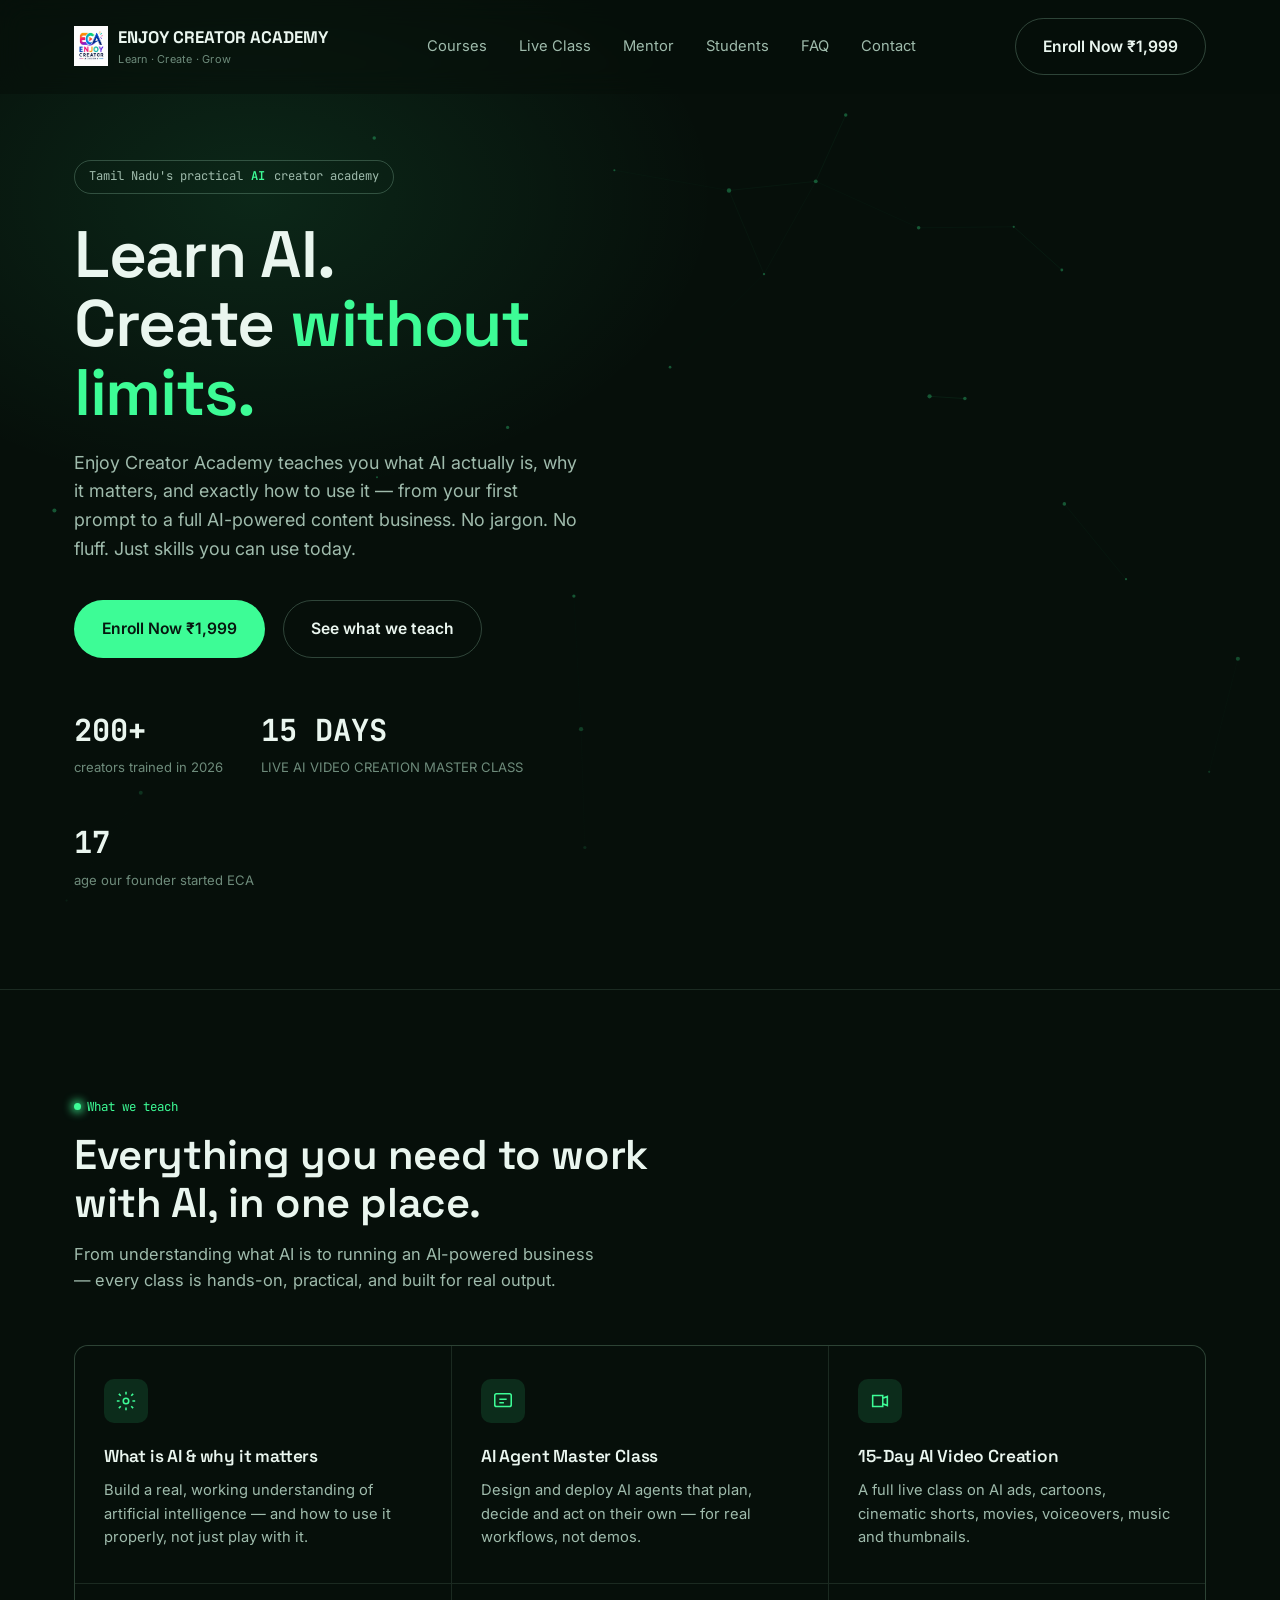
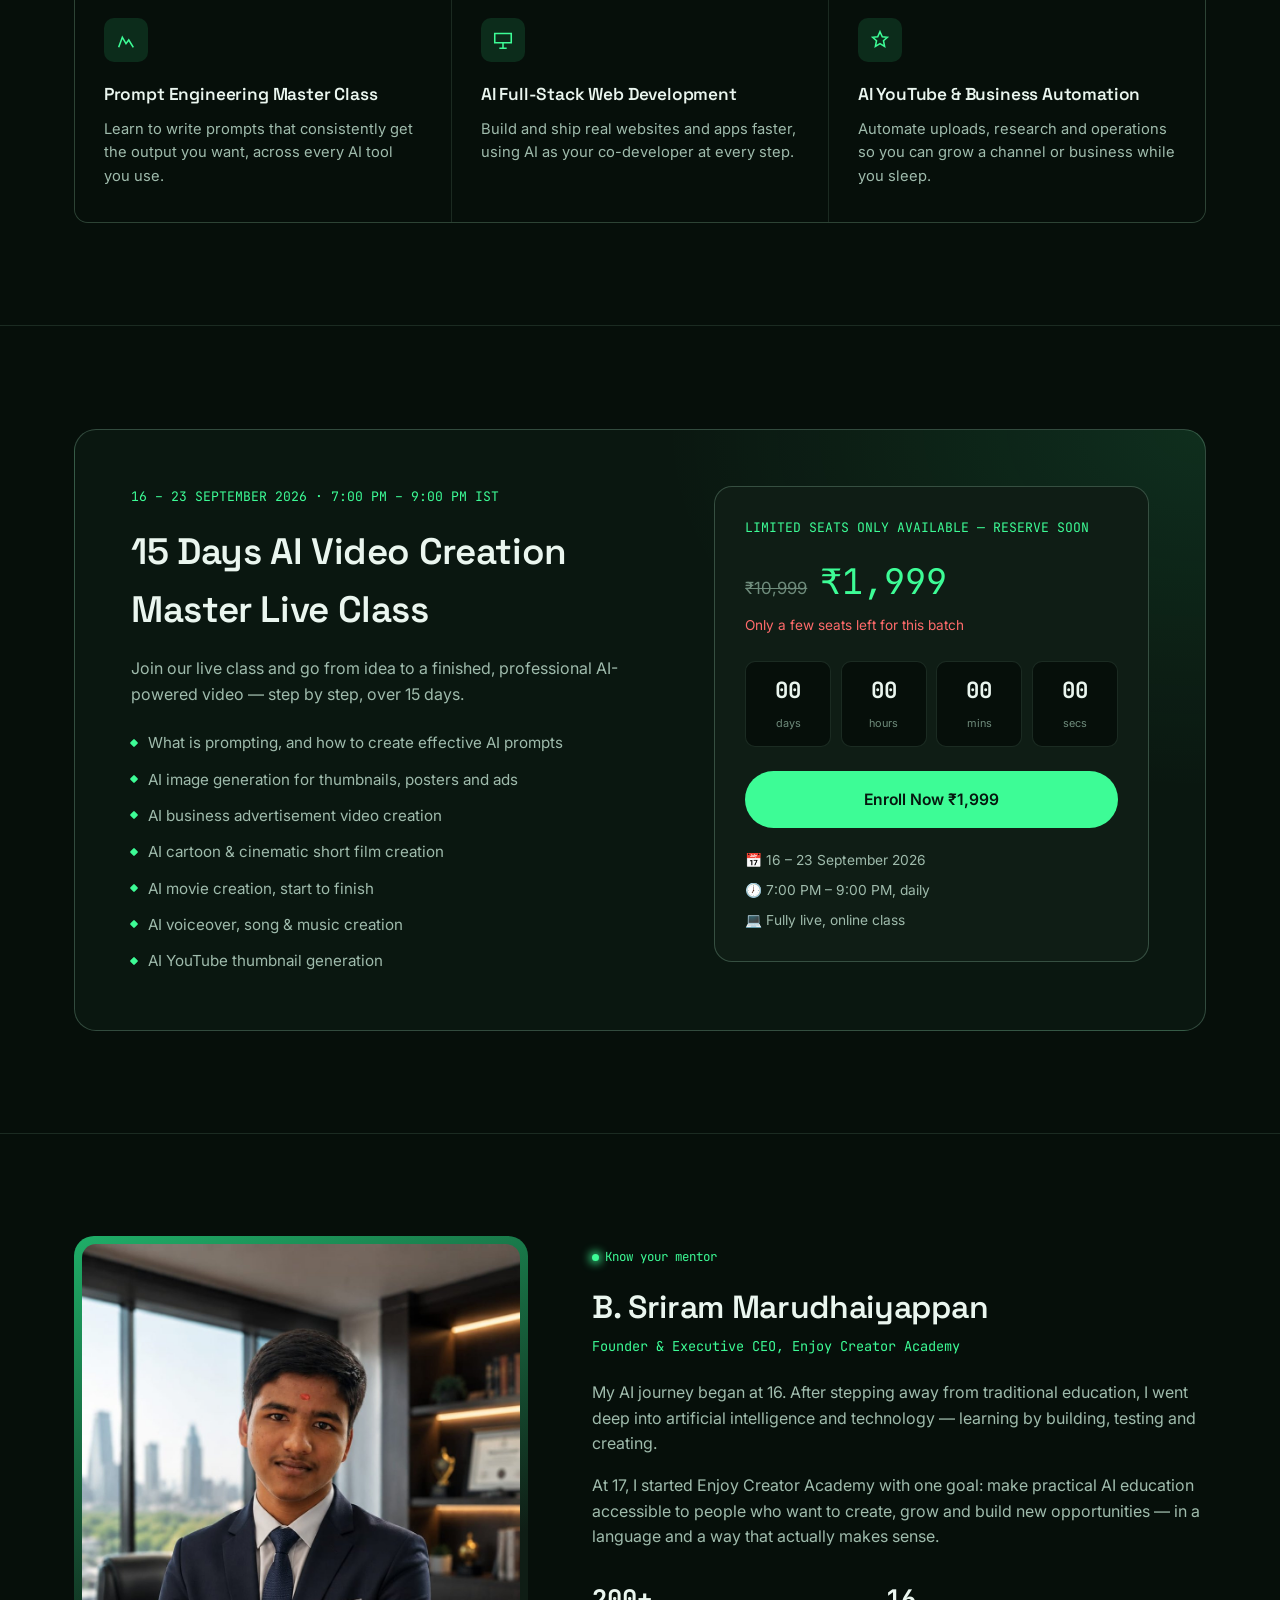
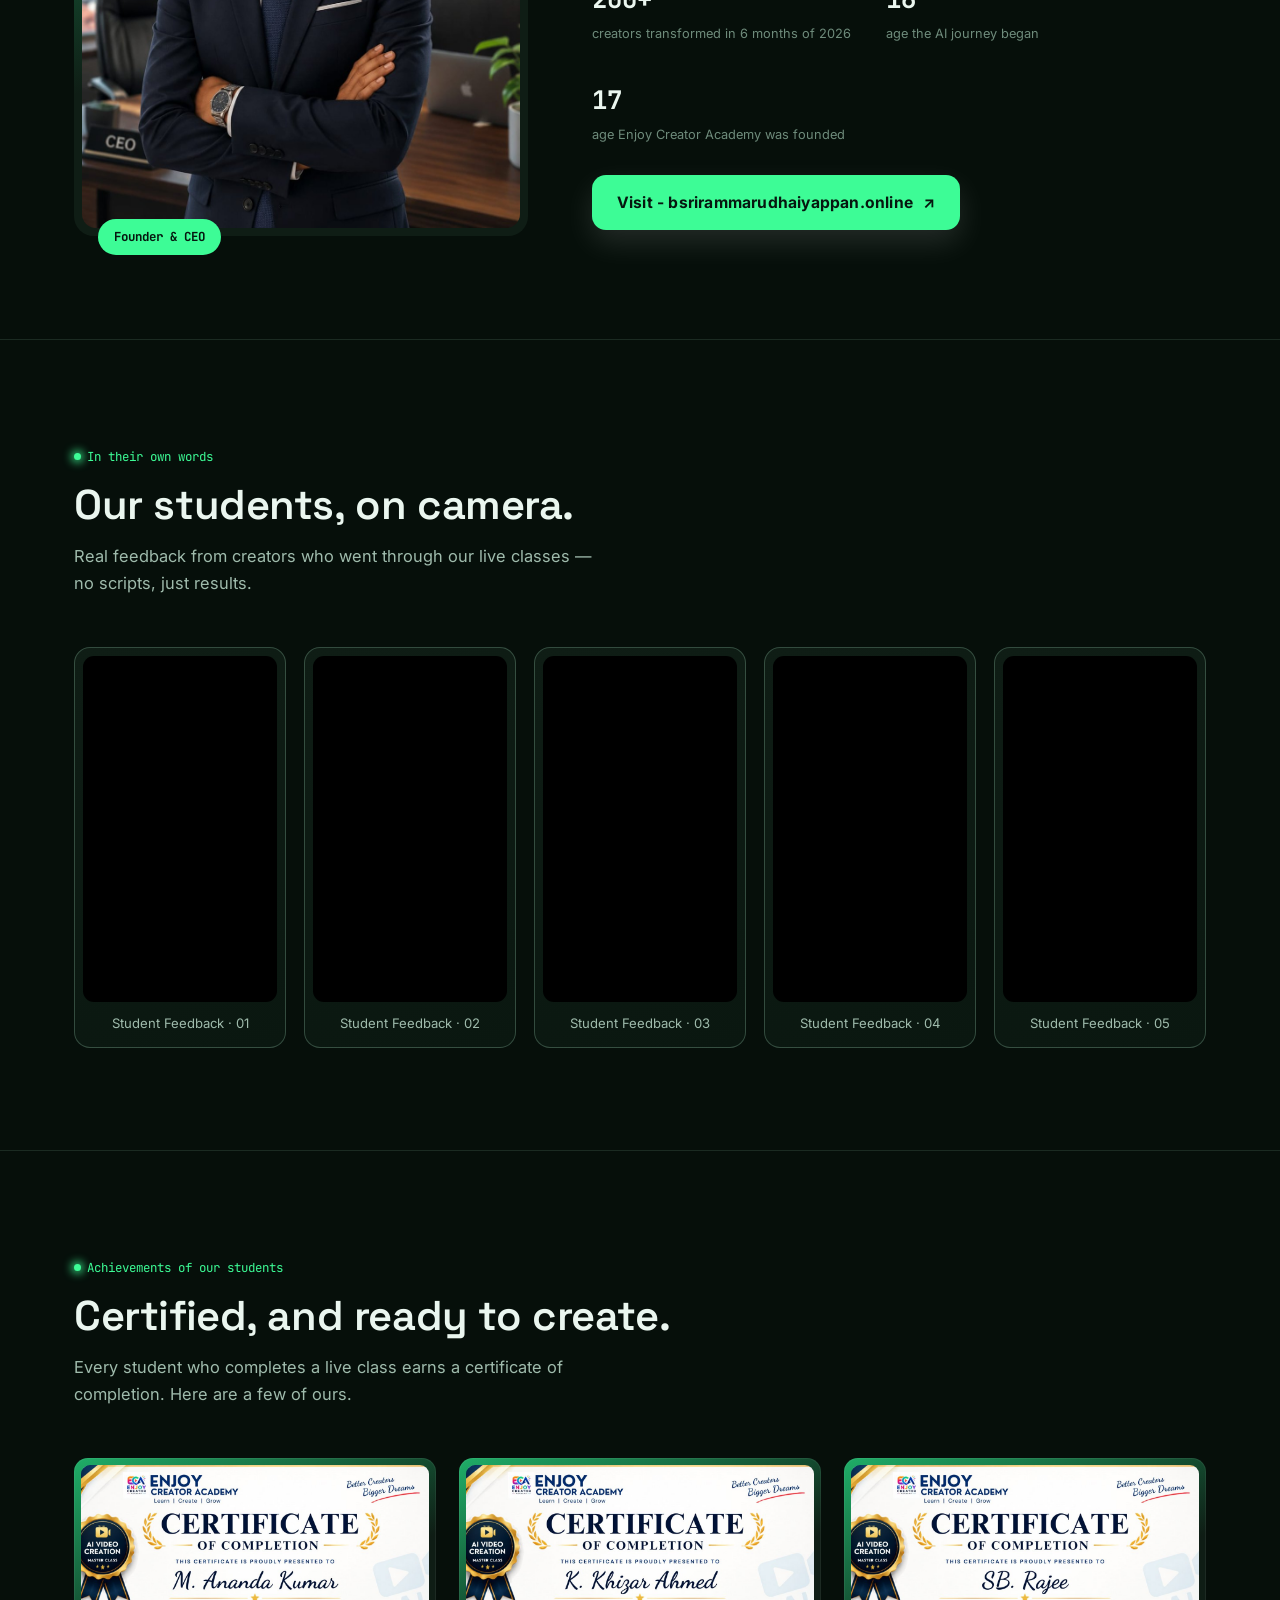
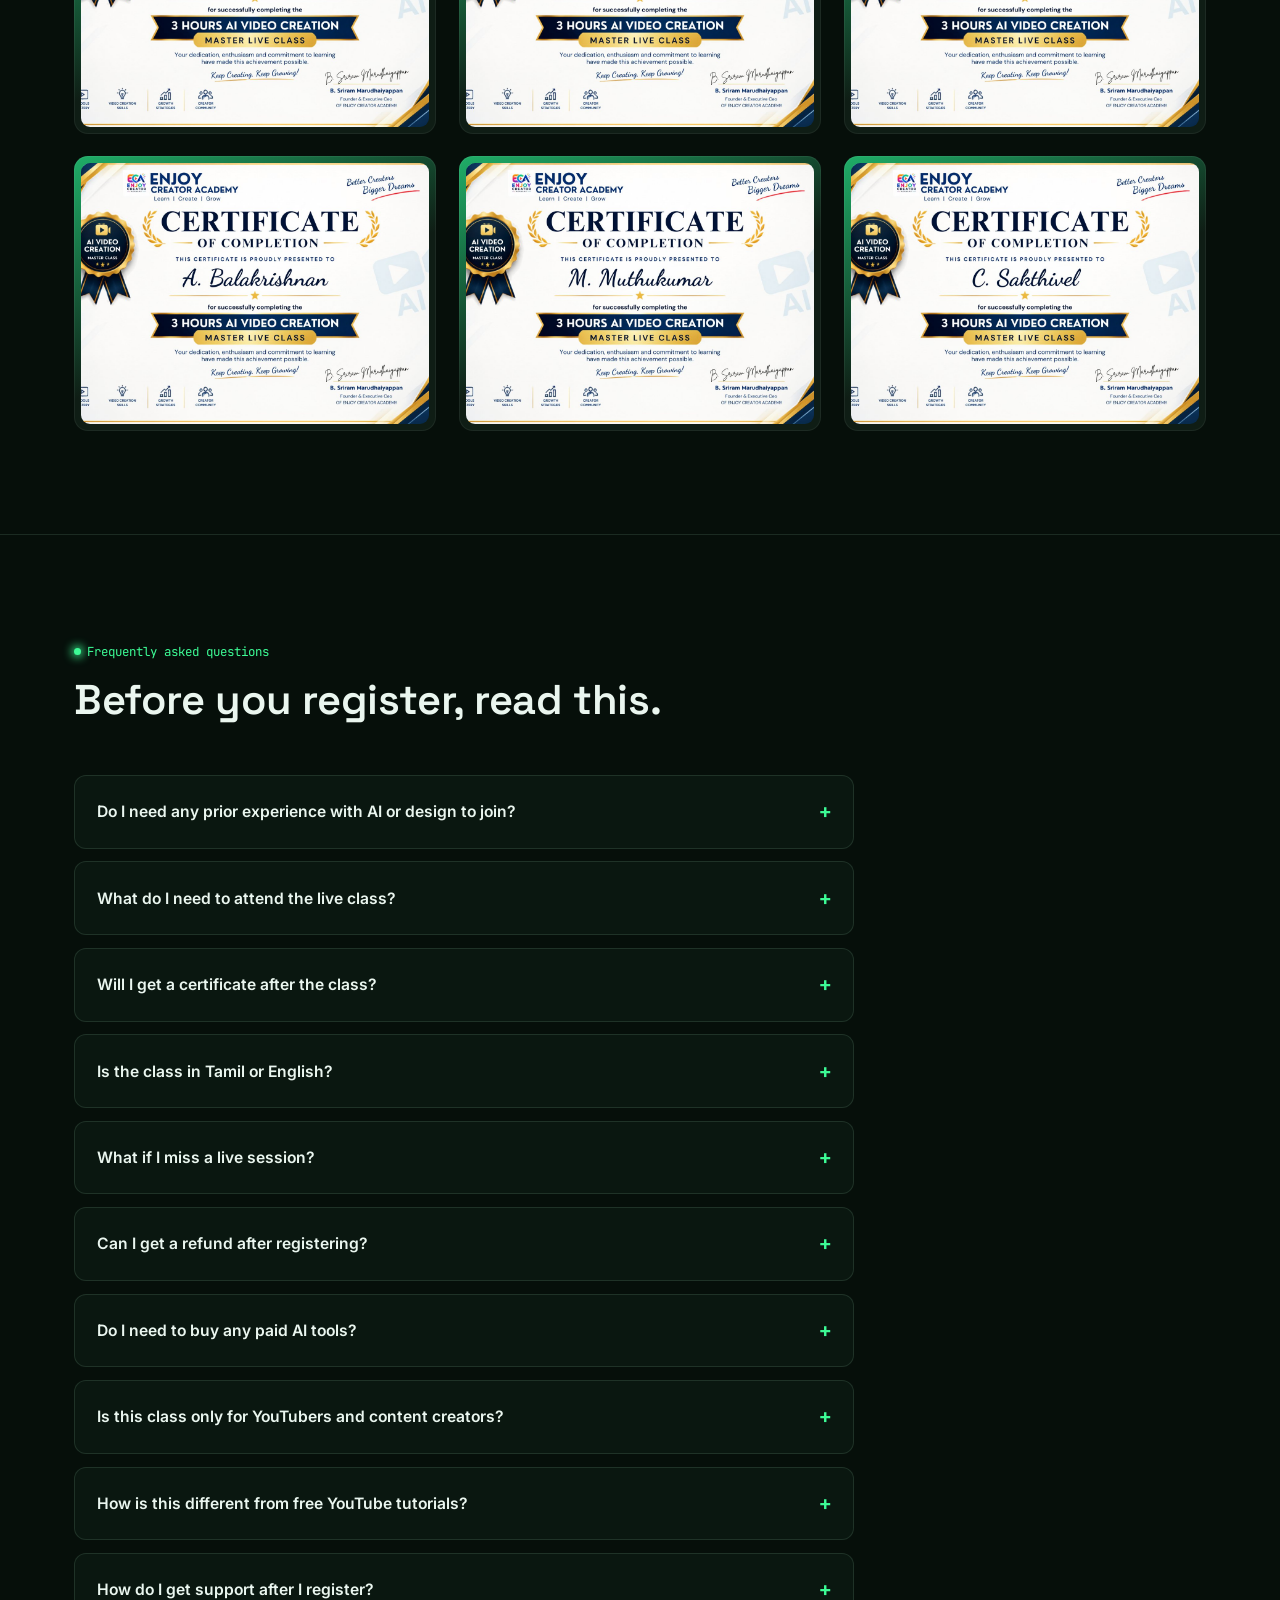
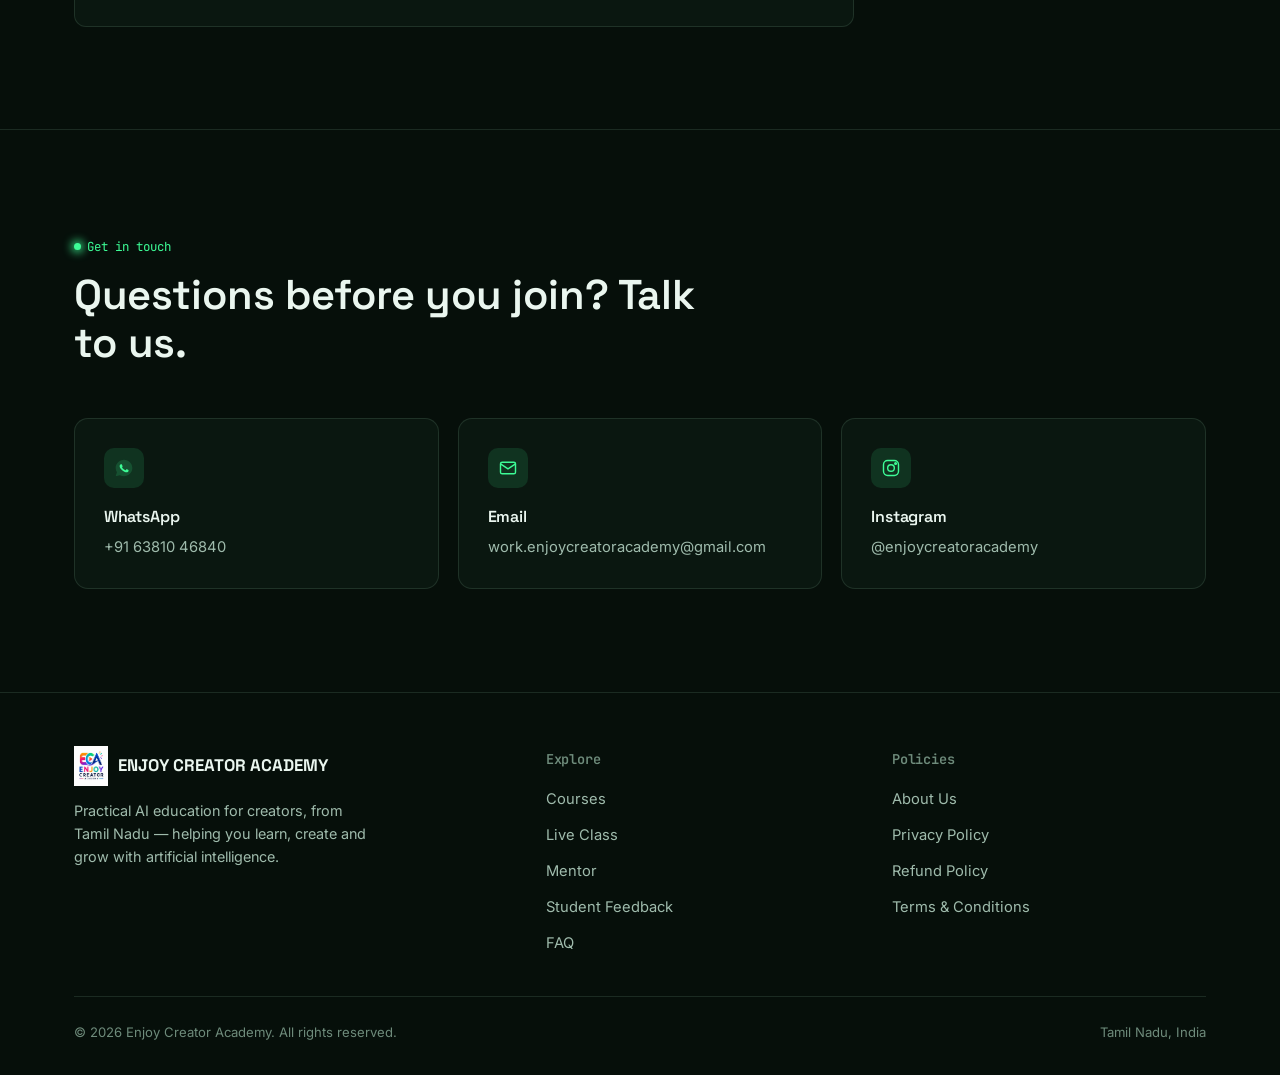
==== index.html @ 9b581c36 "Update CTA link text for enrollment" ====
<!DOCTYPE html>
<html lang="en">
<head>
<meta charset="UTF-8">
<meta name="viewport" content="width=device-width, initial-scale=1.0">
<title>Enjoy Creator Academy — Learn AI. Create Without Limits.</title>
<meta name="description" content="Enjoy Creator Academy teaches practical, hands-on AI skills — prompting, AI video creation, full-stack AI development and business automation — through live classes led by founder B. Sriram Marudhaiyappan.">

<!-- Basic hardening: restrict sources, force https, disallow framing of this site -->
<meta http-equiv="X-Content-Type-Options" content="nosniff">
<meta name="referrer" content="strict-origin-when-cross-origin">

<link rel="preconnect" href="https://fonts.googleapis.com">
<link rel="preconnect" href="https://fonts.gstatic.com" crossorigin>
<link href="https://fonts.googleapis.com/css2?family=Space+Grotesk:wght@500;600;700&family=Inter:wght@400;500;600;700&family=JetBrains+Mono:wght@500;700&display=swap" rel="stylesheet">
<link rel="stylesheet" href="style.css">
</head>
<body>

<!-- ================= HEADER ================= -->
<header class="site-header" id="siteHeader">
  <div class="container">
    <a href="#top" class="brand">
      <span class="brand-mark"><img src="ecalogo.jpg" alt="Enjoy Creator Academy Logo" height="40" width="40"></span>
      <span>ENJOY CREATOR ACADEMY<small>Learn · Create · Grow</small></span>
    </a>

    <nav class="nav-links" id="navLinks">
      <a href="#courses">Courses</a>
      <a href="#live-class">Live Class</a>
      <a href="#mentor">Mentor</a>
      <a href="#feedback">Students</a>
      <a href="#faq">FAQ</a>
      <a href="#contact">Contact</a>
    </nav>

    <div class="header-cta">
      <a href="https://rzp.io/rzp/RQoClyz" class="btn btn-ghost">Enroll Now ₹1,999</a>
      <button class="nav-toggle" id="navToggle" aria-label="Toggle menu" aria-expanded="false"><span></span></button>
    </div>
  </div>
</header>

<main id="top">

  <!-- ================= HERO ================= -->
  <section class="hero">
    <canvas class="hero-network" id="heroNetwork" aria-hidden="true"></canvas>
    <div class="container">
      <div class="hero-copy">
        <span class="hero-eyebrow">Tamil Nadu's practical <strong>AI</strong> creator academy</span>
        <h1>Learn AI.<br>Create <span class="accent">without limits.</span></h1>
        <p class="hero-sub">Enjoy Creator Academy teaches you what AI actually is, why it matters, and exactly how to use it — from your first prompt to a full AI-powered content business. No jargon. No fluff. Just skills you can use today.</p>

        <div class="hero-actions">
          <a href="https://rzp.io/rzp/RQoClyz" class="btn btn-primary">Enroll Now ₹1,999</a>
          <a href="#courses" class="btn btn-ghost">See what we teach</a>
        </div>

        <div class="hero-stats reveal">
          <div class="stat"><b>200+</b><span>creators trained in 2026</span></div>
          <div class="stat"><b>15 DAYS</b><span>LIVE AI VIDEO CREATION MASTER CLASS</span></div>
          <div class="stat"><b>17</b><span>age our founder started ECA</span></div>
        </div>
      </div>

    </div>
  </section>

  <!-- ================= WHAT WE TEACH ================= -->
  <section class="section" id="courses">
    <div class="container">
      <div class="section-head reveal">
        <span class="kicker">What we teach</span>
        <h2>Everything you need to work with AI, in one place.</h2>
        <p>From understanding what AI is to running an AI-powered business — every class is hands-on, practical, and built for real output.</p>
      </div>

      <div class="course-grid reveal">
        <article class="course-card">
          <div class="course-icon">
            <svg width="22" height="22" viewBox="0 0 24 24" fill="none" stroke="currentColor" stroke-width="1.7"><circle cx="12" cy="12" r="3"/><path d="M12 2v3M12 19v3M4.2 4.2l2.1 2.1M17.7 17.7l2.1 2.1M2 12h3M19 12h3M4.2 19.8l2.1-2.1M17.7 6.3l2.1-2.1"/></svg>
          </div>
          <h3>What is AI &amp; why it matters</h3>
          <p>Build a real, working understanding of artificial intelligence — and how to use it properly, not just play with it.</p>
        </article>

        <article class="course-card">
          <div class="course-icon">
            <svg width="22" height="22" viewBox="0 0 24 24" fill="none" stroke="currentColor" stroke-width="1.7"><rect x="3" y="4" width="18" height="14" rx="2"/><path d="M8 10h8M8 14h5"/></svg>
          </div>
          <h3>AI Agent Master Class</h3>
          <p>Design and deploy AI agents that plan, decide and act on their own — for real workflows, not demos.</p>
        </article>

        <article class="course-card">
          <div class="course-icon">
            <svg width="22" height="22" viewBox="0 0 24 24" fill="none" stroke="currentColor" stroke-width="1.7"><path d="M4 6h11v12H4zM15 9l5-2v10l-5-2"/></svg>
          </div>
          <h3>15-Day AI Video Creation</h3>
          <p>A full live class on AI ads, cartoons, cinematic shorts, movies, voiceovers, music and thumbnails.</p>
        </article>

        <article class="course-card">
          <div class="course-icon">
            <svg width="22" height="22" viewBox="0 0 24 24" fill="none" stroke="currentColor" stroke-width="1.7"><path d="M4 20l4-11 4 7 3-4 5 8"/></svg>
          </div>
          <h3>Prompt Engineering Master Class</h3>
          <p>Learn to write prompts that consistently get the output you want, across every AI tool you use.</p>
        </article>

        <article class="course-card">
          <div class="course-icon">
            <svg width="22" height="22" viewBox="0 0 24 24" fill="none" stroke="currentColor" stroke-width="1.7"><path d="M3 5h18v10H3zM8 21h8M12 15v6"/></svg>
          </div>
          <h3>AI Full-Stack Web Development</h3>
          <p>Build and ship real websites and apps faster, using AI as your co-developer at every step.</p>
        </article>

        <article class="course-card">
          <div class="course-icon">
            <svg width="22" height="22" viewBox="0 0 24 24" fill="none" stroke="currentColor" stroke-width="1.7"><path d="M12 3l2.5 5.5L20 9l-4.2 3.8L17 19l-5-3-5 3 1.2-6.2L4 9l5.5-.5z"/></svg>
          </div>
          <h3>AI YouTube &amp; Business Automation</h3>
          <p>Automate uploads, research and operations so you can grow a channel or business while you sleep.</p>
        </article>
      </div>
    </div>
  </section>

  <!-- ================= LIVE CLASS / REGISTRATION ================= -->
  <section class="section" id="live-class">
    <div class="container">
      <div class="live-panel reveal">
        <div class="live-grid">
          <div>
            <span class="badge-dates">16 – 23 SEPTEMBER 2026 · 7:00 PM – 9:00 PM IST</span>
            <h2>15 Days AI Video Creation Master Live Class</h2>
            <p style="color:var(--text-dim); max-width:52ch;">Join our live class and go from idea to a finished, professional AI-powered video — step by step, over 15 days.</p>

            <ul class="live-list">
              <li>What is prompting, and how to create effective AI prompts</li>
              <li>AI image generation for thumbnails, posters and ads</li>
              <li>AI business advertisement video creation</li>
              <li>AI cartoon &amp; cinematic short film creation</li>
              <li>AI movie creation, start to finish</li>
              <li>AI voiceover, song &amp; music creation</li>
              <li>AI YouTube thumbnail generation</li>
            </ul>
          </div>

          <div class="reg-card">
            <span class="badge-dates">LIMITED SEATS ONLY AVAILABLE — RESERVE SOON</span>
            <div class="price-row">
              <span class="price-old">₹10,999</span>
              <span class="price-new">₹1,999</span>
            </div>
            <span class="seats">Only a few seats left for this batch</span>

            <div class="countdown" id="countdown" aria-live="polite">
              <div class="cd-box"><b id="cd-days">00</b><span>days</span></div>
              <div class="cd-box"><b id="cd-hours">00</b><span>hours</span></div>
              <div class="cd-box"><b id="cd-mins">00</b><span>mins</span></div>
              <div class="cd-box"><b id="cd-secs">00</b><span>secs</span></div>
            </div>

            <a href="https://rzp.io/rzp/RQoClyz" class="btn btn-primary btn-block">Enroll Now ₹1,999</a>

            <div class="reg-meta">
              <span>📅 16 – 23 September 2026</span>
              <span>🕖 7:00 PM – 9:00 PM, daily</span>
              <span>💻 Fully live, online class</span>
            </div>
          </div>
        </div>
      </div>
    </div>
  </section>

  <!-- ================= MENTOR ================= -->
  <section class="section" id="mentor">
    <div class="container">
      <div class="mentor-grid">
        <div class="mentor-photo reveal">
          <img src="assets/images/founder.jpg" alt="B. Sriram Marudhaiyappan, Founder and CEO of Enjoy Creator Academy" loading="lazy">
          <span class="tag">Founder &amp; CEO</span>
        </div>

        <div class="mentor-copy reveal">
          <span class="kicker">Know your mentor</span>
          <h3 class="mentor-name">B. Sriram Marudhaiyappan</h3>
          <span class="mentor-role">Founder &amp; Executive CEO, Enjoy Creator Academy</span>

          <div class="mentor-bio">
            <p>My AI journey began at 16. After stepping away from traditional education, I went deep into artificial intelligence and technology — learning by building, testing and creating.</p>
            <p>At 17, I started Enjoy Creator Academy with one goal: make practical AI education accessible to people who want to create, grow and build new opportunities — in a language and a way that actually makes sense.</p>
          </div>

          <div class="mentor-stats">
            <div class="stat"><b>200+</b><span>creators transformed in 6 months of 2026</span></div>
            <div class="stat"><b>16</b><span>age the AI journey began</span></div>
            <div class="stat"><b>17</b><span>age Enjoy Creator Academy was founded</span></div>
          </div>

          <a href="https://bsrirammarudhaiyappan.online" target="_blank" rel="noopener noreferrer" class="btn btn-primary" style="margin-top:28px; padding:14px 24px; border-radius:14px; font-weight:700; letter-spacing:.2px; box-shadow:0 12px 30px rgba(255,255,255,.12);">Visit - bsrirammarudhaiyappan.online <span aria-hidden="true">↗</span></a>
          
        </div>
      </div>
    </div>
  </section>

  <!-- ================= STUDENT FEEDBACK ================= -->
  <section class="section" id="feedback">
    <div class="container">
      <div class="section-head reveal">
        <span class="kicker">In their own words</span>
        <h2>Our students, on camera.</h2>
        <p>Real feedback from creators who went through our live classes — no scripts, just results.</p>
      </div>

      <div class="feedback-grid reveal">
        <article class="feedback-card">
          <div class="feedback-frame">
            <iframe src="https://www.youtube.com/embed/Ld6iSbZVHXE?rel=0&modestbranding=1" title="Student feedback video 1" loading="lazy" allow="accelerometer; autoplay; clipboard-write; encrypted-media; gyroscope; picture-in-picture; web-share" allowfullscreen referrerpolicy="strict-origin-when-cross-origin" loading="lazy"></iframe>
          </div>
          <p class="feedback-name">Student Feedback · 01</p>
        </article>
        <article class="feedback-card">
          <div class="feedback-frame">
            <iframe src="https://www.youtube.com/embed/Qyh2f0Qc8zE?rel=0&modestbranding=1" title="Student feedback video 2" loading="lazy" allow="accelerometer; autoplay; clipboard-write; encrypted-media; gyroscope; picture-in-picture; web-share" allowfullscreen referrerpolicy="strict-origin-when-cross-origin" loading="lazy"></iframe>
          </div>
          <p class="feedback-name">Student Feedback · 02</p>
        </article>
        <article class="feedback-card">
          <div class="feedback-frame">
            <iframe src="https://www.youtube.com/embed/CZJgdfQBS98?rel=0&modestbranding=1" title="Student feedback video 3" loading="lazy" allow="accelerometer; autoplay; clipboard-write; encrypted-media; gyroscope; picture-in-picture; web-share" allowfullscreen referrerpolicy="strict-origin-when-cross-origin" loading="lazy"></iframe>
          </div>
          <p class="feedback-name">Student Feedback · 03</p>
        </article>
        <article class="feedback-card">
          <div class="feedback-frame">
            <iframe src="https://www.youtube.com/embed/JDRdID_DXOQ?rel=0&modestbranding=1" title="Student feedback video 4" loading="lazy" allow="accelerometer; autoplay; clipboard-write; encrypted-media; gyroscope; picture-in-picture; web-share" allowfullscreen referrerpolicy="strict-origin-when-cross-origin" loading="lazy"></iframe>
          </div>
          <p class="feedback-name">Student Feedback · 04</p>
        </article>
        <article class="feedback-card">
          <div class="feedback-frame">
            <iframe src="https://www.youtube.com/embed/Iom0uEn4AiY?rel=0&modestbranding=1" title="Student feedback video 5" loading="lazy" allow="accelerometer; autoplay; clipboard-write; encrypted-media; gyroscope; picture-in-picture; web-share" allowfullscreen referrerpolicy="strict-origin-when-cross-origin" loading="lazy"></iframe>
          </div>
          <p class="feedback-name">Student Feedback · 05</p>
        </article>
      </div>
    </div>
  </section>

  <!-- ================= ACHIEVEMENTS / CERTIFICATES ================= -->
  <section class="section" id="achievements">
    <div class="container">
      <div class="section-head reveal">
        <span class="kicker">Achievements of our students</span>
        <h2>Certified, and ready to create.</h2>
        <p>Every student who completes a live class earns a certificate of completion. Here are a few of ours.</p>
      </div>

      <div class="cert-grid reveal" id="certGrid">
        <div class="cert-card" data-full="assets/certificates/certificate-1.jpg"><img src="assets/certificates/certificate-1.jpg" alt="Certificate of completion — AI Video Creation Master Class" loading="lazy"><span class="cert-glow"></span></div>
        <div class="cert-card" data-full="assets/certificates/certificate-2.jpg"><img src="assets/certificates/certificate-2.jpg" alt="Certificate of completion — AI Video Creation Master Class" loading="lazy"><span class="cert-glow"></span></div>
        <div class="cert-card" data-full="assets/certificates/certificate-3.jpg"><img src="assets/certificates/certificate-3.jpg" alt="Certificate of completion — AI Video Creation Master Class" loading="lazy"><span class="cert-glow"></span></div>
        <div class="cert-card" data-full="assets/certificates/certificate-4.jpg"><img src="assets/certificates/certificate-4.jpg" alt="Certificate of completion — AI Video Creation Master Class" loading="lazy"><span class="cert-glow"></span></div>
        <div class="cert-card" data-full="assets/certificates/certificate-5.jpg"><img src="assets/certificates/certificate-5.jpg" alt="Certificate of completion — AI Video Creation Master Class" loading="lazy"><span class="cert-glow"></span></div>
        <div class="cert-card" data-full="assets/certificates/certificate-6.jpg"><img src="assets/certificates/certificate-6.jpg" alt="Certificate of completion — AI Video Creation Master Class" loading="lazy"><span class="cert-glow"></span></div>
      </div>
    </div>
  </section>

  <!-- ================= FAQ ================= -->
  <section class="section" id="faq">
    <div class="container">
      <div class="section-head reveal">
        <span class="kicker">Frequently asked questions</span>
        <h2>Before you register, read this.</h2>
      </div>

      <div class="faq-list reveal">
        <details class="faq-item">
          <summary>Do I need any prior experience with AI or design to join?</summary>
          <div class="faq-a">No. The class is built for complete beginners. We start from what AI actually is and build up to full video creation, step by step.</div>
        </details>
        <details class="faq-item">
          <summary>What do I need to attend the live class?</summary>
          <div class="faq-a">A phone or laptop, a stable internet connection, and a Google account. All tools used in class will be shared with you before we start.</div>
        </details>
        <details class="faq-item">
          <summary>Will I get a certificate after the class?</summary>
          <div class="faq-a">Yes. Every student who completes the 15-day live class receives an official Enjoy Creator Academy certificate of completion.</div>
        </details>
        <details class="faq-item">
          <summary>Is the class in Tamil or English?</summary>
          <div class="faq-a">The class is taught in Tamil, with English used for technical terms and on-screen tool instructions, so it's easy to follow either way.</div>
        </details>
        <details class="faq-item">
          <summary>What if I miss a live session?</summary>
          <div class="faq-a">We recommend attending live for the best experience. Reach out to us on WhatsApp if you miss a session, and we'll guide you on catching up.</div>
        </details>
        <details class="faq-item">
          <summary>Can I get a refund after registering?</summary>
          <div class="faq-a">Registrations are non-refundable once confirmed, since seats are limited and reserved specifically for you. Please see our Refund Policy for full details.</div>
        </details>
        <details class="faq-item">
          <summary>Do I need to buy any paid AI tools?</summary>
          <div class="faq-a">No. We teach using free and low-cost AI tools first, and show you how to scale up only if and when you choose to.</div>
        </details>
        <details class="faq-item">
          <summary>Is this class only for YouTubers and content creators?</summary>
          <div class="faq-a">Not at all. Business owners, students, marketers and freelancers all use these same AI video and automation skills in their own work.</div>
        </details>
        <details class="faq-item">
          <summary>How is this different from free YouTube tutorials?</summary>
          <div class="faq-a">Live, structured teaching with direct doubt-clearing, a set 15-day roadmap, and a mentor who has actually built a business on these exact skills — not scattered videos.</div>
        </details>
        <details class="faq-item">
          <summary>How do I get support after I register?</summary>
          <div class="faq-a">You'll get access to our WhatsApp support line, where our team answers questions before, during and after the live class.</div>
        </details>
      </div>
    </div>
  </section>

  <!-- ================= CONTACT ================= -->
  <section class="section" id="contact">
    <div class="container">
      <div class="section-head reveal">
        <span class="kicker">Get in touch</span>
        <h2>Questions before you join? Talk to us.</h2>
      </div>

      <div class="contact-grid reveal">
        <a class="contact-card" href="https://wa.me/916381046840" target="_blank" rel="noopener noreferrer">
          <div class="c-icon"><svg width="20" height="20" viewBox="0 0 24 24" fill="currentColor"><path d="M12 2C6.5 2 2 6.4 2 11.9c0 1.9.5 3.6 1.5 5.2L2 22l5.1-1.3c1.5.8 3.2 1.2 4.9 1.2 5.5 0 10-4.4 10-9.9C22 6.4 17.5 2 12 2z" opacity=".15"/><path d="M17.3 14.4c-.3-.1-1.6-.8-1.8-.9-.2-.1-.4-.1-.6.1-.2.3-.7.9-.8 1-.1.2-.3.2-.6.1-.3-.1-1.2-.4-2.2-1.4-.8-.7-1.4-1.6-1.5-1.9-.2-.3 0-.4.1-.6l.4-.5c.1-.2.1-.3 0-.5-.1-.1-.6-1.4-.8-1.9-.2-.5-.4-.4-.6-.4h-.5c-.2 0-.5.1-.7.3-.2.3-.9.9-.9 2.2s.9 2.5 1.1 2.7c.1.2 1.8 2.8 4.5 3.8.6.3 1.1.4 1.5.5.6.2 1.2.2 1.6.1.5-.1 1.6-.6 1.8-1.3.2-.6.2-1.1.2-1.2-.1-.2-.3-.2-.6-.4z"/></svg></div>
          <h3>WhatsApp</h3>
          <p>+91 63810 46840</p>
        </a>
        <a class="contact-card" href="mailto:work.enjoycreatoracademy@gmail.com">
          <div class="c-icon"><svg width="20" height="20" viewBox="0 0 24 24" fill="none" stroke="currentColor" stroke-width="1.7"><rect x="3" y="5" width="18" height="14" rx="2"/><path d="M3 7l9 6 9-6"/></svg></div>
          <h3>Email</h3>
          <p>work.enjoycreatoracademy@gmail.com</p>
        </a>
        <a class="contact-card" href="https://www.instagram.com/enjoycreatoracademy" target="_blank" rel="noopener noreferrer">
          <div class="c-icon"><svg width="20" height="20" viewBox="0 0 24 24" fill="none" stroke="currentColor" stroke-width="1.7"><rect x="3" y="3" width="18" height="18" rx="5"/><circle cx="12" cy="12" r="4"/><circle cx="17.5" cy="6.5" r="1"/></svg></div>
          <h3>Instagram</h3>
          <p>@enjoycreatoracademy</p>
        </a>
      </div>
    </div>
  </section>

</main>

<!-- ================= FOOTER ================= -->
<footer class="site-footer">
  <div class="container">
    <div class="footer-grid">
      <div class="footer-brand">
        <a href="#top" class="brand">
          <span class="brand-mark"><img src="ecalogo.jpg" alt="Enjoy Creator Academy Logo" height="40" width="40"></span>
          <span>ENJOY CREATOR ACADEMY</span>
        </a>
        <p>Practical AI education for creators, from Tamil Nadu — helping you learn, create and grow with artificial intelligence.</p>
      </div>

      <div class="footer-col">
        <h4>Explore</h4>
        <ul>
          <li><a href="#courses">Courses</a></li>
          <li><a href="#live-class">Live Class</a></li>
          <li><a href="#mentor">Mentor</a></li>
          <li><a href="#feedback">Student Feedback</a></li>
          <li><a href="#faq">FAQ</a></li>
        </ul>
      </div>

      <div class="footer-col">
        <h4>Policies</h4>
        <ul>
          <li><a href="about.html">About Us</a></li>
          <li><a href="privacy-policy.html">Privacy Policy</a></li>
          <li><a href="refund-policy.html">Refund Policy</a></li>
          <li><a href="terms-conditions.html">Terms &amp; Conditions</a></li>
        </ul>
      </div>
    </div>

    <div class="footer-bottom">
      <span>© 2026 Enjoy Creator Academy. All rights reserved.</span>
      <span>Tamil Nadu, India</span>
    </div>
  </div>
</footer>

<div class="lightbox" id="lightbox">
  <button class="lightbox-close" id="lightboxClose" aria-label="Close">×</button>
  <img src="" alt="Certificate preview" id="lightboxImg">
</div>

<script src="script.js"></script>


</body>
</html>
---- style.css ----
/* ============================================================
   ENJOY CREATOR ACADEMY — stylesheet
   ============================================================ */

:root{
  --ink:        #060F0A;
  --ink-2:      #0A1710;
  --surface:    #0F1D15;
  --surface-2:  #142A1D;
  --line:       rgba(153, 209, 178, 0.14);
  --line-strong:rgba(153, 209, 178, 0.28);
  --wire:       #3DFC96;
  --wire-dim:   #1FAE68;
  --wire-soft:  rgba(61, 252, 150, 0.12);
  --text:       #EAF6EF;
  --text-dim:   #9FBBAC;
  --text-faint: #6E8B7B;
  --white:      #FFFFFF;
  --danger:     #FF6B6B;

  --font-display: 'Space Grotesk', 'Segoe UI', sans-serif;
  --font-body:    'Inter', 'Segoe UI', sans-serif;
  --font-mono:    'JetBrains Mono', ui-monospace, monospace;

  --gap: clamp(1rem, 2vw, 1.75rem);
  --radius: 14px;
  --radius-sm: 8px;
  --container: 1180px;

  --ease: cubic-bezier(.22,1,.36,1);
}

*, *::before, *::after{
  box-sizing: border-box;
}

html{
  scroll-behavior: smooth;
}

@media (prefers-reduced-motion: reduce){
  html{
    scroll-behavior: auto;
  }

  *,
  *::before,
  *::after{
    animation-duration: 0.001ms !important;
    animation-iteration-count: 1 !important;
    transition-duration: 0.001ms !important;
    scroll-behavior: auto !important;
  }
}

body{
  margin: 0;
  background: var(--ink);
  color: var(--text);
  font-family: var(--font-body);
  font-size: 16px;
  line-height: 1.6;
  -webkit-font-smoothing: antialiased;
  overflow-x: hidden;
}

img{
  max-width: 100%;
  display: block;
}

a{
  color: inherit;
  text-decoration: none;
}

ul{
  margin: 0;
  padding: 0;
  list-style: none;
}

h1,h2,h3,h4{
  font-family: var(--font-display);
  margin: 0;
  font-weight: 600;
  letter-spacing: -0.01em;
}

p{
  margin: 0;
}

button{
  font-family: inherit;
  cursor: pointer;
}

:focus-visible{
  outline: 2px solid var(--wire);
  outline-offset: 3px;
  border-radius: 4px;
}

.container{
  max-width: var(--container);
  margin: 0 auto;
  padding: 0 1.5rem;
}

.section{
  position: relative;
  padding: clamp(4rem, 8vw, 7rem) 0;
  border-top: 1px solid var(--line);
}

.section-head{
  max-width: 640px;
  margin-bottom: clamp(2.25rem, 4vw, 3.5rem);
}

.section-head.center{
  margin-left: auto;
  margin-right: auto;
  text-align: center;
}

.kicker{
  display: inline-flex;
  align-items: center;
  gap: 0.5em;
  font-family: var(--font-mono);
  font-size: 0.78rem;
  color: var(--wire);
  margin-bottom: 0.9rem;
}

.kicker::before{
  content: '';
  width: 7px;
  height: 7px;
  background: var(--wire);
  border-radius: 50%;
  box-shadow: 0 0 10px 2px var(--wire);
}

.section-head h2{
  font-size: clamp(1.7rem, 3.4vw, 2.6rem);
  line-height: 1.15;
}

.section-head p{
  margin-top: 0.9rem;
  color: var(--text-dim);
  font-size: 1.03rem;
  max-width: 54ch;
}

.section-head.center p{
  margin-left: auto;
  margin-right: auto;
}

/* ================= BUTTONS ================= */

.btn{
  display: inline-flex;
  align-items: center;
  justify-content: center;
  gap: 0.6em;
  padding: 0.95rem 1.7rem;
  border-radius: 999px;
  font-weight: 600;
  font-size: 0.98rem;
  border: 1px solid transparent;
  transition:
    transform 0.25s var(--ease),
    box-shadow 0.25s var(--ease),
    background 0.25s var(--ease),
    border-color .25s var(--ease);
  white-space: nowrap;
}

.btn-primary{
  background: var(--wire);
  color: #06170F;
  box-shadow: 0 0 0 0 rgba(61,252,150,0.5);
}

.btn-primary:hover{
  transform: translateY(-2px);
  box-shadow: 0 10px 30px -8px rgba(61,252,150,0.55);
}

.btn-ghost{
  background: transparent;
  border-color: var(--line-strong);
  color: var(--text);
}

.btn-ghost:hover{
  border-color: var(--wire);
  color: var(--wire);
}

.btn-block{
  width: 100%;
}

/* ================= HEADER ================= */

.site-header{
  position: fixed;
  top: 0;
  left: 0;
  right: 0;
  z-index: 100;
  padding: 1.1rem 0;
  background: rgba(6, 15, 10, 0.55);
  backdrop-filter: blur(14px);
  border-bottom: 1px solid transparent;
  transition:
    background .3s var(--ease),
    border-color .3s var(--ease),
    padding .3s var(--ease);
}

.site-header.scrolled{
  padding: 0.75rem 0;
  background: rgba(6, 15, 10, 0.85);
  border-bottom-color: var(--line);
}

.site-header .container{
  display: flex;
  align-items: center;
  justify-content: space-between;
  gap: 1rem;
}

.brand{
  display: flex;
  align-items: center;
  gap: 0.65rem;
  font-family: var(--font-display);
  font-weight: 700;
  font-size: 1.05rem;
  color: var(--text);
}

.brand-mark{
  width: 34px;
  height: 34px;
  border-radius: 9px;
  background: linear-gradient(
    155deg,
    var(--wire) 0%,
    var(--wire-dim) 100%
  );
  color: #06170F;
  display: flex;
  align-items: center;
  justify-content: center;
  font-size: 0.85rem;
  font-weight: 800;
  flex-shrink: 0;
}

.brand small{
  display: block;
  font-family: var(--font-body);
  font-weight: 400;
  font-size: 0.68rem;
  color: var(--text-faint);
  letter-spacing: 0.02em;
}

.nav-links{
  display: flex;
  align-items: center;
  gap: 2rem;
}

.nav-links a{
  font-size: 0.92rem;
  color: var(--text-dim);
  position: relative;
  padding: 0.3rem 0;
  transition: color .2s;
}

.nav-links a:hover{
  color: var(--text);
}

.nav-links a::after{
  content: '';
  position: absolute;
  left: 0;
  right: 100%;
  bottom: -2px;
  height: 1px;
  background: var(--wire);
  transition: right .3s var(--ease);
}

.nav-links a:hover::after{
  right: 0;
}

.header-cta{
  display: flex;
  align-items: center;
  gap: 1rem;
}

.nav-toggle{
  display: none;
  width: 40px;
  height: 40px;
  border-radius: 8px;
  border: 1px solid var(--line-strong);
  background: transparent;
  align-items: center;
  justify-content: center;
}

.nav-toggle span,
.nav-toggle span::before,
.nav-toggle span::after{
  content:'';
  display:block;
  width: 18px;
  height: 2px;
  background: var(--text);
  position: relative;
  transition: transform .25s, opacity .25s;
}

.nav-toggle span::before{
  position:absolute;
  top:-6px;
}

.nav-toggle span::after{
  position:absolute;
  top:6px;
}

.nav-toggle.open span{
  background: transparent;
}

.nav-toggle.open span::before{
  transform: translateY(6px) rotate(45deg);
}

.nav-toggle.open span::after{
  transform: translateY(-6px) rotate(-45deg);
}

/* ================= HERO ================= */

.hero{
  position: relative;
  padding:
    clamp(7.5rem, 14vw, 10rem)
    0
    clamp(4rem, 8vw, 6rem);
  overflow: hidden;
  border-top: none;
}

.hero-network{
  position: absolute;
  inset: 0;
  z-index: 0;
  opacity: 0.55;
}

.hero::after{
  content: '';
  position: absolute;
  inset: 0;
  background:
    radial-gradient(
      ellipse 60% 50% at 20% 20%,
      rgba(61,252,150,0.10),
      transparent 60%
    ),
    linear-gradient(
      180deg,
      transparent 60%,
      var(--ink) 100%
    );
  pointer-events: none;
}

.hero .container{
  position: relative;
  z-index: 2;
  display: grid;
  grid-template-columns: 1.05fr 0.95fr;
  gap: clamp(2rem, 5vw, 4rem);
  align-items: center;
}

.hero-eyebrow{
  display: inline-flex;
  align-items: center;
  gap: 0.55rem;
  font-family: var(--font-mono);
  font-size: 0.76rem;
  color: var(--text-dim);
  border: 1px solid var(--line-strong);
  padding: 0.4rem 0.85rem;
  border-radius: 999px;
  margin-bottom: 1.6rem;
}

.hero-eyebrow strong{
  color: var(--wire);
  font-weight: 600;
}

.hero h1{
  font-size: clamp(2.4rem, 5.4vw, 4.1rem);
  line-height: 1.05;
  letter-spacing: -0.02em;
}

.hero h1 .accent{
  color: var(--wire);
}

.hero-sub{
  margin-top: 1.4rem;
  font-size: clamp(1.02rem, 1.4vw, 1.18rem);
  color: var(--text-dim);
  max-width: 46ch;
}

.hero-actions{
  margin-top: 2.3rem;
  display: flex;
  align-items: center;
  gap: 1.1rem;
  flex-wrap: wrap;
}

.hero-stats{
  display: flex;
  gap: clamp(1.5rem, 3vw, 2.6rem);
  margin-top: 3rem;
  flex-wrap: wrap;
}

.hero-stats .stat b{
  display: block;
  font-family: var(--font-mono);
  font-size: clamp(1.4rem, 2.4vw, 1.9rem);
  color: var(--text);
}

.hero-stats .stat span{
  font-size: 0.82rem;
  color: var(--text-faint);
}

/* ================= COURSE GRID ================= */

.course-grid{
  display: grid;
  grid-template-columns: repeat(3, 1fr);
  gap: 1px;
  background: var(--line);
  border: 1px solid var(--line);
  border-radius: var(--radius);
  overflow: hidden;
}

.course-card{
  background: var(--ink);
  padding: 2.1rem 1.8rem;
  transition: background .3s var(--ease);
  position: relative;
}

.course-card:hover{
  background: var(--surface);
}

.course-icon{
  width: 44px;
  height: 44px;
  border-radius: 10px;
  background: var(--wire-soft);
  color: var(--wire);
  display: flex;
  align-items: center;
  justify-content: center;
  margin-bottom: 1.2rem;
}

.course-card h3{
  font-size: 1.08rem;
  margin-bottom: 0.55rem;
}

.course-card p{
  color: var(--text-dim);
  font-size: 0.92rem;
}

/* ================= LIVE CLASS ================= */

.live-panel{
  position: relative;
  border-radius: 22px;
  border: 1px solid var(--line-strong);
  background:
    radial-gradient(
      ellipse 80% 100% at 100% 0%,
      rgba(61,252,150,0.10),
      transparent 60%
    ),
    var(--ink-2);
  padding: clamp(2rem, 5vw, 3.5rem);
  overflow: hidden;
}

.live-grid{
  display: grid;
  grid-template-columns: 1.1fr 0.9fr;
  gap: clamp(2rem, 4vw, 3.5rem);
  align-items: start;
}

.live-panel .badge-dates{
  font-family: var(--font-mono);
  font-size: 0.82rem;
  color: var(--wire);
  margin-bottom: 1rem;
  display: block;
}

.live-panel h2{
  font-size: clamp(1.6rem, 3vw, 2.3rem);
  margin-bottom: 1rem;
}

.live-list{
  margin-top: 1.5rem;
  display: grid;
  gap: 0.75rem;
}

.live-list li{
  display: flex;
  gap: 0.7rem;
  align-items: flex-start;
  color: var(--text-dim);
  font-size: 0.95rem;
}

.live-list li::before{
  content: '';
  width: 6px;
  height: 6px;
  margin-top: 0.55em;
  border-radius: 1px;
  background: var(--wire);
  transform: rotate(45deg);
  flex-shrink: 0;
}

/* ================= REGISTRATION CARD ================= */

.reg-card{
  background: var(--surface);
  border: 1px solid var(--line-strong);
  border-radius: 18px;
  padding: 1.9rem;
}

.price-row{
  display: flex;
  align-items: baseline;
  gap: 0.8rem;
  margin-bottom: 0.3rem;
}

.price-old{
  color: var(--text-faint);
  text-decoration: line-through;
  font-size: 1.05rem;
}

.price-new{
  font-family: var(--font-mono);
  font-size: 2.2rem;
  color: var(--wire);
}

.reg-card .seats{
  color: var(--danger);
  font-size: 0.85rem;
  margin-bottom: 1.4rem;
  display: block;
}

.countdown{
  display: grid;
  grid-template-columns: repeat(4, 1fr);
  gap: 0.6rem;
  margin: 1.5rem 0;
}

.countdown .cd-box{
  background: var(--ink);
  border: 1px solid var(--line);
  border-radius: 10px;
  text-align: center;
  padding: 0.7rem 0.3rem;
}

.countdown .cd-box b{
  display:block;
  font-family: var(--font-mono);
  font-size: 1.4rem;
  color: var(--text);
}

.countdown .cd-box span{
  font-size: 0.68rem;
  color: var(--text-faint);
  text-transform: lowercase;
}

.reg-meta{
  margin-top: 1.3rem;
  display: grid;
  gap: 0.5rem;
  font-size: 0.86rem;
  color: var(--text-dim);
}

/* ================= MENTOR ================= */

.mentor-grid{
  display: grid;
  grid-template-columns: 0.85fr 1.15fr;
  gap: clamp(2.5rem, 5vw, 5rem);
  align-items: center;
}

.mentor-photo{
  position: relative;
  border-radius: 20px;
  padding: 8px;
  background: linear-gradient(
    160deg,
    var(--wire-dim),
    var(--surface) 60%
  );
}

.mentor-photo img{
  border-radius: 14px;
  width: 100%;
  aspect-ratio: 3/4;
  object-fit: cover;
}

.mentor-photo .tag{
  position: absolute;
  bottom: -1px;
  left: 24px;
  transform: translateY(50%);
  background: var(--wire);
  color: #06170F;
  font-family: var(--font-mono);
  font-size: 0.78rem;
  padding: 0.5rem 1rem;
  border-radius: 999px;
  font-weight: 700;
}

.mentor-name{
  font-size: clamp(1.5rem, 2.6vw, 2rem);
  margin-bottom: 0.2rem;
}

.mentor-role{
  color: var(--wire);
  font-family: var(--font-mono);
  font-size: 0.85rem;
  margin-bottom: 1.4rem;
  display: block;
}

.mentor-bio p{
  color: var(--text-dim);
  margin-bottom: 1rem;
}

.mentor-bio p:last-child{
  margin-bottom: 0;
}

.mentor-stats{
  display: flex;
  gap: 2.2rem;
  margin-top: 1.8rem;
  flex-wrap: wrap;
}

.mentor-stats .stat b{
  font-family: var(--font-mono);
  font-size: 1.6rem;
  color: var(--text);
  display:block;
}

.mentor-stats .stat span{
  font-size: 0.8rem;
  color: var(--text-faint);
}

/* ================= STUDENT FEEDBACK ================= */

.feedback-grid{
  display: grid;
  grid-template-columns: repeat(5, 1fr);
  gap: 1.1rem;
}

.feedback-card{
  border-radius: 16px;
  padding: 8px;
  background: linear-gradient(
    160deg,
    var(--surface),
    var(--ink-2)
  );
  border: 1px solid var(--line-strong);
  transition:
    transform .35s var(--ease),
    border-color .35s var(--ease);
}

.feedback-card:hover{
  transform: translateY(-6px);
  border-color: var(--wire-dim);
}

.feedback-frame{
  position: relative;
  width: 100%;
  aspect-ratio: 9/16;
  border-radius: 11px;
  overflow: hidden;
  background: #000;
}

.feedback-frame iframe{
  position: absolute;
  inset: 0;
  width: 100%;
  height: 100%;
  border: 0;
}

.feedback-name{
  text-align: center;
  padding: 0.7rem 0.3rem 0.3rem;
  font-size: 0.82rem;
  color: var(--text-dim);
}

/* ================= CERTIFICATES ================= */

.cert-grid{
  display: grid;
  grid-template-columns: repeat(3, 1fr);
  gap: 1.4rem;
}

.cert-card{
  position: relative;
  border-radius: 14px;
  padding: 7px;
  background: linear-gradient(
    155deg,
    var(--wire-dim),
    var(--surface) 55%
  );
  cursor: zoom-in;
}

.cert-card img{
  border-radius: 9px;
  width: 100%;
  aspect-ratio: 4/3;
  object-fit: cover;
  display: block;
}

.cert-card .cert-glow{
  position: absolute;
  inset: 0;
  border-radius: 14px;
  box-shadow:
    inset 0 0 0 1px rgba(255,255,255,0.06);
  pointer-events: none;
}

/* ================= LIGHTBOX ================= */

.lightbox{
  position: fixed;
  inset: 0;
  background: rgba(4, 10, 7, 0.92);
  display: flex;
  align-items: center;
  justify-content: center;
  padding: 2rem;
  z-index: 1000;
  opacity: 0;
  pointer-events: none;
  transition: opacity .25s var(--ease);
}

.lightbox.open{
  opacity: 1;
  pointer-events: auto;
}

.lightbox img{
  max-width: min(90vw, 900px);
  max-height: 85vh;
  border-radius: 10px;
  border: 1px solid var(--line-strong);
}

.lightbox-close{
  position: absolute;
  top: 1.5rem;
  right: 1.5rem;
  width: 42px;
  height: 42px;
  border-radius: 50%;
  border: 1px solid var(--line-strong);
  background: rgba(255,255,255,0.04);
  color: var(--text);
  font-size: 1.3rem;
  display: flex;
  align-items:center;
  justify-content:center;
}

/* ================= FAQ ================= */

.faq-list{
  display: grid;
  gap: 0.8rem;
  max-width: 780px;
}

.faq-item{
  border: 1px solid var(--line);
  border-radius: 12px;
  background: var(--ink-2);
  overflow: hidden;
}

.faq-item summary{
  list-style: none;
  padding: 1.2rem 1.4rem;
  display: flex;
  align-items: center;
  justify-content: space-between;
  gap: 1rem;
  font-weight: 600;
  font-size: 0.98rem;
  cursor: pointer;
}

.faq-item summary::-webkit-details-marker{
  display: none;
}

.faq-item summary::after{
  content: '+';
  font-family: var(--font-mono);
  font-size: 1.3rem;
  color: var(--wire);
  flex-shrink: 0;
  transition: transform .25s var(--ease);
}

.faq-item[open] summary::after{
  transform: rotate(45deg);
}

.faq-item .faq-a{
  padding: 0 1.4rem 1.3rem;
  color: var(--text-dim);
  font-size: 0.93rem;
  line-height: 1.65;
}

/* ================= CONTACT ================= */

.contact-grid{
  display: grid;
  grid-template-columns: repeat(3, 1fr);
  gap: 1.2rem;
}

.contact-card{
  border: 1px solid var(--line);
  border-radius: 14px;
  padding: 1.8rem;
  background: var(--ink-2);
  transition:
    border-color .25s,
    background .25s;
}

.contact-card:hover{
  border-color: var(--wire-dim);
  background: var(--surface);
}

.contact-card .c-icon{
  width: 40px;
  height: 40px;
  border-radius: 10px;
  background: var(--wire-soft);
  color: var(--wire);
  display:flex;
  align-items:center;
  justify-content:center;
  margin-bottom: 1rem;
}

.contact-card h3{
  font-size: 1rem;
  margin-bottom: 0.4rem;
}

.contact-card p{
  color: var(--text-dim);
  font-size: 0.92rem;
  word-break: break-word;
}

/* ================= FOOTER ================= */

.site-footer{
  border-top: 1px solid var(--line);
  padding: 3.5rem 0 2rem;
}

.footer-grid{
  display: grid;
  grid-template-columns: 1.4fr 1fr 1fr;
  gap: 2rem;
  padding-bottom: 2.5rem;
}

.footer-brand p{
  color: var(--text-dim);
  margin-top: 1rem;
  font-size: 0.9rem;
  max-width: 34ch;
}

.footer-col h4{
  font-size: 0.85rem;
  color: var(--text-faint);
  font-family: var(--font-mono);
  margin-bottom: 1rem;
}

.footer-col ul{
  display: grid;
  gap: 0.65rem;
}

.footer-col a{
  color: var(--text-dim);
  font-size: 0.92rem;
  transition: color .2s;
}

.footer-col a:hover{
  color: var(--wire);
}

.footer-bottom{
  border-top: 1px solid var(--line);
  padding-top: 1.6rem;
  display: flex;
  justify-content: space-between;
  align-items: center;
  flex-wrap: wrap;
  gap: 1rem;
  font-size: 0.82rem;
  color: var(--text-faint);
}

/* ================= REVEAL ANIMATION ================= */

.reveal{
  opacity: 0;
  transform: translateY(18px);
  transition:
    opacity .7s var(--ease),
    transform .7s var(--ease);
}

.reveal.in{
  opacity: 1;
  transform: none;
}

/* ================= LEGAL PAGES ================= */

.legal-body{
  max-width: 760px;
}

.legal-body h2{
  margin-top: 2.4rem;
  margin-bottom: 0.8rem;
  font-size: 1.3rem;
}

.legal-body h2:first-child{
  margin-top: 0;
}

.legal-body p,
.legal-body li{
  color: var(--text-dim);
  margin-bottom: 0.9rem;
  font-size: 0.97rem;
}

.legal-body ul{
  list-style: disc;
  padding-left: 1.3rem;
}

.legal-updated{
  color: var(--text-faint);
  font-family: var(--font-mono);
  font-size: 0.82rem;
  margin-bottom: 2.5rem;
  display:block;
}

/* ============================================================
   PROFESSIONAL PAYMENT POPUP
   ============================================================ */

.payment-modal{
  position: fixed;
  inset: 0;
  z-index: 9999;
  display: none;
  align-items: center;
  justify-content: center;
  padding: 20px;
}

.payment-modal.is-open{
  display: flex;
}

.payment-backdrop{
  position: absolute;
  inset: 0;
  background: rgba(4, 7, 15, .78);
  backdrop-filter: blur(10px);
}

.payment-box{
  position: relative;
  width: min(470px, 100%);
  max-height: 92vh;
  overflow: auto;
  background: linear-gradient(
    145deg,
    #111827,
    #080b12
  );
  color: #fff;
  border: 1px solid rgba(255,255,255,.12);
  border-radius: 28px;
  padding: 28px;
  box-shadow: 0 35px 100px rgba(0,0,0,.65);
}

.payment-close{
  position: absolute;
  right: 15px;
  top: 14px;
  width: 38px;
  height: 38px;
  border: 1px solid rgba(255,255,255,.12);
  border-radius: 50%;
  background: rgba(255,255,255,.06);
  color: #fff;
  font-size: 27px;
  cursor: pointer;
  line-height: 1;
}

.payment-top{
  display: flex;
  align-items: center;
  gap: 14px;
  padding-right: 38px;
  text-align: left;
}

.payment-icon{
  width: 52px;
  height: 52px;
  display: grid;
  place-items: center;
  border-radius: 16px;
  background: linear-gradient(
    135deg,
    #7c3aed,
    #2563eb
  );
  font-size: 27px;
  font-weight: 800;
  box-shadow: 0 10px 30px rgba(74,89,255,.28);
}

.payment-kicker{
  display: block;
  font-size: 10px;
  letter-spacing: 1.5px;
  color: #aab3c5;
  font-weight: 800;
  margin-bottom: 5px;
}

.payment-box h3{
  font-size: 25px;
  line-height: 1.15;
  margin: 0;
}

.payment-summary{
  display: flex;
  align-items: center;
  justify-content: space-between;
  gap: 15px;
  margin: 22px 0 16px;
  padding: 15px 16px;
  border-radius: 16px;
  background: rgba(255,255,255,.055);
  border: 1px solid rgba(255,255,255,.08);
  text-align: left;
}

.payment-summary span{
  font-size: 13px;
  color: #c6cad4;
  max-width: 250px;
  line-height: 1.4;
}

.payment-summary strong{
  font-size: 25px;
  white-space: nowrap;
}

.qr-card{
  padding: 18px;
  border-radius: 22px;
  background: #fff;
  color: #111;
  text-align: center;
  box-shadow:
    inset 0 0 0 1px rgba(0,0,0,.06);
}

.scan-label{
  font-size: 10px;
  font-weight: 800;
  letter-spacing: 1.7px;
  color: #5b6472;
  margin-bottom: 11px;
}

.qr-wrap{
  width: min(280px, 78vw);
  margin: 0 auto;
  padding: 10px;
  background: #fff;
  border-radius: 16px;
  border: 1px solid #e5e7eb;
}

.qr-wrap img{
  display: block;
  width: 100%;
  height: auto;
  border-radius: 9px;
}

.qr-help{
  font-size: 12px;
  color: #667085;
  line-height: 1.45;
  margin: 12px auto 0;
}

.payment-steps{
  display: grid;
  grid-template-columns: repeat(3,1fr);
  gap: 8px;
  margin: 17px 0;
}

.payment-steps div{
  padding: 10px 6px;
  border-radius: 14px;
  background: rgba(255,255,255,.045);
  border: 1px solid rgba(255,255,255,.07);
  font-size: 10px;
  color: #c8ced9;
  line-height: 1.35;
}

.payment-steps b{
  display: block;
  width: 22px;
  height: 22px;
  margin: 0 auto 6px;
  border-radius: 50%;
  background: rgba(124,58,237,.25);
  color: #fff;
  line-height: 22px;
  font-size: 11px;
}

.payment-complete{
  margin-top: 2px;
  padding-top: 15px !important;
  padding-bottom: 15px !important;
  font-weight: 800 !important;
}

.payment-note{
  font-size: 11px !important;
  color: #8e98aa !important;
  line-height: 1.45 !important;
  margin: 13px auto 0 !important;
  max-width: 330px;
  text-align: center;
}

body.payment-open{
  overflow: hidden;
}

/* ================= MOBILE DIRECT UPI BUTTON ================= */

.mobile-upi-btn{
  display: none;
}

/* ================= RESPONSIVE ================= */

@media (max-width: 980px){

  .hero .container{
    grid-template-columns: 1fr;
  }

  .mentor-grid{
    grid-template-columns: 1fr;
  }

  .mentor-photo{
    max-width: 340px;
    margin: 0 auto;
  }

  .live-grid{
    grid-template-columns: 1fr;
  }

  .course-grid{
    grid-template-columns: repeat(2, 1fr);
  }

  .feedback-grid{
    grid-template-columns: repeat(3, 1fr);
  }

  .cert-grid{
    grid-template-columns: repeat(2, 1fr);
  }

  .contact-grid{
    grid-template-columns: 1fr;
  }

  .footer-grid{
    grid-template-columns: 1fr 1fr;
  }

}

@media (max-width: 768px){

  .mobile-upi-btn{
    display: inline-flex !important;
    align-items: center;
    justify-content: center;
    width: 100%;
    margin-top: 15px;
  }

  .payment-box{
    padding: 22px 16px;
    border-radius: 24px;
  }

  .payment-top{
    gap: 11px;
  }

  .payment-icon{
    width: 46px;
    height: 46px;
  }

  .payment-box h3{
    font-size: 22px;
  }

  .payment-summary strong{
    font-size: 22px;
  }

  .payment-steps{
    gap: 5px;
  }

  .payment-steps div{
    font-size: 9px;
  }

}

@media (max-width: 720px){

  .nav-links{
    position: fixed;
    top: 64px;
    left: 0;
    right: 0;
    background: rgba(6,15,10,0.98);
    border-bottom: 1px solid var(--line);
    flex-direction: column;
    align-items: flex-start;
    padding: 1.5rem;
    gap: 1.1rem;
    transform: translateY(-130%);
    transition: transform .3s var(--ease);
  }

  .nav-links.open{
    transform: translateY(0);
  }

  .nav-toggle{
    display: flex;
  }

  .header-cta .btn-ghost{
    display: none;
  }

  .course-grid{
    grid-template-columns: 1fr;
  }

  .feedback-grid{
    grid-template-columns: repeat(2, 1fr);
  }

  .cert-grid{
    grid-template-columns: 1fr 1fr;
  }

  .footer-grid{
    grid-template-columns: 1fr;
  }

  .countdown{
    grid-template-columns: repeat(4, 1fr);
  }

  .hero-stats{
    gap: 1.4rem;
  }

}

@media (max-width: 480px){

  .feedback-grid{
    grid-template-columns: 1fr 1fr;
  }

}
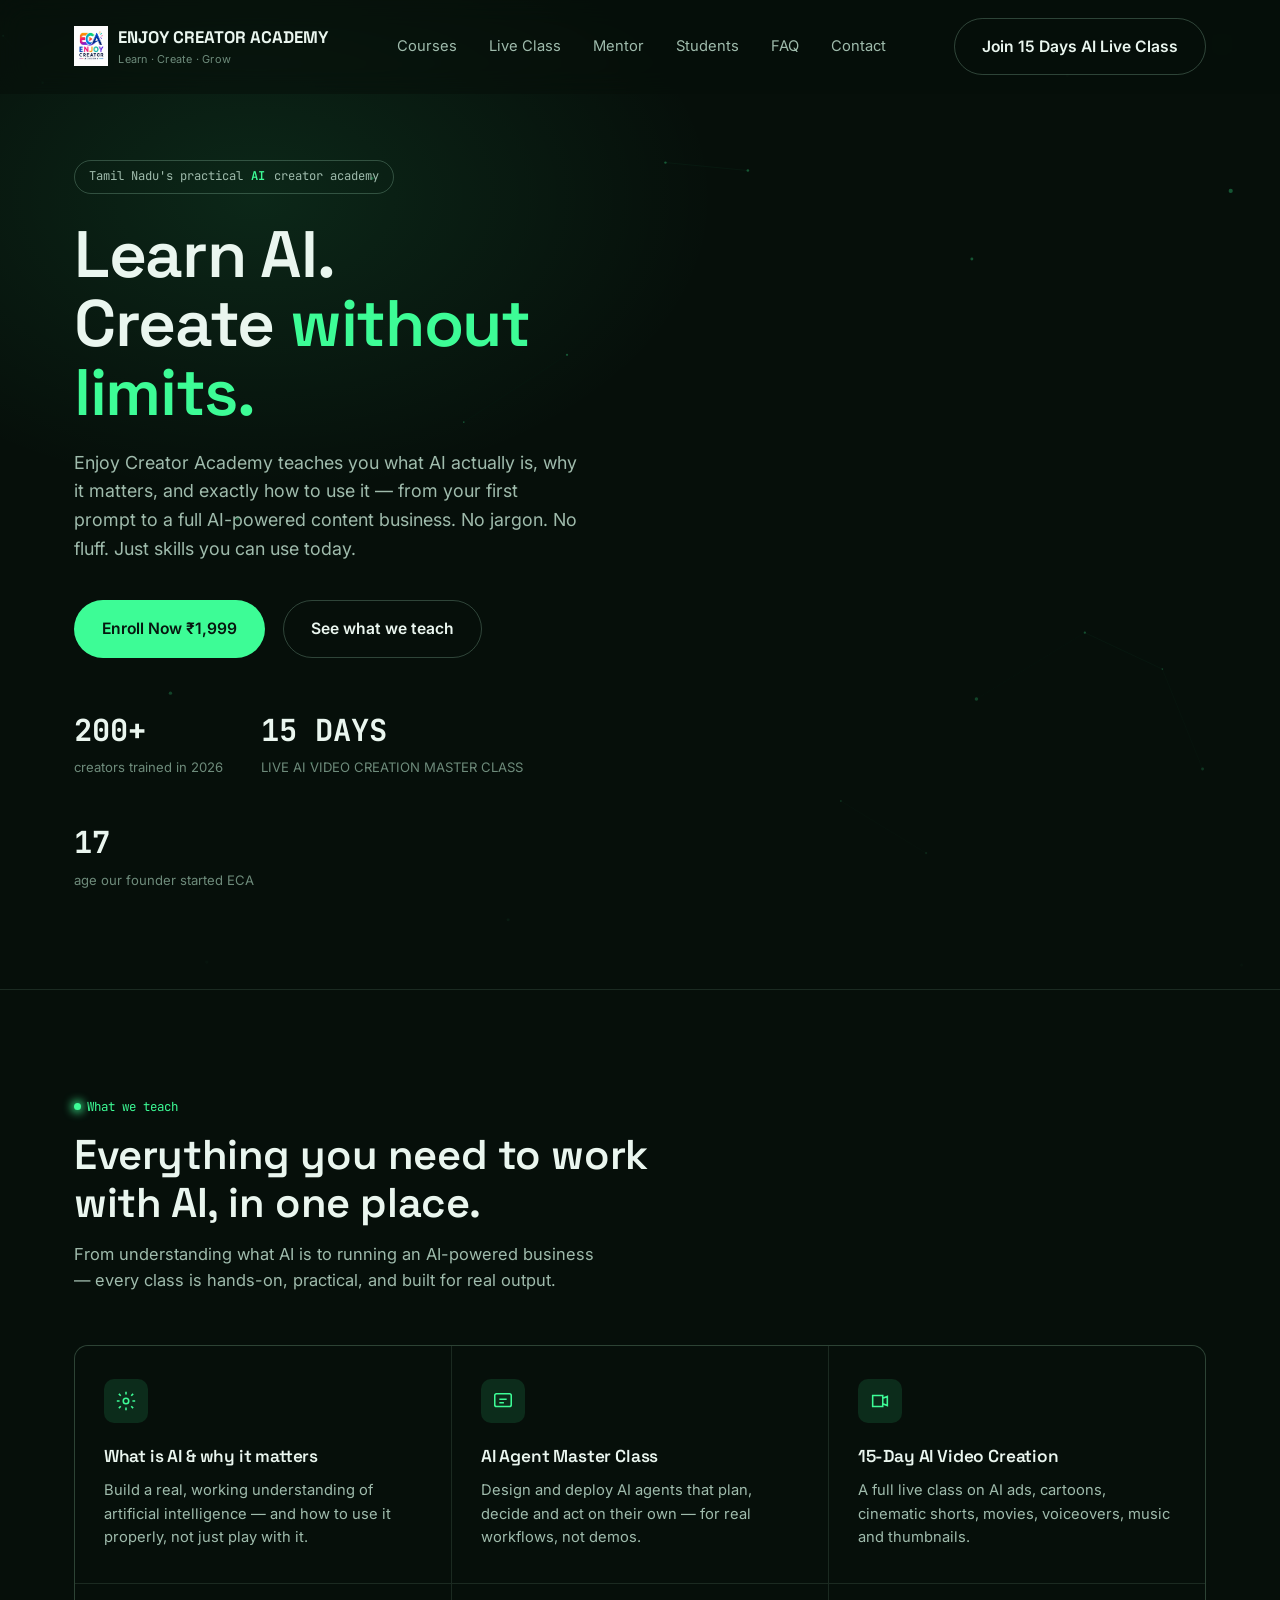
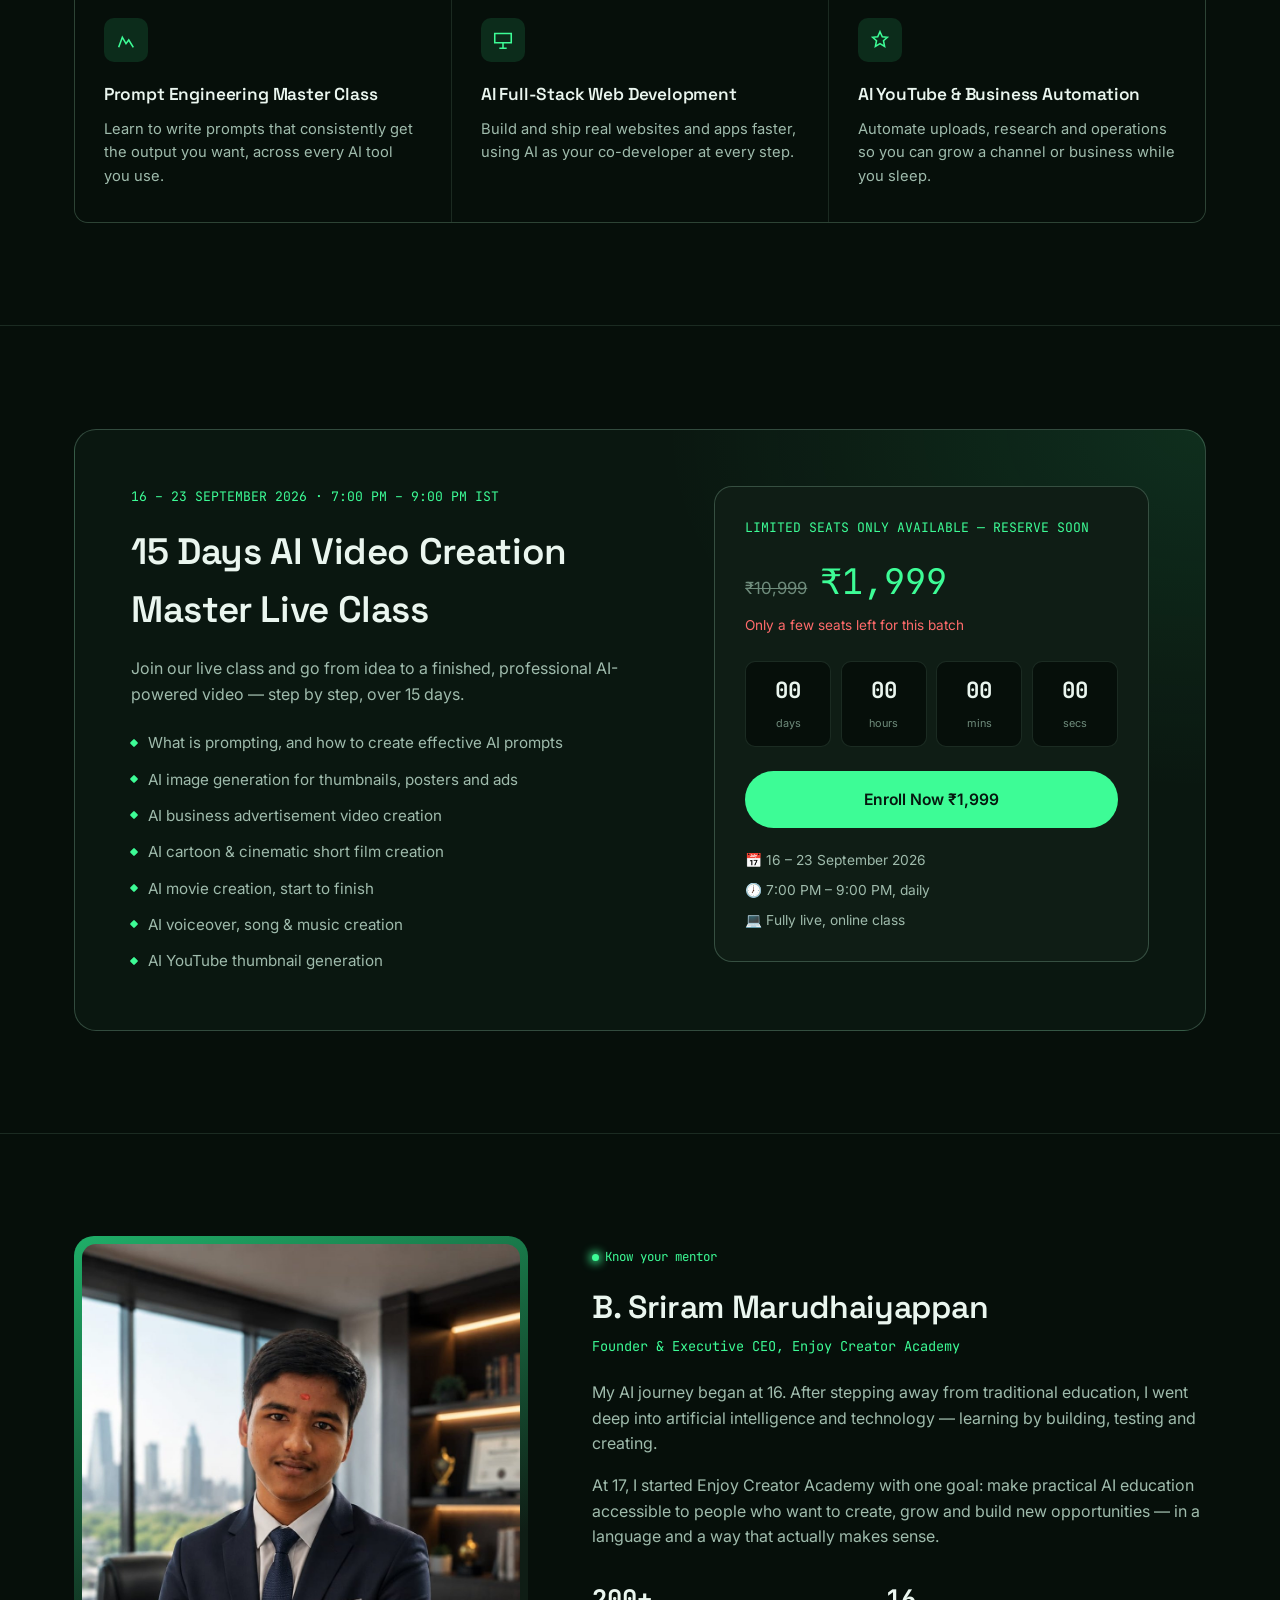
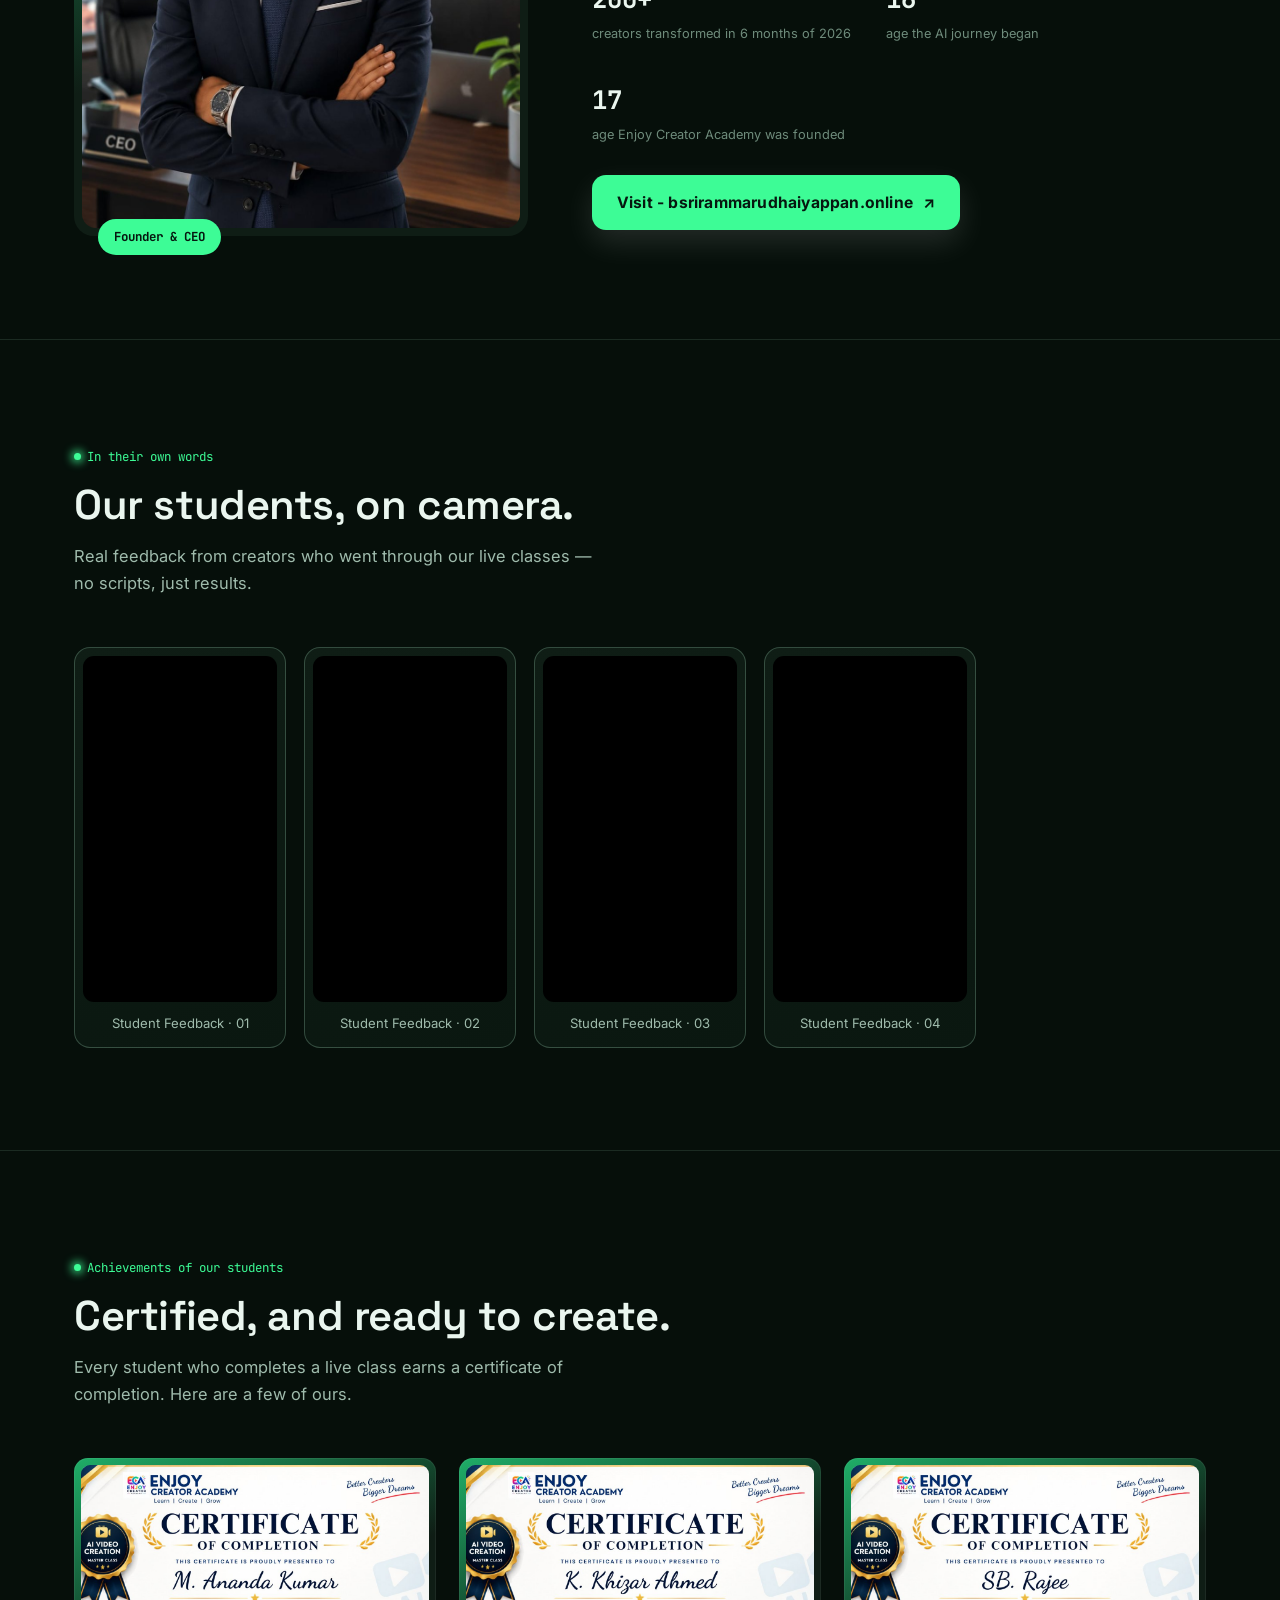
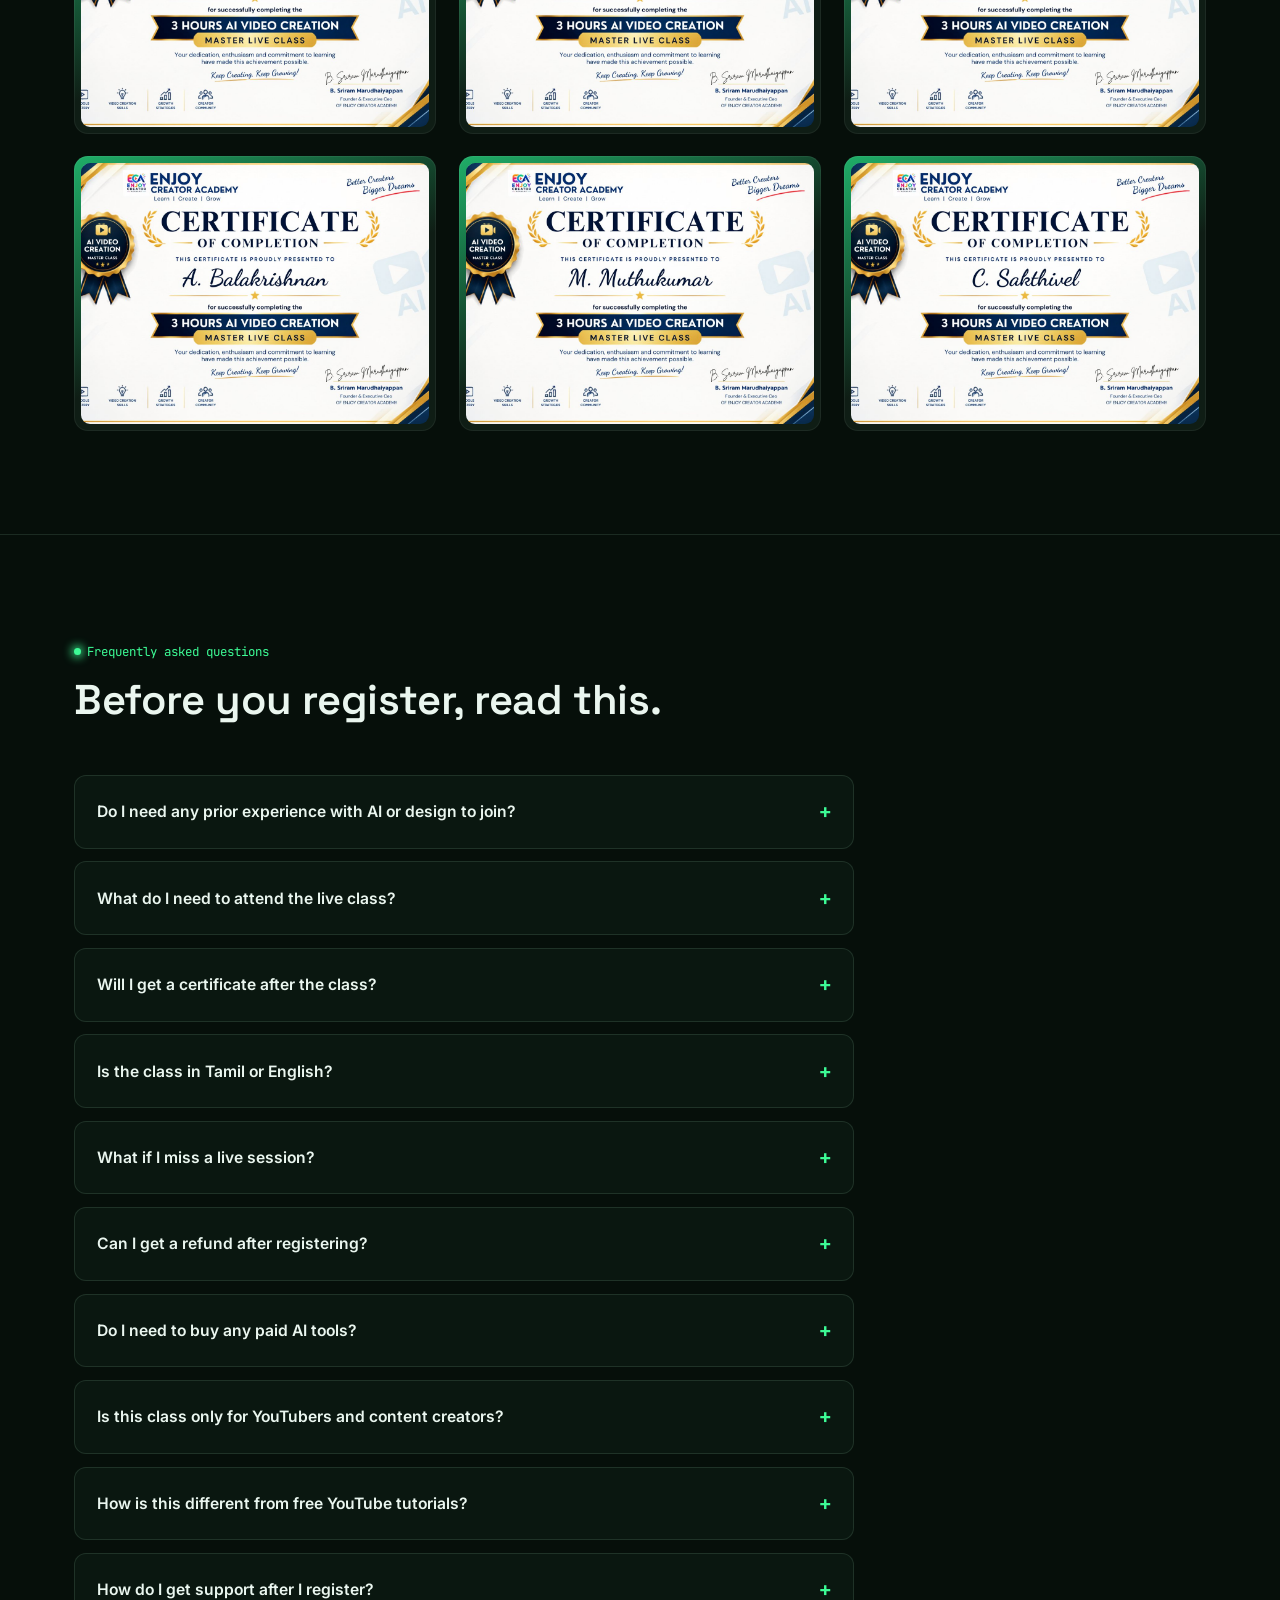
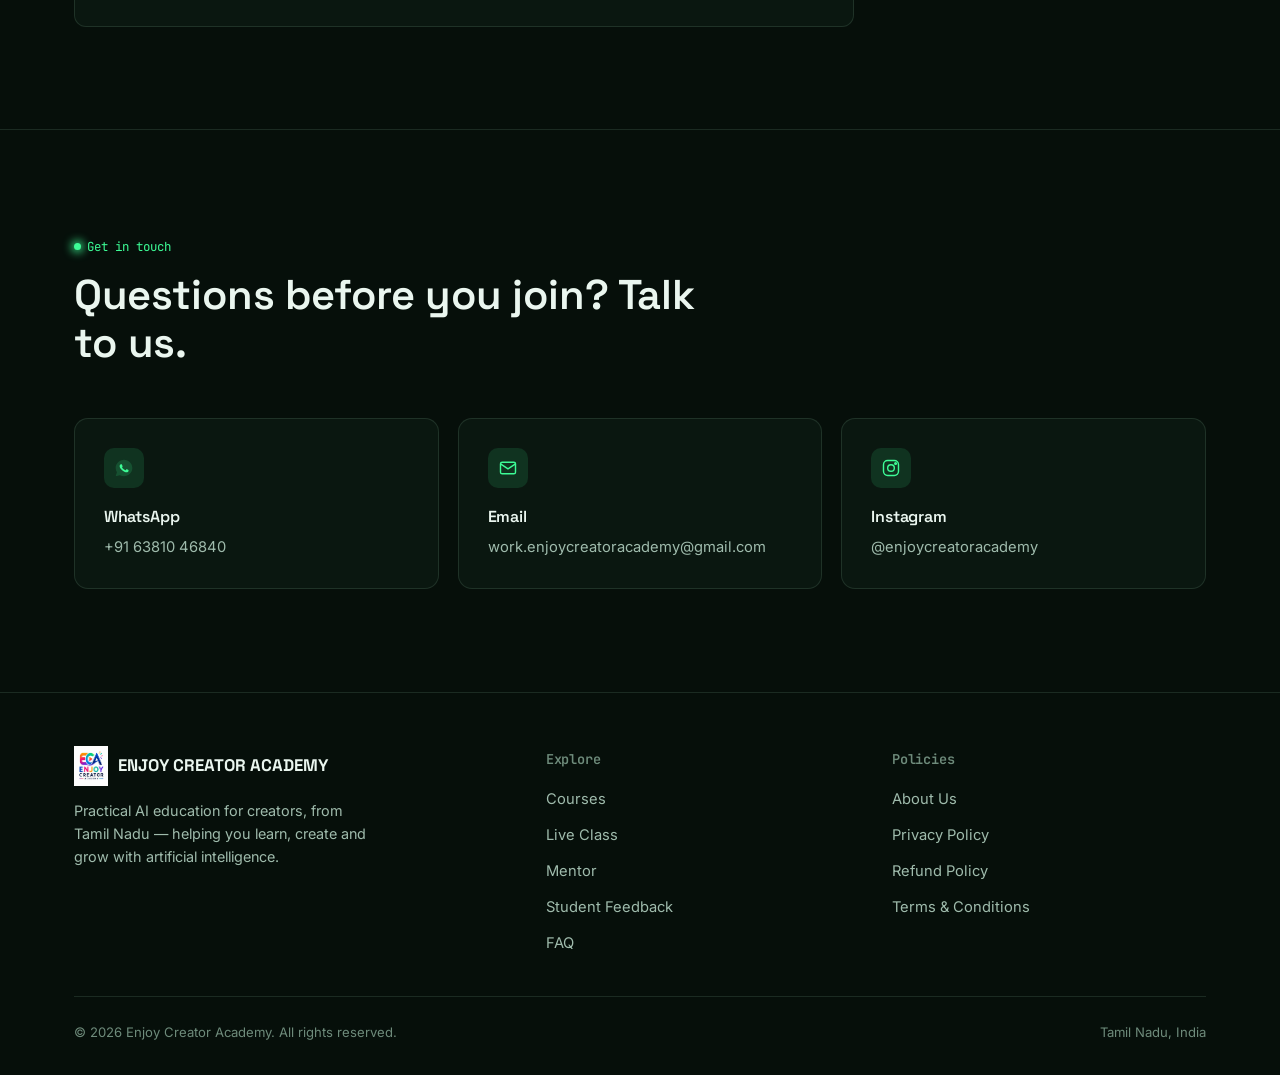
==== commit 7fc361e7: "Update enrollment link and remove feedback video 5" ====
--- a/index.html
+++ b/index.html
@@ -35,7 +35,7 @@
     </nav>
 
     <div class="header-cta">
-      <a href="https://rzp.io/rzp/RQoClyz" class="btn btn-ghost">Enroll Now ₹1,999</a>
+      <a href="https://rzp.io/rzp/RQoClyz" class="btn btn-ghost">Join 15 Days AI Live Class</a>
       <button class="nav-toggle" id="navToggle" aria-label="Toggle menu" aria-expanded="false"><span></span></button>
     </div>
   </div>
@@ -242,12 +242,6 @@
             <iframe src="https://www.youtube.com/embed/JDRdID_DXOQ?rel=0&modestbranding=1" title="Student feedback video 4" loading="lazy" allow="accelerometer; autoplay; clipboard-write; encrypted-media; gyroscope; picture-in-picture; web-share" allowfullscreen referrerpolicy="strict-origin-when-cross-origin" loading="lazy"></iframe>
           </div>
           <p class="feedback-name">Student Feedback · 04</p>
-        </article>
-        <article class="feedback-card">
-          <div class="feedback-frame">
-            <iframe src="https://www.youtube.com/embed/Iom0uEn4AiY?rel=0&modestbranding=1" title="Student feedback video 5" loading="lazy" allow="accelerometer; autoplay; clipboard-write; encrypted-media; gyroscope; picture-in-picture; web-share" allowfullscreen referrerpolicy="strict-origin-when-cross-origin" loading="lazy"></iframe>
-          </div>
-          <p class="feedback-name">Student Feedback · 05</p>
         </article>
       </div>
     </div>
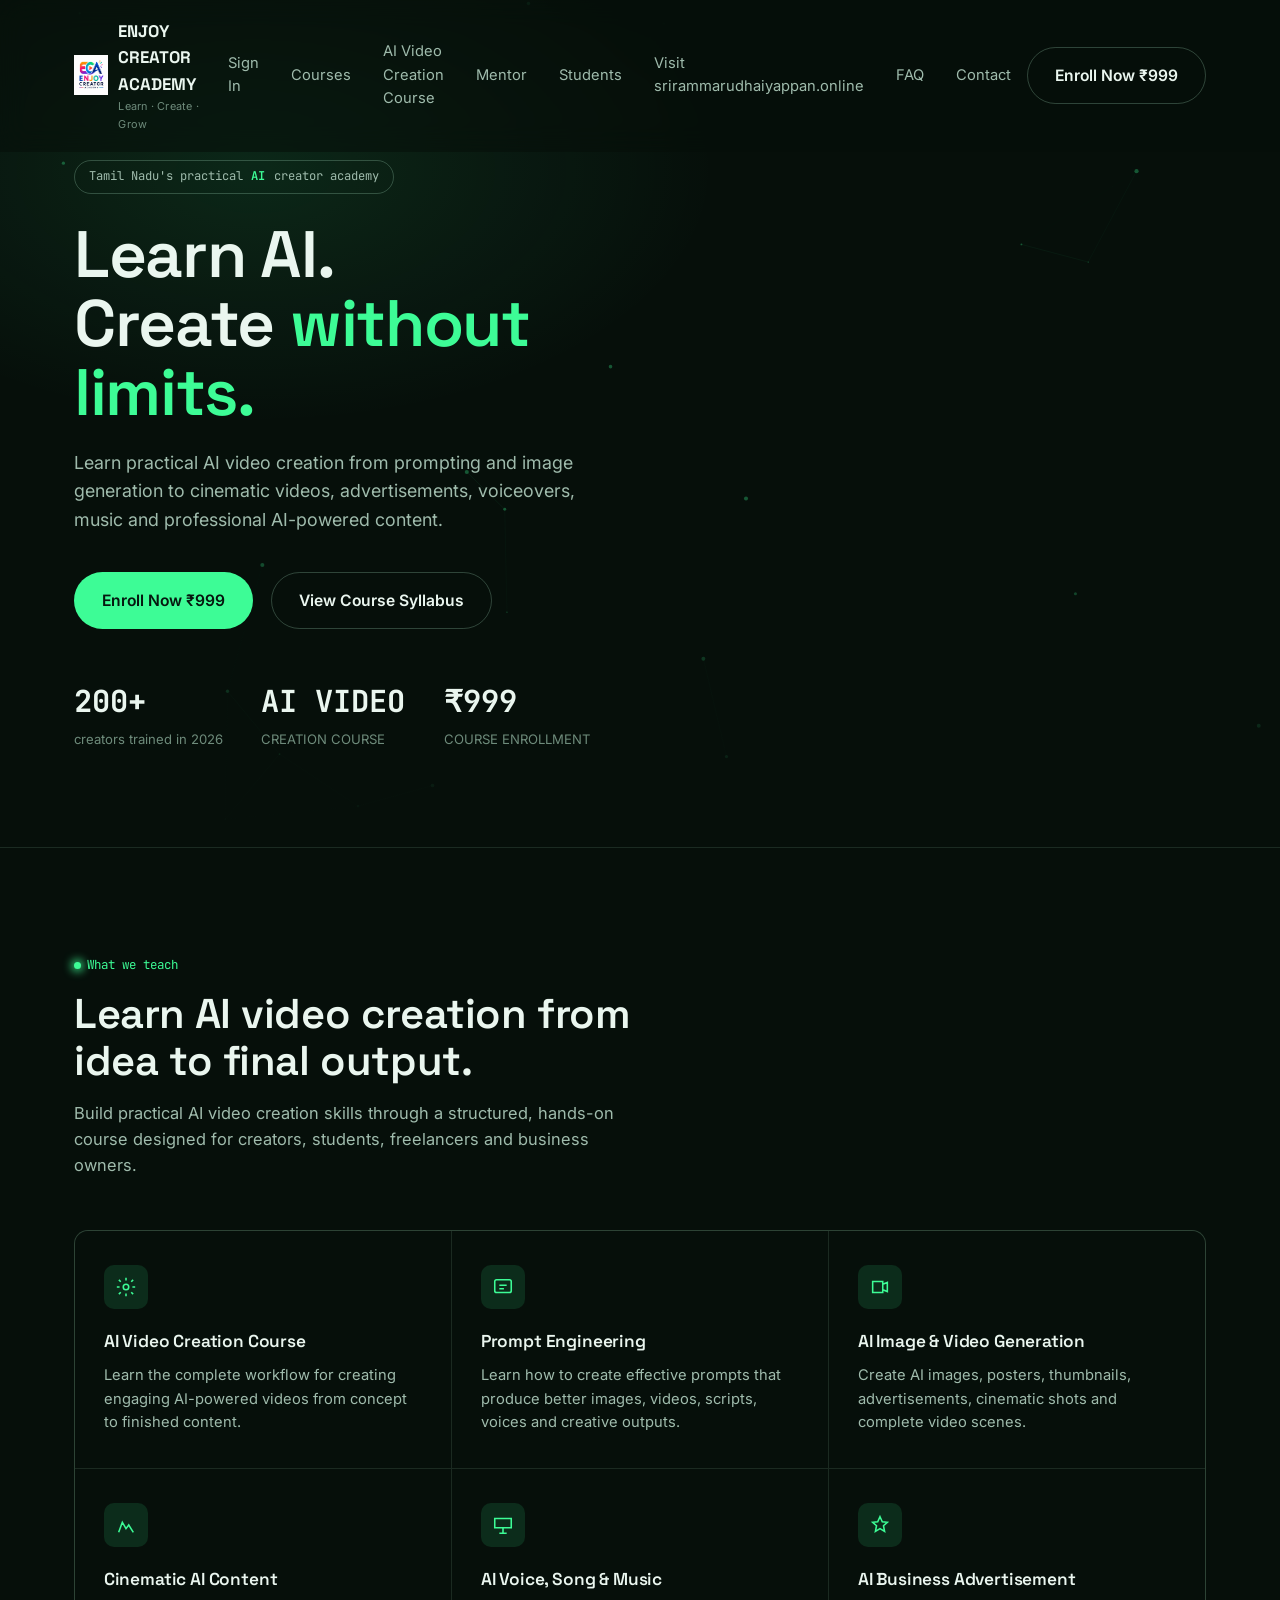
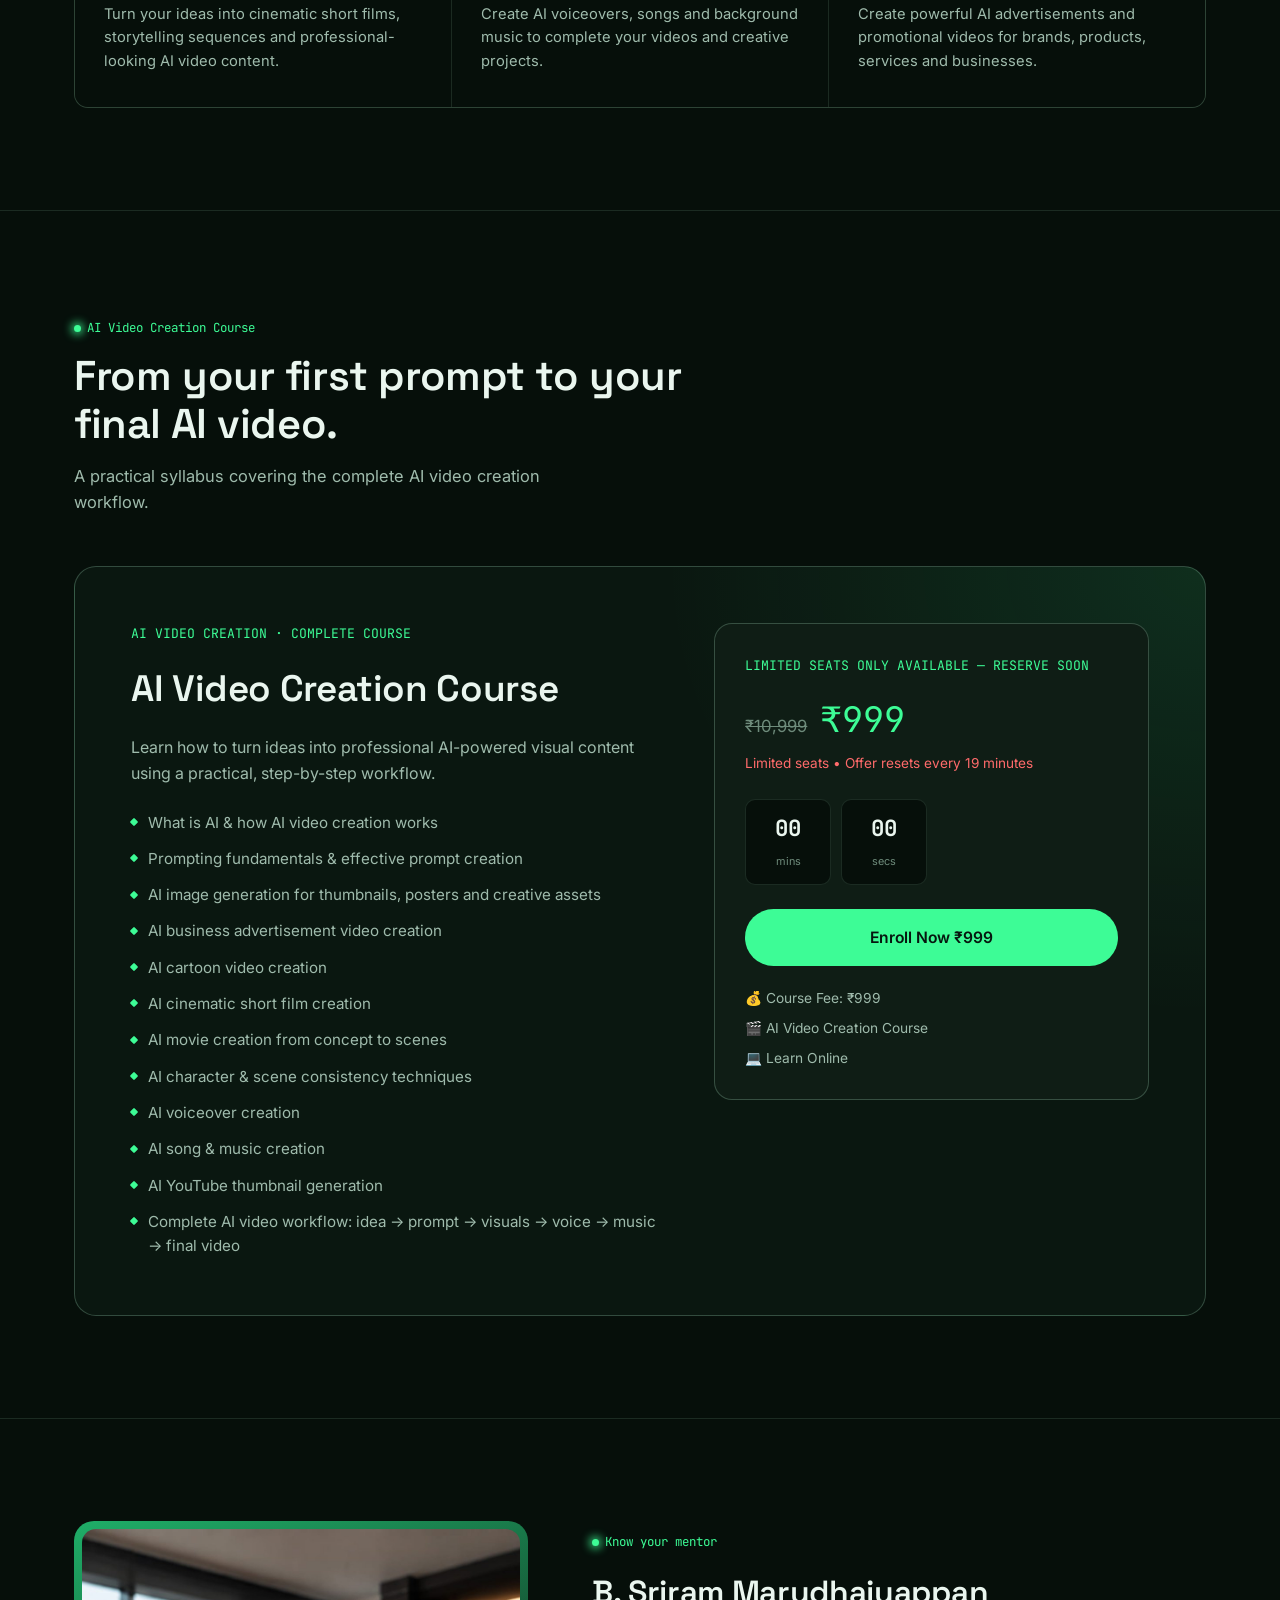
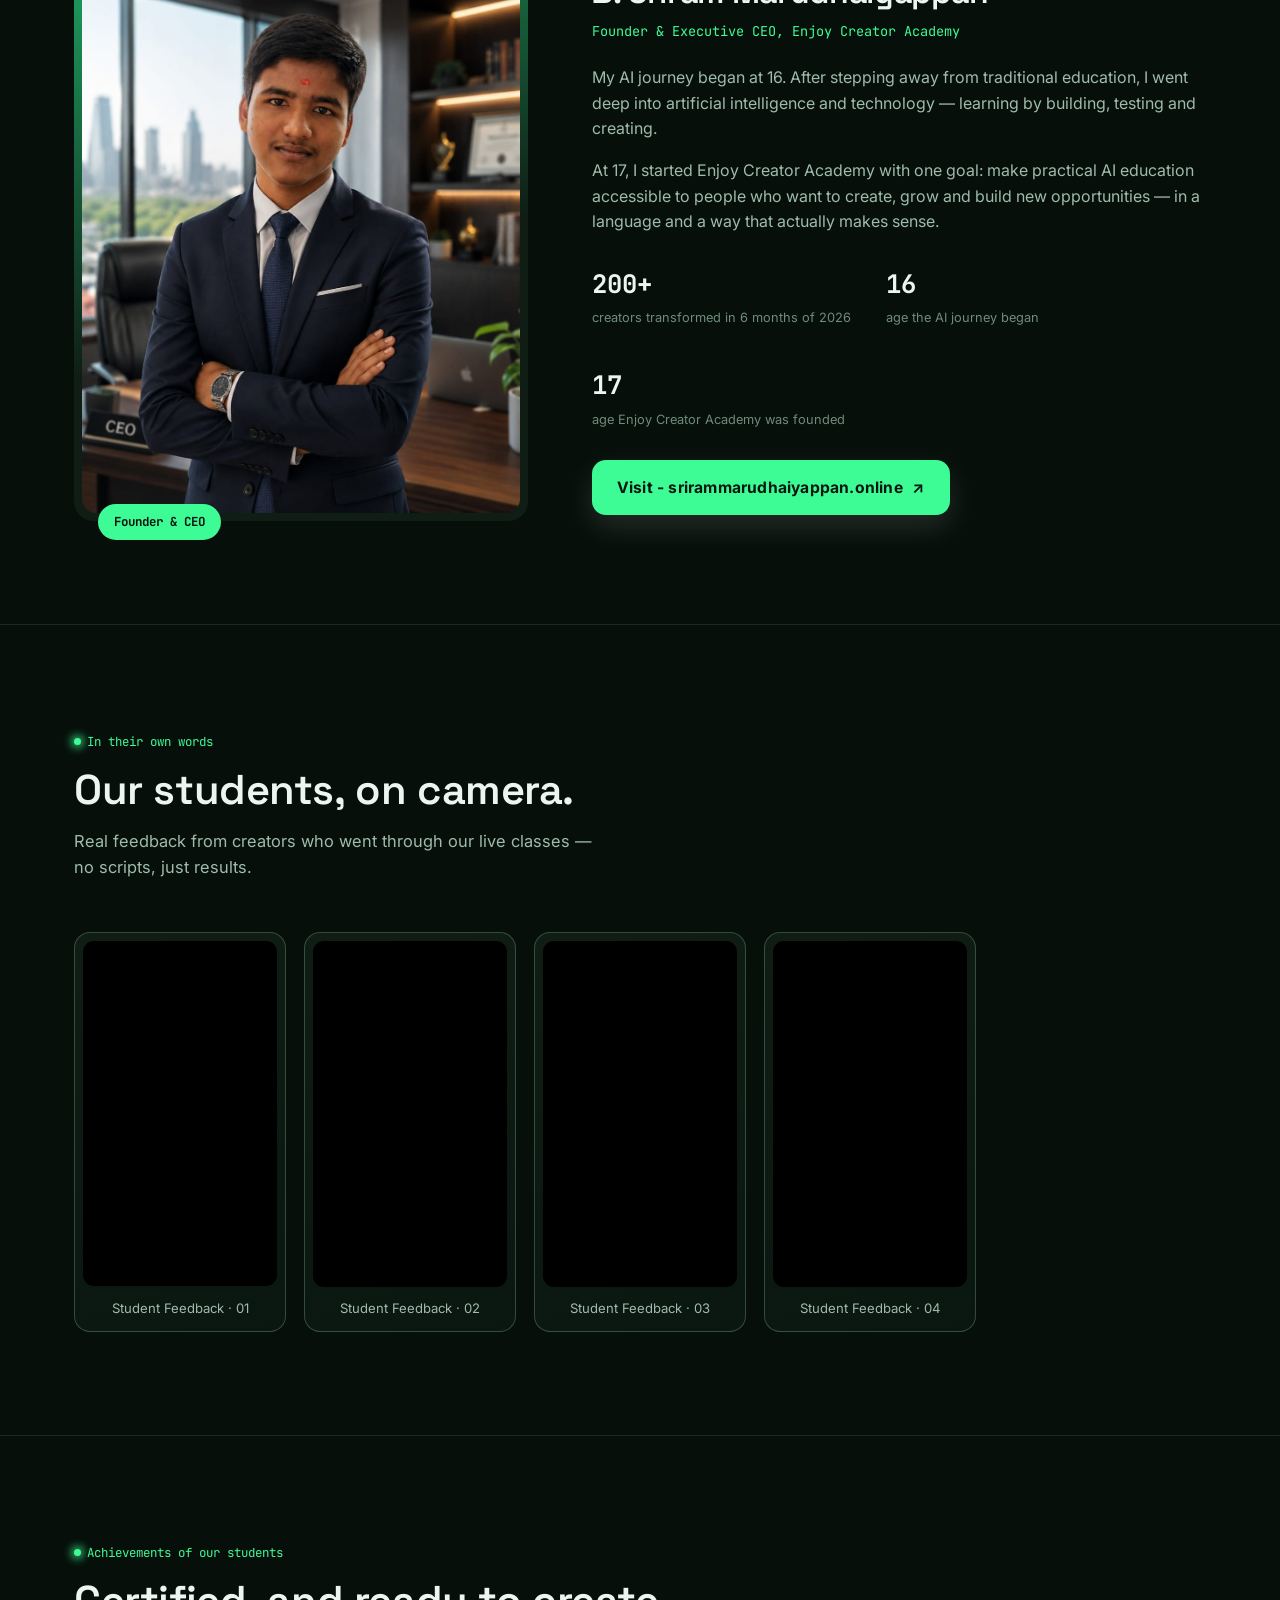
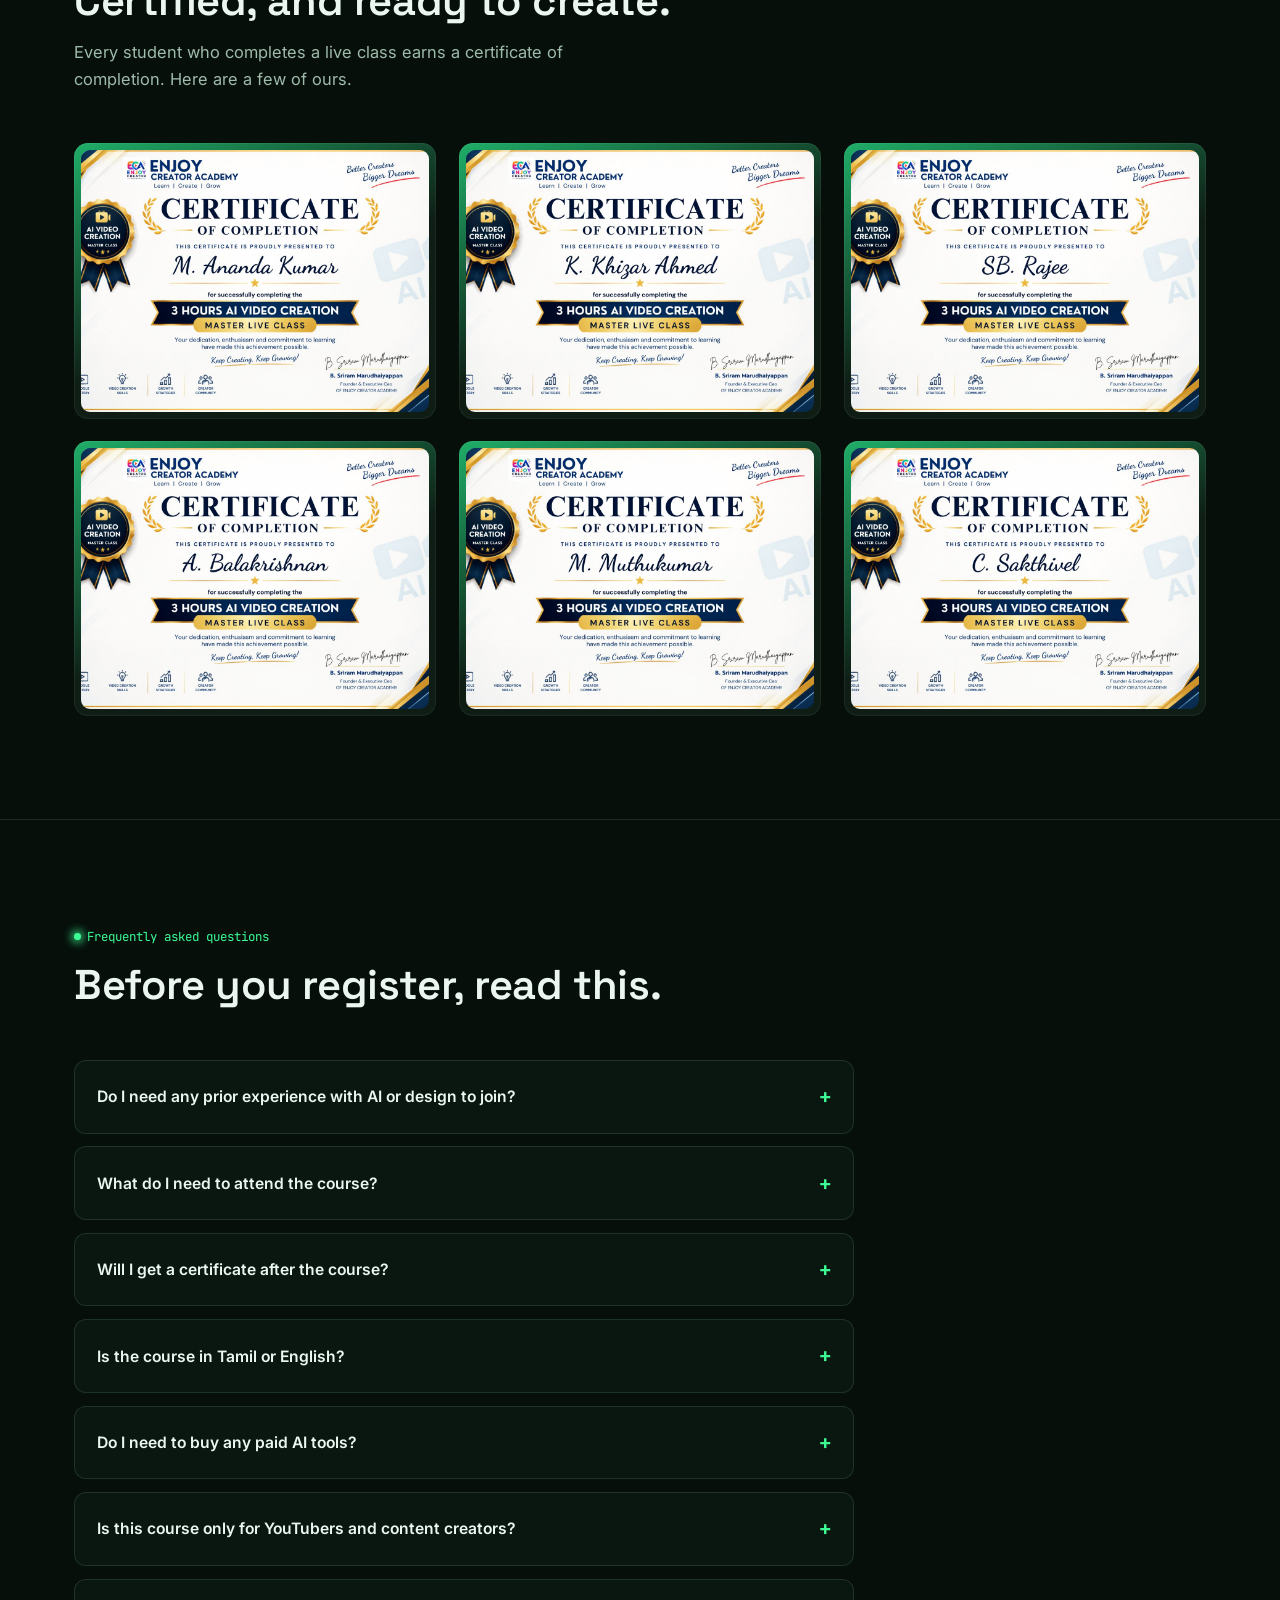
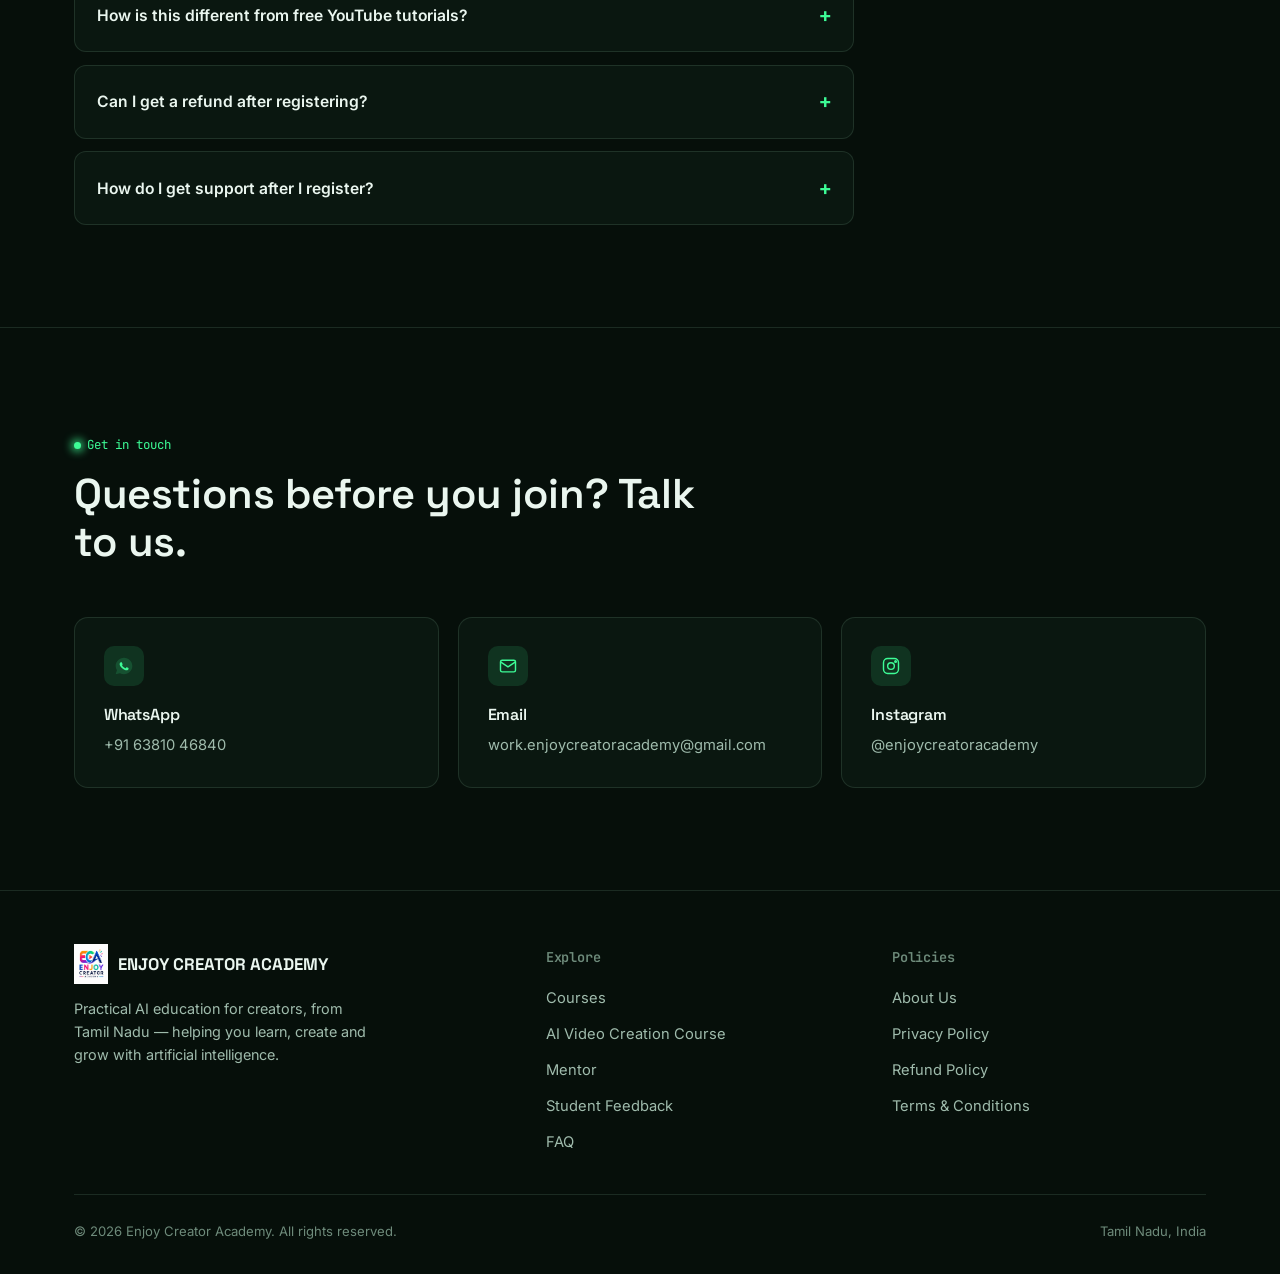
==== commit bbab7ba8: "Revise AI Video Creation Course details and pricing Updated course details and descriptions for the " ====
--- a/index.html
+++ b/index.html
@@ -4,9 +4,8 @@
 <meta charset="UTF-8">
 <meta name="viewport" content="width=device-width, initial-scale=1.0">
 <title>Enjoy Creator Academy — Learn AI. Create Without Limits.</title>
-<meta name="description" content="Enjoy Creator Academy teaches practical, hands-on AI skills — prompting, AI video creation, full-stack AI development and business automation — through live classes led by founder B. Sriram Marudhaiyappan.">
-
-<!-- Basic hardening: restrict sources, force https, disallow framing of this site -->
+<meta name="description" content="Enjoy Creator Academy teaches practical, hands-on AI skills through an AI Video Creation Course led by founder B. Sriram Marudhaiyappan.">
+
 <meta http-equiv="X-Content-Type-Options" content="nosniff">
 <meta name="referrer" content="strict-origin-when-cross-origin">
 
@@ -26,16 +25,18 @@
     </a>
 
     <nav class="nav-links" id="navLinks">
+      <a href="https://ecalearningpotral.online">Sign In</a>
       <a href="#courses">Courses</a>
-      <a href="#live-class">Live Class</a>
+      <a href="#course-syllabus">AI Video Creation Course</a>
       <a href="#mentor">Mentor</a>
       <a href="#feedback">Students</a>
+      <a href="https://srirammarudhaiyappan.online" target="_blank" rel="noopener noreferrer">Visit srirammarudhaiyappan.online</a>
       <a href="#faq">FAQ</a>
       <a href="#contact">Contact</a>
     </nav>
 
     <div class="header-cta">
-      <a href="https://rzp.io/rzp/RQoClyz" class="btn btn-ghost">Join 15 Days AI Live Class</a>
+      <a href="https://rzp.io/rzp/RQoClyz" class="btn btn-ghost">Enroll Now ₹999</a>
       <button class="nav-toggle" id="navToggle" aria-label="Toggle menu" aria-expanded="false"><span></span></button>
     </div>
   </div>
@@ -50,20 +51,19 @@
       <div class="hero-copy">
         <span class="hero-eyebrow">Tamil Nadu's practical <strong>AI</strong> creator academy</span>
         <h1>Learn AI.<br>Create <span class="accent">without limits.</span></h1>
-        <p class="hero-sub">Enjoy Creator Academy teaches you what AI actually is, why it matters, and exactly how to use it — from your first prompt to a full AI-powered content business. No jargon. No fluff. Just skills you can use today.</p>
+        <p class="hero-sub">Learn practical AI video creation from prompting and image generation to cinematic videos, advertisements, voiceovers, music and professional AI-powered content.</p>
 
         <div class="hero-actions">
-          <a href="https://rzp.io/rzp/RQoClyz" class="btn btn-primary">Enroll Now ₹1,999</a>
-          <a href="#courses" class="btn btn-ghost">See what we teach</a>
+          <a href="https://rzp.io/rzp/RQoClyz" class="btn btn-primary">Enroll Now ₹999</a>
+          <a href="#course-syllabus" class="btn btn-ghost">View Course Syllabus</a>
         </div>
 
         <div class="hero-stats reveal">
           <div class="stat"><b>200+</b><span>creators trained in 2026</span></div>
-          <div class="stat"><b>15 DAYS</b><span>LIVE AI VIDEO CREATION MASTER CLASS</span></div>
-          <div class="stat"><b>17</b><span>age our founder started ECA</span></div>
+          <div class="stat"><b>AI VIDEO</b><span>CREATION COURSE</span></div>
+          <div class="stat"><b>₹999</b><span>COURSE ENROLLMENT</span></div>
         </div>
       </div>
-
     </div>
   </section>
 
@@ -72,8 +72,8 @@
     <div class="container">
       <div class="section-head reveal">
         <span class="kicker">What we teach</span>
-        <h2>Everything you need to work with AI, in one place.</h2>
-        <p>From understanding what AI is to running an AI-powered business — every class is hands-on, practical, and built for real output.</p>
+        <h2>Learn AI video creation from idea to final output.</h2>
+        <p>Build practical AI video creation skills through a structured, hands-on course designed for creators, students, freelancers and business owners.</p>
       </div>
 
       <div class="course-grid reveal">
@@ -81,71 +81,82 @@
           <div class="course-icon">
             <svg width="22" height="22" viewBox="0 0 24 24" fill="none" stroke="currentColor" stroke-width="1.7"><circle cx="12" cy="12" r="3"/><path d="M12 2v3M12 19v3M4.2 4.2l2.1 2.1M17.7 17.7l2.1 2.1M2 12h3M19 12h3M4.2 19.8l2.1-2.1M17.7 6.3l2.1-2.1"/></svg>
           </div>
-          <h3>What is AI &amp; why it matters</h3>
-          <p>Build a real, working understanding of artificial intelligence — and how to use it properly, not just play with it.</p>
+          <h3>AI Video Creation Course</h3>
+          <p>Learn the complete workflow for creating engaging AI-powered videos from concept to finished content.</p>
         </article>
 
         <article class="course-card">
           <div class="course-icon">
             <svg width="22" height="22" viewBox="0 0 24 24" fill="none" stroke="currentColor" stroke-width="1.7"><rect x="3" y="4" width="18" height="14" rx="2"/><path d="M8 10h8M8 14h5"/></svg>
           </div>
-          <h3>AI Agent Master Class</h3>
-          <p>Design and deploy AI agents that plan, decide and act on their own — for real workflows, not demos.</p>
+          <h3>Prompt Engineering</h3>
+          <p>Learn how to create effective prompts that produce better images, videos, scripts, voices and creative outputs.</p>
         </article>
 
         <article class="course-card">
           <div class="course-icon">
             <svg width="22" height="22" viewBox="0 0 24 24" fill="none" stroke="currentColor" stroke-width="1.7"><path d="M4 6h11v12H4zM15 9l5-2v10l-5-2"/></svg>
           </div>
-          <h3>15-Day AI Video Creation</h3>
-          <p>A full live class on AI ads, cartoons, cinematic shorts, movies, voiceovers, music and thumbnails.</p>
+          <h3>AI Image &amp; Video Generation</h3>
+          <p>Create AI images, posters, thumbnails, advertisements, cinematic shots and complete video scenes.</p>
         </article>
 
         <article class="course-card">
           <div class="course-icon">
             <svg width="22" height="22" viewBox="0 0 24 24" fill="none" stroke="currentColor" stroke-width="1.7"><path d="M4 20l4-11 4 7 3-4 5 8"/></svg>
           </div>
-          <h3>Prompt Engineering Master Class</h3>
-          <p>Learn to write prompts that consistently get the output you want, across every AI tool you use.</p>
+          <h3>Cinematic AI Content</h3>
+          <p>Turn your ideas into cinematic short films, storytelling sequences and professional-looking AI video content.</p>
         </article>
 
         <article class="course-card">
           <div class="course-icon">
             <svg width="22" height="22" viewBox="0 0 24 24" fill="none" stroke="currentColor" stroke-width="1.7"><path d="M3 5h18v10H3zM8 21h8M12 15v6"/></svg>
           </div>
-          <h3>AI Full-Stack Web Development</h3>
-          <p>Build and ship real websites and apps faster, using AI as your co-developer at every step.</p>
+          <h3>AI Voice, Song &amp; Music</h3>
+          <p>Create AI voiceovers, songs and background music to complete your videos and creative projects.</p>
         </article>
 
         <article class="course-card">
           <div class="course-icon">
             <svg width="22" height="22" viewBox="0 0 24 24" fill="none" stroke="currentColor" stroke-width="1.7"><path d="M12 3l2.5 5.5L20 9l-4.2 3.8L17 19l-5-3-5 3 1.2-6.2L4 9l5.5-.5z"/></svg>
           </div>
-          <h3>AI YouTube &amp; Business Automation</h3>
-          <p>Automate uploads, research and operations so you can grow a channel or business while you sleep.</p>
-        </article>
-      </div>
-    </div>
-  </section>
-
-  <!-- ================= LIVE CLASS / REGISTRATION ================= -->
-  <section class="section" id="live-class">
-    <div class="container">
+          <h3>AI Business Advertisement</h3>
+          <p>Create powerful AI advertisements and promotional videos for brands, products, services and businesses.</p>
+        </article>
+      </div>
+    </div>
+  </section>
+
+  <!-- ================= AI VIDEO CREATION COURSE / SYLLABUS ================= -->
+  <section class="section" id="course-syllabus">
+    <div class="container">
+      <div class="section-head reveal">
+        <span class="kicker">AI Video Creation Course</span>
+        <h2>From your first prompt to your final AI video.</h2>
+        <p>A practical syllabus covering the complete AI video creation workflow.</p>
+      </div>
+
       <div class="live-panel reveal">
         <div class="live-grid">
           <div>
-            <span class="badge-dates">16 – 23 SEPTEMBER 2026 · 7:00 PM – 9:00 PM IST</span>
-            <h2>15 Days AI Video Creation Master Live Class</h2>
-            <p style="color:var(--text-dim); max-width:52ch;">Join our live class and go from idea to a finished, professional AI-powered video — step by step, over 15 days.</p>
+            <span class="badge-dates">AI VIDEO CREATION · COMPLETE COURSE</span>
+            <h2>AI Video Creation Course</h2>
+            <p style="color:var(--text-dim); max-width:52ch;">Learn how to turn ideas into professional AI-powered visual content using a practical, step-by-step workflow.</p>
 
             <ul class="live-list">
-              <li>What is prompting, and how to create effective AI prompts</li>
-              <li>AI image generation for thumbnails, posters and ads</li>
+              <li>What is AI &amp; how AI video creation works</li>
+              <li>Prompting fundamentals &amp; effective prompt creation</li>
+              <li>AI image generation for thumbnails, posters and creative assets</li>
               <li>AI business advertisement video creation</li>
-              <li>AI cartoon &amp; cinematic short film creation</li>
-              <li>AI movie creation, start to finish</li>
-              <li>AI voiceover, song &amp; music creation</li>
+              <li>AI cartoon video creation</li>
+              <li>AI cinematic short film creation</li>
+              <li>AI movie creation from concept to scenes</li>
+              <li>AI character &amp; scene consistency techniques</li>
+              <li>AI voiceover creation</li>
+              <li>AI song &amp; music creation</li>
               <li>AI YouTube thumbnail generation</li>
+              <li>Complete AI video workflow: idea → prompt → visuals → voice → music → final video</li>
             </ul>
           </div>
 
@@ -153,23 +164,21 @@
             <span class="badge-dates">LIMITED SEATS ONLY AVAILABLE — RESERVE SOON</span>
             <div class="price-row">
               <span class="price-old">₹10,999</span>
-              <span class="price-new">₹1,999</span>
+              <span class="price-new">₹999</span>
             </div>
-            <span class="seats">Only a few seats left for this batch</span>
+            <span class="seats">Limited seats • Offer resets every 19 minutes</span>
 
             <div class="countdown" id="countdown" aria-live="polite">
-              <div class="cd-box"><b id="cd-days">00</b><span>days</span></div>
-              <div class="cd-box"><b id="cd-hours">00</b><span>hours</span></div>
-              <div class="cd-box"><b id="cd-mins">00</b><span>mins</span></div>
+              <div class="cd-box"><b id="cd-mins">19</b><span>mins</span></div>
               <div class="cd-box"><b id="cd-secs">00</b><span>secs</span></div>
             </div>
 
-            <a href="https://rzp.io/rzp/RQoClyz" class="btn btn-primary btn-block">Enroll Now ₹1,999</a>
+            <a href="https://rzp.io/rzp/RQoClyz" class="btn btn-primary btn-block">Enroll Now ₹999</a>
 
             <div class="reg-meta">
-              <span>📅 16 – 23 September 2026</span>
-              <span>🕖 7:00 PM – 9:00 PM, daily</span>
-              <span>💻 Fully live, online class</span>
+              <span>💰 Course Fee: ₹999</span>
+              <span>🎬 AI Video Creation Course</span>
+              <span>💻 Learn Online</span>
             </div>
           </div>
         </div>
@@ -202,8 +211,7 @@
             <div class="stat"><b>17</b><span>age Enjoy Creator Academy was founded</span></div>
           </div>
 
-          <a href="https://bsrirammarudhaiyappan.online" target="_blank" rel="noopener noreferrer" class="btn btn-primary" style="margin-top:28px; padding:14px 24px; border-radius:14px; font-weight:700; letter-spacing:.2px; box-shadow:0 12px 30px rgba(255,255,255,.12);">Visit - bsrirammarudhaiyappan.online <span aria-hidden="true">↗</span></a>
-          
+          <a href="https://srirammarudhaiyappan.online" target="_blank" rel="noopener noreferrer" class="btn btn-primary" style="margin-top:28px; padding:14px 24px; border-radius:14px; font-weight:700; letter-spacing:.2px; box-shadow:0 12px 30px rgba(255,255,255,.12);">Visit - srirammarudhaiyappan.online <span aria-hidden="true">↗</span></a>
         </div>
       </div>
     </div>
@@ -221,25 +229,25 @@
       <div class="feedback-grid reveal">
         <article class="feedback-card">
           <div class="feedback-frame">
-            <iframe src="https://www.youtube.com/embed/Ld6iSbZVHXE?rel=0&modestbranding=1" title="Student feedback video 1" loading="lazy" allow="accelerometer; autoplay; clipboard-write; encrypted-media; gyroscope; picture-in-picture; web-share" allowfullscreen referrerpolicy="strict-origin-when-cross-origin" loading="lazy"></iframe>
+            <iframe src="https://www.youtube.com/embed/Ld6iSbZVHXE?rel=0&modestbranding=1" title="Student feedback video 1" loading="lazy" allow="accelerometer; autoplay; clipboard-write; encrypted-media; gyroscope; picture-in-picture; web-share" allowfullscreen referrerpolicy="strict-origin-when-cross-origin"></iframe>
           </div>
           <p class="feedback-name">Student Feedback · 01</p>
         </article>
         <article class="feedback-card">
           <div class="feedback-frame">
-            <iframe src="https://www.youtube.com/embed/Qyh2f0Qc8zE?rel=0&modestbranding=1" title="Student feedback video 2" loading="lazy" allow="accelerometer; autoplay; clipboard-write; encrypted-media; gyroscope; picture-in-picture; web-share" allowfullscreen referrerpolicy="strict-origin-when-cross-origin" loading="lazy"></iframe>
+            <iframe src="https://www.youtube.com/embed/Qyh2f0Qc8zE?rel=0&modestbranding=1" title="Student feedback video 2" loading="lazy" allow="accelerometer; autoplay; clipboard-write; encrypted-media; gyroscope; picture-in-picture; web-share" allowfullscreen referrerpolicy="strict-origin-when-cross-origin"></iframe>
           </div>
           <p class="feedback-name">Student Feedback · 02</p>
         </article>
         <article class="feedback-card">
           <div class="feedback-frame">
-            <iframe src="https://www.youtube.com/embed/CZJgdfQBS98?rel=0&modestbranding=1" title="Student feedback video 3" loading="lazy" allow="accelerometer; autoplay; clipboard-write; encrypted-media; gyroscope; picture-in-picture; web-share" allowfullscreen referrerpolicy="strict-origin-when-cross-origin" loading="lazy"></iframe>
+            <iframe src="https://www.youtube.com/embed/CZJgdfQBS98?rel=0&modestbranding=1" title="Student feedback video 3" loading="lazy" allow="accelerometer; autoplay; clipboard-write; encrypted-media; gyroscope; picture-in-picture; web-share" allowfullscreen referrerpolicy="strict-origin-when-cross-origin"></iframe>
           </div>
           <p class="feedback-name">Student Feedback · 03</p>
         </article>
         <article class="feedback-card">
           <div class="feedback-frame">
-            <iframe src="https://www.youtube.com/embed/JDRdID_DXOQ?rel=0&modestbranding=1" title="Student feedback video 4" loading="lazy" allow="accelerometer; autoplay; clipboard-write; encrypted-media; gyroscope; picture-in-picture; web-share" allowfullscreen referrerpolicy="strict-origin-when-cross-origin" loading="lazy"></iframe>
+            <iframe src="https://www.youtube.com/embed/JDRdID_DXOQ?rel=0&modestbranding=1" title="Student feedback video 4" loading="lazy" allow="accelerometer; autoplay; clipboard-write; encrypted-media; gyroscope; picture-in-picture; web-share" allowfullscreen referrerpolicy="strict-origin-when-cross-origin"></iframe>
           </div>
           <p class="feedback-name">Student Feedback · 04</p>
         </article>
@@ -278,43 +286,39 @@
       <div class="faq-list reveal">
         <details class="faq-item">
           <summary>Do I need any prior experience with AI or design to join?</summary>
-          <div class="faq-a">No. The class is built for complete beginners. We start from what AI actually is and build up to full video creation, step by step.</div>
-        </details>
-        <details class="faq-item">
-          <summary>What do I need to attend the live class?</summary>
-          <div class="faq-a">A phone or laptop, a stable internet connection, and a Google account. All tools used in class will be shared with you before we start.</div>
-        </details>
-        <details class="faq-item">
-          <summary>Will I get a certificate after the class?</summary>
-          <div class="faq-a">Yes. Every student who completes the 15-day live class receives an official Enjoy Creator Academy certificate of completion.</div>
-        </details>
-        <details class="faq-item">
-          <summary>Is the class in Tamil or English?</summary>
-          <div class="faq-a">The class is taught in Tamil, with English used for technical terms and on-screen tool instructions, so it's easy to follow either way.</div>
-        </details>
-        <details class="faq-item">
-          <summary>What if I miss a live session?</summary>
-          <div class="faq-a">We recommend attending live for the best experience. Reach out to us on WhatsApp if you miss a session, and we'll guide you on catching up.</div>
+          <div class="faq-a">No. The course is built for complete beginners. We start from the basics and build up to practical AI video creation step by step.</div>
+        </details>
+        <details class="faq-item">
+          <summary>What do I need to attend the course?</summary>
+          <div class="faq-a">A phone or laptop, a stable internet connection, and a Google account. All tools used in the course will be shared with you.</div>
+        </details>
+        <details class="faq-item">
+          <summary>Will I get a certificate after the course?</summary>
+          <div class="faq-a">Yes. Students who complete the AI Video Creation Course receive an official Enjoy Creator Academy certificate of completion.</div>
+        </details>
+        <details class="faq-item">
+          <summary>Is the course in Tamil or English?</summary>
+          <div class="faq-a">The course is taught in Tamil, with English used for technical terms and on-screen tool instructions, so it's easy to follow either way.</div>
+        </details>
+        <details class="faq-item">
+          <summary>Do I need to buy any paid AI tools?</summary>
+          <div class="faq-a">No. We teach using free and low-cost AI tools first, and show you how to scale up only if and when you choose to.</div>
+        </details>
+        <details class="faq-item">
+          <summary>Is this course only for YouTubers and content creators?</summary>
+          <div class="faq-a">Not at all. Business owners, students, marketers and freelancers can use the same AI video creation skills in their own work.</div>
+        </details>
+        <details class="faq-item">
+          <summary>How is this different from free YouTube tutorials?</summary>
+          <div class="faq-a">The course provides a structured learning path, practical workflows and direct guidance instead of scattered tutorials.</div>
         </details>
         <details class="faq-item">
           <summary>Can I get a refund after registering?</summary>
           <div class="faq-a">Registrations are non-refundable once confirmed, since seats are limited and reserved specifically for you. Please see our Refund Policy for full details.</div>
         </details>
         <details class="faq-item">
-          <summary>Do I need to buy any paid AI tools?</summary>
-          <div class="faq-a">No. We teach using free and low-cost AI tools first, and show you how to scale up only if and when you choose to.</div>
-        </details>
-        <details class="faq-item">
-          <summary>Is this class only for YouTubers and content creators?</summary>
-          <div class="faq-a">Not at all. Business owners, students, marketers and freelancers all use these same AI video and automation skills in their own work.</div>
-        </details>
-        <details class="faq-item">
-          <summary>How is this different from free YouTube tutorials?</summary>
-          <div class="faq-a">Live, structured teaching with direct doubt-clearing, a set 15-day roadmap, and a mentor who has actually built a business on these exact skills — not scattered videos.</div>
-        </details>
-        <details class="faq-item">
           <summary>How do I get support after I register?</summary>
-          <div class="faq-a">You'll get access to our WhatsApp support line, where our team answers questions before, during and after the live class.</div>
+          <div class="faq-a">You'll get access to our WhatsApp support line, where our team answers questions before, during and after the course.</div>
         </details>
       </div>
     </div>
@@ -366,7 +370,7 @@
         <h4>Explore</h4>
         <ul>
           <li><a href="#courses">Courses</a></li>
-          <li><a href="#live-class">Live Class</a></li>
+          <li><a href="#course-syllabus">AI Video Creation Course</a></li>
           <li><a href="#mentor">Mentor</a></li>
           <li><a href="#feedback">Student Feedback</a></li>
           <li><a href="#faq">FAQ</a></li>
@@ -398,6 +402,37 @@
 
 <script src="script.js"></script>
 
+<script>
+/* ================= 19-MINUTE AUTO-RESET OFFER COUNTDOWN ================= */
+(function () {
+  const DURATION = 19 * 60;
+  let remaining = DURATION;
+
+  const mins = document.getElementById("cd-mins");
+  const secs = document.getElementById("cd-secs");
+
+  function render() {
+    const minutes = Math.floor(remaining / 60);
+    const seconds = remaining % 60;
+
+    if (mins) mins.textContent = String(minutes).padStart(2, "0");
+    if (secs) secs.textContent = String(seconds).padStart(2, "0");
+  }
+
+  function tick() {
+    render();
+    remaining--;
+
+    if (remaining < 0) {
+      remaining = DURATION;
+      render();
+    }
+  }
+
+  render();
+  setInterval(tick, 1000);
+})();
+</script>
 
 </body>
 </html>
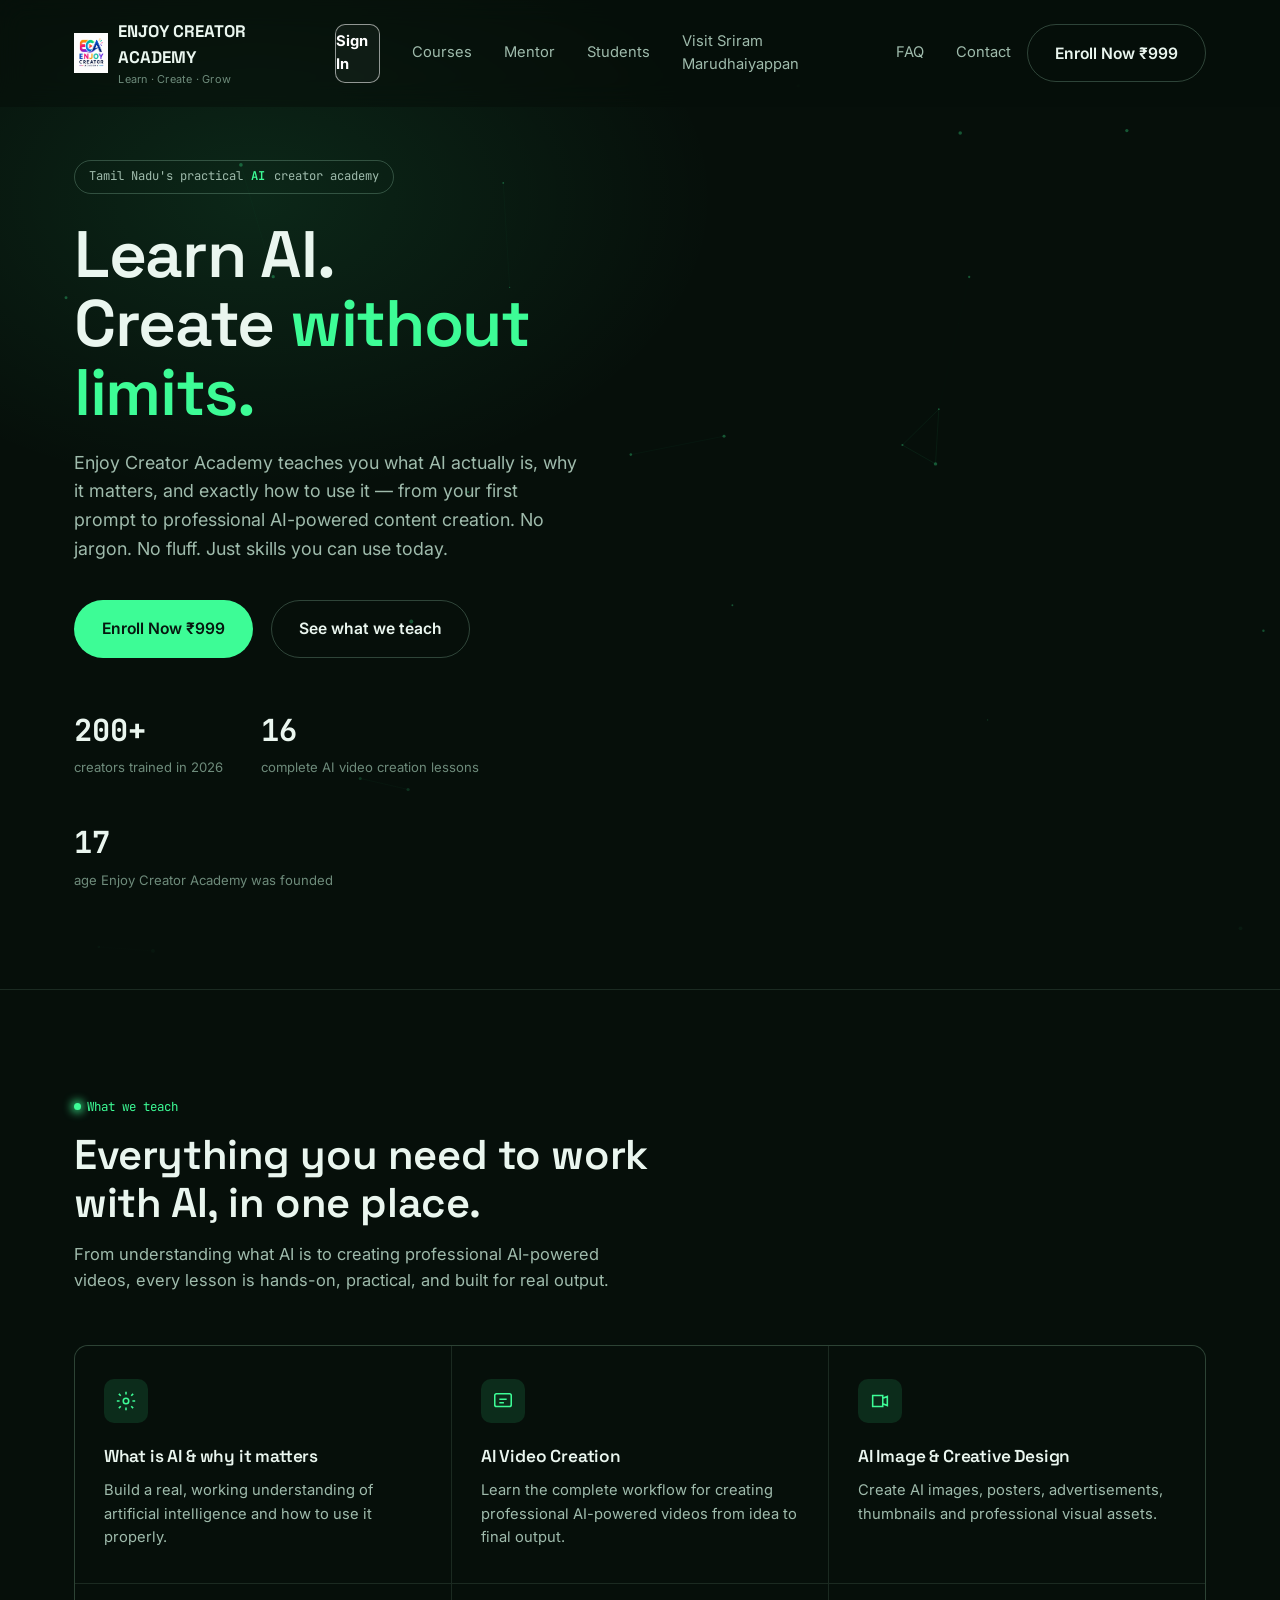
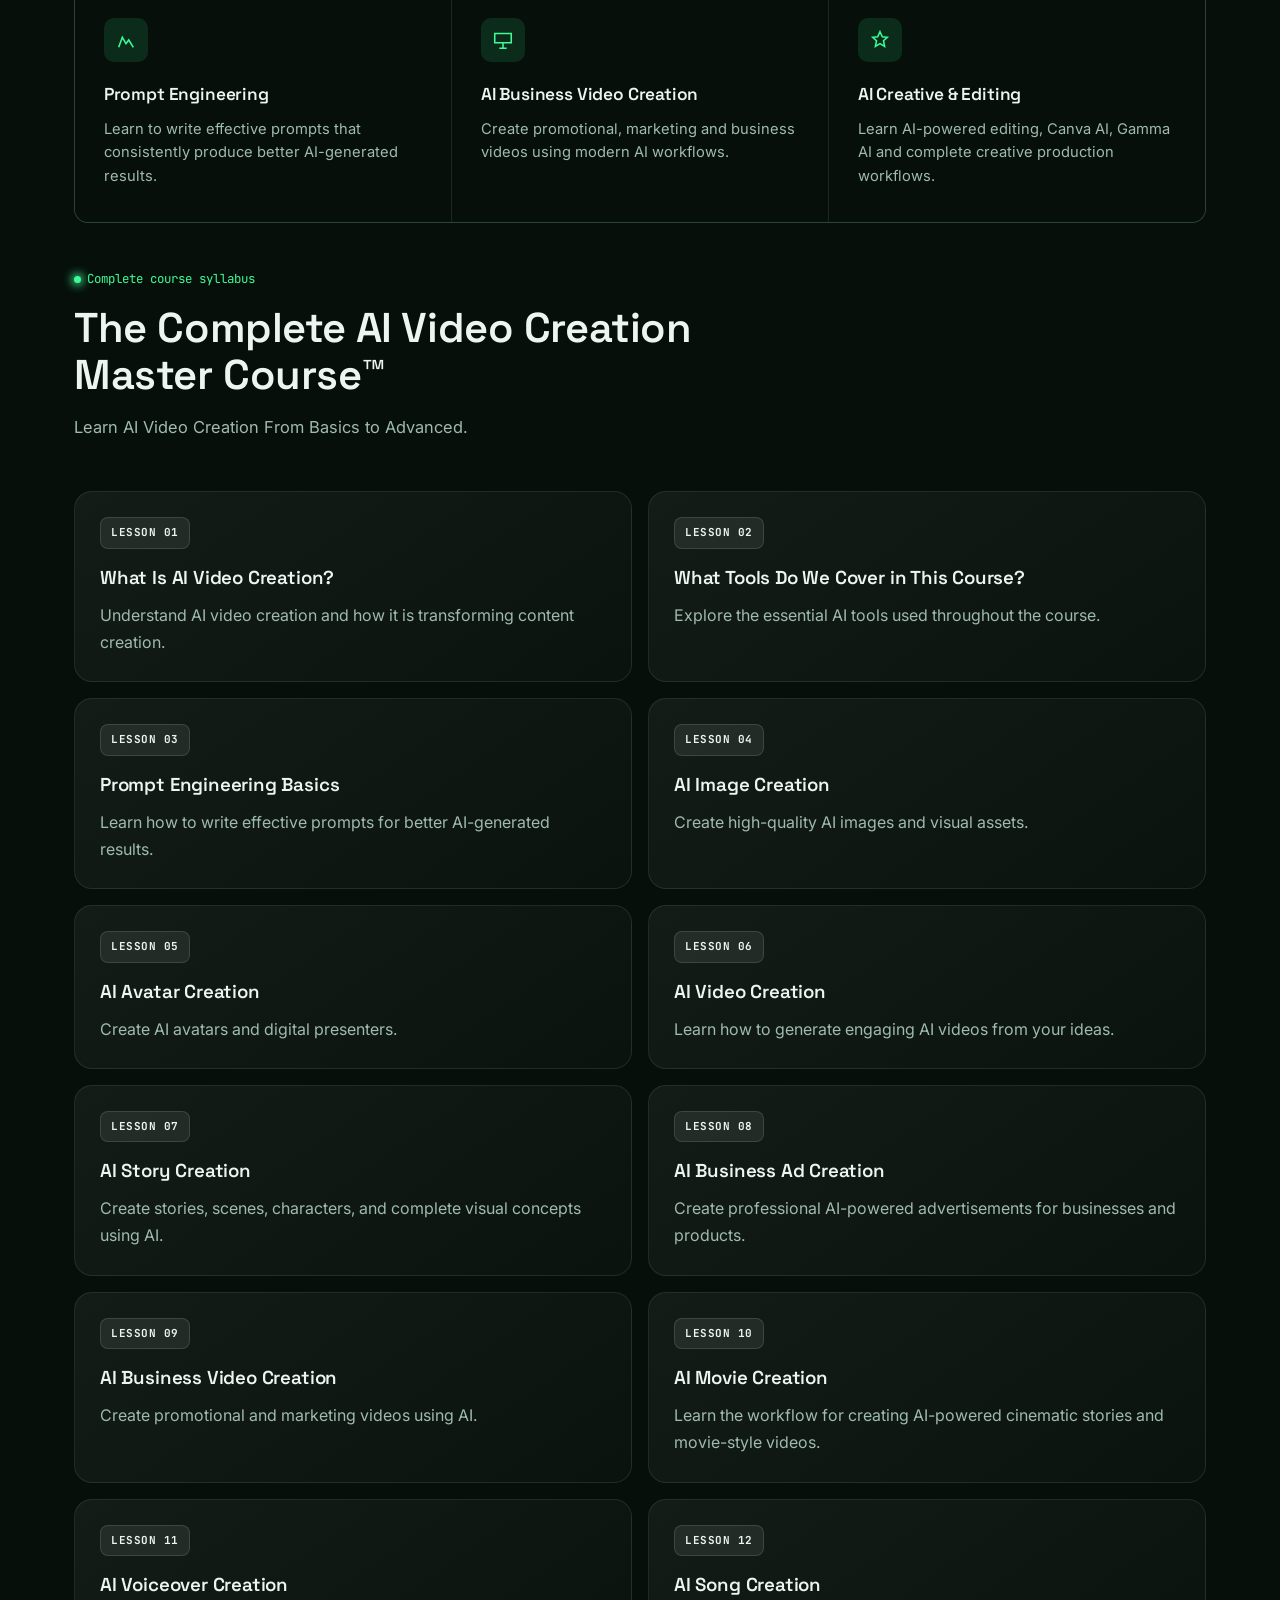
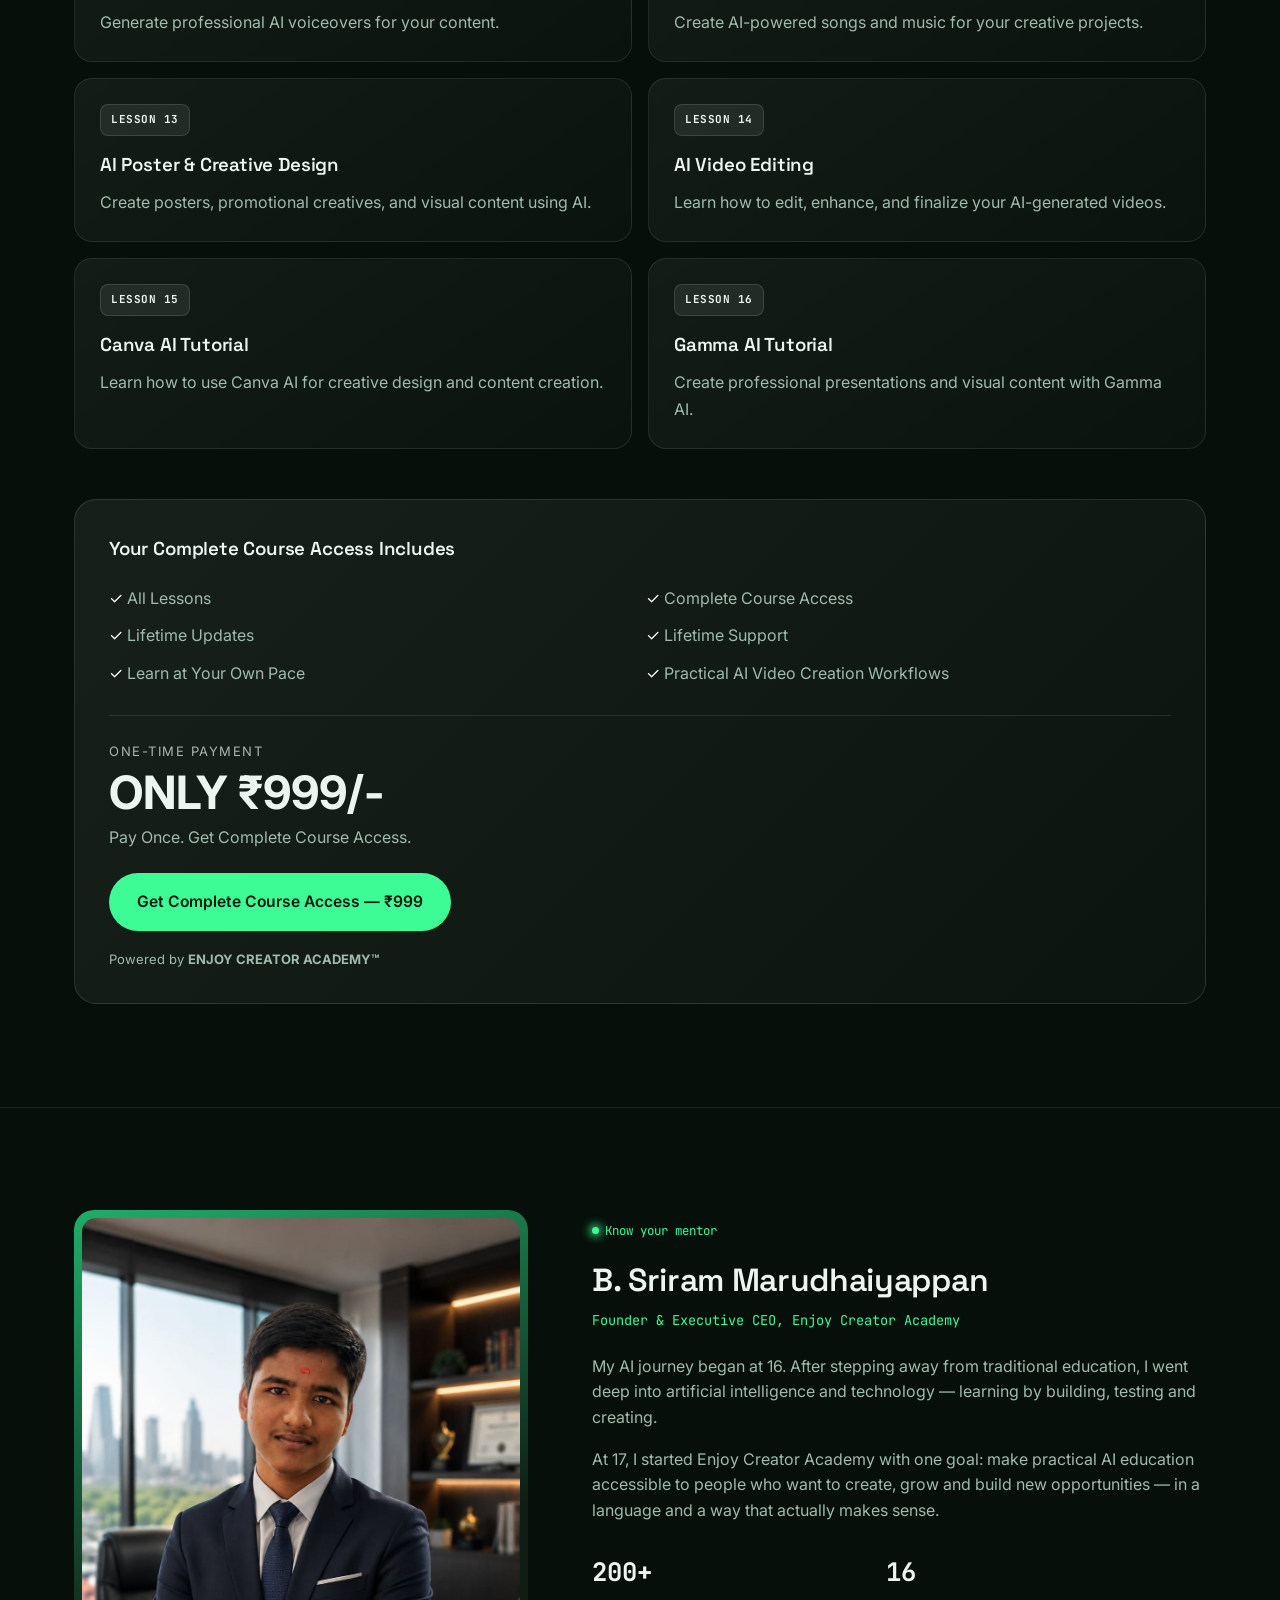
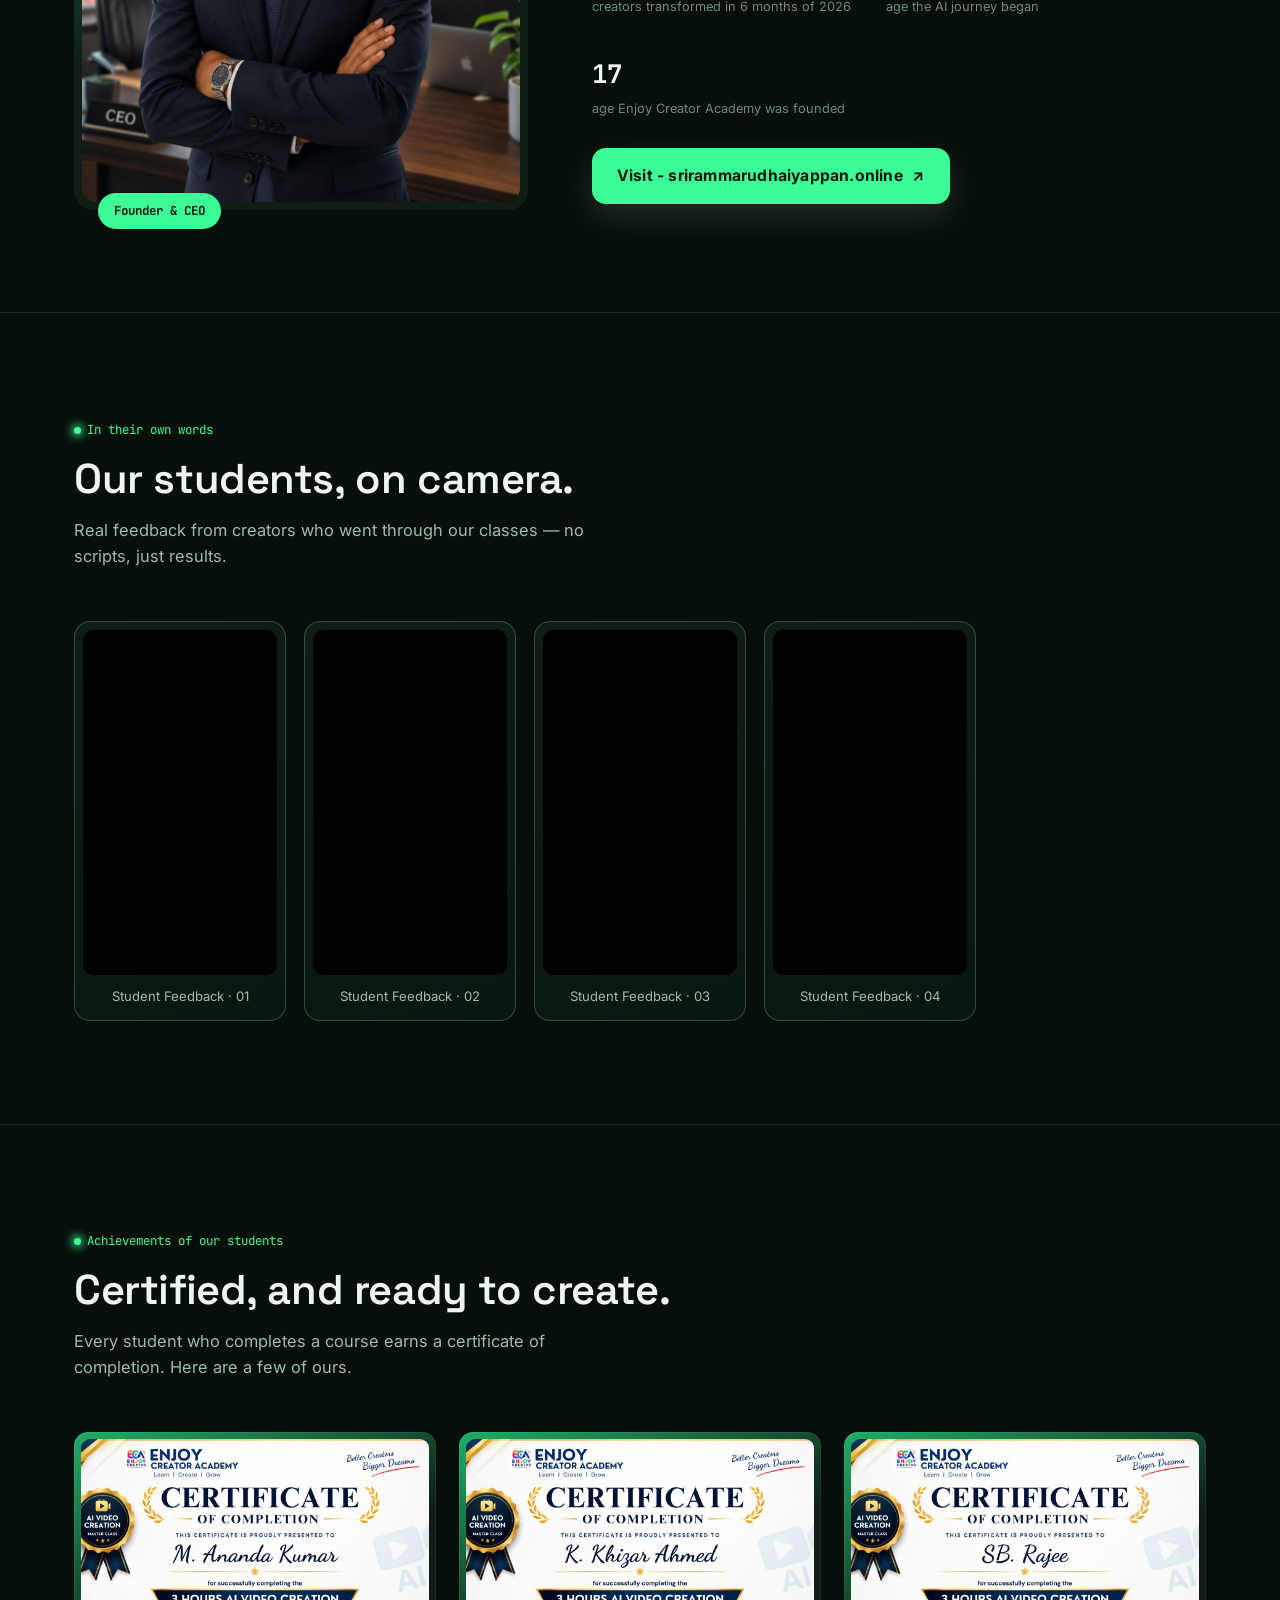
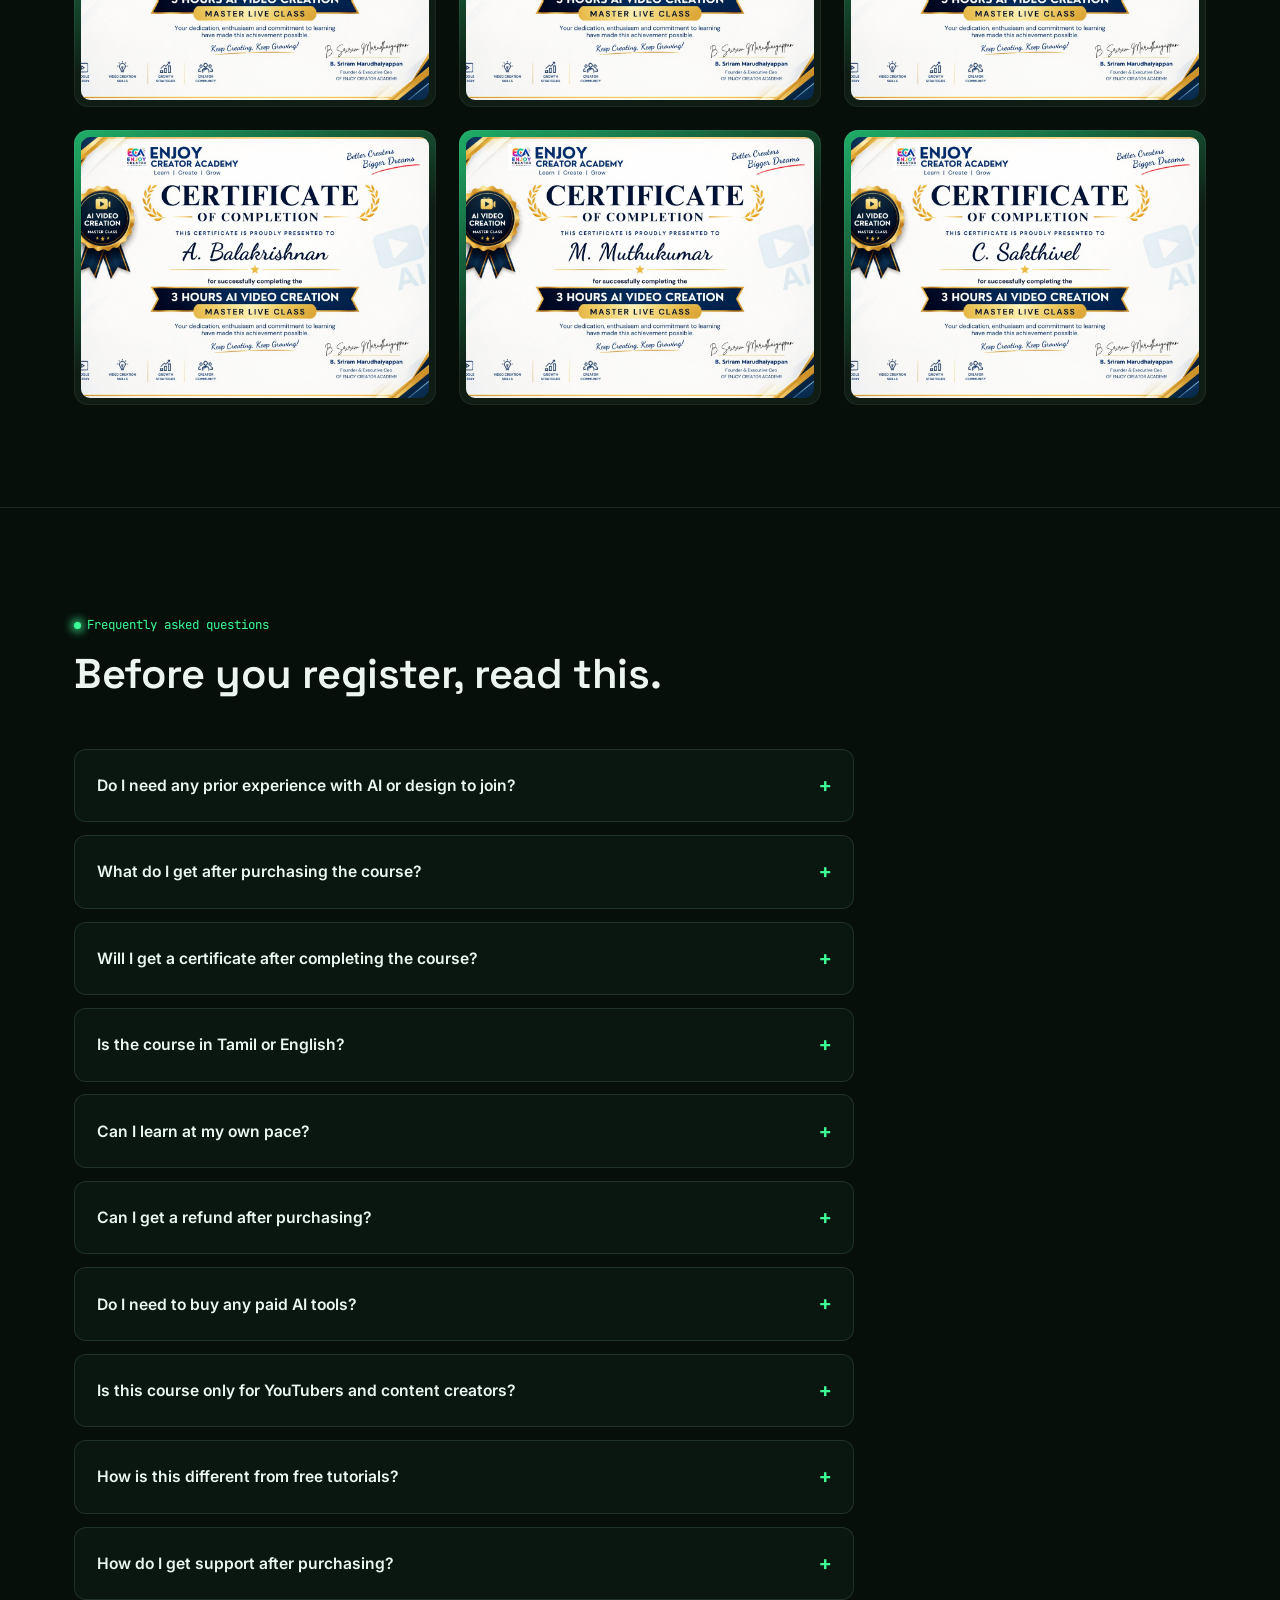
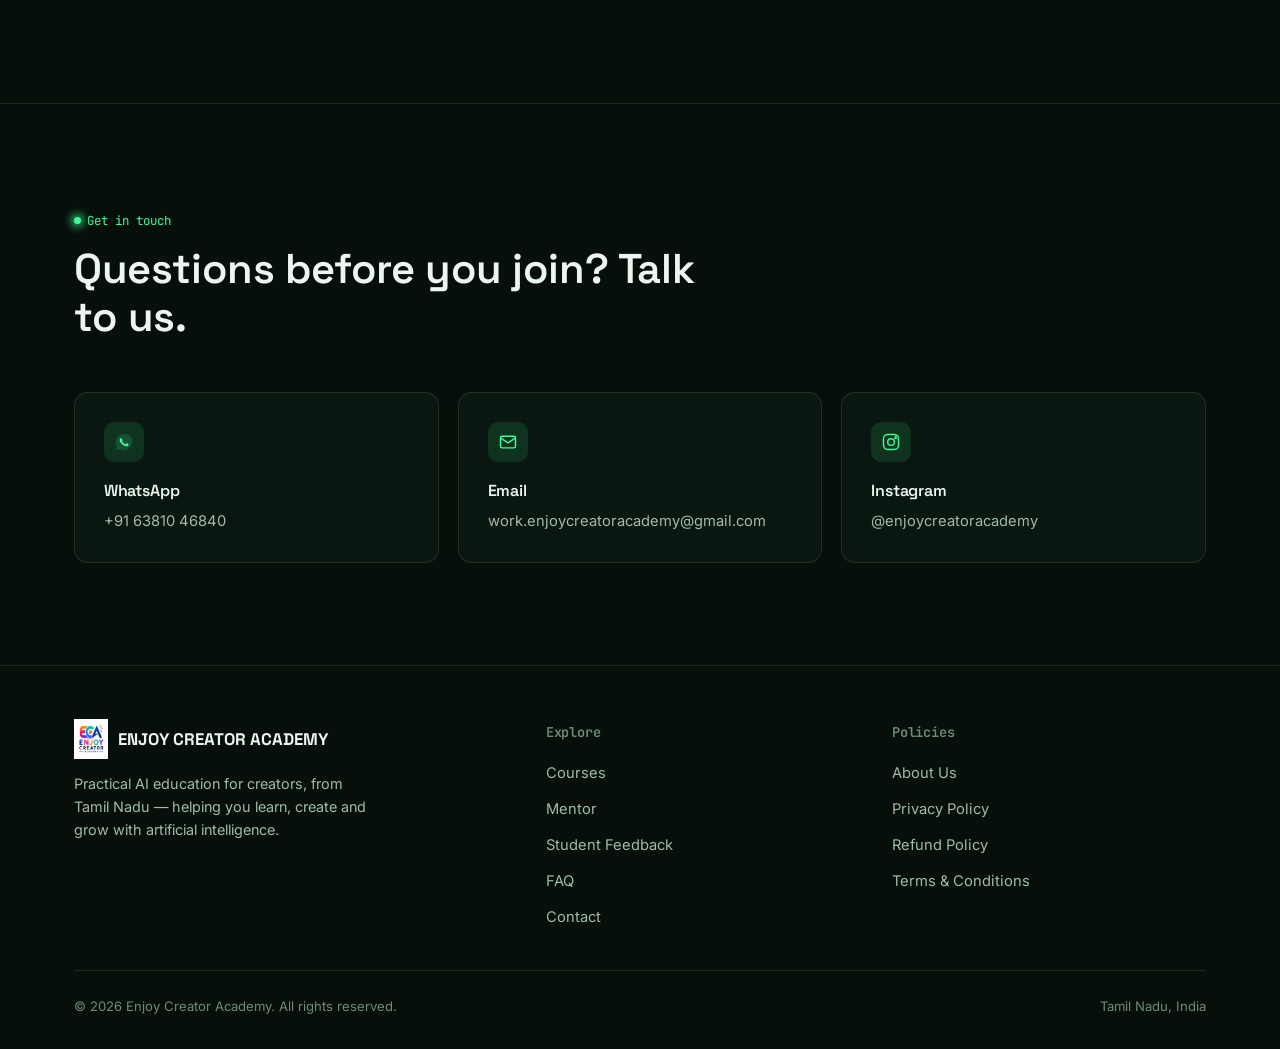
==== commit 60720b4c: "Change greeting from 'Hello' to 'Goodbye'" ====
--- a/index.html
+++ b/index.html
@@ -1,438 +1,1369 @@
 <!DOCTYPE html>
+
 <html lang="en">
 <head>
 <meta charset="UTF-8">
 <meta name="viewport" content="width=device-width, initial-scale=1.0">
+
 <title>Enjoy Creator Academy — Learn AI. Create Without Limits.</title>
-<meta name="description" content="Enjoy Creator Academy teaches practical, hands-on AI skills through an AI Video Creation Course led by founder B. Sriram Marudhaiyappan.">
+
+<meta name="description" content="Enjoy Creator Academy teaches practical, hands-on AI skills — AI video creation, prompting, AI tools, creative design and business automation.">
 
 <meta http-equiv="X-Content-Type-Options" content="nosniff">
 <meta name="referrer" content="strict-origin-when-cross-origin">
 
 <link rel="preconnect" href="https://fonts.googleapis.com">
 <link rel="preconnect" href="https://fonts.gstatic.com" crossorigin>
+
 <link href="https://fonts.googleapis.com/css2?family=Space+Grotesk:wght@500;600;700&family=Inter:wght@400;500;600;700&family=JetBrains+Mono:wght@500;700&display=swap" rel="stylesheet">
+
 <link rel="stylesheet" href="style.css">
+
+<style>
+/* ================= SIGN IN NAV BUTTON ================= */
+
+.nav-signin {
+  display:inline-flex !important;
+  align-items:center;
+  justify-content:center;
+  padding:9px 17px;
+  border:1px solid rgba(255,255,255,.55);
+  border-radius:10px;
+  color:#fff !important;
+  background:rgba(255,255,255,.04);
+  font-weight:700;
+  transition:all .25s ease;
+}
+
+.nav-signin:hover {
+  background:#fff;
+  color:#050505 !important;
+  border-color:#fff;
+  transform:translateY(-1px);
+}
+
+/* ================= COURSE SYLLABUS ================= */
+
+.course-syllabus {
+  margin-top:42px;
+}
+
+.syllabus-grid {
+  display:grid;
+  grid-template-columns:repeat(2,minmax(0,1fr));
+  gap:16px;
+  margin-top:28px;
+}
+
+.syllabus-card {
+  position:relative;
+  padding:25px;
+  border:1px solid rgba(255,255,255,.09);
+  border-radius:18px;
+  background:linear-gradient(
+    145deg,
+    rgba(255,255,255,.055),
+    rgba(255,255,255,.018)
+  );
+  transition:transform .3s ease,border-color .3s ease,box-shadow .3s ease;
+}
+
+.syllabus-card:hover {
+  transform:translateY(-5px);
+  border-color:rgba(255,255,255,.25);
+  box-shadow:0 18px 45px rgba(0,0,0,.25);
+}
+
+.lesson-number {
+  display:inline-flex;
+  align-items:center;
+  justify-content:center;
+  min-width:74px;
+  padding:6px 10px;
+  border-radius:8px;
+  background:rgba(255,255,255,.08);
+  border:1px solid rgba(255,255,255,.12);
+  font-family:"JetBrains Mono",monospace;
+  font-size:11px;
+  font-weight:700;
+  letter-spacing:.5px;
+  margin-bottom:14px;
+}
+
+.syllabus-card h3 {
+  margin:0 0 9px;
+}
+
+.syllabus-card p {
+  margin:0;
+  color:var(--text-dim);
+  line-height:1.7;
+}
+
+.course-access {
+  margin-top:50px;
+  padding:34px;
+  border-radius:22px;
+  border:1px solid rgba(255,255,255,.12);
+  background:linear-gradient(
+    135deg,
+    rgba(255,255,255,.07),
+    rgba(255,255,255,.025)
+  );
+}
+
+.course-access h3 {
+  margin-top:0;
+}
+
+.access-list {
+  list-style:none;
+  padding:0;
+  margin:22px 0 28px;
+  display:grid;
+  grid-template-columns:repeat(2,minmax(0,1fr));
+  gap:12px;
+}
+
+.access-list li {
+  color:var(--text-dim);
+}
+
+.access-list li::first-letter {
+  color:#fff;
+}
+
+.one-time {
+  border-top:1px solid rgba(255,255,255,.1);
+  padding-top:25px;
+}
+
+.one-time-label {
+  display:block;
+  font-size:13px;
+  text-transform:uppercase;
+  letter-spacing:1.5px;
+  opacity:.7;
+  margin-bottom:8px;
+}
+
+.one-time-price {
+  display:block;
+  font-size:46px;
+  line-height:1;
+  font-weight:700;
+  margin-bottom:10px;
+}
+
+.one-time-note {
+  color:var(--text-dim);
+  margin-bottom:22px;
+}
+
+/* ================= RESPONSIVE ================= */
+
+@media (max-width:760px) {
+  .syllabus-grid,
+  .access-list {
+    grid-template-columns:1fr;
+  }
+
+  .course-access {
+    padding:25px 20px;
+  }
+
+  .one-time-price {
+    font-size:38px;
+  }
+
+  .nav-signin {
+    padding:8px 13px;
+  }
+}
+</style>
+
 </head>
+
 <body>
 
 <!-- ================= HEADER ================= -->
+
 <header class="site-header" id="siteHeader">
-  <div class="container">
-    <a href="#top" class="brand">
-      <span class="brand-mark"><img src="ecalogo.jpg" alt="Enjoy Creator Academy Logo" height="40" width="40"></span>
-      <span>ENJOY CREATOR ACADEMY<small>Learn · Create · Grow</small></span>
-    </a>
-
-    <nav class="nav-links" id="navLinks">
-      <a href="https://ecalearningpotral.online">Sign In</a>
-      <a href="#courses">Courses</a>
-      <a href="#course-syllabus">AI Video Creation Course</a>
-      <a href="#mentor">Mentor</a>
-      <a href="#feedback">Students</a>
-      <a href="https://srirammarudhaiyappan.online" target="_blank" rel="noopener noreferrer">Visit srirammarudhaiyappan.online</a>
-      <a href="#faq">FAQ</a>
-      <a href="#contact">Contact</a>
-    </nav>
-
-    <div class="header-cta">
-      <a href="https://rzp.io/rzp/RQoClyz" class="btn btn-ghost">Enroll Now ₹999</a>
-      <button class="nav-toggle" id="navToggle" aria-label="Toggle menu" aria-expanded="false"><span></span></button>
-    </div>
-  </div>
+
+<div class="container">
+
+<a href="#top" class="brand">
+
+<span class="brand-mark">
+<img src="ecalogo.jpg" alt="Enjoy Creator Academy Logo" height="40" width="40">
+</span>
+
+<span>
+ENJOY CREATOR ACADEMY
+<small>Learn · Create · Grow</small>
+</span>
+
+</a>
+
+<nav class="nav-links" id="navLinks">
+
+<!-- 1st OPTION — SIGN IN -->
+
+<a href="https://ecalearningportal.online" class="nav-signin" target="_blank" rel="noopener noreferrer">
+Sign In
+</a>
+
+<a href="#courses">Courses</a>
+
+<a href="#mentor">Mentor</a>
+
+<a href="#feedback">Students</a>
+
+<a href="https://srirammarudhaiyappan.online" target="_blank" rel="noopener noreferrer">
+Visit Sriram Marudhaiyappan
+</a>
+
+<a href="#faq">FAQ</a>
+
+<a href="#contact">Contact</a>
+
+</nav>
+
+<div class="header-cta">
+
+<a href="https://rzp.io/rzp/RQoClyz" class="btn btn-ghost">
+Enroll Now ₹999
+</a>
+
+<button class="nav-toggle" id="navToggle" aria-label="Toggle menu" aria-expanded="false">
+<span></span>
+</button>
+
+</div>
+
+</div>
+
 </header>
 
 <main id="top">
 
-  <!-- ================= HERO ================= -->
-  <section class="hero">
-    <canvas class="hero-network" id="heroNetwork" aria-hidden="true"></canvas>
-    <div class="container">
-      <div class="hero-copy">
-        <span class="hero-eyebrow">Tamil Nadu's practical <strong>AI</strong> creator academy</span>
-        <h1>Learn AI.<br>Create <span class="accent">without limits.</span></h1>
-        <p class="hero-sub">Learn practical AI video creation from prompting and image generation to cinematic videos, advertisements, voiceovers, music and professional AI-powered content.</p>
-
-        <div class="hero-actions">
-          <a href="https://rzp.io/rzp/RQoClyz" class="btn btn-primary">Enroll Now ₹999</a>
-          <a href="#course-syllabus" class="btn btn-ghost">View Course Syllabus</a>
-        </div>
-
-        <div class="hero-stats reveal">
-          <div class="stat"><b>200+</b><span>creators trained in 2026</span></div>
-          <div class="stat"><b>AI VIDEO</b><span>CREATION COURSE</span></div>
-          <div class="stat"><b>₹999</b><span>COURSE ENROLLMENT</span></div>
-        </div>
-      </div>
-    </div>
-  </section>
-
-  <!-- ================= WHAT WE TEACH ================= -->
-  <section class="section" id="courses">
-    <div class="container">
-      <div class="section-head reveal">
-        <span class="kicker">What we teach</span>
-        <h2>Learn AI video creation from idea to final output.</h2>
-        <p>Build practical AI video creation skills through a structured, hands-on course designed for creators, students, freelancers and business owners.</p>
-      </div>
-
-      <div class="course-grid reveal">
-        <article class="course-card">
-          <div class="course-icon">
-            <svg width="22" height="22" viewBox="0 0 24 24" fill="none" stroke="currentColor" stroke-width="1.7"><circle cx="12" cy="12" r="3"/><path d="M12 2v3M12 19v3M4.2 4.2l2.1 2.1M17.7 17.7l2.1 2.1M2 12h3M19 12h3M4.2 19.8l2.1-2.1M17.7 6.3l2.1-2.1"/></svg>
-          </div>
-          <h3>AI Video Creation Course</h3>
-          <p>Learn the complete workflow for creating engaging AI-powered videos from concept to finished content.</p>
-        </article>
-
-        <article class="course-card">
-          <div class="course-icon">
-            <svg width="22" height="22" viewBox="0 0 24 24" fill="none" stroke="currentColor" stroke-width="1.7"><rect x="3" y="4" width="18" height="14" rx="2"/><path d="M8 10h8M8 14h5"/></svg>
-          </div>
-          <h3>Prompt Engineering</h3>
-          <p>Learn how to create effective prompts that produce better images, videos, scripts, voices and creative outputs.</p>
-        </article>
-
-        <article class="course-card">
-          <div class="course-icon">
-            <svg width="22" height="22" viewBox="0 0 24 24" fill="none" stroke="currentColor" stroke-width="1.7"><path d="M4 6h11v12H4zM15 9l5-2v10l-5-2"/></svg>
-          </div>
-          <h3>AI Image &amp; Video Generation</h3>
-          <p>Create AI images, posters, thumbnails, advertisements, cinematic shots and complete video scenes.</p>
-        </article>
-
-        <article class="course-card">
-          <div class="course-icon">
-            <svg width="22" height="22" viewBox="0 0 24 24" fill="none" stroke="currentColor" stroke-width="1.7"><path d="M4 20l4-11 4 7 3-4 5 8"/></svg>
-          </div>
-          <h3>Cinematic AI Content</h3>
-          <p>Turn your ideas into cinematic short films, storytelling sequences and professional-looking AI video content.</p>
-        </article>
-
-        <article class="course-card">
-          <div class="course-icon">
-            <svg width="22" height="22" viewBox="0 0 24 24" fill="none" stroke="currentColor" stroke-width="1.7"><path d="M3 5h18v10H3zM8 21h8M12 15v6"/></svg>
-          </div>
-          <h3>AI Voice, Song &amp; Music</h3>
-          <p>Create AI voiceovers, songs and background music to complete your videos and creative projects.</p>
-        </article>
-
-        <article class="course-card">
-          <div class="course-icon">
-            <svg width="22" height="22" viewBox="0 0 24 24" fill="none" stroke="currentColor" stroke-width="1.7"><path d="M12 3l2.5 5.5L20 9l-4.2 3.8L17 19l-5-3-5 3 1.2-6.2L4 9l5.5-.5z"/></svg>
-          </div>
-          <h3>AI Business Advertisement</h3>
-          <p>Create powerful AI advertisements and promotional videos for brands, products, services and businesses.</p>
-        </article>
-      </div>
-    </div>
-  </section>
-
-  <!-- ================= AI VIDEO CREATION COURSE / SYLLABUS ================= -->
-  <section class="section" id="course-syllabus">
-    <div class="container">
-      <div class="section-head reveal">
-        <span class="kicker">AI Video Creation Course</span>
-        <h2>From your first prompt to your final AI video.</h2>
-        <p>A practical syllabus covering the complete AI video creation workflow.</p>
-      </div>
-
-      <div class="live-panel reveal">
-        <div class="live-grid">
-          <div>
-            <span class="badge-dates">AI VIDEO CREATION · COMPLETE COURSE</span>
-            <h2>AI Video Creation Course</h2>
-            <p style="color:var(--text-dim); max-width:52ch;">Learn how to turn ideas into professional AI-powered visual content using a practical, step-by-step workflow.</p>
-
-            <ul class="live-list">
-              <li>What is AI &amp; how AI video creation works</li>
-              <li>Prompting fundamentals &amp; effective prompt creation</li>
-              <li>AI image generation for thumbnails, posters and creative assets</li>
-              <li>AI business advertisement video creation</li>
-              <li>AI cartoon video creation</li>
-              <li>AI cinematic short film creation</li>
-              <li>AI movie creation from concept to scenes</li>
-              <li>AI character &amp; scene consistency techniques</li>
-              <li>AI voiceover creation</li>
-              <li>AI song &amp; music creation</li>
-              <li>AI YouTube thumbnail generation</li>
-              <li>Complete AI video workflow: idea → prompt → visuals → voice → music → final video</li>
-            </ul>
-          </div>
-
-          <div class="reg-card">
-            <span class="badge-dates">LIMITED SEATS ONLY AVAILABLE — RESERVE SOON</span>
-            <div class="price-row">
-              <span class="price-old">₹10,999</span>
-              <span class="price-new">₹999</span>
-            </div>
-            <span class="seats">Limited seats • Offer resets every 19 minutes</span>
-
-            <div class="countdown" id="countdown" aria-live="polite">
-              <div class="cd-box"><b id="cd-mins">19</b><span>mins</span></div>
-              <div class="cd-box"><b id="cd-secs">00</b><span>secs</span></div>
-            </div>
-
-            <a href="https://rzp.io/rzp/RQoClyz" class="btn btn-primary btn-block">Enroll Now ₹999</a>
-
-            <div class="reg-meta">
-              <span>💰 Course Fee: ₹999</span>
-              <span>🎬 AI Video Creation Course</span>
-              <span>💻 Learn Online</span>
-            </div>
-          </div>
-        </div>
-      </div>
-    </div>
-  </section>
-
-  <!-- ================= MENTOR ================= -->
-  <section class="section" id="mentor">
-    <div class="container">
-      <div class="mentor-grid">
-        <div class="mentor-photo reveal">
-          <img src="assets/images/founder.jpg" alt="B. Sriram Marudhaiyappan, Founder and CEO of Enjoy Creator Academy" loading="lazy">
-          <span class="tag">Founder &amp; CEO</span>
-        </div>
-
-        <div class="mentor-copy reveal">
-          <span class="kicker">Know your mentor</span>
-          <h3 class="mentor-name">B. Sriram Marudhaiyappan</h3>
-          <span class="mentor-role">Founder &amp; Executive CEO, Enjoy Creator Academy</span>
-
-          <div class="mentor-bio">
-            <p>My AI journey began at 16. After stepping away from traditional education, I went deep into artificial intelligence and technology — learning by building, testing and creating.</p>
-            <p>At 17, I started Enjoy Creator Academy with one goal: make practical AI education accessible to people who want to create, grow and build new opportunities — in a language and a way that actually makes sense.</p>
-          </div>
-
-          <div class="mentor-stats">
-            <div class="stat"><b>200+</b><span>creators transformed in 6 months of 2026</span></div>
-            <div class="stat"><b>16</b><span>age the AI journey began</span></div>
-            <div class="stat"><b>17</b><span>age Enjoy Creator Academy was founded</span></div>
-          </div>
-
-          <a href="https://srirammarudhaiyappan.online" target="_blank" rel="noopener noreferrer" class="btn btn-primary" style="margin-top:28px; padding:14px 24px; border-radius:14px; font-weight:700; letter-spacing:.2px; box-shadow:0 12px 30px rgba(255,255,255,.12);">Visit - srirammarudhaiyappan.online <span aria-hidden="true">↗</span></a>
-        </div>
-      </div>
-    </div>
-  </section>
-
-  <!-- ================= STUDENT FEEDBACK ================= -->
-  <section class="section" id="feedback">
-    <div class="container">
-      <div class="section-head reveal">
-        <span class="kicker">In their own words</span>
-        <h2>Our students, on camera.</h2>
-        <p>Real feedback from creators who went through our live classes — no scripts, just results.</p>
-      </div>
-
-      <div class="feedback-grid reveal">
-        <article class="feedback-card">
-          <div class="feedback-frame">
-            <iframe src="https://www.youtube.com/embed/Ld6iSbZVHXE?rel=0&modestbranding=1" title="Student feedback video 1" loading="lazy" allow="accelerometer; autoplay; clipboard-write; encrypted-media; gyroscope; picture-in-picture; web-share" allowfullscreen referrerpolicy="strict-origin-when-cross-origin"></iframe>
-          </div>
-          <p class="feedback-name">Student Feedback · 01</p>
-        </article>
-        <article class="feedback-card">
-          <div class="feedback-frame">
-            <iframe src="https://www.youtube.com/embed/Qyh2f0Qc8zE?rel=0&modestbranding=1" title="Student feedback video 2" loading="lazy" allow="accelerometer; autoplay; clipboard-write; encrypted-media; gyroscope; picture-in-picture; web-share" allowfullscreen referrerpolicy="strict-origin-when-cross-origin"></iframe>
-          </div>
-          <p class="feedback-name">Student Feedback · 02</p>
-        </article>
-        <article class="feedback-card">
-          <div class="feedback-frame">
-            <iframe src="https://www.youtube.com/embed/CZJgdfQBS98?rel=0&modestbranding=1" title="Student feedback video 3" loading="lazy" allow="accelerometer; autoplay; clipboard-write; encrypted-media; gyroscope; picture-in-picture; web-share" allowfullscreen referrerpolicy="strict-origin-when-cross-origin"></iframe>
-          </div>
-          <p class="feedback-name">Student Feedback · 03</p>
-        </article>
-        <article class="feedback-card">
-          <div class="feedback-frame">
-            <iframe src="https://www.youtube.com/embed/JDRdID_DXOQ?rel=0&modestbranding=1" title="Student feedback video 4" loading="lazy" allow="accelerometer; autoplay; clipboard-write; encrypted-media; gyroscope; picture-in-picture; web-share" allowfullscreen referrerpolicy="strict-origin-when-cross-origin"></iframe>
-          </div>
-          <p class="feedback-name">Student Feedback · 04</p>
-        </article>
-      </div>
-    </div>
-  </section>
-
-  <!-- ================= ACHIEVEMENTS / CERTIFICATES ================= -->
-  <section class="section" id="achievements">
-    <div class="container">
-      <div class="section-head reveal">
-        <span class="kicker">Achievements of our students</span>
-        <h2>Certified, and ready to create.</h2>
-        <p>Every student who completes a live class earns a certificate of completion. Here are a few of ours.</p>
-      </div>
-
-      <div class="cert-grid reveal" id="certGrid">
-        <div class="cert-card" data-full="assets/certificates/certificate-1.jpg"><img src="assets/certificates/certificate-1.jpg" alt="Certificate of completion — AI Video Creation Master Class" loading="lazy"><span class="cert-glow"></span></div>
-        <div class="cert-card" data-full="assets/certificates/certificate-2.jpg"><img src="assets/certificates/certificate-2.jpg" alt="Certificate of completion — AI Video Creation Master Class" loading="lazy"><span class="cert-glow"></span></div>
-        <div class="cert-card" data-full="assets/certificates/certificate-3.jpg"><img src="assets/certificates/certificate-3.jpg" alt="Certificate of completion — AI Video Creation Master Class" loading="lazy"><span class="cert-glow"></span></div>
-        <div class="cert-card" data-full="assets/certificates/certificate-4.jpg"><img src="assets/certificates/certificate-4.jpg" alt="Certificate of completion — AI Video Creation Master Class" loading="lazy"><span class="cert-glow"></span></div>
-        <div class="cert-card" data-full="assets/certificates/certificate-5.jpg"><img src="assets/certificates/certificate-5.jpg" alt="Certificate of completion — AI Video Creation Master Class" loading="lazy"><span class="cert-glow"></span></div>
-        <div class="cert-card" data-full="assets/certificates/certificate-6.jpg"><img src="assets/certificates/certificate-6.jpg" alt="Certificate of completion — AI Video Creation Master Class" loading="lazy"><span class="cert-glow"></span></div>
-      </div>
-    </div>
-  </section>
-
-  <!-- ================= FAQ ================= -->
-  <section class="section" id="faq">
-    <div class="container">
-      <div class="section-head reveal">
-        <span class="kicker">Frequently asked questions</span>
-        <h2>Before you register, read this.</h2>
-      </div>
-
-      <div class="faq-list reveal">
-        <details class="faq-item">
-          <summary>Do I need any prior experience with AI or design to join?</summary>
-          <div class="faq-a">No. The course is built for complete beginners. We start from the basics and build up to practical AI video creation step by step.</div>
-        </details>
-        <details class="faq-item">
-          <summary>What do I need to attend the course?</summary>
-          <div class="faq-a">A phone or laptop, a stable internet connection, and a Google account. All tools used in the course will be shared with you.</div>
-        </details>
-        <details class="faq-item">
-          <summary>Will I get a certificate after the course?</summary>
-          <div class="faq-a">Yes. Students who complete the AI Video Creation Course receive an official Enjoy Creator Academy certificate of completion.</div>
-        </details>
-        <details class="faq-item">
-          <summary>Is the course in Tamil or English?</summary>
-          <div class="faq-a">The course is taught in Tamil, with English used for technical terms and on-screen tool instructions, so it's easy to follow either way.</div>
-        </details>
-        <details class="faq-item">
-          <summary>Do I need to buy any paid AI tools?</summary>
-          <div class="faq-a">No. We teach using free and low-cost AI tools first, and show you how to scale up only if and when you choose to.</div>
-        </details>
-        <details class="faq-item">
-          <summary>Is this course only for YouTubers and content creators?</summary>
-          <div class="faq-a">Not at all. Business owners, students, marketers and freelancers can use the same AI video creation skills in their own work.</div>
-        </details>
-        <details class="faq-item">
-          <summary>How is this different from free YouTube tutorials?</summary>
-          <div class="faq-a">The course provides a structured learning path, practical workflows and direct guidance instead of scattered tutorials.</div>
-        </details>
-        <details class="faq-item">
-          <summary>Can I get a refund after registering?</summary>
-          <div class="faq-a">Registrations are non-refundable once confirmed, since seats are limited and reserved specifically for you. Please see our Refund Policy for full details.</div>
-        </details>
-        <details class="faq-item">
-          <summary>How do I get support after I register?</summary>
-          <div class="faq-a">You'll get access to our WhatsApp support line, where our team answers questions before, during and after the course.</div>
-        </details>
-      </div>
-    </div>
-  </section>
-
-  <!-- ================= CONTACT ================= -->
-  <section class="section" id="contact">
-    <div class="container">
-      <div class="section-head reveal">
-        <span class="kicker">Get in touch</span>
-        <h2>Questions before you join? Talk to us.</h2>
-      </div>
-
-      <div class="contact-grid reveal">
-        <a class="contact-card" href="https://wa.me/916381046840" target="_blank" rel="noopener noreferrer">
-          <div class="c-icon"><svg width="20" height="20" viewBox="0 0 24 24" fill="currentColor"><path d="M12 2C6.5 2 2 6.4 2 11.9c0 1.9.5 3.6 1.5 5.2L2 22l5.1-1.3c1.5.8 3.2 1.2 4.9 1.2 5.5 0 10-4.4 10-9.9C22 6.4 17.5 2 12 2z" opacity=".15"/><path d="M17.3 14.4c-.3-.1-1.6-.8-1.8-.9-.2-.1-.4-.1-.6.1-.2.3-.7.9-.8 1-.1.2-.3.2-.6.1-.3-.1-1.2-.4-2.2-1.4-.8-.7-1.4-1.6-1.5-1.9-.2-.3 0-.4.1-.6l.4-.5c.1-.2.1-.3 0-.5-.1-.1-.6-1.4-.8-1.9-.2-.5-.4-.4-.6-.4h-.5c-.2 0-.5.1-.7.3-.2.3-.9.9-.9 2.2s.9 2.5 1.1 2.7c.1.2 1.8 2.8 4.5 3.8.6.3 1.1.4 1.5.5.6.2 1.2.2 1.6.1.5-.1 1.6-.6 1.8-1.3.2-.6.2-1.1.2-1.2-.1-.2-.3-.2-.6-.4z"/></svg></div>
-          <h3>WhatsApp</h3>
-          <p>+91 63810 46840</p>
-        </a>
-        <a class="contact-card" href="mailto:work.enjoycreatoracademy@gmail.com">
-          <div class="c-icon"><svg width="20" height="20" viewBox="0 0 24 24" fill="none" stroke="currentColor" stroke-width="1.7"><rect x="3" y="5" width="18" height="14" rx="2"/><path d="M3 7l9 6 9-6"/></svg></div>
-          <h3>Email</h3>
-          <p>work.enjoycreatoracademy@gmail.com</p>
-        </a>
-        <a class="contact-card" href="https://www.instagram.com/enjoycreatoracademy" target="_blank" rel="noopener noreferrer">
-          <div class="c-icon"><svg width="20" height="20" viewBox="0 0 24 24" fill="none" stroke="currentColor" stroke-width="1.7"><rect x="3" y="3" width="18" height="18" rx="5"/><circle cx="12" cy="12" r="4"/><circle cx="17.5" cy="6.5" r="1"/></svg></div>
-          <h3>Instagram</h3>
-          <p>@enjoycreatoracademy</p>
-        </a>
-      </div>
-    </div>
-  </section>
+<!-- ================= HERO ================= -->
+
+<section class="hero">
+
+<canvas class="hero-network" id="heroNetwork" aria-hidden="true"></canvas>
+
+<div class="container">
+
+<div class="hero-copy">
+
+<span class="hero-eyebrow">
+Tamil Nadu's practical <strong>AI</strong> creator academy
+</span>
+
+<h1>
+Learn AI.<br>
+Create <span class="accent">without limits.</span>
+</h1>
+
+<p class="hero-sub">
+Enjoy Creator Academy teaches you what AI actually is, why it matters, and exactly how to use it — from your first prompt to professional AI-powered content creation. No jargon. No fluff. Just skills you can use today.
+</p>
+
+<div class="hero-actions">
+
+<a href="https://rzp.io/rzp/RQoClyz" class="btn btn-primary">
+Enroll Now ₹999
+</a>
+
+<a href="#courses" class="btn btn-ghost">
+See what we teach
+</a>
+
+</div>
+
+<div class="hero-stats reveal">
+
+<div class="stat">
+<b>200+</b>
+<span>creators trained in 2026</span>
+</div>
+
+<div class="stat">
+<b>16</b>
+<span>complete AI video creation lessons</span>
+</div>
+
+<div class="stat">
+<b>17</b>
+<span>age Enjoy Creator Academy was founded</span>
+</div>
+
+</div>
+
+</div>
+
+</div>
+
+</section>
+
+<!-- ================= WHAT WE TEACH ================= -->
+
+<section class="section" id="courses">
+
+<div class="container">
+
+<div class="section-head reveal">
+
+<span class="kicker">What we teach</span>
+
+<h2>
+Everything you need to work with AI, in one place.
+</h2>
+
+<p>
+From understanding what AI is to creating professional AI-powered videos, every lesson is hands-on, practical, and built for real output.
+</p>
+
+</div>
+
+<div class="course-grid reveal">
+
+<article class="course-card">
+
+<div class="course-icon">
+
+<svg width="22" height="22" viewBox="0 0 24 24" fill="none" stroke="currentColor" stroke-width="1.7">
+
+<circle cx="12" cy="12" r="3"/>
+
+<path d="M12 2v3M12 19v3M4.2 4.2l2.1 2.1M17.7 17.7l2.1 2.1M2 12h3M19 12h3M4.2 19.8l2.1-2.1M17.7 6.3l2.1-2.1"/>
+
+</svg>
+
+</div>
+
+<h3>What is AI &amp; why it matters</h3>
+
+<p>
+Build a real, working understanding of artificial intelligence and how to use it properly.
+</p>
+
+</article>
+
+<article class="course-card">
+
+<div class="course-icon">
+
+<svg width="22" height="22" viewBox="0 0 24 24" fill="none" stroke="currentColor" stroke-width="1.7">
+
+<rect x="3" y="4" width="18" height="14" rx="2"/>
+
+<path d="M8 10h8M8 14h5"/>
+
+</svg>
+
+</div>
+
+<h3>AI Video Creation</h3>
+
+<p>
+Learn the complete workflow for creating professional AI-powered videos from idea to final output.
+</p>
+
+</article>
+
+<article class="course-card">
+
+<div class="course-icon">
+
+<svg width="22" height="22" viewBox="0 0 24 24" fill="none" stroke="currentColor" stroke-width="1.7">
+
+<path d="M4 6h11v12H4zM15 9l5-2v10l-5-2"/>
+
+</svg>
+
+</div>
+
+<h3>AI Image &amp; Creative Design</h3>
+
+<p>
+Create AI images, posters, advertisements, thumbnails and professional visual assets.
+</p>
+
+</article>
+
+<article class="course-card">
+
+<div class="course-icon">
+
+<svg width="22" height="22" viewBox="0 0 24 24" fill="none" stroke="currentColor" stroke-width="1.7">
+
+<path d="M4 20l4-11 4 7 3-4 5 8"/>
+
+</svg>
+
+</div>
+
+<h3>Prompt Engineering</h3>
+
+<p>
+Learn to write effective prompts that consistently produce better AI-generated results.
+</p>
+
+</article>
+
+<article class="course-card">
+
+<div class="course-icon">
+
+<svg width="22" height="22" viewBox="0 0 24 24" fill="none" stroke="currentColor" stroke-width="1.7">
+
+<path d="M3 5h18v10H3zM8 21h8M12 15v6"/>
+
+</svg>
+
+</div>
+
+<h3>AI Business Video Creation</h3>
+
+<p>
+Create promotional, marketing and business videos using modern AI workflows.
+</p>
+
+</article>
+
+<article class="course-card">
+
+<div class="course-icon">
+
+<svg width="22" height="22" viewBox="0 0 24 24" fill="none" stroke="currentColor" stroke-width="1.7">
+
+<path d="M12 3l2.5 5.5L20 9l-4.2 3.8L17 19l-5-3-5 3 1.2-6.2L4 9l5.5-.5z"/>
+
+</svg>
+
+</div>
+
+<h3>AI Creative &amp; Editing</h3>
+
+<p>
+Learn AI-powered editing, Canva AI, Gamma AI and complete creative production workflows.
+</p>
+
+</article>
+
+</div>
+
+<!-- ================= COMPLETE AI VIDEO CREATION COURSE ================= -->
+
+<div class="course-syllabus">
+
+<div class="section-head reveal">
+
+<span class="kicker">Complete course syllabus</span>
+
+<h2>
+The Complete AI Video Creation Master Course™
+</h2>
+
+<p>
+Learn AI Video Creation From Basics to Advanced.
+</p>
+
+</div>
+
+<div class="syllabus-grid reveal">
+
+<article class="syllabus-card">
+
+<span class="lesson-number">LESSON 01</span>
+
+<h3>What Is AI Video Creation?</h3>
+
+<p>
+Understand AI video creation and how it is transforming content creation.
+</p>
+
+</article>
+
+<article class="syllabus-card">
+
+<span class="lesson-number">LESSON 02</span>
+
+<h3>What Tools Do We Cover in This Course?</h3>
+
+<p>
+Explore the essential AI tools used throughout the course.
+</p>
+
+</article>
+
+<article class="syllabus-card">
+
+<span class="lesson-number">LESSON 03</span>
+
+<h3>Prompt Engineering Basics</h3>
+
+<p>
+Learn how to write effective prompts for better AI-generated results.
+</p>
+
+</article>
+
+<article class="syllabus-card">
+
+<span class="lesson-number">LESSON 04</span>
+
+<h3>AI Image Creation</h3>
+
+<p>
+Create high-quality AI images and visual assets.
+</p>
+
+</article>
+
+<article class="syllabus-card">
+
+<span class="lesson-number">LESSON 05</span>
+
+<h3>AI Avatar Creation</h3>
+
+<p>
+Create AI avatars and digital presenters.
+</p>
+
+</article>
+
+<article class="syllabus-card">
+
+<span class="lesson-number">LESSON 06</span>
+
+<h3>AI Video Creation</h3>
+
+<p>
+Learn how to generate engaging AI videos from your ideas.
+</p>
+
+</article>
+
+<article class="syllabus-card">
+
+<span class="lesson-number">LESSON 07</span>
+
+<h3>AI Story Creation</h3>
+
+<p>
+Create stories, scenes, characters, and complete visual concepts using AI.
+</p>
+
+</article>
+
+<article class="syllabus-card">
+
+<span class="lesson-number">LESSON 08</span>
+
+<h3>AI Business Ad Creation</h3>
+
+<p>
+Create professional AI-powered advertisements for businesses and products.
+</p>
+
+</article>
+
+<article class="syllabus-card">
+
+<span class="lesson-number">LESSON 09</span>
+
+<h3>AI Business Video Creation</h3>
+
+<p>
+Create promotional and marketing videos using AI.
+</p>
+
+</article>
+
+<article class="syllabus-card">
+
+<span class="lesson-number">LESSON 10</span>
+
+<h3>AI Movie Creation</h3>
+
+<p>
+Learn the workflow for creating AI-powered cinematic stories and movie-style videos.
+</p>
+
+</article>
+
+<article class="syllabus-card">
+
+<span class="lesson-number">LESSON 11</span>
+
+<h3>AI Voiceover Creation</h3>
+
+<p>
+Generate professional AI voiceovers for your content.
+</p>
+
+</article>
+
+<article class="syllabus-card">
+
+<span class="lesson-number">LESSON 12</span>
+
+<h3>AI Song Creation</h3>
+
+<p>
+Create AI-powered songs and music for your creative projects.
+</p>
+
+</article>
+
+<article class="syllabus-card">
+
+<span class="lesson-number">LESSON 13</span>
+
+<h3>AI Poster &amp; Creative Design</h3>
+
+<p>
+Create posters, promotional creatives, and visual content using AI.
+</p>
+
+</article>
+
+<article class="syllabus-card">
+
+<span class="lesson-number">LESSON 14</span>
+
+<h3>AI Video Editing</h3>
+
+<p>
+Learn how to edit, enhance, and finalize your AI-generated videos.
+</p>
+
+</article>
+
+<article class="syllabus-card">
+
+<span class="lesson-number">LESSON 15</span>
+
+<h3>Canva AI Tutorial</h3>
+
+<p>
+Learn how to use Canva AI for creative design and content creation.
+</p>
+
+</article>
+
+<article class="syllabus-card">
+
+<span class="lesson-number">LESSON 16</span>
+
+<h3>Gamma AI Tutorial</h3>
+
+<p>
+Create professional presentations and visual content with Gamma AI.
+</p>
+
+</article>
+
+</div>
+
+<!-- ================= COURSE ACCESS ================= -->
+
+<div class="course-access reveal">
+
+<h3>
+Your Complete Course Access Includes
+</h3>
+
+<ul class="access-list">
+
+<li>✓ All Lessons</li>
+
+<li>✓ Complete Course Access</li>
+
+<li>✓ Lifetime Updates</li>
+
+<li>✓ Lifetime Support</li>
+
+<li>✓ Learn at Your Own Pace</li>
+
+<li>✓ Practical AI Video Creation Workflows</li>
+
+</ul>
+
+<div class="one-time">
+
+<span class="one-time-label">
+One-Time Payment
+</span>
+
+<span class="one-time-price">
+ONLY ₹999/-
+</span>
+
+<p class="one-time-note">
+Pay Once. Get Complete Course Access.
+</p>
+
+<a href="https://rzp.io/rzp/RQoClyz" class="btn btn-primary">
+Get Complete Course Access — ₹999
+</a>
+
+<p style="margin-top:18px;color:var(--text-dim);font-size:13px;">
+Powered by <strong>ENJOY CREATOR ACADEMY™</strong>
+</p>
+
+</div>
+
+</div>
+
+</div>
+
+</div>
+
+</section>
+
+<!-- ================= MENTOR ================= -->
+
+<section class="section" id="mentor">
+
+<div class="container">
+
+<div class="mentor-grid">
+
+<div class="mentor-photo reveal">
+
+<img src="assets/images/founder.jpg" alt="B. Sriram Marudhaiyappan, Founder and CEO of Enjoy Creator Academy" loading="lazy">
+
+<span class="tag">
+Founder & CEO
+</span>
+
+</div>
+
+<div class="mentor-copy reveal">
+
+<span class="kicker">
+Know your mentor
+</span>
+
+<h3 class="mentor-name">
+B. Sriram Marudhaiyappan
+</h3>
+
+<span class="mentor-role">
+Founder &amp; Executive CEO, Enjoy Creator Academy
+</span>
+
+<div class="mentor-bio">
+
+<p>
+My AI journey began at 16. After stepping away from traditional education, I went deep into artificial intelligence and technology — learning by building, testing and creating.
+</p>
+
+<p>
+At 17, I started Enjoy Creator Academy with one goal: make practical AI education accessible to people who want to create, grow and build new opportunities — in a language and a way that actually makes sense.
+</p>
+
+</div>
+
+<div class="mentor-stats">
+
+<div class="stat">
+
+<b>200+</b>
+
+<span>
+creators transformed in 6 months of 2026
+</span>
+
+</div>
+
+<div class="stat">
+
+<b>16</b>
+
+<span>
+age the AI journey began
+</span>
+
+</div>
+
+<div class="stat">
+
+<b>17</b>
+
+<span>
+age Enjoy Creator Academy was founded
+</span>
+
+</div>
+
+</div>
+
+<a href="https://srirammarudhaiyappan.online" target="_blank" rel="noopener noreferrer" class="btn btn-primary" style="margin-top:28px;padding:14px 24px;border-radius:14px;font-weight:700;letter-spacing:.2px;box-shadow:0 12px 30px rgba(255,255,255,.12);">
+
+Visit - srirammarudhaiyappan.online
+
+<span aria-hidden="true">↗</span>
+
+</a>
+
+</div>
+
+</div>
+
+</div>
+
+</section>
+
+<!-- ================= STUDENT FEEDBACK ================= -->
+
+<section class="section" id="feedback">
+
+<div class="container">
+
+<div class="section-head reveal">
+
+<span class="kicker">
+In their own words
+</span>
+
+<h2>
+Our students, on camera.
+</h2>
+
+<p>
+Real feedback from creators who went through our classes — no scripts, just results.
+</p>
+
+</div>
+
+<div class="feedback-grid reveal">
+
+<article class="feedback-card">
+
+<div class="feedback-frame">
+
+<iframe
+src="https://www.youtube.com/embed/Ld6iSbZVHXE?rel=0&modestbranding=1"
+title="Student feedback video 1"
+loading="lazy"
+allow="accelerometer; autoplay; clipboard-write; encrypted-media; gyroscope; picture-in-picture; web-share"
+allowfullscreen
+referrerpolicy="strict-origin-when-cross-origin">
+</iframe>
+
+</div>
+
+<p class="feedback-name">
+Student Feedback · 01
+</p>
+
+</article>
+
+<article class="feedback-card">
+
+<div class="feedback-frame">
+
+<iframe
+src="https://www.youtube.com/embed/Qyh2f0Qc8zE?rel=0&modestbranding=1"
+title="Student feedback video 2"
+loading="lazy"
+allow="accelerometer; autoplay; clipboard-write; encrypted-media; gyroscope; picture-in-picture; web-share"
+allowfullscreen
+referrerpolicy="strict-origin-when-cross-origin">
+</iframe>
+
+</div>
+
+<p class="feedback-name">
+Student Feedback · 02
+</p>
+
+</article>
+
+<article class="feedback-card">
+
+<div class="feedback-frame">
+
+<iframe
+src="https://www.youtube.com/embed/CZJgdfQBS98?rel=0&modestbranding=1"
+title="Student feedback video 3"
+loading="lazy"
+allow="accelerometer; autoplay; clipboard-write; encrypted-media; gyroscope; picture-in-picture; web-share"
+allowfullscreen
+referrerpolicy="strict-origin-when-cross-origin">
+</iframe>
+
+</div>
+
+<p class="feedback-name">
+Student Feedback · 03
+</p>
+
+</article>
+
+<article class="feedback-card">
+
+<div class="feedback-frame">
+
+<iframe
+src="https://www.youtube.com/embed/JDRdID_DXOQ?rel=0&modestbranding=1"
+title="Student feedback video 4"
+loading="lazy"
+allow="accelerometer; autoplay; clipboard-write; encrypted-media; gyroscope; picture-in-picture; web-share"
+allowfullscreen
+referrerpolicy="strict-origin-when-cross-origin">
+</iframe>
+
+</div>
+
+<p class="feedback-name">
+Student Feedback · 04
+</p>
+
+</article>
+
+</div>
+
+</div>
+
+</section>
+
+<!-- ================= ACHIEVEMENTS / CERTIFICATES ================= -->
+
+<section class="section" id="achievements">
+
+<div class="container">
+
+<div class="section-head reveal">
+
+<span class="kicker">
+Achievements of our students
+</span>
+
+<h2>
+Certified, and ready to create.
+</h2>
+
+<p>
+Every student who completes a course earns a certificate of completion. Here are a few of ours.
+</p>
+
+</div>
+
+<div class="cert-grid reveal" id="certGrid">
+
+<div class="cert-card" data-full="assets/certificates/certificate-1.jpg">
+
+<img src="assets/certificates/certificate-1.jpg" alt="Certificate of completion — AI Video Creation Master Class" loading="lazy">
+
+<span class="cert-glow"></span>
+
+</div>
+
+<div class="cert-card" data-full="assets/certificates/certificate-2.jpg">
+
+<img src="assets/certificates/certificate-2.jpg" alt="Certificate of completion — AI Video Creation Master Class" loading="lazy">
+
+<span class="cert-glow"></span>
+
+</div>
+
+<div class="cert-card" data-full="assets/certificates/certificate-3.jpg">
+
+<img src="assets/certificates/certificate-3.jpg" alt="Certificate of completion — AI Video Creation Master Class" loading="lazy">
+
+<span class="cert-glow"></span>
+
+</div>
+
+<div class="cert-card" data-full="assets/certificates/certificate-4.jpg">
+
+<img src="assets/certificates/certificate-4.jpg" alt="Certificate of completion — AI Video Creation Master Class" loading="lazy">
+
+<span class="cert-glow"></span>
+
+</div>
+
+<div class="cert-card" data-full="assets/certificates/certificate-5.jpg">
+
+<img src="assets/certificates/certificate-5.jpg" alt="Certificate of completion — AI Video Creation Master Class" loading="lazy">
+
+<span class="cert-glow"></span>
+
+</div>
+
+<div class="cert-card" data-full="assets/certificates/certificate-6.jpg">
+
+<img src="assets/certificates/certificate-6.jpg" alt="Certificate of completion — AI Video Creation Master Class" loading="lazy">
+
+<span class="cert-glow"></span>
+
+</div>
+
+</div>
+
+</div>
+
+</section>
+
+<!-- ================= FAQ ================= -->
+
+<section class="section" id="faq">
+
+<div class="container">
+
+<div class="section-head reveal">
+
+<span class="kicker">
+Frequently asked questions
+</span>
+
+<h2>
+Before you register, read this.
+</h2>
+
+</div>
+
+<div class="faq-list reveal">
+
+<details class="faq-item">
+
+<summary>
+Do I need any prior experience with AI or design to join?
+</summary>
+
+<div class="faq-a">
+No. The course is built for complete beginners. We start from the basics and build up to advanced AI video creation step by step.
+</div>
+
+</details>
+
+<details class="faq-item">
+
+<summary>
+What do I get after purchasing the course?
+</summary>
+
+<div class="faq-a">
+You get complete course access covering all 16 lessons, practical AI video creation workflows, lifetime updates and lifetime support.
+</div>
+
+</details>
+
+<details class="faq-item">
+
+<summary>
+Will I get a certificate after completing the course?
+</summary>
+
+<div class="faq-a">
+Yes. Students who complete the course receive an official Enjoy Creator Academy certificate of completion.
+</div>
+
+</details>
+
+<details class="faq-item">
+
+<summary>
+Is the course in Tamil or English?
+</summary>
+
+<div class="faq-a">
+The course is designed to be easy to follow, with Tamil explanations and English technical terms and on-screen tool instructions where required.
+</div>
+
+</details>
+
+<details class="faq-item">
+
+<summary>
+Can I learn at my own pace?
+</summary>
+
+<div class="faq-a">
+Yes. The course includes complete access and is designed so you can learn and practice at your own pace.
+</div>
+
+</details>
+
+<details class="faq-item">
+
+<summary>
+Can I get a refund after purchasing?
+</summary>
+
+<div class="faq-a">
+Registrations are non-refundable once confirmed, since course access is provided after purchase. Please see our Refund Policy for full details.
+</div>
+
+</details>
+
+<details class="faq-item">
+
+<summary>
+Do I need to buy any paid AI tools?
+</summary>
+
+<div class="faq-a">
+No. We introduce free and low-cost AI tools first and explain paid options where they may be useful.
+</div>
+
+</details>
+
+<details class="faq-item">
+
+<summary>
+Is this course only for YouTubers and content creators?
+</summary>
+
+<div class="faq-a">
+Not at all. Business owners, students, marketers, freelancers and creators can use these AI video and creative skills in their own work.
+</div>
+
+</details>
+
+<details class="faq-item">
+
+<summary>
+How is this different from free tutorials?
+</summary>
+
+<div class="faq-a">
+The course provides a structured 16-lesson roadmap, practical workflows and complete course access instead of scattered tutorials.
+</div>
+
+</details>
+
+<details class="faq-item">
+
+<summary>
+How do I get support after purchasing?
+</summary>
+
+<div class="faq-a">
+You'll get access to our support system where our team can guide you with questions related to the course.
+</div>
+
+</details>
+
+</div>
+
+</div>
+
+</section>
+
+<!-- ================= CONTACT ================= -->
+
+<section class="section" id="contact">
+
+<div class="container">
+
+<div class="section-head reveal">
+
+<span class="kicker">
+Get in touch
+</span>
+
+<h2>
+Questions before you join? Talk to us.
+</h2>
+
+</div>
+
+<div class="contact-grid reveal">
+
+<a class="contact-card" href="https://wa.me/916381046840" target="_blank" rel="noopener noreferrer">
+
+<div class="c-icon">
+
+<svg width="20" height="20" viewBox="0 0 24 24" fill="currentColor">
+
+<path d="M12 2C6.5 2 2 6.4 2 11.9c0 1.9.5 3.6 1.5 5.2L2 22l5.1-1.3c1.5.8 3.2 1.2 4.9 1.2 5.5 0 10-4.4 10-9.9C22 6.4 17.5 2 12 2z" opacity=".15"/>
+
+<path d="M17.3 14.4c-.3-.1-1.6-.8-1.8-.9-.2-.1-.4-.1-.6.1-.2.3-.7.9-.8 1-.1.2-.3.2-.6.1-.3-.1-1.2-.4-2.2-1.4-.8-.7-1.4-1.6-1.5-1.9-.2-.3 0-.4.1-.6l.4-.5c.1-.2.1-.3 0-.5-.1-.1-.6-1.4-.8-1.9-.2-.5-.4-.4-.6-.4h-.5c-.2 0-.5.1-.7.3-.2.3-.9.9-.9 2.2s.9 2.5 1.1 2.7c.1.2 1.8 2.8 4.5 3.8.6.3 1.1.4 1.5.5.6.2 1.2.2 1.6.1.5-.1 1.6-.6 1.8-1.3.2-.6.2-1.1.2-1.2-.1-.2-.3-.2-.6-.4z"/>
+
+</svg>
+
+</div>
+
+<h3>WhatsApp</h3>
+
+<p>+91 63810 46840</p>
+
+</a>
+
+<a class="contact-card" href="mailto:work.enjoycreatoracademy@gmail.com">
+
+<div class="c-icon">
+
+<svg width="20" height="20" viewBox="0 0 24 24" fill="none" stroke="currentColor" stroke-width="1.7">
+
+<rect x="3" y="5" width="18" height="14" rx="2"/>
+
+<path d="M3 7l9 6 9-6"/>
+
+</svg>
+
+</div>
+
+<h3>Email</h3>
+
+<p>work.enjoycreatoracademy@gmail.com</p>
+
+</a>
+
+<a class="contact-card" href="https://www.instagram.com/enjoycreatoracademy" target="_blank" rel="noopener noreferrer">
+
+<div class="c-icon">
+
+<svg width="20" height="20" viewBox="0 0 24 24" fill="none" stroke="currentColor" stroke-width="1.7">
+
+<rect x="3" y="3" width="18" height="18" rx="5"/>
+
+<circle cx="12" cy="12" r="4"/>
+
+<circle cx="17.5" cy="6.5" r="1"/>
+
+</svg>
+
+</div>
+
+<h3>Instagram</h3>
+
+<p>@enjoycreatoracademy</p>
+
+</a>
+
+</div>
+
+</div>
+
+</section>
 
 </main>
 
 <!-- ================= FOOTER ================= -->
+
 <footer class="site-footer">
-  <div class="container">
-    <div class="footer-grid">
-      <div class="footer-brand">
-        <a href="#top" class="brand">
-          <span class="brand-mark"><img src="ecalogo.jpg" alt="Enjoy Creator Academy Logo" height="40" width="40"></span>
-          <span>ENJOY CREATOR ACADEMY</span>
-        </a>
-        <p>Practical AI education for creators, from Tamil Nadu — helping you learn, create and grow with artificial intelligence.</p>
-      </div>
-
-      <div class="footer-col">
-        <h4>Explore</h4>
-        <ul>
-          <li><a href="#courses">Courses</a></li>
-          <li><a href="#course-syllabus">AI Video Creation Course</a></li>
-          <li><a href="#mentor">Mentor</a></li>
-          <li><a href="#feedback">Student Feedback</a></li>
-          <li><a href="#faq">FAQ</a></li>
-        </ul>
-      </div>
-
-      <div class="footer-col">
-        <h4>Policies</h4>
-        <ul>
-          <li><a href="about.html">About Us</a></li>
-          <li><a href="privacy-policy.html">Privacy Policy</a></li>
-          <li><a href="refund-policy.html">Refund Policy</a></li>
-          <li><a href="terms-conditions.html">Terms &amp; Conditions</a></li>
-        </ul>
-      </div>
-    </div>
-
-    <div class="footer-bottom">
-      <span>© 2026 Enjoy Creator Academy. All rights reserved.</span>
-      <span>Tamil Nadu, India</span>
-    </div>
-  </div>
+
+<div class="container">
+
+<div class="footer-grid">
+
+<div class="footer-brand">
+
+<a href="#top" class="brand">
+
+<span class="brand-mark">
+
+<img src="ecalogo.jpg" alt="Enjoy Creator Academy Logo" height="40" width="40">
+
+</span>
+
+<span>
+ENJOY CREATOR ACADEMY
+</span>
+
+</a>
+
+<p>
+Practical AI education for creators, from Tamil Nadu — helping you learn, create and grow with artificial intelligence.
+</p>
+
+</div>
+
+<div class="footer-col">
+
+<h4>Explore</h4>
+
+<ul>
+
+<li>
+<a href="#courses">Courses</a>
+</li>
+
+<li>
+<a href="#mentor">Mentor</a>
+</li>
+
+<li>
+<a href="#feedback">Student Feedback</a>
+</li>
+
+<li>
+<a href="#faq">FAQ</a>
+</li>
+
+<li>
+<a href="#contact">Contact</a>
+</li>
+
+</ul>
+
+</div>
+
+<div class="footer-col">
+
+<h4>Policies</h4>
+
+<ul>
+
+<li>
+<a href="about.html">About Us</a>
+</li>
+
+<li>
+<a href="privacy-policy.html">Privacy Policy</a>
+</li>
+
+<li>
+<a href="refund-policy.html">Refund Policy</a>
+</li>
+
+<li>
+<a href="terms-conditions.html">Terms &amp; Conditions</a>
+</li>
+
+</ul>
+
+</div>
+
+</div>
+
+<div class="footer-bottom">
+
+<span>
+© 2026 Enjoy Creator Academy. All rights reserved.
+</span>
+
+<span>
+Tamil Nadu, India
+</span>
+
+</div>
+
+</div>
+
 </footer>
 
+<!-- ================= CERTIFICATE LIGHTBOX ================= -->
+
 <div class="lightbox" id="lightbox">
-  <button class="lightbox-close" id="lightboxClose" aria-label="Close">×</button>
-  <img src="" alt="Certificate preview" id="lightboxImg">
+
+<button class="lightbox-close" id="lightboxClose" aria-label="Close">
+×
+</button>
+
+<img src="" alt="Certificate preview" id="lightboxImg">
+
 </div>
 
 <script src="script.js"></script>
-
-<script>
-/* ================= 19-MINUTE AUTO-RESET OFFER COUNTDOWN ================= */
-(function () {
-  const DURATION = 19 * 60;
-  let remaining = DURATION;
-
-  const mins = document.getElementById("cd-mins");
-  const secs = document.getElementById("cd-secs");
-
-  function render() {
-    const minutes = Math.floor(remaining / 60);
-    const seconds = remaining % 60;
-
-    if (mins) mins.textContent = String(minutes).padStart(2, "0");
-    if (secs) secs.textContent = String(seconds).padStart(2, "0");
-  }
-
-  function tick() {
-    render();
-    remaining--;
-
-    if (remaining < 0) {
-      remaining = DURATION;
-      render();
-    }
-  }
-
-  render();
-  setInterval(tick, 1000);
-})();
-</script>
 
 </body>
 </html>
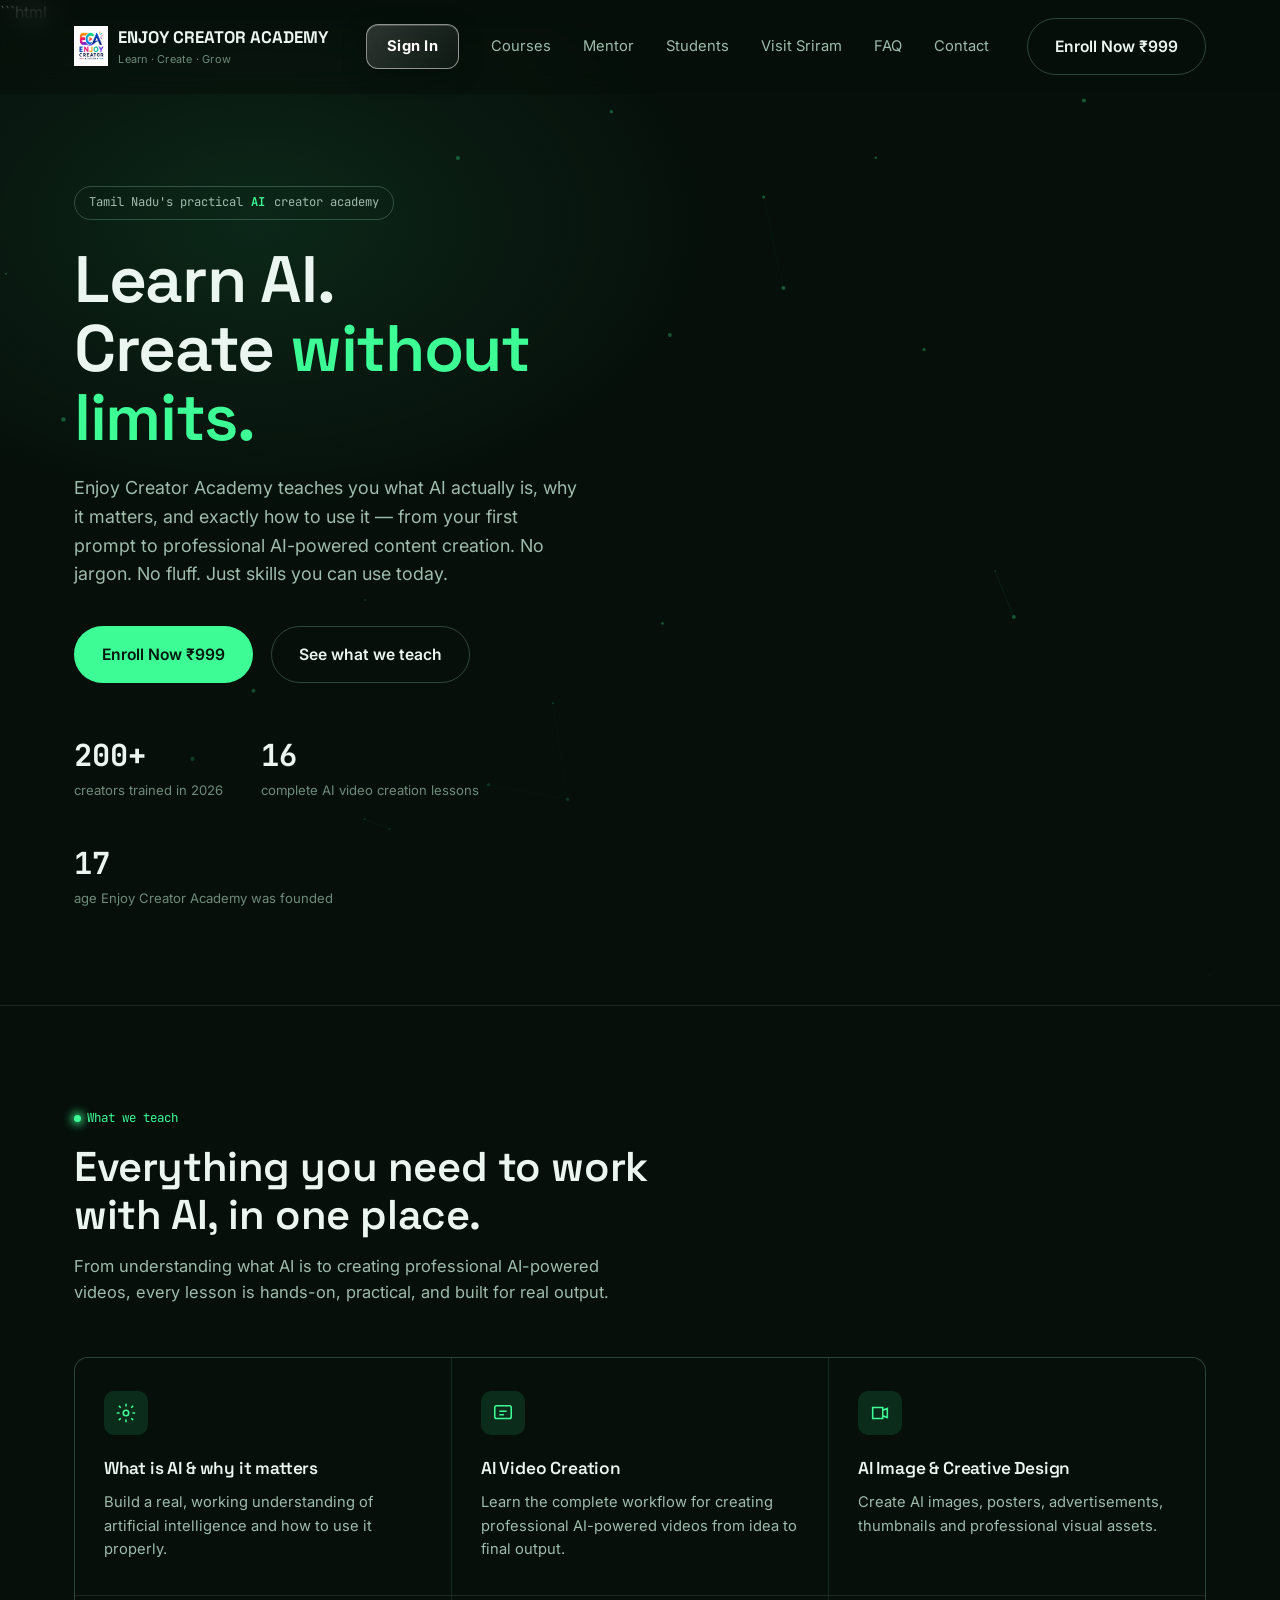
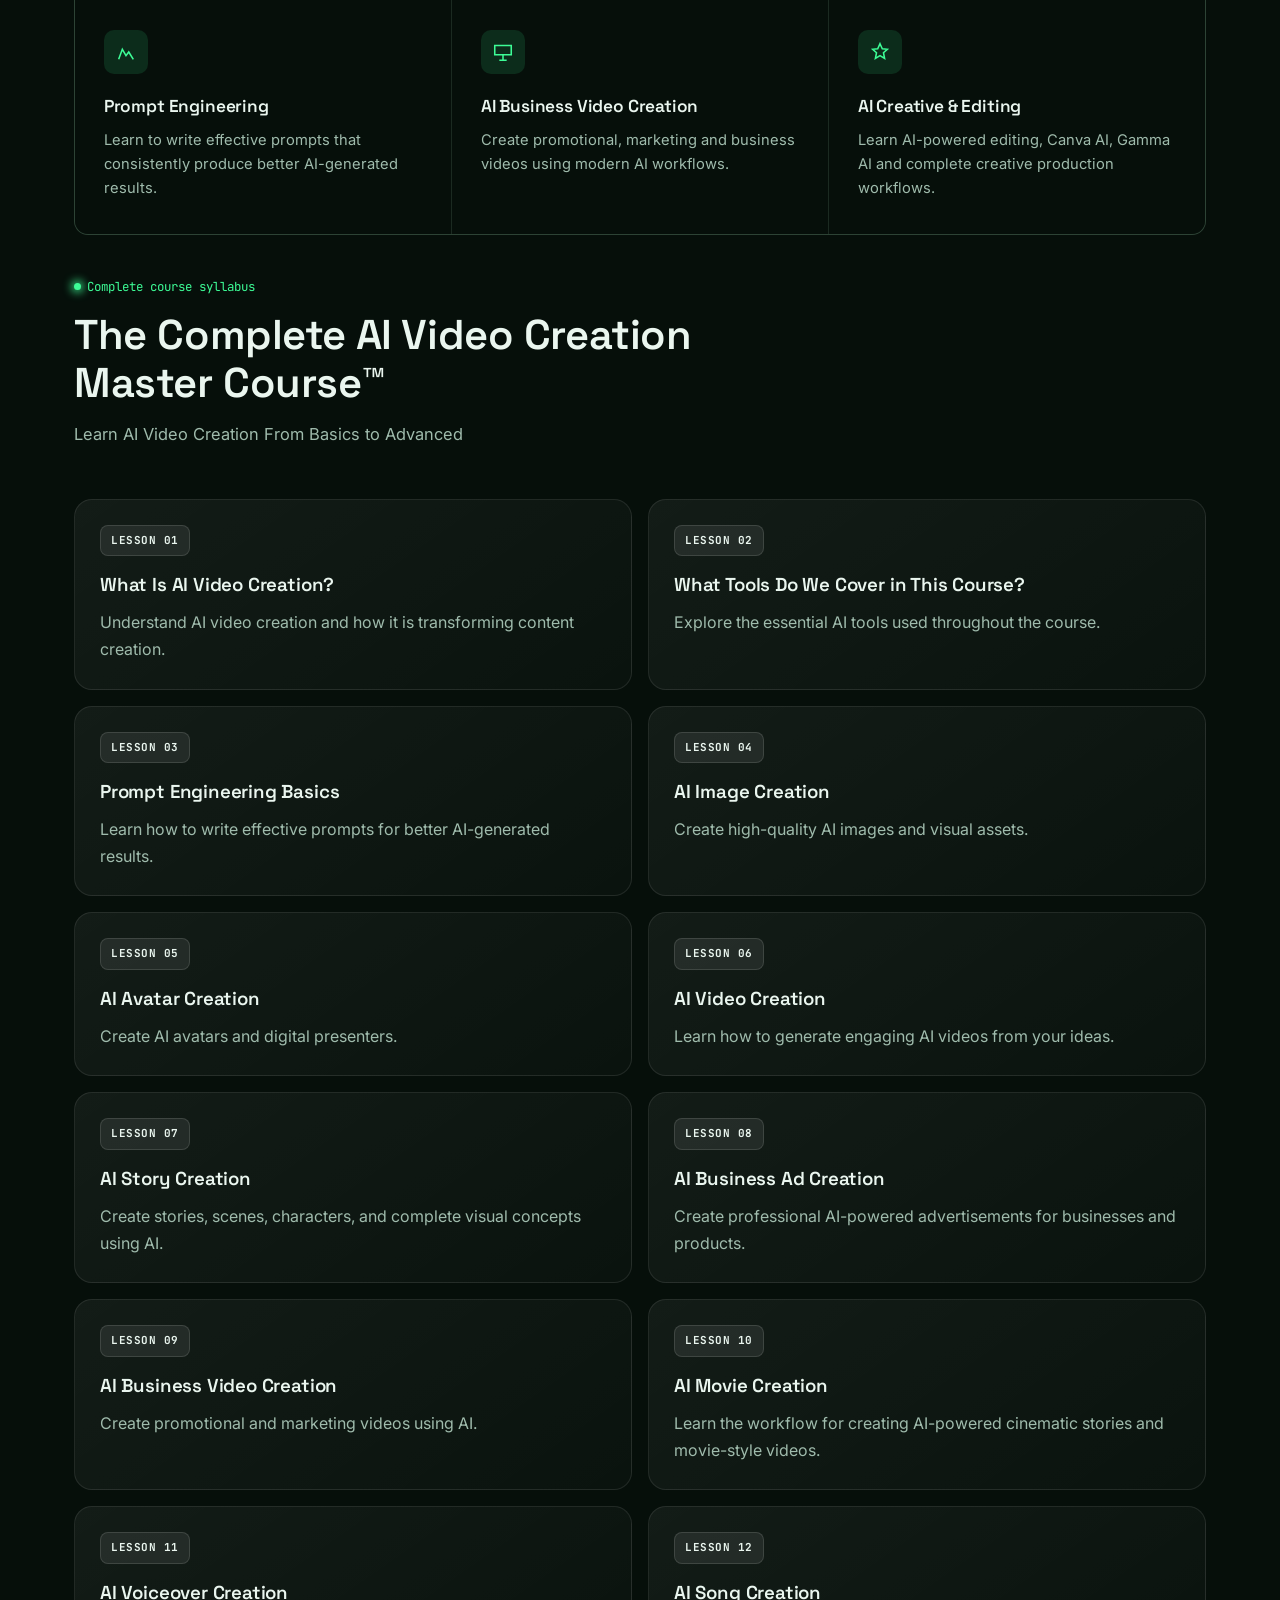
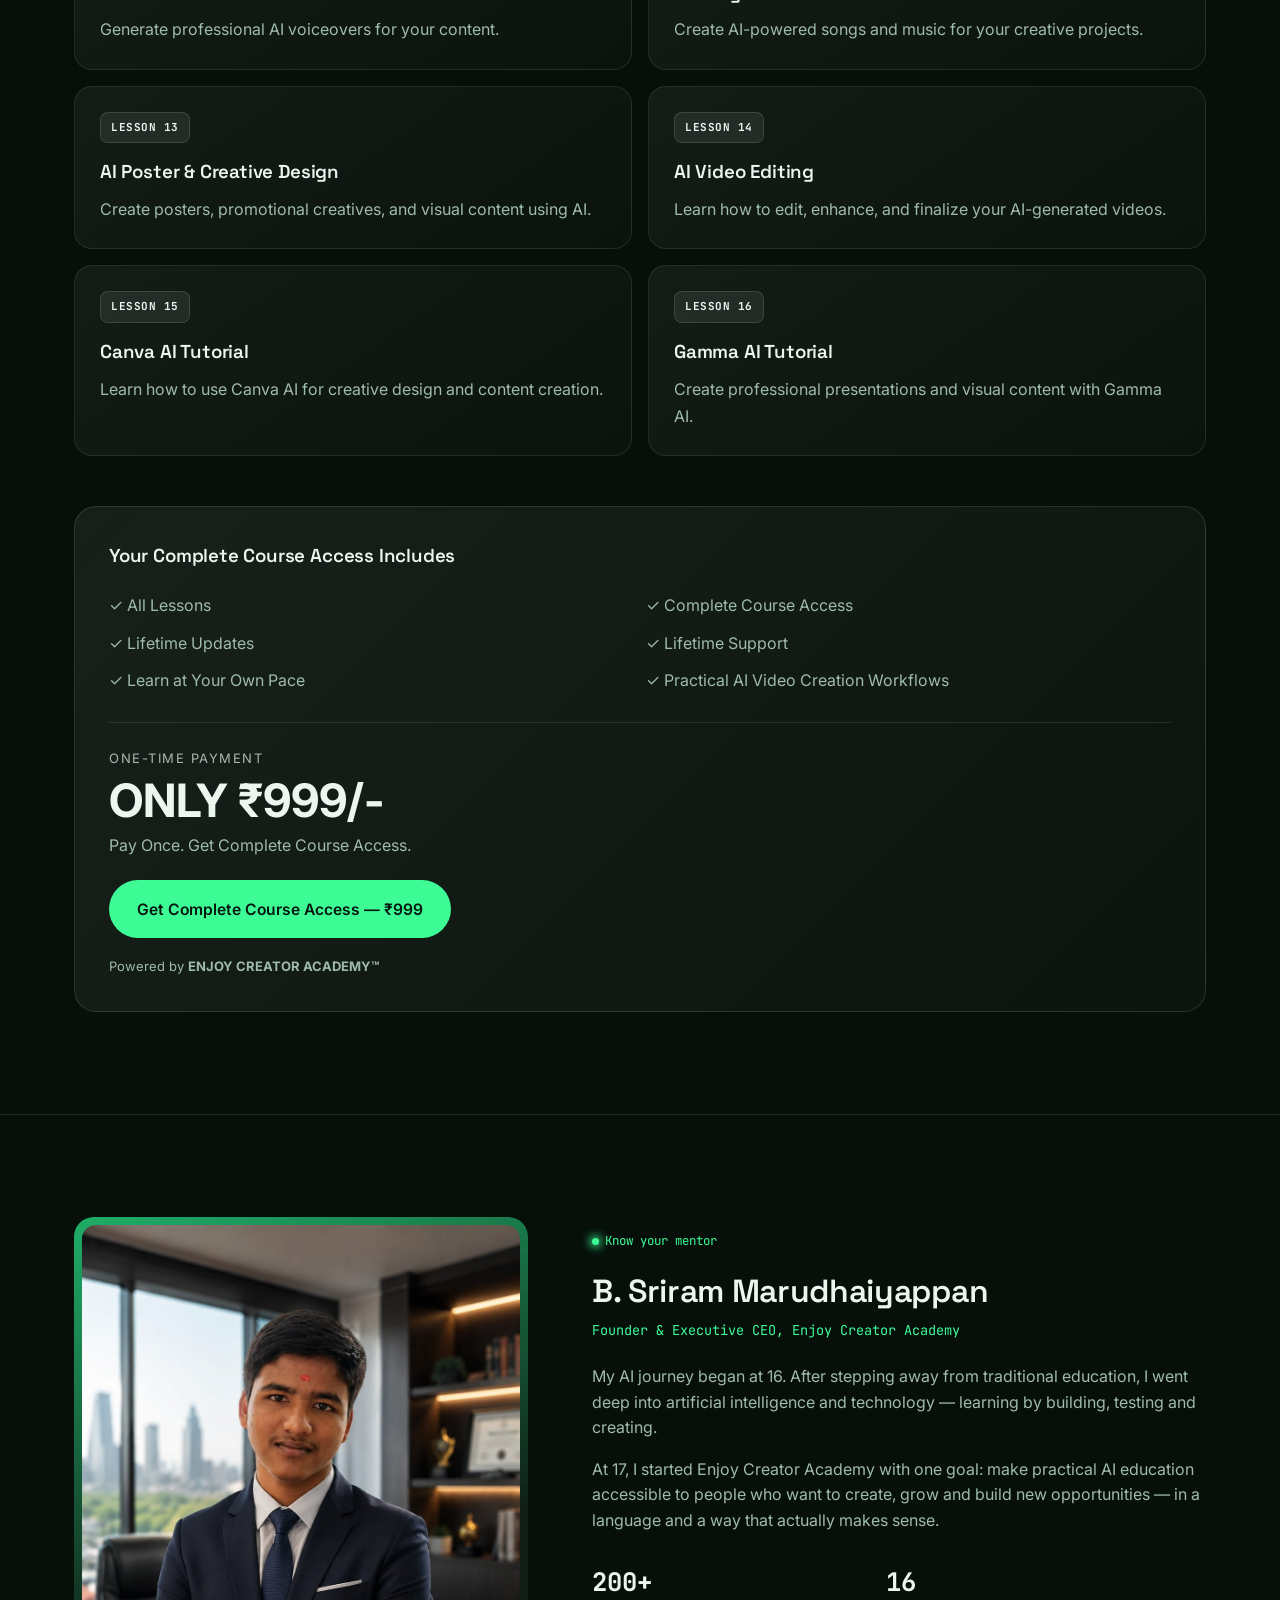
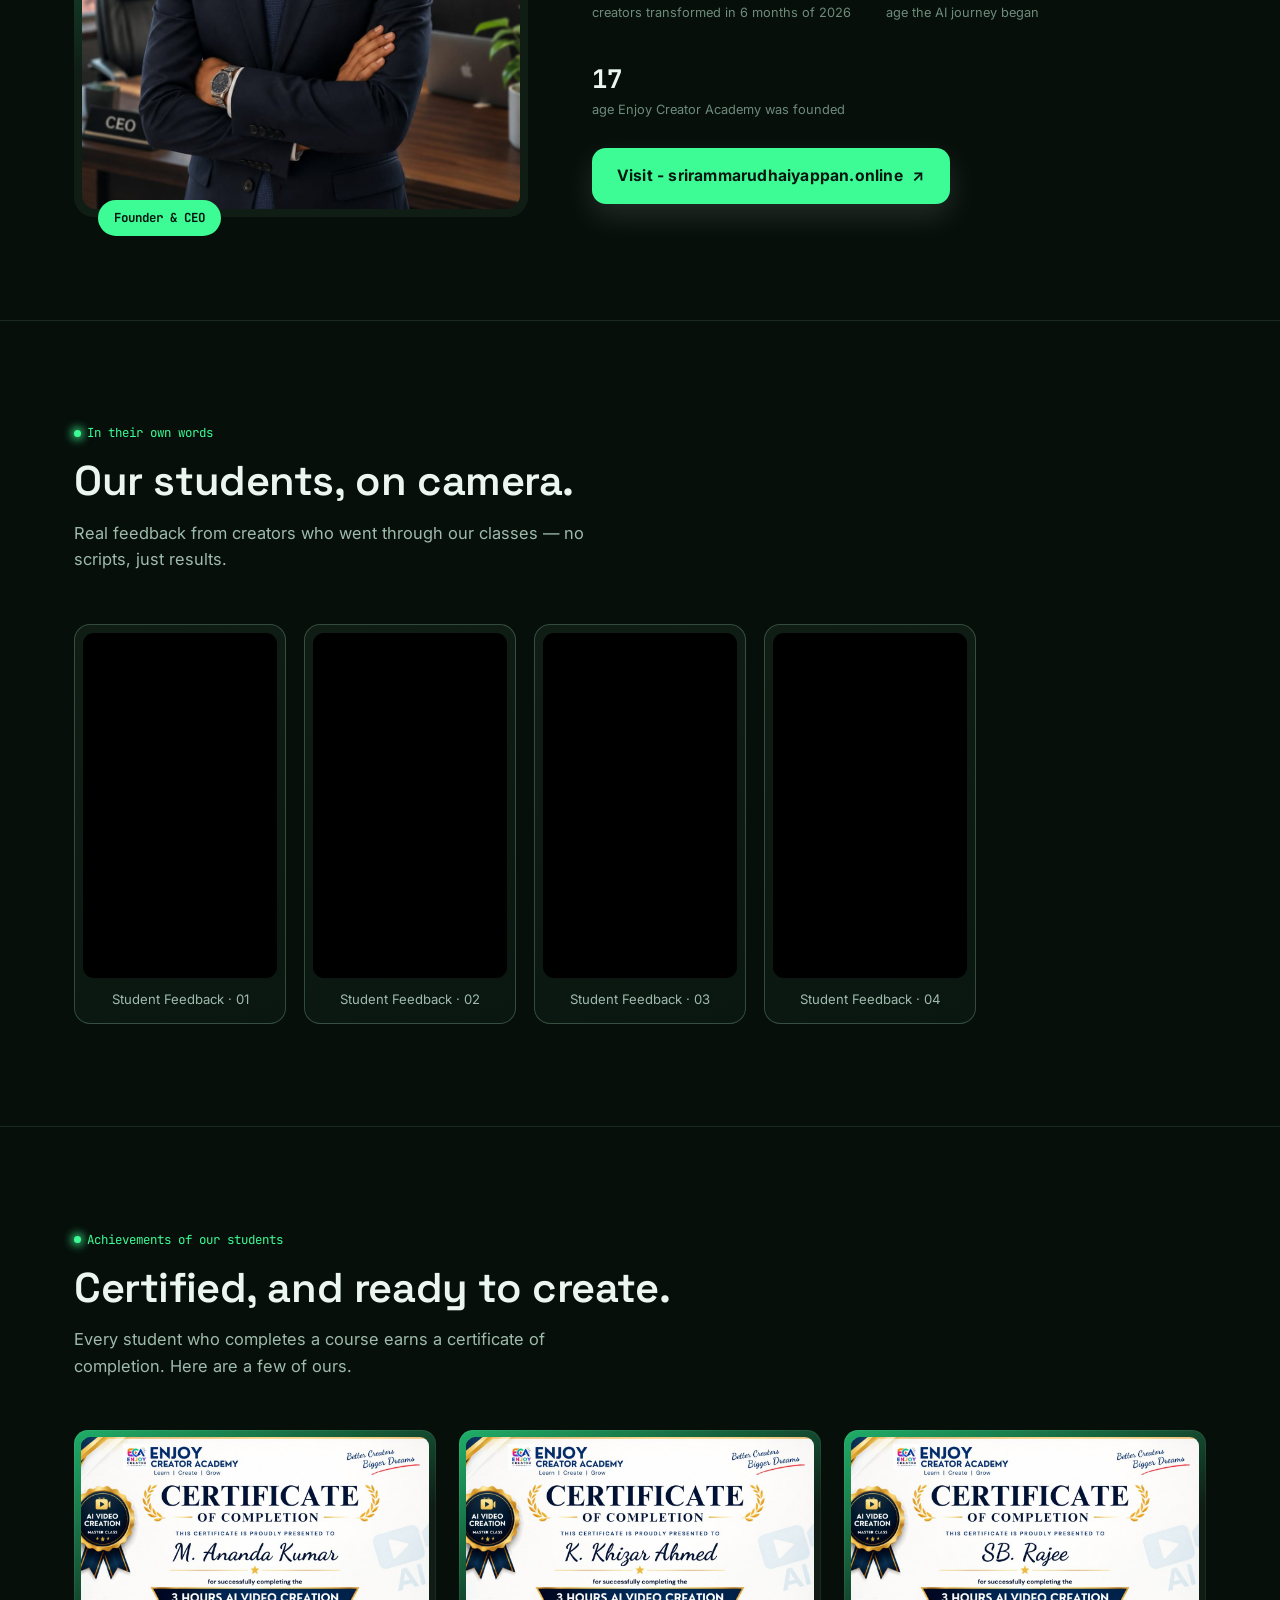
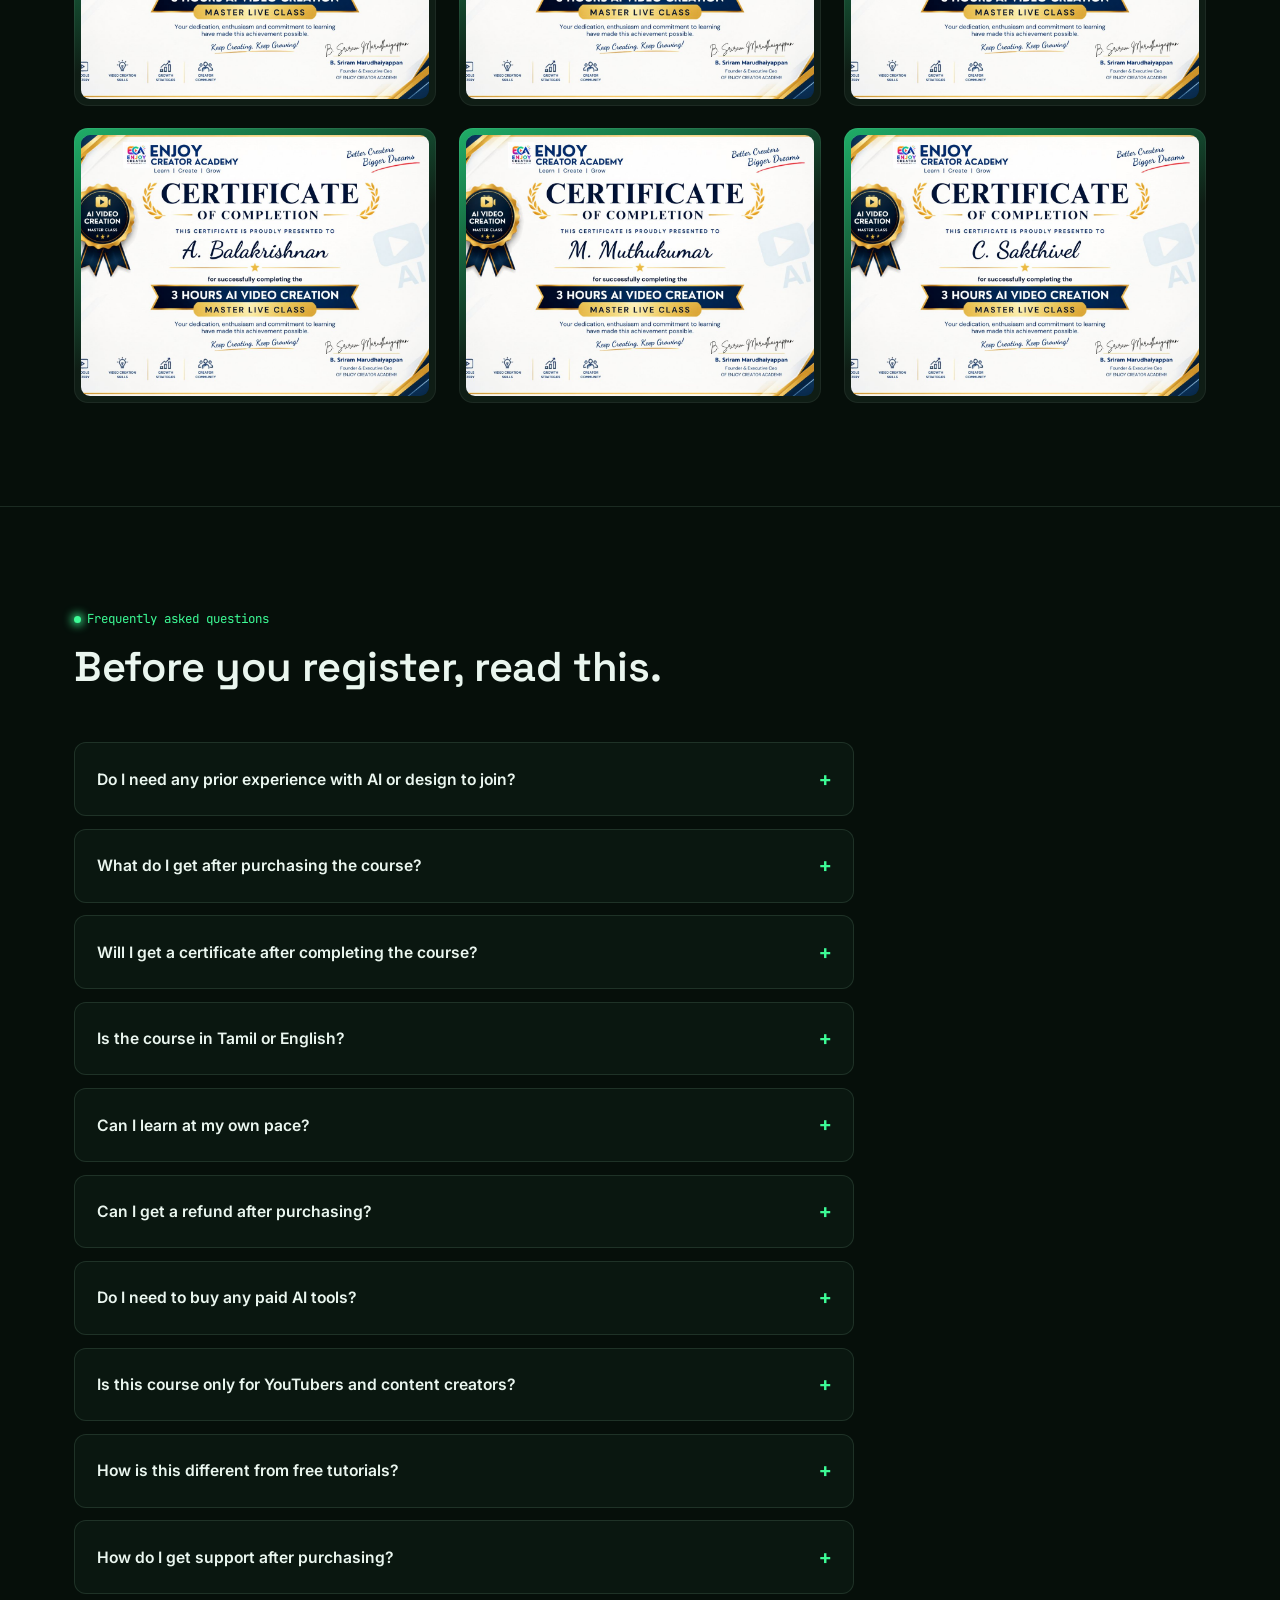
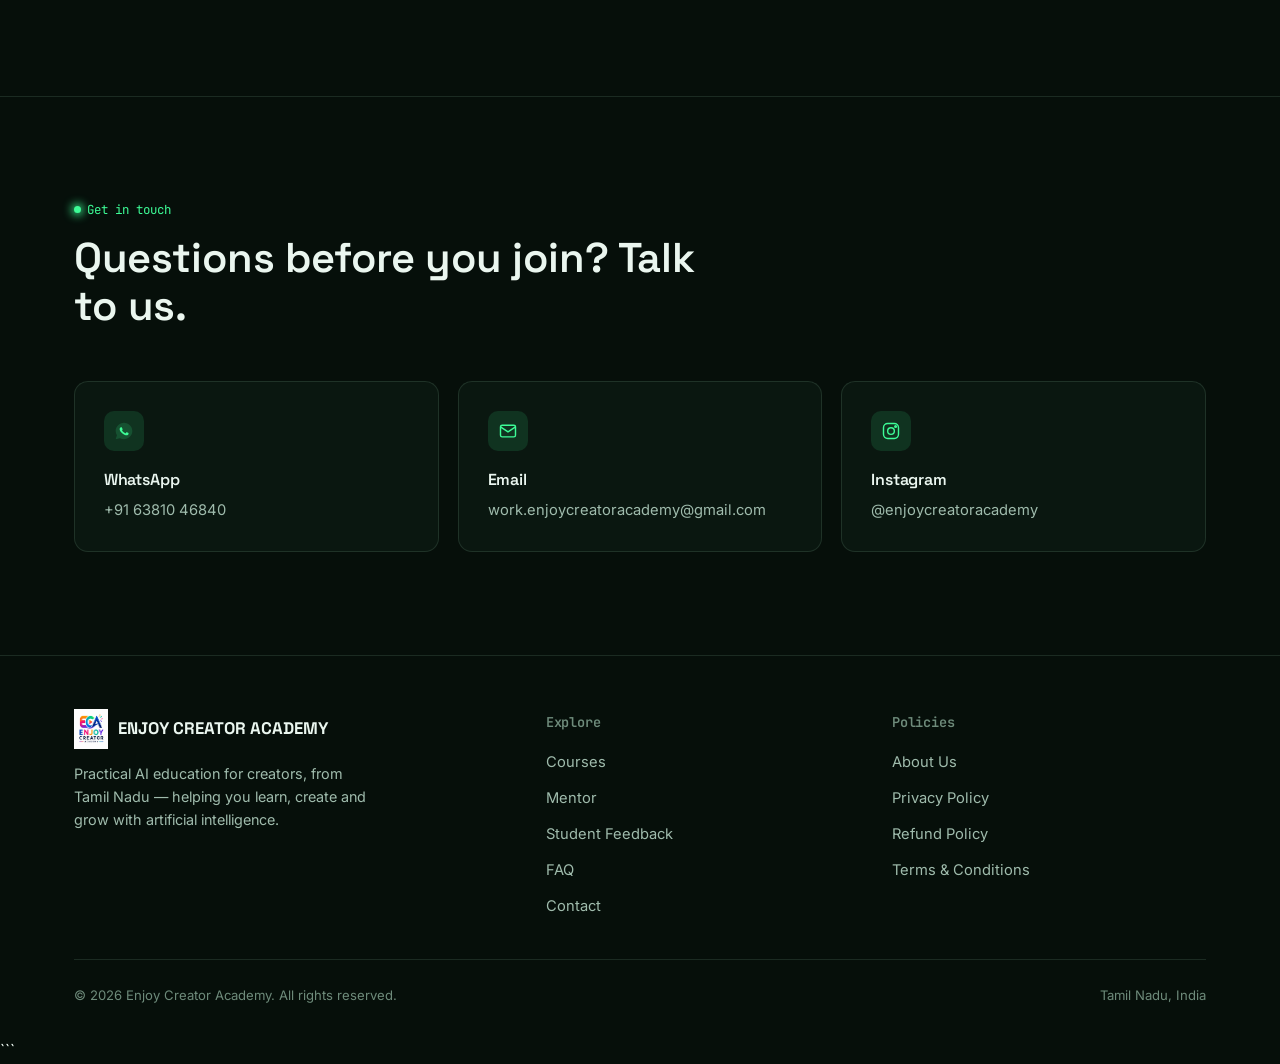
==== commit cc8351bf: "Update print statement from 'Hello' to 'Goodbye'" ====
--- a/index.html
+++ b/index.html
@@ -1,5 +1,5 @@
+```html
 <!DOCTYPE html>
-
 <html lang="en">
 <head>
 <meta charset="UTF-8">
@@ -20,29 +20,138 @@
 <link rel="stylesheet" href="style.css">
 
 <style>
-/* ================= SIGN IN NAV BUTTON ================= */
+
+/* =========================================================
+   PREMIUM SIGN IN BUTTON
+========================================================= */
 
 .nav-signin {
+  position:relative;
   display:inline-flex !important;
   align-items:center;
   justify-content:center;
-  padding:9px 17px;
-  border:1px solid rgba(255,255,255,.55);
-  border-radius:10px;
+
+  padding:10px 20px !important;
+  min-width:92px;
+
   color:#fff !important;
-  background:rgba(255,255,255,.04);
-  font-weight:700;
-  transition:all .25s ease;
+
+  background:
+    linear-gradient(
+      135deg,
+      rgba(255,255,255,.16),
+      rgba(255,255,255,.035)
+    ) !important;
+
+  border:1px solid rgba(255,255,255,.5) !important;
+  border-radius:12px !important;
+
+  font-weight:700 !important;
+  font-size:13px;
+  letter-spacing:.5px;
+
+  box-shadow:
+    inset 0 1px 0 rgba(255,255,255,.18),
+    0 6px 24px rgba(0,0,0,.25);
+
+  backdrop-filter:blur(14px);
+  -webkit-backdrop-filter:blur(14px);
+
+  overflow:hidden;
+
+  transition:
+    transform .3s ease,
+    background .3s ease,
+    border-color .3s ease,
+    box-shadow .3s ease;
 }
 
+
+/* Animated shine */
+
+.nav-signin::before {
+  content:"";
+  position:absolute;
+
+  top:0;
+  left:-130%;
+
+  width:75%;
+  height:100%;
+
+  background:linear-gradient(
+    90deg,
+    transparent,
+    rgba(255,255,255,.35),
+    transparent
+  );
+
+  transform:skewX(-20deg);
+
+  transition:left .7s ease;
+}
+
+
+/* Small premium glow */
+
+.nav-signin::after {
+  content:"";
+
+  position:absolute;
+  inset:-1px;
+
+  border-radius:12px;
+
+  background:linear-gradient(
+    120deg,
+    rgba(255,255,255,.25),
+    transparent 35%,
+    transparent 65%,
+    rgba(255,255,255,.12)
+  );
+
+  pointer-events:none;
+}
+
+
+/* Hover */
+
 .nav-signin:hover {
-  background:#fff;
+
   color:#050505 !important;
-  border-color:#fff;
-  transform:translateY(-1px);
+
+  background:
+    linear-gradient(
+      135deg,
+      #ffffff,
+      #e9e9e9
+    ) !important;
+
+  border-color:#fff !important;
+
+  transform:translateY(-3px);
+
+  box-shadow:
+    0 12px 35px rgba(255,255,255,.16),
+    0 8px 25px rgba(0,0,0,.3);
 }
 
-/* ================= COURSE SYLLABUS ================= */
+
+.nav-signin:hover::before {
+  left:145%;
+}
+
+
+/* Click */
+
+.nav-signin:active {
+  transform:translateY(-1px) scale(.97);
+}
+
+
+/* =========================================================
+   COURSE SYLLABUS
+========================================================= */
 
 .course-syllabus {
   margin-top:42px;
@@ -57,36 +166,55 @@
 
 .syllabus-card {
   position:relative;
+
   padding:25px;
+
   border:1px solid rgba(255,255,255,.09);
   border-radius:18px;
-  background:linear-gradient(
-    145deg,
-    rgba(255,255,255,.055),
-    rgba(255,255,255,.018)
-  );
-  transition:transform .3s ease,border-color .3s ease,box-shadow .3s ease;
+
+  background:
+    linear-gradient(
+      145deg,
+      rgba(255,255,255,.055),
+      rgba(255,255,255,.018)
+    );
+
+  transition:
+    transform .3s ease,
+    border-color .3s ease,
+    box-shadow .3s ease;
 }
 
 .syllabus-card:hover {
   transform:translateY(-5px);
+
   border-color:rgba(255,255,255,.25);
-  box-shadow:0 18px 45px rgba(0,0,0,.25);
+
+  box-shadow:
+    0 18px 45px rgba(0,0,0,.25);
 }
 
 .lesson-number {
   display:inline-flex;
   align-items:center;
   justify-content:center;
+
   min-width:74px;
+
   padding:6px 10px;
+
   border-radius:8px;
+
   background:rgba(255,255,255,.08);
   border:1px solid rgba(255,255,255,.12);
+
   font-family:"JetBrains Mono",monospace;
+
   font-size:11px;
   font-weight:700;
+
   letter-spacing:.5px;
+
   margin-bottom:14px;
 }
 
@@ -96,20 +224,32 @@
 
 .syllabus-card p {
   margin:0;
+
   color:var(--text-dim);
+
   line-height:1.7;
 }
 
+
+/* =========================================================
+   COURSE ACCESS
+========================================================= */
+
 .course-access {
   margin-top:50px;
+
   padding:34px;
+
   border-radius:22px;
+
   border:1px solid rgba(255,255,255,.12);
-  background:linear-gradient(
-    135deg,
-    rgba(255,255,255,.07),
-    rgba(255,255,255,.025)
-  );
+
+  background:
+    linear-gradient(
+      135deg,
+      rgba(255,255,255,.07),
+      rgba(255,255,255,.025)
+    );
 }
 
 .course-access h3 {
@@ -118,10 +258,14 @@
 
 .access-list {
   list-style:none;
+
   padding:0;
   margin:22px 0 28px;
+
   display:grid;
+
   grid-template-columns:repeat(2,minmax(0,1fr));
+
   gap:12px;
 }
 
@@ -129,40 +273,51 @@
   color:var(--text-dim);
 }
 
-.access-list li::first-letter {
-  color:#fff;
-}
-
 .one-time {
   border-top:1px solid rgba(255,255,255,.1);
+
   padding-top:25px;
 }
 
 .one-time-label {
   display:block;
+
   font-size:13px;
+
   text-transform:uppercase;
+
   letter-spacing:1.5px;
+
   opacity:.7;
+
   margin-bottom:8px;
 }
 
 .one-time-price {
   display:block;
+
   font-size:46px;
+
   line-height:1;
+
   font-weight:700;
+
   margin-bottom:10px;
 }
 
 .one-time-note {
   color:var(--text-dim);
+
   margin-bottom:22px;
 }
 
-/* ================= RESPONSIVE ================= */
+
+/* =========================================================
+   MOBILE
+========================================================= */
 
 @media (max-width:760px) {
+
   .syllabus-grid,
   .access-list {
     grid-template-columns:1fr;
@@ -177,129 +332,267 @@
   }
 
   .nav-signin {
-    padding:8px 13px;
+    width:100%;
+
+    min-width:0;
+
+    padding:12px 18px !important;
+
+    border-radius:12px !important;
   }
+
 }
+
 </style>
 
 </head>
 
+
 <body>
 
-<!-- ================= HEADER ================= -->
+
+<!-- =======================================================
+     HEADER
+======================================================= -->
 
 <header class="site-header" id="siteHeader">
 
 <div class="container">
 
+
 <a href="#top" class="brand">
 
 <span class="brand-mark">
-<img src="ecalogo.jpg" alt="Enjoy Creator Academy Logo" height="40" width="40">
-</span>
+
+<img
+src="ecalogo.jpg"
+alt="Enjoy Creator Academy Logo"
+height="40"
+width="40">
+
+</span>
+
 
 <span>
+
 ENJOY CREATOR ACADEMY
-<small>Learn · Create · Grow</small>
-</span>
-
-</a>
+
+<small>
+Learn · Create · Grow
+</small>
+
+</span>
+
+</a>
+
 
 <nav class="nav-links" id="navLinks">
 
-<!-- 1st OPTION — SIGN IN -->
-
-<a href="https://ecalearningportal.online" class="nav-signin" target="_blank" rel="noopener noreferrer">
+
+<!-- PREMIUM SIGN IN -->
+
+<a
+href="https://ecalearningportal.online"
+class="nav-signin"
+target="_blank"
+rel="noopener noreferrer">
+
 Sign In
-</a>
-
-<a href="#courses">Courses</a>
-
-<a href="#mentor">Mentor</a>
-
-<a href="#feedback">Students</a>
-
-<a href="https://srirammarudhaiyappan.online" target="_blank" rel="noopener noreferrer">
-Visit Sriram Marudhaiyappan
-</a>
-
-<a href="#faq">FAQ</a>
-
-<a href="#contact">Contact</a>
+
+</a>
+
+
+<a href="#courses">
+Courses
+</a>
+
+
+<a href="#mentor">
+Mentor
+</a>
+
+
+<a href="#feedback">
+Students
+</a>
+
+
+<a
+href="https://srirammarudhaiyappan.online"
+target="_blank"
+rel="noopener noreferrer">
+
+Visit Sriram
+
+</a>
+
+
+<a href="#faq">
+FAQ
+</a>
+
+
+<a href="#contact">
+Contact
+</a>
+
 
 </nav>
 
+
 <div class="header-cta">
 
-<a href="https://rzp.io/rzp/RQoClyz" class="btn btn-ghost">
+
+<a
+href="https://rzp.io/rzp/Upp96JYM"
+class="btn btn-ghost">
+
 Enroll Now ₹999
-</a>
-
-<button class="nav-toggle" id="navToggle" aria-label="Toggle menu" aria-expanded="false">
+
+</a>
+
+
+<button
+class="nav-toggle"
+id="navToggle"
+aria-label="Toggle menu"
+aria-expanded="false">
+
 <span></span>
+
 </button>
 
-</div>
+
+</div>
+
 
 </div>
 
 </header>
 
+
+
 <main id="top">
 
-<!-- ================= HERO ================= -->
+
+<!-- =======================================================
+     HERO
+======================================================= -->
 
 <section class="hero">
 
-<canvas class="hero-network" id="heroNetwork" aria-hidden="true"></canvas>
+<canvas
+class="hero-network"
+id="heroNetwork"
+aria-hidden="true">
+</canvas>
+
 
 <div class="container">
 
+
 <div class="hero-copy">
 
+
 <span class="hero-eyebrow">
-Tamil Nadu's practical <strong>AI</strong> creator academy
-</span>
+
+Tamil Nadu's practical
+<strong>AI</strong>
+creator academy
+
+</span>
+
 
 <h1>
+
 Learn AI.<br>
-Create <span class="accent">without limits.</span>
+
+Create
+<span class="accent">
+without limits.
+</span>
+
 </h1>
 
+
 <p class="hero-sub">
-Enjoy Creator Academy teaches you what AI actually is, why it matters, and exactly how to use it — from your first prompt to professional AI-powered content creation. No jargon. No fluff. Just skills you can use today.
-</p>
+
+Enjoy Creator Academy teaches you what AI actually is,
+why it matters, and exactly how to use it — from your
+first prompt to professional AI-powered content creation.
+No jargon. No fluff. Just skills you can use today.
+
+</p>
+
 
 <div class="hero-actions">
 
-<a href="https://rzp.io/rzp/RQoClyz" class="btn btn-primary">
+
+<a
+href="https://rzp.io/rzp/Upp96JYM"
+class="btn btn-primary">
+
 Enroll Now ₹999
-</a>
-
-<a href="#courses" class="btn btn-ghost">
+
+</a>
+
+
+<a
+href="#courses"
+class="btn btn-ghost">
+
 See what we teach
-</a>
-
-</div>
+
+</a>
+
+
+</div>
+
 
 <div class="hero-stats reveal">
 
+
 <div class="stat">
-<b>200+</b>
-<span>creators trained in 2026</span>
-</div>
+
+<b>
+200+
+</b>
+
+<span>
+creators trained in 2026
+</span>
+
+</div>
+
 
 <div class="stat">
-<b>16</b>
-<span>complete AI video creation lessons</span>
-</div>
+
+<b>
+16
+</b>
+
+<span>
+complete AI video creation lessons
+</span>
+
+</div>
+
 
 <div class="stat">
-<b>17</b>
-<span>age Enjoy Creator Academy was founded</span>
-</div>
-
-</div>
+
+<b>
+17
+</b>
+
+<span>
+age Enjoy Creator Academy was founded
+</span>
+
+</div>
+
+
+</div>
+
 
 </div>
 
@@ -307,191 +600,326 @@
 
 </section>
 
-<!-- ================= WHAT WE TEACH ================= -->
-
-<section class="section" id="courses">
+
+
+<!-- =======================================================
+     COURSES
+======================================================= -->
+
+<section
+class="section"
+id="courses">
+
 
 <div class="container">
 
+
 <div class="section-head reveal">
 
-<span class="kicker">What we teach</span>
+
+<span class="kicker">
+What we teach
+</span>
+
 
 <h2>
 Everything you need to work with AI, in one place.
 </h2>
 
-<p>
-From understanding what AI is to creating professional AI-powered videos, every lesson is hands-on, practical, and built for real output.
-</p>
-
-</div>
+
+<p>
+From understanding what AI is to creating professional
+AI-powered videos, every lesson is hands-on, practical,
+and built for real output.
+</p>
+
+
+</div>
+
+
 
 <div class="course-grid reveal">
 
+
 <article class="course-card">
 
 <div class="course-icon">
 
-<svg width="22" height="22" viewBox="0 0 24 24" fill="none" stroke="currentColor" stroke-width="1.7">
-
-<circle cx="12" cy="12" r="3"/>
-
-<path d="M12 2v3M12 19v3M4.2 4.2l2.1 2.1M17.7 17.7l2.1 2.1M2 12h3M19 12h3M4.2 19.8l2.1-2.1M17.7 6.3l2.1-2.1"/>
+<svg
+width="22"
+height="22"
+viewBox="0 0 24 24"
+fill="none"
+stroke="currentColor"
+stroke-width="1.7">
+
+<circle
+cx="12"
+cy="12"
+r="3"/>
+
+<path
+d="M12 2v3M12 19v3M4.2 4.2l2.1 2.1M17.7 17.7l2.1 2.1M2 12h3M19 12h3M4.2 19.8l2.1-2.1M17.7 6.3l2.1-2.1"/>
 
 </svg>
 
 </div>
 
-<h3>What is AI &amp; why it matters</h3>
-
-<p>
-Build a real, working understanding of artificial intelligence and how to use it properly.
-</p>
-
-</article>
+
+<h3>
+What is AI &amp; why it matters
+</h3>
+
+
+<p>
+Build a real, working understanding of artificial
+intelligence and how to use it properly.
+</p>
+
+</article>
+
+
 
 <article class="course-card">
 
 <div class="course-icon">
 
-<svg width="22" height="22" viewBox="0 0 24 24" fill="none" stroke="currentColor" stroke-width="1.7">
-
-<rect x="3" y="4" width="18" height="14" rx="2"/>
-
-<path d="M8 10h8M8 14h5"/>
+<svg
+width="22"
+height="22"
+viewBox="0 0 24 24"
+fill="none"
+stroke="currentColor"
+stroke-width="1.7">
+
+<rect
+x="3"
+y="4"
+width="18"
+height="14"
+rx="2"/>
+
+<path
+d="M8 10h8M8 14h5"/>
 
 </svg>
 
 </div>
 
-<h3>AI Video Creation</h3>
-
-<p>
-Learn the complete workflow for creating professional AI-powered videos from idea to final output.
-</p>
-
-</article>
+
+<h3>
+AI Video Creation
+</h3>
+
+
+<p>
+Learn the complete workflow for creating professional
+AI-powered videos from idea to final output.
+</p>
+
+</article>
+
+
 
 <article class="course-card">
 
 <div class="course-icon">
 
-<svg width="22" height="22" viewBox="0 0 24 24" fill="none" stroke="currentColor" stroke-width="1.7">
-
-<path d="M4 6h11v12H4zM15 9l5-2v10l-5-2"/>
+<svg
+width="22"
+height="22"
+viewBox="0 0 24 24"
+fill="none"
+stroke="currentColor"
+stroke-width="1.7">
+
+<path
+d="M4 6h11v12H4zM15 9l5-2v10l-5-2"/>
 
 </svg>
 
 </div>
 
-<h3>AI Image &amp; Creative Design</h3>
-
-<p>
-Create AI images, posters, advertisements, thumbnails and professional visual assets.
-</p>
-
-</article>
+
+<h3>
+AI Image &amp; Creative Design
+</h3>
+
+
+<p>
+Create AI images, posters, advertisements,
+thumbnails and professional visual assets.
+</p>
+
+</article>
+
+
 
 <article class="course-card">
 
 <div class="course-icon">
 
-<svg width="22" height="22" viewBox="0 0 24 24" fill="none" stroke="currentColor" stroke-width="1.7">
-
-<path d="M4 20l4-11 4 7 3-4 5 8"/>
+<svg
+width="22"
+height="22"
+viewBox="0 0 24 24"
+fill="none"
+stroke="currentColor"
+stroke-width="1.7">
+
+<path
+d="M4 20l4-11 4 7 3-4 5 8"/>
 
 </svg>
 
 </div>
 
-<h3>Prompt Engineering</h3>
-
-<p>
-Learn to write effective prompts that consistently produce better AI-generated results.
-</p>
-
-</article>
+
+<h3>
+Prompt Engineering
+</h3>
+
+
+<p>
+Learn to write effective prompts that consistently
+produce better AI-generated results.
+</p>
+
+</article>
+
+
 
 <article class="course-card">
 
 <div class="course-icon">
 
-<svg width="22" height="22" viewBox="0 0 24 24" fill="none" stroke="currentColor" stroke-width="1.7">
-
-<path d="M3 5h18v10H3zM8 21h8M12 15v6"/>
+<svg
+width="22"
+height="22"
+viewBox="0 0 24 24"
+fill="none"
+stroke="currentColor"
+stroke-width="1.7">
+
+<path
+d="M3 5h18v10H3zM8 21h8M12 15v6"/>
 
 </svg>
 
 </div>
 
-<h3>AI Business Video Creation</h3>
-
-<p>
-Create promotional, marketing and business videos using modern AI workflows.
-</p>
-
-</article>
+
+<h3>
+AI Business Video Creation
+</h3>
+
+
+<p>
+Create promotional, marketing and business videos
+using modern AI workflows.
+</p>
+
+</article>
+
+
 
 <article class="course-card">
 
 <div class="course-icon">
 
-<svg width="22" height="22" viewBox="0 0 24 24" fill="none" stroke="currentColor" stroke-width="1.7">
-
-<path d="M12 3l2.5 5.5L20 9l-4.2 3.8L17 19l-5-3-5 3 1.2-6.2L4 9l5.5-.5z"/>
+<svg
+width="22"
+height="22"
+viewBox="0 0 24 24"
+fill="none"
+stroke="currentColor"
+stroke-width="1.7">
+
+<path
+d="M12 3l2.5 5.5L20 9l-4.2 3.8L17 19l-5-3-5 3 1.2-6.2L4 9l5.5-.5z"/>
 
 </svg>
 
 </div>
 
-<h3>AI Creative &amp; Editing</h3>
-
-<p>
-Learn AI-powered editing, Canva AI, Gamma AI and complete creative production workflows.
-</p>
-
-</article>
-
-</div>
-
-<!-- ================= COMPLETE AI VIDEO CREATION COURSE ================= -->
+
+<h3>
+AI Creative &amp; Editing
+</h3>
+
+
+<p>
+Learn AI-powered editing, Canva AI, Gamma AI and
+complete creative production workflows.
+</p>
+
+</article>
+
+
+</div>
+
+
+
+<!-- =======================================================
+     COMPLETE COURSE
+======================================================= -->
 
 <div class="course-syllabus">
 
+
 <div class="section-head reveal">
 
-<span class="kicker">Complete course syllabus</span>
+
+<span class="kicker">
+Complete course syllabus
+</span>
+
 
 <h2>
 The Complete AI Video Creation Master Course™
 </h2>
 
-<p>
-Learn AI Video Creation From Basics to Advanced.
-</p>
-
-</div>
+
+<p>
+Learn AI Video Creation From Basics to Advanced
+</p>
+
+
+</div>
+
+
 
 <div class="syllabus-grid reveal">
 
+
 <article class="syllabus-card">
 
-<span class="lesson-number">LESSON 01</span>
-
-<h3>What Is AI Video Creation?</h3>
-
-<p>
-Understand AI video creation and how it is transforming content creation.
-</p>
-
-</article>
+<span class="lesson-number">
+LESSON 01
+</span>
+
+<h3>
+What Is AI Video Creation?
+</h3>
+
+<p>
+Understand AI video creation and how it is transforming
+content creation.
+</p>
+
+</article>
+
+
 
 <article class="syllabus-card">
 
-<span class="lesson-number">LESSON 02</span>
-
-<h3>What Tools Do We Cover in This Course?</h3>
+<span class="lesson-number">
+LESSON 02
+</span>
+
+<h3>
+What Tools Do We Cover in This Course?
+</h3>
 
 <p>
 Explore the essential AI tools used throughout the course.
@@ -499,23 +927,36 @@
 
 </article>
 
+
+
 <article class="syllabus-card">
 
-<span class="lesson-number">LESSON 03</span>
-
-<h3>Prompt Engineering Basics</h3>
-
-<p>
-Learn how to write effective prompts for better AI-generated results.
-</p>
-
-</article>
+<span class="lesson-number">
+LESSON 03
+</span>
+
+<h3>
+Prompt Engineering Basics
+</h3>
+
+<p>
+Learn how to write effective prompts for better
+AI-generated results.
+</p>
+
+</article>
+
+
 
 <article class="syllabus-card">
 
-<span class="lesson-number">LESSON 04</span>
-
-<h3>AI Image Creation</h3>
+<span class="lesson-number">
+LESSON 04
+</span>
+
+<h3>
+AI Image Creation
+</h3>
 
 <p>
 Create high-quality AI images and visual assets.
@@ -523,11 +964,17 @@
 
 </article>
 
+
+
 <article class="syllabus-card">
 
-<span class="lesson-number">LESSON 05</span>
-
-<h3>AI Avatar Creation</h3>
+<span class="lesson-number">
+LESSON 05
+</span>
+
+<h3>
+AI Avatar Creation
+</h3>
 
 <p>
 Create AI avatars and digital presenters.
@@ -535,11 +982,17 @@
 
 </article>
 
+
+
 <article class="syllabus-card">
 
-<span class="lesson-number">LESSON 06</span>
-
-<h3>AI Video Creation</h3>
+<span class="lesson-number">
+LESSON 06
+</span>
+
+<h3>
+AI Video Creation
+</h3>
 
 <p>
 Learn how to generate engaging AI videos from your ideas.
@@ -547,35 +1000,55 @@
 
 </article>
 
+
+
 <article class="syllabus-card">
 
-<span class="lesson-number">LESSON 07</span>
-
-<h3>AI Story Creation</h3>
-
-<p>
-Create stories, scenes, characters, and complete visual concepts using AI.
-</p>
-
-</article>
+<span class="lesson-number">
+LESSON 07
+</span>
+
+<h3>
+AI Story Creation
+</h3>
+
+<p>
+Create stories, scenes, characters, and complete
+visual concepts using AI.
+</p>
+
+</article>
+
+
 
 <article class="syllabus-card">
 
-<span class="lesson-number">LESSON 08</span>
-
-<h3>AI Business Ad Creation</h3>
-
-<p>
-Create professional AI-powered advertisements for businesses and products.
-</p>
-
-</article>
+<span class="lesson-number">
+LESSON 08
+</span>
+
+<h3>
+AI Business Ad Creation
+</h3>
+
+<p>
+Create professional AI-powered advertisements
+for businesses and products.
+</p>
+
+</article>
+
+
 
 <article class="syllabus-card">
 
-<span class="lesson-number">LESSON 09</span>
-
-<h3>AI Business Video Creation</h3>
+<span class="lesson-number">
+LESSON 09
+</span>
+
+<h3>
+AI Business Video Creation
+</h3>
 
 <p>
 Create promotional and marketing videos using AI.
@@ -583,23 +1056,36 @@
 
 </article>
 
+
+
 <article class="syllabus-card">
 
-<span class="lesson-number">LESSON 10</span>
-
-<h3>AI Movie Creation</h3>
-
-<p>
-Learn the workflow for creating AI-powered cinematic stories and movie-style videos.
-</p>
-
-</article>
+<span class="lesson-number">
+LESSON 10
+</span>
+
+<h3>
+AI Movie Creation
+</h3>
+
+<p>
+Learn the workflow for creating AI-powered cinematic
+stories and movie-style videos.
+</p>
+
+</article>
+
+
 
 <article class="syllabus-card">
 
-<span class="lesson-number">LESSON 11</span>
-
-<h3>AI Voiceover Creation</h3>
+<span class="lesson-number">
+LESSON 11
+</span>
+
+<h3>
+AI Voiceover Creation
+</h3>
 
 <p>
 Generate professional AI voiceovers for your content.
@@ -607,11 +1093,17 @@
 
 </article>
 
+
+
 <article class="syllabus-card">
 
-<span class="lesson-number">LESSON 12</span>
-
-<h3>AI Song Creation</h3>
+<span class="lesson-number">
+LESSON 12
+</span>
+
+<h3>
+AI Song Creation
+</h3>
 
 <p>
 Create AI-powered songs and music for your creative projects.
@@ -619,101 +1111,165 @@
 
 </article>
 
+
+
 <article class="syllabus-card">
 
-<span class="lesson-number">LESSON 13</span>
-
-<h3>AI Poster &amp; Creative Design</h3>
-
-<p>
-Create posters, promotional creatives, and visual content using AI.
-</p>
-
-</article>
+<span class="lesson-number">
+LESSON 13
+</span>
+
+<h3>
+AI Poster &amp; Creative Design
+</h3>
+
+<p>
+Create posters, promotional creatives, and visual
+content using AI.
+</p>
+
+</article>
+
+
 
 <article class="syllabus-card">
 
-<span class="lesson-number">LESSON 14</span>
-
-<h3>AI Video Editing</h3>
-
-<p>
-Learn how to edit, enhance, and finalize your AI-generated videos.
-</p>
-
-</article>
+<span class="lesson-number">
+LESSON 14
+</span>
+
+<h3>
+AI Video Editing
+</h3>
+
+<p>
+Learn how to edit, enhance, and finalize your
+AI-generated videos.
+</p>
+
+</article>
+
+
 
 <article class="syllabus-card">
 
-<span class="lesson-number">LESSON 15</span>
-
-<h3>Canva AI Tutorial</h3>
-
-<p>
-Learn how to use Canva AI for creative design and content creation.
-</p>
-
-</article>
+<span class="lesson-number">
+LESSON 15
+</span>
+
+<h3>
+Canva AI Tutorial
+</h3>
+
+<p>
+Learn how to use Canva AI for creative design
+and content creation.
+</p>
+
+</article>
+
+
 
 <article class="syllabus-card">
 
-<span class="lesson-number">LESSON 16</span>
-
-<h3>Gamma AI Tutorial</h3>
-
-<p>
-Create professional presentations and visual content with Gamma AI.
-</p>
-
-</article>
-
-</div>
-
-<!-- ================= COURSE ACCESS ================= -->
+<span class="lesson-number">
+LESSON 16
+</span>
+
+<h3>
+Gamma AI Tutorial
+</h3>
+
+<p>
+Create professional presentations and visual
+content with Gamma AI.
+</p>
+
+</article>
+
+
+</div>
+
+
+
+<!-- =======================================================
+     ACCESS
+======================================================= -->
 
 <div class="course-access reveal">
 
+
 <h3>
 Your Complete Course Access Includes
 </h3>
 
+
 <ul class="access-list">
 
-<li>✓ All Lessons</li>
-
-<li>✓ Complete Course Access</li>
-
-<li>✓ Lifetime Updates</li>
-
-<li>✓ Lifetime Support</li>
-
-<li>✓ Learn at Your Own Pace</li>
-
-<li>✓ Practical AI Video Creation Workflows</li>
+<li>
+✓ All Lessons
+</li>
+
+<li>
+✓ Complete Course Access
+</li>
+
+<li>
+✓ Lifetime Updates
+</li>
+
+<li>
+✓ Lifetime Support
+</li>
+
+<li>
+✓ Learn at Your Own Pace
+</li>
+
+<li>
+✓ Practical AI Video Creation Workflows
+</li>
 
 </ul>
 
+
 <div class="one-time">
+
 
 <span class="one-time-label">
 One-Time Payment
 </span>
 
+
 <span class="one-time-price">
 ONLY ₹999/-
 </span>
 
+
 <p class="one-time-note">
 Pay Once. Get Complete Course Access.
 </p>
 
-<a href="https://rzp.io/rzp/RQoClyz" class="btn btn-primary">
+
+<a
+href="https://rzp.io/rzp/Upp96JYM"
+class="btn btn-primary">
+
 Get Complete Course Access — ₹999
-</a>
-
-<p style="margin-top:18px;color:var(--text-dim);font-size:13px;">
-Powered by <strong>ENJOY CREATOR ACADEMY™</strong>
-</p>
+
+</a>
+
+
+<p
+style="margin-top:18px;color:var(--text-dim);font-size:13px;">
+
+Powered by
+<strong>
+ENJOY CREATOR ACADEMY™
+</strong>
+
+</p>
+
 
 </div>
 
@@ -725,55 +1281,88 @@
 
 </section>
 
-<!-- ================= MENTOR ================= -->
-
-<section class="section" id="mentor">
+
+
+<!-- =======================================================
+     MENTOR
+======================================================= -->
+
+<section
+class="section"
+id="mentor">
+
 
 <div class="container">
 
+
 <div class="mentor-grid">
 
+
 <div class="mentor-photo reveal">
 
-<img src="assets/images/founder.jpg" alt="B. Sriram Marudhaiyappan, Founder and CEO of Enjoy Creator Academy" loading="lazy">
+
+<img
+src="assets/images/founder.jpg"
+alt="B. Sriram Marudhaiyappan, Founder and CEO of Enjoy Creator Academy"
+loading="lazy">
+
 
 <span class="tag">
-Founder & CEO
-</span>
-
-</div>
+Founder &amp; CEO
+</span>
+
+
+</div>
+
+
 
 <div class="mentor-copy reveal">
+
 
 <span class="kicker">
 Know your mentor
 </span>
 
+
 <h3 class="mentor-name">
 B. Sriram Marudhaiyappan
 </h3>
 
+
 <span class="mentor-role">
 Founder &amp; Executive CEO, Enjoy Creator Academy
 </span>
 
+
 <div class="mentor-bio">
 
 <p>
-My AI journey began at 16. After stepping away from traditional education, I went deep into artificial intelligence and technology — learning by building, testing and creating.
-</p>
-
-<p>
-At 17, I started Enjoy Creator Academy with one goal: make practical AI education accessible to people who want to create, grow and build new opportunities — in a language and a way that actually makes sense.
-</p>
-
-</div>
+My AI journey began at 16. After stepping away from
+traditional education, I went deep into artificial
+intelligence and technology — learning by building,
+testing and creating.
+</p>
+
+
+<p>
+At 17, I started Enjoy Creator Academy with one goal:
+make practical AI education accessible to people who
+want to create, grow and build new opportunities —
+in a language and a way that actually makes sense.
+</p>
+
+</div>
+
+
 
 <div class="mentor-stats">
 
+
 <div class="stat">
 
-<b>200+</b>
+<b>
+200+
+</b>
 
 <span>
 creators transformed in 6 months of 2026
@@ -781,9 +1370,12 @@
 
 </div>
 
+
 <div class="stat">
 
-<b>16</b>
+<b>
+16
+</b>
 
 <span>
 age the AI journey began
@@ -791,9 +1383,12 @@
 
 </div>
 
+
 <div class="stat">
 
-<b>17</b>
+<b>
+17
+</b>
 
 <span>
 age Enjoy Creator Academy was founded
@@ -801,15 +1396,26 @@
 
 </div>
 
-</div>
-
-<a href="https://srirammarudhaiyappan.online" target="_blank" rel="noopener noreferrer" class="btn btn-primary" style="margin-top:28px;padding:14px 24px;border-radius:14px;font-weight:700;letter-spacing:.2px;box-shadow:0 12px 30px rgba(255,255,255,.12);">
+
+</div>
+
+
+
+<a
+href="https://srirammarudhaiyappan.online"
+target="_blank"
+rel="noopener noreferrer"
+class="btn btn-primary"
+style="margin-top:28px;padding:14px 24px;border-radius:14px;font-weight:700;letter-spacing:.2px;box-shadow:0 12px 30px rgba(255,255,255,.12);">
 
 Visit - srirammarudhaiyappan.online
 
-<span aria-hidden="true">↗</span>
-
-</a>
+<span aria-hidden="true">
+↗
+</span>
+
+</a>
+
 
 </div>
 
@@ -819,33 +1425,51 @@
 
 </section>
 
-<!-- ================= STUDENT FEEDBACK ================= -->
-
-<section class="section" id="feedback">
+
+
+<!-- =======================================================
+     STUDENT FEEDBACK
+======================================================= -->
+
+<section
+class="section"
+id="feedback">
+
 
 <div class="container">
 
+
 <div class="section-head reveal">
+
 
 <span class="kicker">
 In their own words
 </span>
+
 
 <h2>
 Our students, on camera.
 </h2>
 
-<p>
-Real feedback from creators who went through our classes — no scripts, just results.
-</p>
-
-</div>
+
+<p>
+Real feedback from creators who went through our classes —
+no scripts, just results.
+</p>
+
+
+</div>
+
+
 
 <div class="feedback-grid reveal">
 
+
 <article class="feedback-card">
 
+
 <div class="feedback-frame">
+
 
 <iframe
 src="https://www.youtube.com/embed/Ld6iSbZVHXE?rel=0&modestbranding=1"
@@ -856,17 +1480,24 @@
 referrerpolicy="strict-origin-when-cross-origin">
 </iframe>
 
-</div>
+
+</div>
+
 
 <p class="feedback-name">
 Student Feedback · 01
 </p>
 
-</article>
+
+</article>
+
+
 
 <article class="feedback-card">
 
+
 <div class="feedback-frame">
+
 
 <iframe
 src="https://www.youtube.com/embed/Qyh2f0Qc8zE?rel=0&modestbranding=1"
@@ -877,17 +1508,24 @@
 referrerpolicy="strict-origin-when-cross-origin">
 </iframe>
 
-</div>
+
+</div>
+
 
 <p class="feedback-name">
 Student Feedback · 02
 </p>
 
-</article>
+
+</article>
+
+
 
 <article class="feedback-card">
 
+
 <div class="feedback-frame">
+
 
 <iframe
 src="https://www.youtube.com/embed/CZJgdfQBS98?rel=0&modestbranding=1"
@@ -898,17 +1536,24 @@
 referrerpolicy="strict-origin-when-cross-origin">
 </iframe>
 
-</div>
+
+</div>
+
 
 <p class="feedback-name">
 Student Feedback · 03
 </p>
 
-</article>
+
+</article>
+
+
 
 <article class="feedback-card">
 
+
 <div class="feedback-frame">
+
 
 <iframe
 src="https://www.youtube.com/embed/JDRdID_DXOQ?rel=0&modestbranding=1"
@@ -919,13 +1564,17 @@
 referrerpolicy="strict-origin-when-cross-origin">
 </iframe>
 
-</div>
+
+</div>
+
 
 <p class="feedback-name">
 Student Feedback · 04
 </p>
 
-</article>
+
+</article>
+
 
 </div>
 
@@ -933,103 +1582,176 @@
 
 </section>
 
-<!-- ================= ACHIEVEMENTS / CERTIFICATES ================= -->
-
-<section class="section" id="achievements">
+
+
+<!-- =======================================================
+     CERTIFICATES
+======================================================= -->
+
+<section
+class="section"
+id="achievements">
+
 
 <div class="container">
 
+
 <div class="section-head reveal">
+
 
 <span class="kicker">
 Achievements of our students
 </span>
+
 
 <h2>
 Certified, and ready to create.
 </h2>
 
-<p>
-Every student who completes a course earns a certificate of completion. Here are a few of ours.
-</p>
-
-</div>
-
-<div class="cert-grid reveal" id="certGrid">
-
-<div class="cert-card" data-full="assets/certificates/certificate-1.jpg">
-
-<img src="assets/certificates/certificate-1.jpg" alt="Certificate of completion — AI Video Creation Master Class" loading="lazy">
+
+<p>
+Every student who completes a course earns a certificate
+of completion. Here are a few of ours.
+</p>
+
+
+</div>
+
+
+
+<div
+class="cert-grid reveal"
+id="certGrid">
+
+
+<div
+class="cert-card"
+data-full="assets/certificates/certificate-1.jpg">
+
+<img
+src="assets/certificates/certificate-1.jpg"
+alt="Certificate of completion"
+loading="lazy">
 
 <span class="cert-glow"></span>
 
 </div>
 
-<div class="cert-card" data-full="assets/certificates/certificate-2.jpg">
-
-<img src="assets/certificates/certificate-2.jpg" alt="Certificate of completion — AI Video Creation Master Class" loading="lazy">
+
+
+<div
+class="cert-card"
+data-full="assets/certificates/certificate-2.jpg">
+
+<img
+src="assets/certificates/certificate-2.jpg"
+alt="Certificate of completion"
+loading="lazy">
 
 <span class="cert-glow"></span>
 
 </div>
 
-<div class="cert-card" data-full="assets/certificates/certificate-3.jpg">
-
-<img src="assets/certificates/certificate-3.jpg" alt="Certificate of completion — AI Video Creation Master Class" loading="lazy">
+
+
+<div
+class="cert-card"
+data-full="assets/certificates/certificate-3.jpg">
+
+<img
+src="assets/certificates/certificate-3.jpg"
+alt="Certificate of completion"
+loading="lazy">
 
 <span class="cert-glow"></span>
 
 </div>
 
-<div class="cert-card" data-full="assets/certificates/certificate-4.jpg">
-
-<img src="assets/certificates/certificate-4.jpg" alt="Certificate of completion — AI Video Creation Master Class" loading="lazy">
+
+
+<div
+class="cert-card"
+data-full="assets/certificates/certificate-4.jpg">
+
+<img
+src="assets/certificates/certificate-4.jpg"
+alt="Certificate of completion"
+loading="lazy">
 
 <span class="cert-glow"></span>
 
 </div>
 
-<div class="cert-card" data-full="assets/certificates/certificate-5.jpg">
-
-<img src="assets/certificates/certificate-5.jpg" alt="Certificate of completion — AI Video Creation Master Class" loading="lazy">
+
+
+<div
+class="cert-card"
+data-full="assets/certificates/certificate-5.jpg">
+
+<img
+src="assets/certificates/certificate-5.jpg"
+alt="Certificate of completion"
+loading="lazy">
 
 <span class="cert-glow"></span>
 
 </div>
 
-<div class="cert-card" data-full="assets/certificates/certificate-6.jpg">
-
-<img src="assets/certificates/certificate-6.jpg" alt="Certificate of completion — AI Video Creation Master Class" loading="lazy">
+
+
+<div
+class="cert-card"
+data-full="assets/certificates/certificate-6.jpg">
+
+<img
+src="assets/certificates/certificate-6.jpg"
+alt="Certificate of completion"
+loading="lazy">
 
 <span class="cert-glow"></span>
 
 </div>
 
+
 </div>
 
 </div>
 
 </section>
 
-<!-- ================= FAQ ================= -->
-
-<section class="section" id="faq">
+
+
+<!-- =======================================================
+     FAQ
+======================================================= -->
+
+<section
+class="section"
+id="faq">
+
 
 <div class="container">
 
+
 <div class="section-head reveal">
+
 
 <span class="kicker">
 Frequently asked questions
 </span>
+
 
 <h2>
 Before you register, read this.
 </h2>
 
-</div>
+
+</div>
+
+
 
 <div class="faq-list reveal">
+
 
 <details class="faq-item">
 
@@ -1038,10 +1760,14 @@
 </summary>
 
 <div class="faq-a">
-No. The course is built for complete beginners. We start from the basics and build up to advanced AI video creation step by step.
+No. The course is built for complete beginners. We start
+from the basics and build up to advanced AI video creation
+step by step.
 </div>
 
 </details>
+
+
 
 <details class="faq-item">
 
@@ -1050,10 +1776,14 @@
 </summary>
 
 <div class="faq-a">
-You get complete course access covering all 16 lessons, practical AI video creation workflows, lifetime updates and lifetime support.
+You get complete course access covering all 16 lessons,
+practical AI video creation workflows, lifetime updates
+and lifetime support.
 </div>
 
 </details>
+
+
 
 <details class="faq-item">
 
@@ -1062,10 +1792,13 @@
 </summary>
 
 <div class="faq-a">
-Yes. Students who complete the course receive an official Enjoy Creator Academy certificate of completion.
+Yes. Students who complete the course receive an official
+Enjoy Creator Academy certificate of completion.
 </div>
 
 </details>
+
+
 
 <details class="faq-item">
 
@@ -1074,10 +1807,14 @@
 </summary>
 
 <div class="faq-a">
-The course is designed to be easy to follow, with Tamil explanations and English technical terms and on-screen tool instructions where required.
+The course is designed to be easy to follow, with Tamil
+explanations and English technical terms and on-screen
+tool instructions where required.
 </div>
 
 </details>
+
+
 
 <details class="faq-item">
 
@@ -1086,10 +1823,13 @@
 </summary>
 
 <div class="faq-a">
-Yes. The course includes complete access and is designed so you can learn and practice at your own pace.
+Yes. The course includes complete access and is designed
+so you can learn and practice at your own pace.
 </div>
 
 </details>
+
+
 
 <details class="faq-item">
 
@@ -1098,10 +1838,14 @@
 </summary>
 
 <div class="faq-a">
-Registrations are non-refundable once confirmed, since course access is provided after purchase. Please see our Refund Policy for full details.
+Registrations are non-refundable once confirmed, since
+course access is provided after purchase. Please see our
+Refund Policy for full details.
 </div>
 
 </details>
+
+
 
 <details class="faq-item">
 
@@ -1110,10 +1854,13 @@
 </summary>
 
 <div class="faq-a">
-No. We introduce free and low-cost AI tools first and explain paid options where they may be useful.
+No. We introduce free and low-cost AI tools first and
+explain paid options where they may be useful.
 </div>
 
 </details>
+
+
 
 <details class="faq-item">
 
@@ -1122,10 +1869,14 @@
 </summary>
 
 <div class="faq-a">
-Not at all. Business owners, students, marketers, freelancers and creators can use these AI video and creative skills in their own work.
+Not at all. Business owners, students, marketers,
+freelancers and creators can use these AI video and
+creative skills in their own work.
 </div>
 
 </details>
+
+
 
 <details class="faq-item">
 
@@ -1134,10 +1885,14 @@
 </summary>
 
 <div class="faq-a">
-The course provides a structured 16-lesson roadmap, practical workflows and complete course access instead of scattered tutorials.
+The course provides a structured 16-lesson roadmap,
+practical workflows and complete course access instead
+of scattered tutorials.
 </div>
 
 </details>
+
+
 
 <details class="faq-item">
 
@@ -1146,98 +1901,189 @@
 </summary>
 
 <div class="faq-a">
-You'll get access to our support system where our team can guide you with questions related to the course.
+You'll get access to our support system where our team
+can guide you with questions related to the course.
 </div>
 
 </details>
 
+
 </div>
 
 </div>
 
 </section>
 
-<!-- ================= CONTACT ================= -->
-
-<section class="section" id="contact">
+
+
+<!-- =======================================================
+     CONTACT
+======================================================= -->
+
+<section
+class="section"
+id="contact">
+
 
 <div class="container">
 
+
 <div class="section-head reveal">
+
 
 <span class="kicker">
 Get in touch
 </span>
+
 
 <h2>
 Questions before you join? Talk to us.
 </h2>
 
-</div>
+
+</div>
+
+
 
 <div class="contact-grid reveal">
 
-<a class="contact-card" href="https://wa.me/916381046840" target="_blank" rel="noopener noreferrer">
+
+<a
+class="contact-card"
+href="https://wa.me/916381046840"
+target="_blank"
+rel="noopener noreferrer">
+
 
 <div class="c-icon">
 
-<svg width="20" height="20" viewBox="0 0 24 24" fill="currentColor">
-
-<path d="M12 2C6.5 2 2 6.4 2 11.9c0 1.9.5 3.6 1.5 5.2L2 22l5.1-1.3c1.5.8 3.2 1.2 4.9 1.2 5.5 0 10-4.4 10-9.9C22 6.4 17.5 2 12 2z" opacity=".15"/>
-
-<path d="M17.3 14.4c-.3-.1-1.6-.8-1.8-.9-.2-.1-.4-.1-.6.1-.2.3-.7.9-.8 1-.1.2-.3.2-.6.1-.3-.1-1.2-.4-2.2-1.4-.8-.7-1.4-1.6-1.5-1.9-.2-.3 0-.4.1-.6l.4-.5c.1-.2.1-.3 0-.5-.1-.1-.6-1.4-.8-1.9-.2-.5-.4-.4-.6-.4h-.5c-.2 0-.5.1-.7.3-.2.3-.9.9-.9 2.2s.9 2.5 1.1 2.7c.1.2 1.8 2.8 4.5 3.8.6.3 1.1.4 1.5.5.6.2 1.2.2 1.6.1.5-.1 1.6-.6 1.8-1.3.2-.6.2-1.1.2-1.2-.1-.2-.3-.2-.6-.4z"/>
+<svg
+width="20"
+height="20"
+viewBox="0 0 24 24"
+fill="currentColor">
+
+<path
+d="M12 2C6.5 2 2 6.4 2 11.9c0 1.9.5 3.6 1.5 5.2L2 22l5.1-1.3c1.5.8 3.2 1.2 4.9 1.2 5.5 0 10-4.4 10-9.9C22 6.4 17.5 2 12 2z"
+opacity=".15"/>
+
+<path
+d="M17.3 14.4c-.3-.1-1.6-.8-1.8-.9-.2-.1-.4-.1-.6.1-.2.3-.7.9-.8 1-.1.2-.3.2-.6.1-.3-.1-1.2-.4-2.2-1.4-.8-.7-1.4-1.6-1.5-1.9-.2-.3 0-.4.1-.6l.4-.5c.1-.2.1-.3 0-.5-.1-.1-.6-1.4-.8-1.9-.2-.5-.4-.4-.6-.4h-.5c-.2 0-.5.1-.7.3-.2.3-.9.9-.9 2.2s.9 2.5 1.1 2.7c.1.2 1.8 2.8 4.5 3.8.6.3 1.1.4 1.5.5.6.2 1.2.2 1.6.1.5-.1 1.6-.6 1.8-1.3.2-.6.2-1.1.2-1.2-.1-.2-.3-.2-.6-.4z"/>
 
 </svg>
 
 </div>
 
-<h3>WhatsApp</h3>
-
-<p>+91 63810 46840</p>
-
-</a>
-
-<a class="contact-card" href="mailto:work.enjoycreatoracademy@gmail.com">
+
+<h3>
+WhatsApp
+</h3>
+
+
+<p>
++91 63810 46840
+</p>
+
+
+</a>
+
+
+
+<a
+class="contact-card"
+href="mailto:work.enjoycreatoracademy@gmail.com">
+
 
 <div class="c-icon">
 
-<svg width="20" height="20" viewBox="0 0 24 24" fill="none" stroke="currentColor" stroke-width="1.7">
-
-<rect x="3" y="5" width="18" height="14" rx="2"/>
-
-<path d="M3 7l9 6 9-6"/>
+<svg
+width="20"
+height="20"
+viewBox="0 0 24 24"
+fill="none"
+stroke="currentColor"
+stroke-width="1.7">
+
+<rect
+x="3"
+y="5"
+width="18"
+height="14"
+rx="2"/>
+
+<path
+d="M3 7l9 6 9-6"/>
 
 </svg>
 
 </div>
 
-<h3>Email</h3>
-
-<p>work.enjoycreatoracademy@gmail.com</p>
-
-</a>
-
-<a class="contact-card" href="https://www.instagram.com/enjoycreatoracademy" target="_blank" rel="noopener noreferrer">
+
+<h3>
+Email
+</h3>
+
+
+<p>
+work.enjoycreatoracademy@gmail.com
+</p>
+
+
+</a>
+
+
+
+<a
+class="contact-card"
+href="https://www.instagram.com/enjoycreatoracademy"
+target="_blank"
+rel="noopener noreferrer">
+
 
 <div class="c-icon">
 
-<svg width="20" height="20" viewBox="0 0 24 24" fill="none" stroke="currentColor" stroke-width="1.7">
-
-<rect x="3" y="3" width="18" height="18" rx="5"/>
-
-<circle cx="12" cy="12" r="4"/>
-
-<circle cx="17.5" cy="6.5" r="1"/>
+<svg
+width="20"
+height="20"
+viewBox="0 0 24 24"
+fill="none"
+stroke="currentColor"
+stroke-width="1.7">
+
+<rect
+x="3"
+y="3"
+width="18"
+height="18"
+rx="5"/>
+
+<circle
+cx="12"
+cy="12"
+r="4"/>
+
+<circle
+cx="17.5"
+cy="6.5"
+r="1"/>
 
 </svg>
 
 </div>
 
-<h3>Instagram</h3>
-
-<p>@enjoycreatoracademy</p>
-
-</a>
+
+<h3>
+Instagram
+</h3>
+
+
+<p>
+@enjoycreatoracademy
+</p>
+
+
+</a>
+
 
 </div>
 
@@ -1245,125 +2091,204 @@
 
 </section>
 
+
 </main>
 
-<!-- ================= FOOTER ================= -->
+
+
+<!-- =======================================================
+     FOOTER
+======================================================= -->
 
 <footer class="site-footer">
 
+
 <div class="container">
 
+
 <div class="footer-grid">
 
+
 <div class="footer-brand">
 
+
 <a href="#top" class="brand">
 
+
 <span class="brand-mark">
 
-<img src="ecalogo.jpg" alt="Enjoy Creator Academy Logo" height="40" width="40">
-
-</span>
+<img
+src="ecalogo.jpg"
+alt="Enjoy Creator Academy Logo"
+height="40"
+width="40">
+
+</span>
+
 
 <span>
 ENJOY CREATOR ACADEMY
 </span>
 
-</a>
-
-<p>
-Practical AI education for creators, from Tamil Nadu — helping you learn, create and grow with artificial intelligence.
-</p>
-
-</div>
+
+</a>
+
+
+<p>
+Practical AI education for creators, from Tamil Nadu —
+helping you learn, create and grow with artificial intelligence.
+</p>
+
+
+</div>
+
+
 
 <div class="footer-col">
 
-<h4>Explore</h4>
+
+<h4>
+Explore
+</h4>
+
 
 <ul>
 
 <li>
-<a href="#courses">Courses</a>
+<a href="#courses">
+Courses
+</a>
 </li>
 
 <li>
-<a href="#mentor">Mentor</a>
+<a href="#mentor">
+Mentor
+</a>
 </li>
 
 <li>
-<a href="#feedback">Student Feedback</a>
+<a href="#feedback">
+Student Feedback
+</a>
 </li>
 
 <li>
-<a href="#faq">FAQ</a>
+<a href="#faq">
+FAQ
+</a>
 </li>
 
 <li>
-<a href="#contact">Contact</a>
+<a href="#contact">
+Contact
+</a>
 </li>
 
 </ul>
 
-</div>
+
+</div>
+
+
 
 <div class="footer-col">
 
-<h4>Policies</h4>
+
+<h4>
+Policies
+</h4>
+
 
 <ul>
 
 <li>
-<a href="about.html">About Us</a>
+<a href="about.html">
+About Us
+</a>
 </li>
 
 <li>
-<a href="privacy-policy.html">Privacy Policy</a>
+<a href="privacy-policy.html">
+Privacy Policy
+</a>
 </li>
 
 <li>
-<a href="refund-policy.html">Refund Policy</a>
+<a href="refund-policy.html">
+Refund Policy
+</a>
 </li>
 
 <li>
-<a href="terms-conditions.html">Terms &amp; Conditions</a>
+<a href="terms-conditions.html">
+Terms &amp; Conditions
+</a>
 </li>
 
 </ul>
 
-</div>
-
-</div>
+
+</div>
+
+
+</div>
+
+
 
 <div class="footer-bottom">
+
 
 <span>
 © 2026 Enjoy Creator Academy. All rights reserved.
 </span>
 
+
 <span>
 Tamil Nadu, India
 </span>
 
-</div>
+
+</div>
+
 
 </div>
 
 </footer>
 
-<!-- ================= CERTIFICATE LIGHTBOX ================= -->
-
-<div class="lightbox" id="lightbox">
-
-<button class="lightbox-close" id="lightboxClose" aria-label="Close">
+
+
+<!-- =======================================================
+     CERTIFICATE LIGHTBOX
+======================================================= -->
+
+<div
+class="lightbox"
+id="lightbox">
+
+
+<button
+class="lightbox-close"
+id="lightboxClose"
+aria-label="Close">
+
 ×
+
 </button>
 
-<img src="" alt="Certificate preview" id="lightboxImg">
-
-</div>
+
+<img
+src=""
+alt="Certificate preview"
+id="lightboxImg">
+
+
+</div>
+
+
 
 <script src="script.js"></script>
+
 
 </body>
 </html>
+```
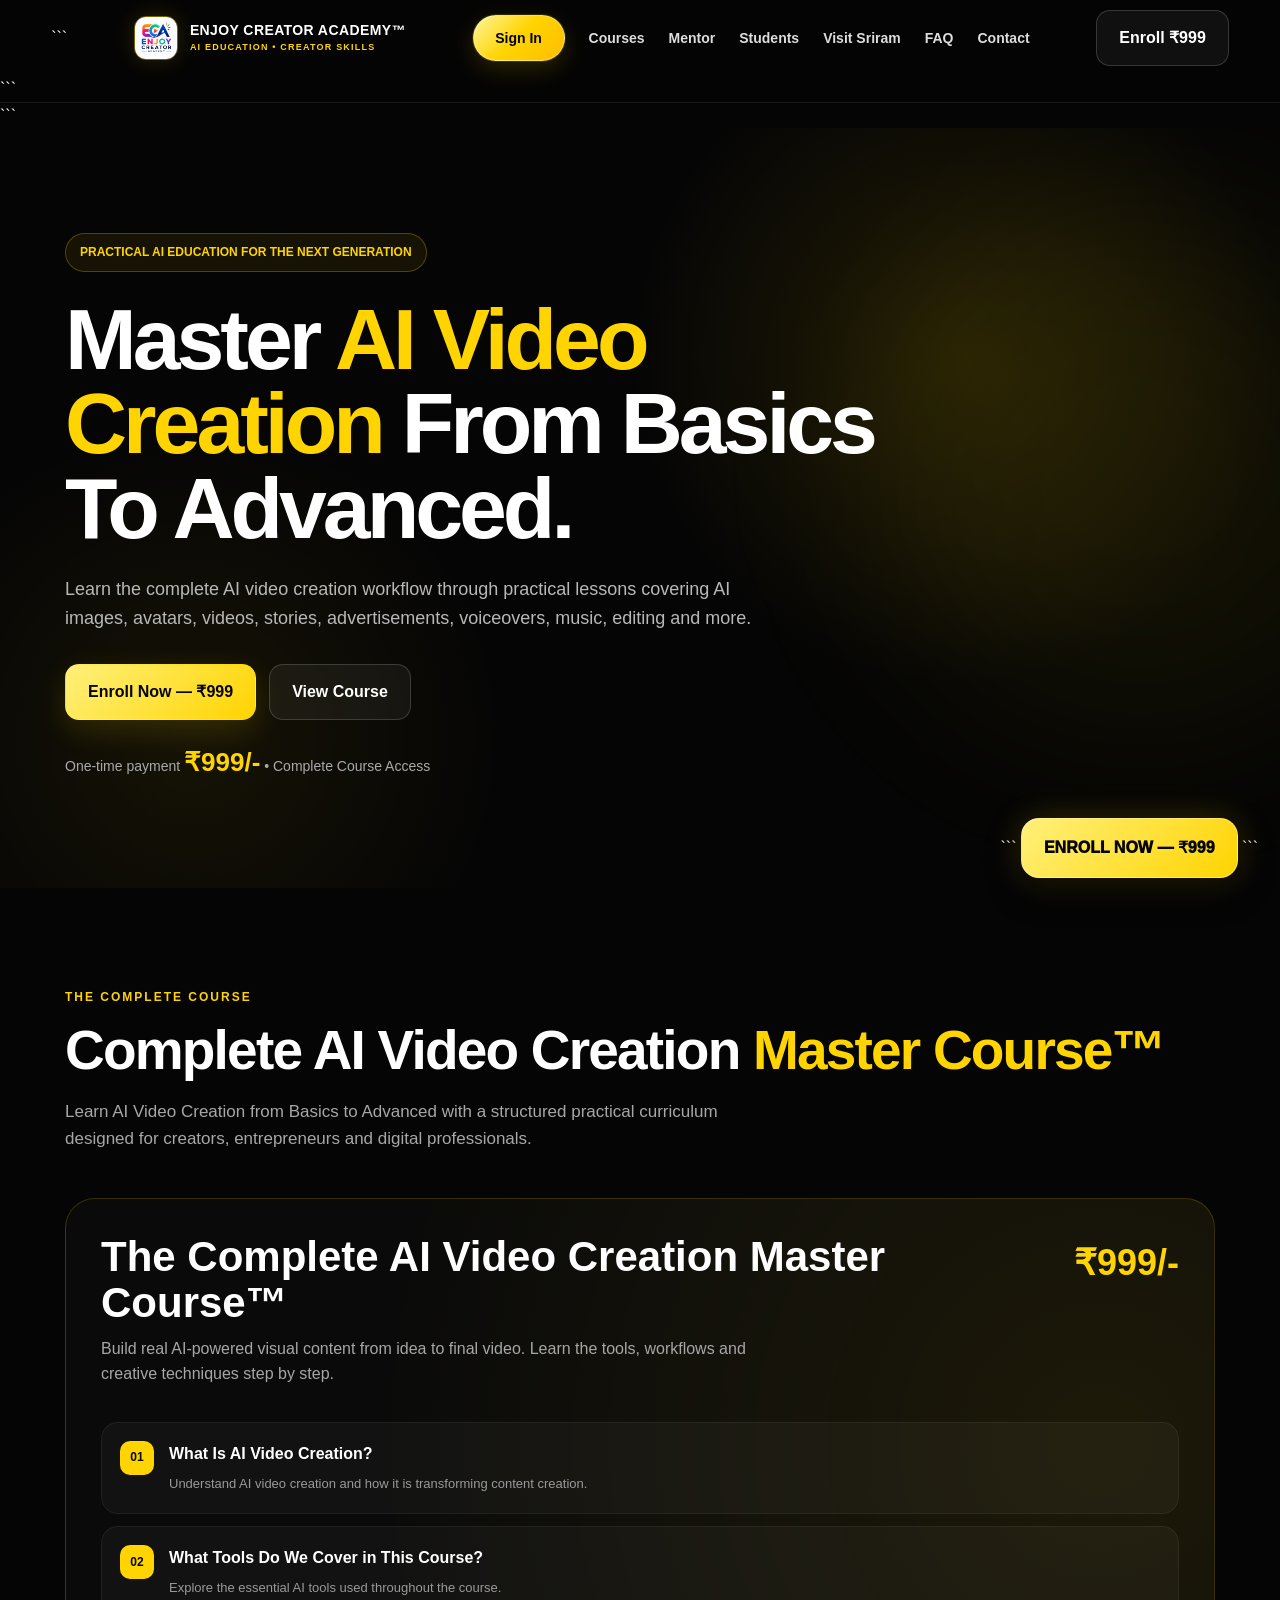
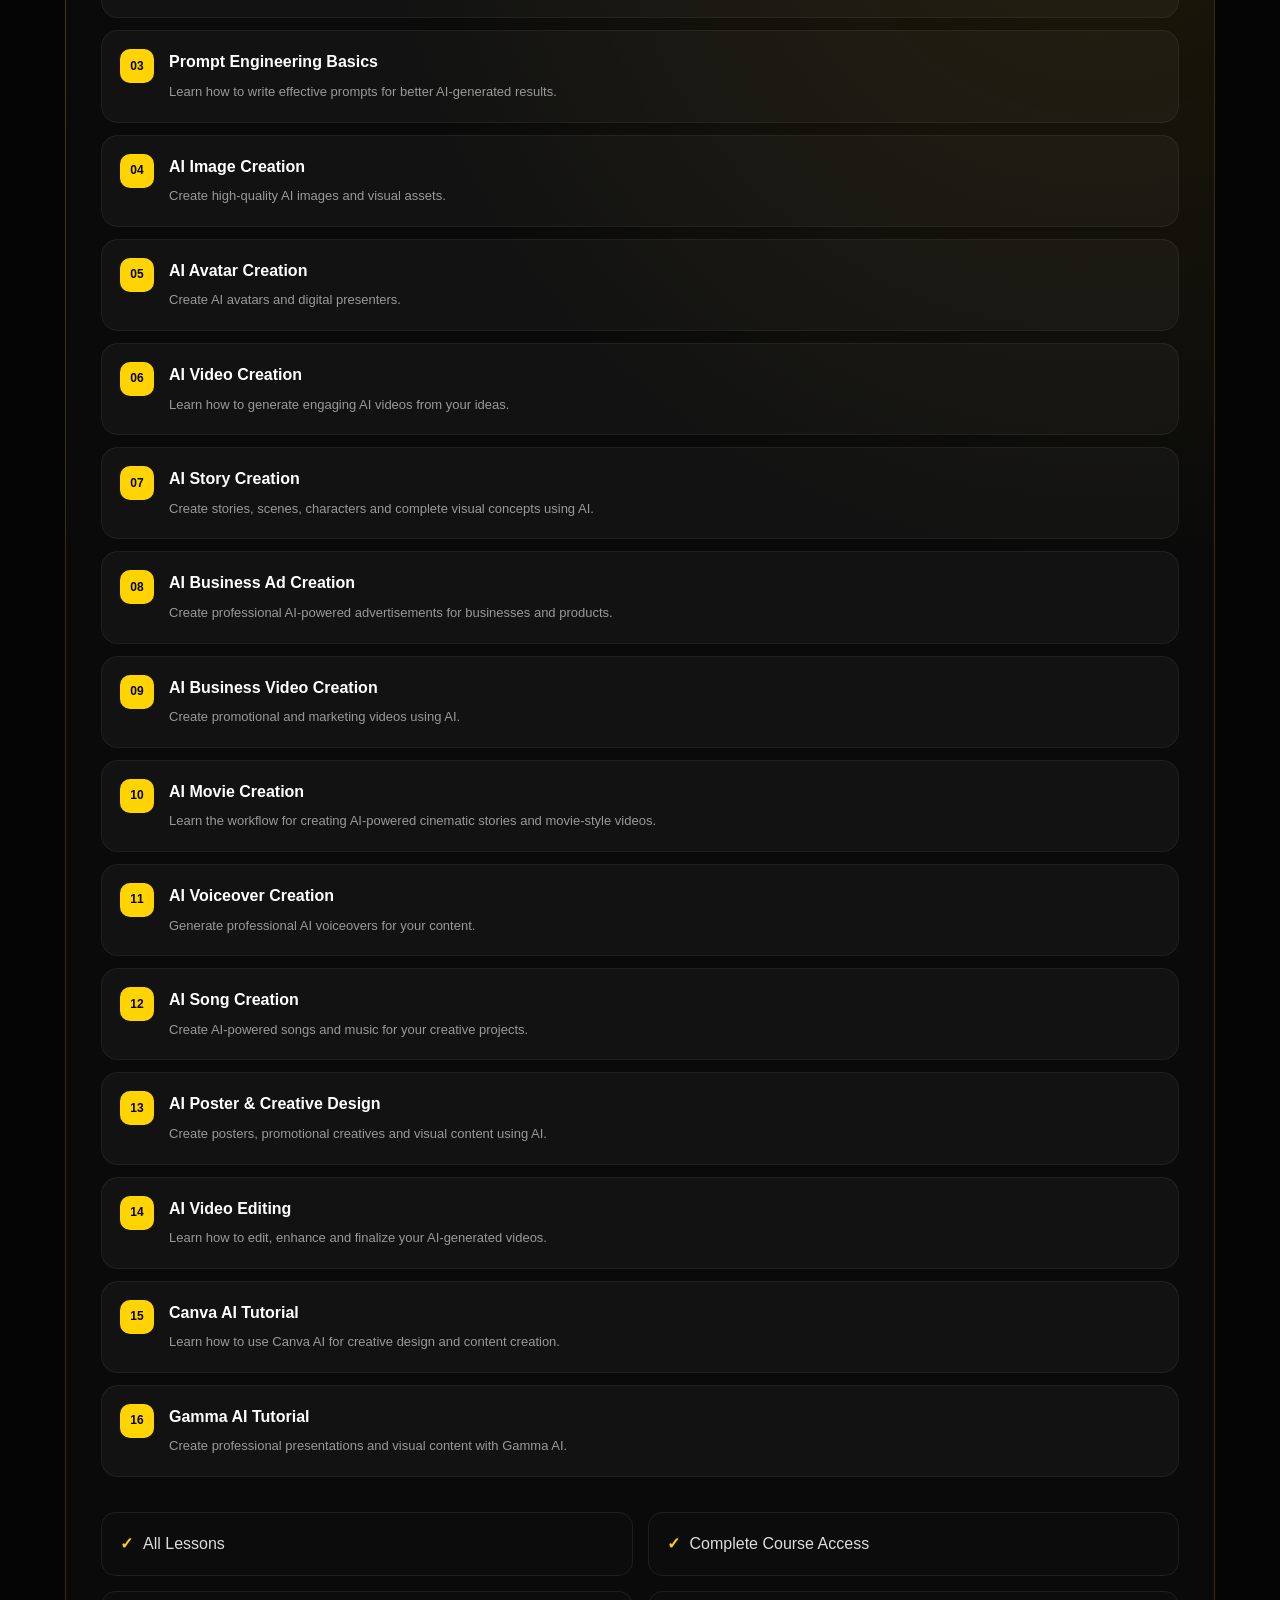
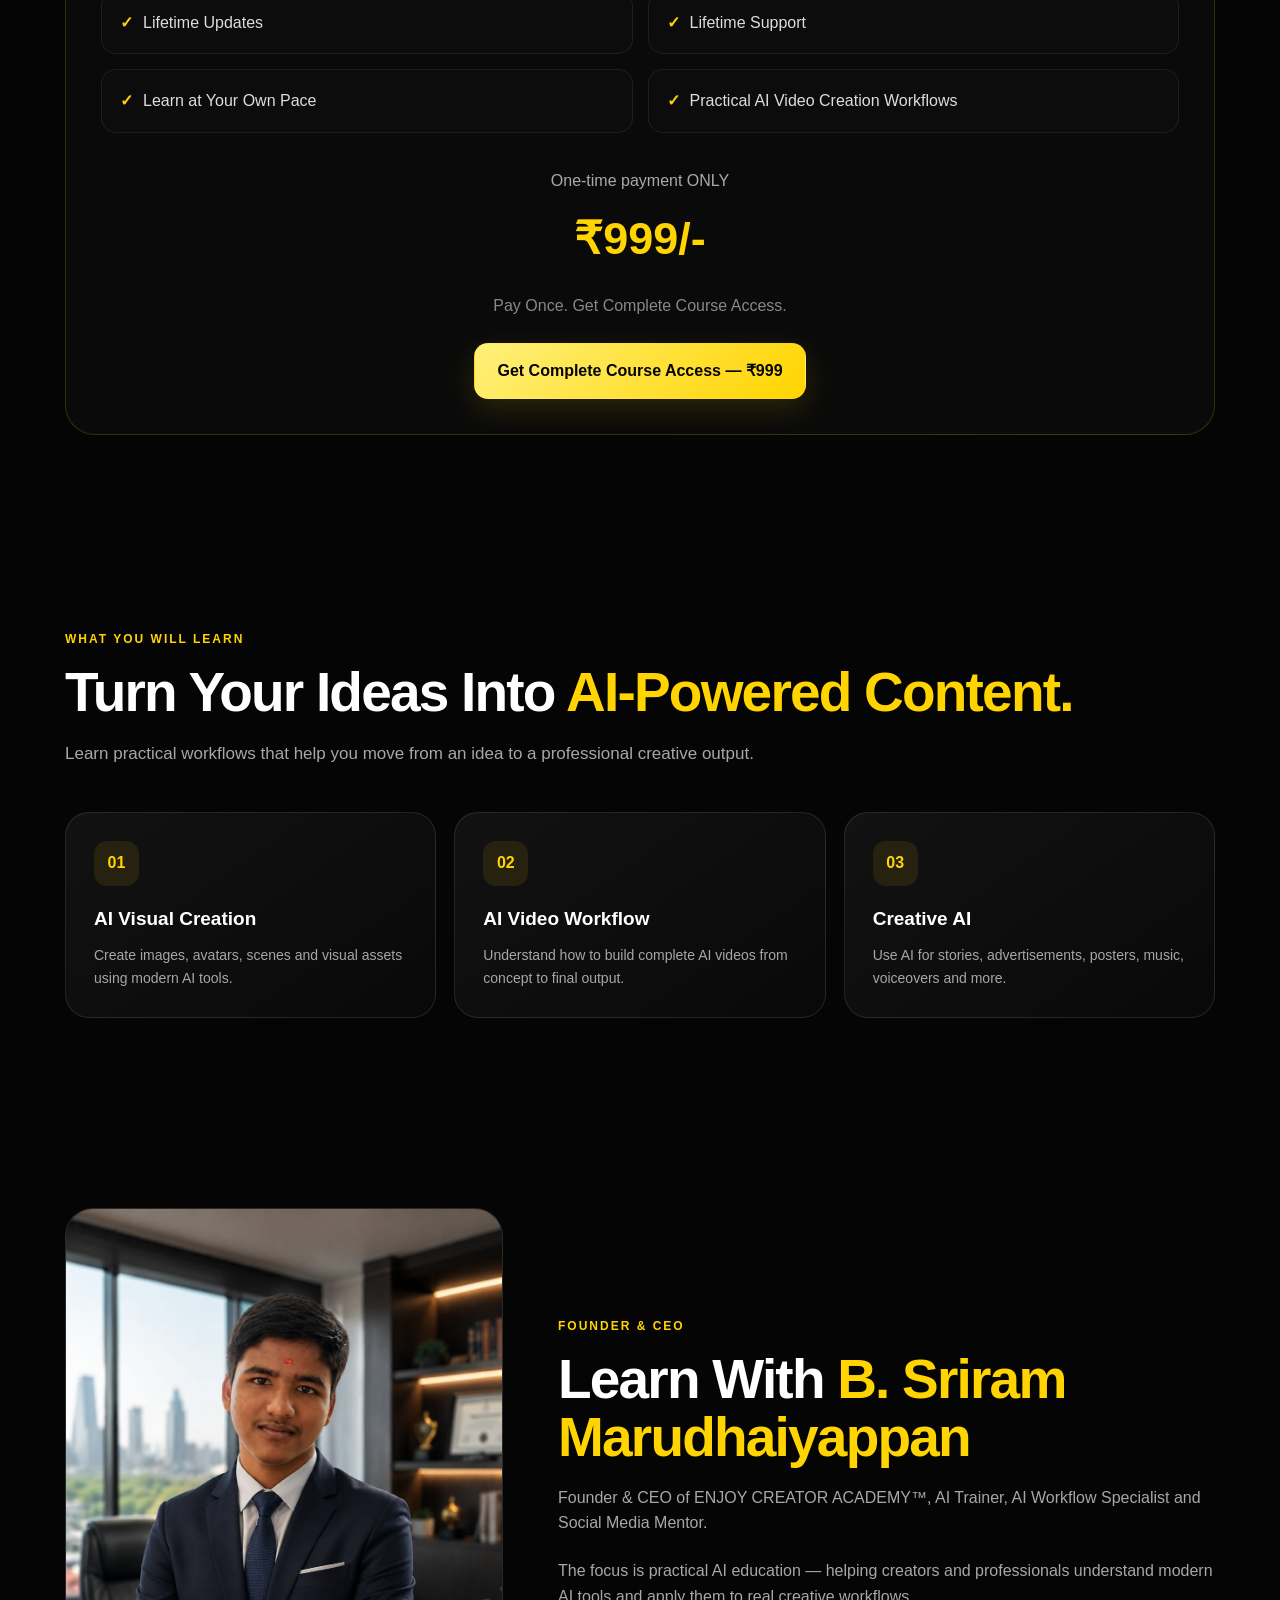
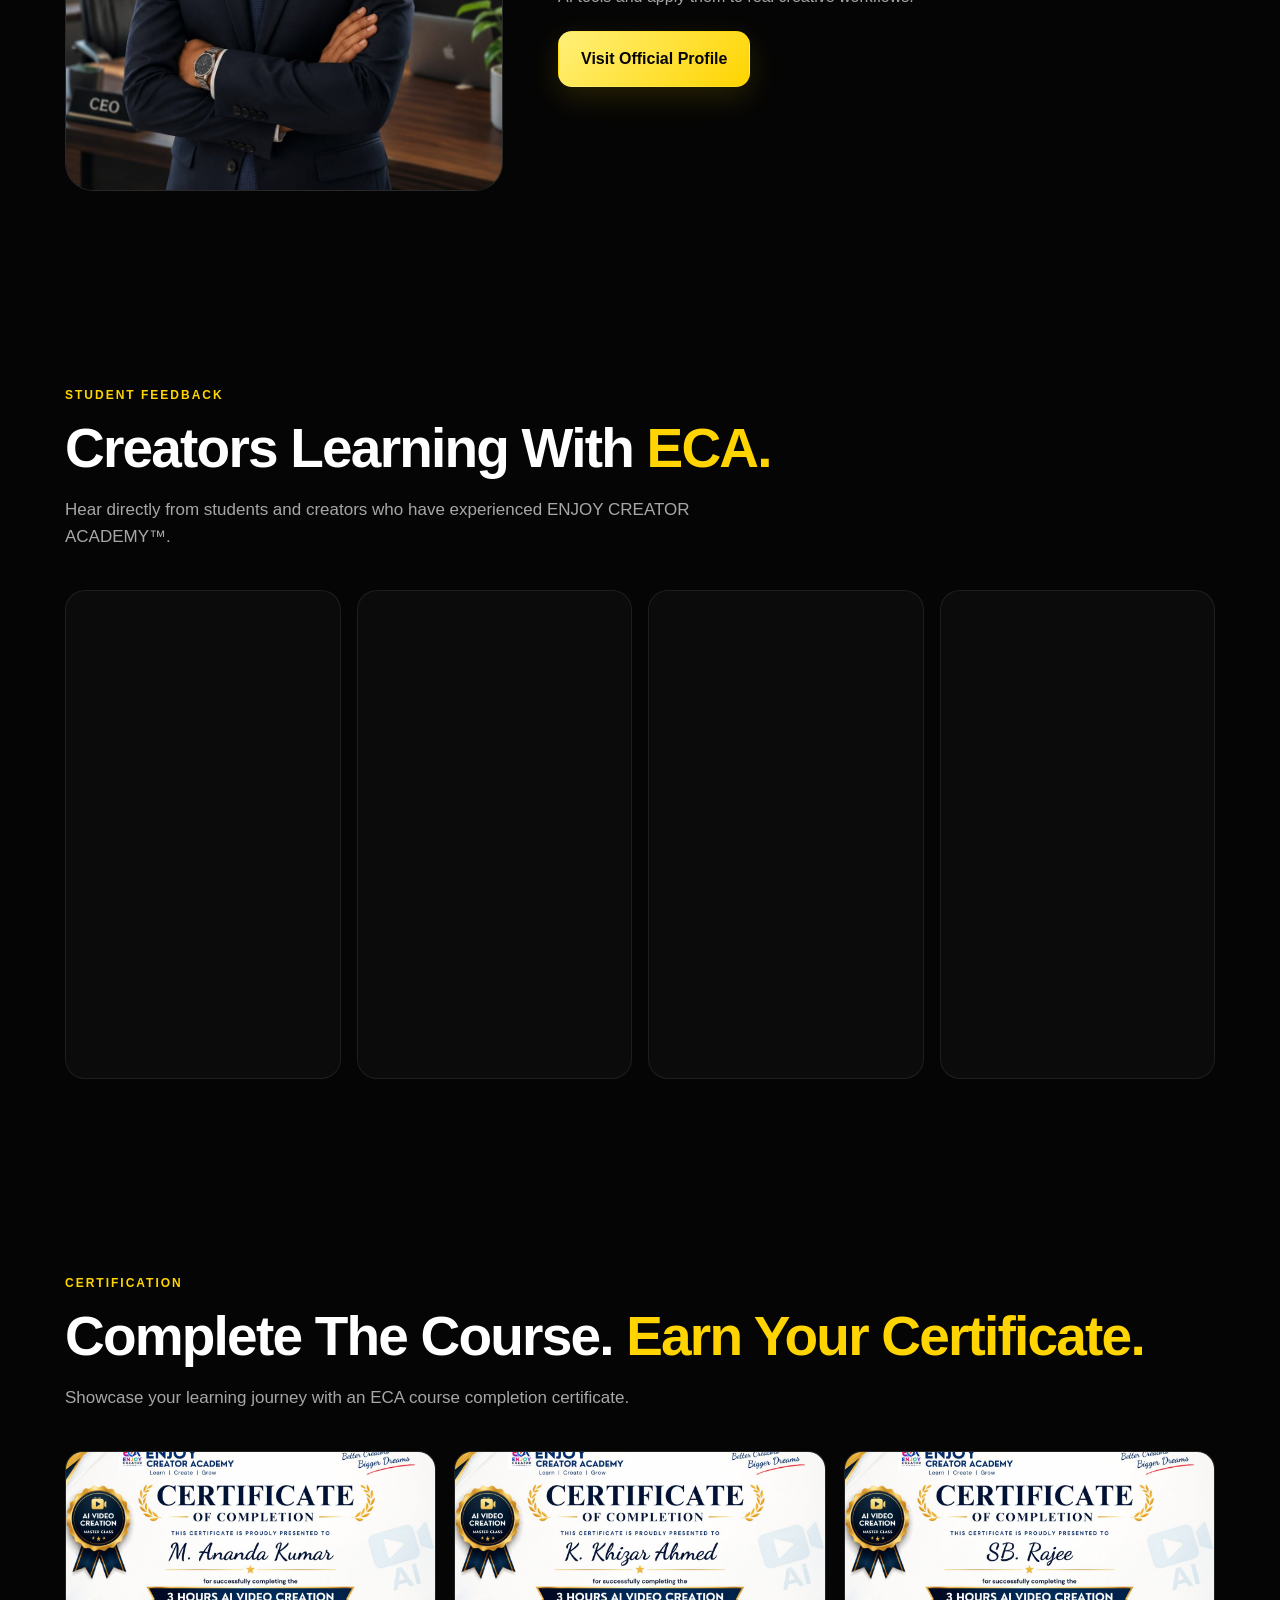
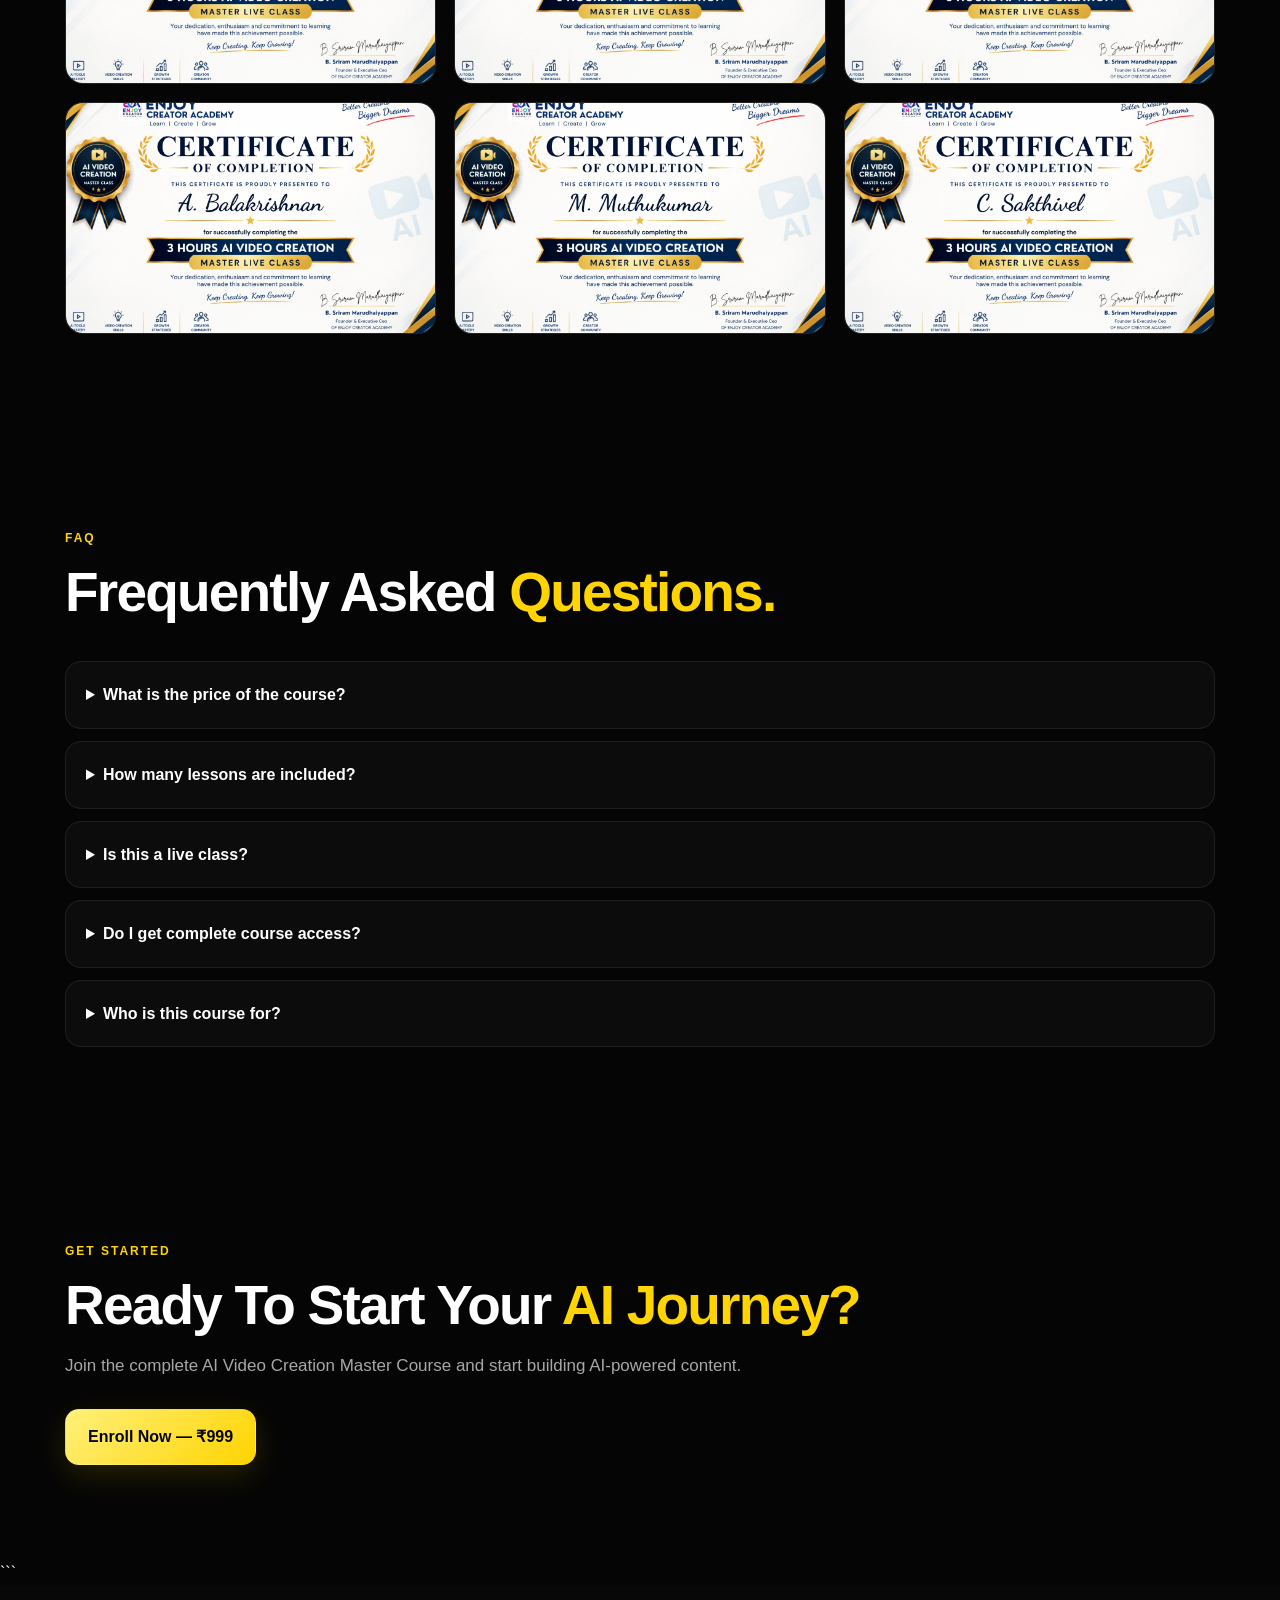
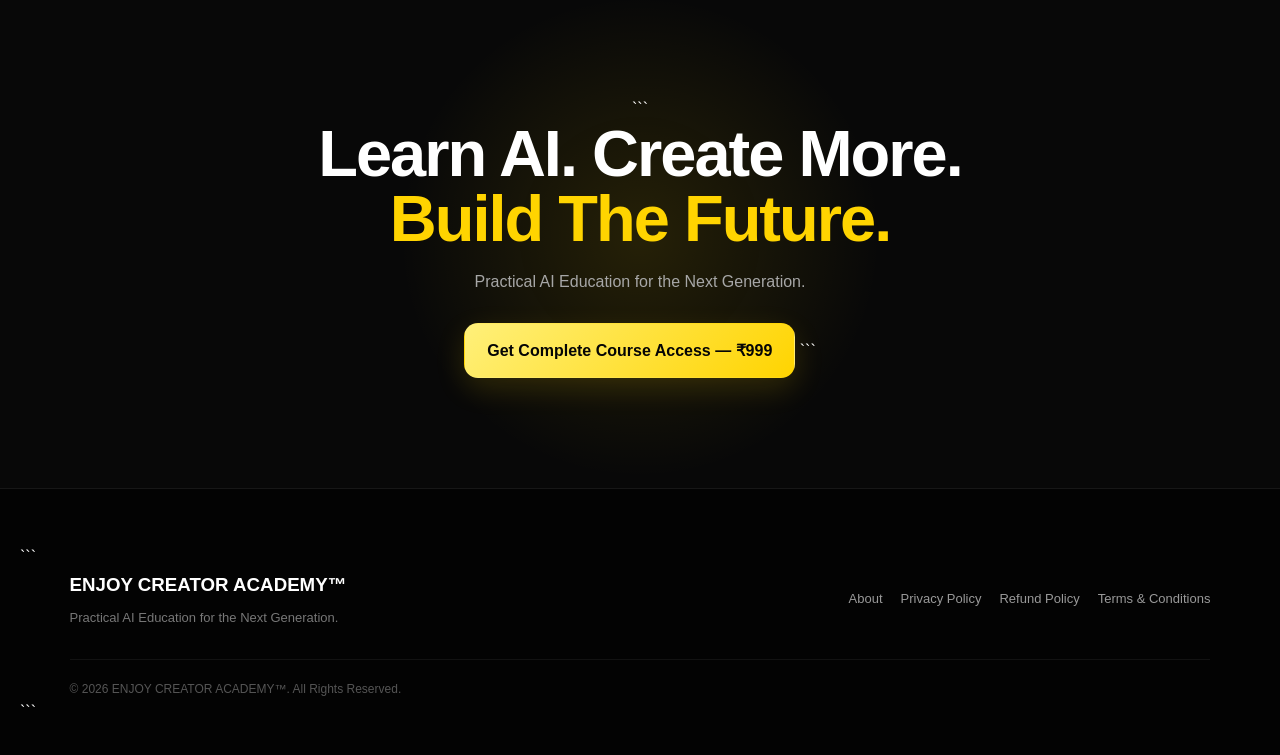
==== commit 5cb6919c: "Update print statement from 'Hello' to 'Goodbye'" ====
--- a/index.html
+++ b/index.html
@@ -1,2294 +1,1732 @@
-```html
 <!DOCTYPE html>
+
 <html lang="en">
 <head>
-<meta charset="UTF-8">
-<meta name="viewport" content="width=device-width, initial-scale=1.0">
-
-<title>Enjoy Creator Academy — Learn AI. Create Without Limits.</title>
-
-<meta name="description" content="Enjoy Creator Academy teaches practical, hands-on AI skills — AI video creation, prompting, AI tools, creative design and business automation.">
-
-<meta http-equiv="X-Content-Type-Options" content="nosniff">
-<meta name="referrer" content="strict-origin-when-cross-origin">
-
-<link rel="preconnect" href="https://fonts.googleapis.com">
-<link rel="preconnect" href="https://fonts.gstatic.com" crossorigin>
-
-<link href="https://fonts.googleapis.com/css2?family=Space+Grotesk:wght@500;600;700&family=Inter:wght@400;500;600;700&family=JetBrains+Mono:wght@500;700&display=swap" rel="stylesheet">
-
-<link rel="stylesheet" href="style.css">
-
-<style>
-
-/* =========================================================
-   PREMIUM SIGN IN BUTTON
-========================================================= */
-
-.nav-signin {
-  position:relative;
-  display:inline-flex !important;
-  align-items:center;
-  justify-content:center;
-
-  padding:10px 20px !important;
-  min-width:92px;
-
-  color:#fff !important;
-
-  background:
-    linear-gradient(
-      135deg,
-      rgba(255,255,255,.16),
-      rgba(255,255,255,.035)
-    ) !important;
-
-  border:1px solid rgba(255,255,255,.5) !important;
-  border-radius:12px !important;
-
-  font-weight:700 !important;
-  font-size:13px;
-  letter-spacing:.5px;
-
-  box-shadow:
-    inset 0 1px 0 rgba(255,255,255,.18),
-    0 6px 24px rgba(0,0,0,.25);
-
-  backdrop-filter:blur(14px);
-  -webkit-backdrop-filter:blur(14px);
-
-  overflow:hidden;
-
-  transition:
-    transform .3s ease,
-    background .3s ease,
-    border-color .3s ease,
-    box-shadow .3s ease;
-}
-
-
-/* Animated shine */
-
-.nav-signin::before {
-  content:"";
-  position:absolute;
-
-  top:0;
-  left:-130%;
-
-  width:75%;
-  height:100%;
-
-  background:linear-gradient(
-    90deg,
-    transparent,
-    rgba(255,255,255,.35),
-    transparent
-  );
-
-  transform:skewX(-20deg);
-
-  transition:left .7s ease;
-}
-
-
-/* Small premium glow */
-
-.nav-signin::after {
-  content:"";
-
-  position:absolute;
-  inset:-1px;
-
-  border-radius:12px;
-
-  background:linear-gradient(
-    120deg,
-    rgba(255,255,255,.25),
-    transparent 35%,
-    transparent 65%,
-    rgba(255,255,255,.12)
-  );
-
-  pointer-events:none;
-}
-
-
-/* Hover */
-
-.nav-signin:hover {
-
-  color:#050505 !important;
-
-  background:
-    linear-gradient(
-      135deg,
-      #ffffff,
-      #e9e9e9
-    ) !important;
-
-  border-color:#fff !important;
-
-  transform:translateY(-3px);
-
-  box-shadow:
-    0 12px 35px rgba(255,255,255,.16),
-    0 8px 25px rgba(0,0,0,.3);
-}
-
-
-.nav-signin:hover::before {
-  left:145%;
-}
-
-
-/* Click */
-
-.nav-signin:active {
-  transform:translateY(-1px) scale(.97);
-}
-
-
-/* =========================================================
-   COURSE SYLLABUS
-========================================================= */
-
-.course-syllabus {
-  margin-top:42px;
-}
-
-.syllabus-grid {
-  display:grid;
-  grid-template-columns:repeat(2,minmax(0,1fr));
-  gap:16px;
-  margin-top:28px;
-}
-
-.syllabus-card {
-  position:relative;
-
-  padding:25px;
-
-  border:1px solid rgba(255,255,255,.09);
-  border-radius:18px;
-
-  background:
-    linear-gradient(
-      145deg,
-      rgba(255,255,255,.055),
-      rgba(255,255,255,.018)
-    );
-
-  transition:
-    transform .3s ease,
-    border-color .3s ease,
-    box-shadow .3s ease;
-}
-
-.syllabus-card:hover {
-  transform:translateY(-5px);
-
-  border-color:rgba(255,255,255,.25);
-
-  box-shadow:
-    0 18px 45px rgba(0,0,0,.25);
-}
-
-.lesson-number {
-  display:inline-flex;
-  align-items:center;
-  justify-content:center;
-
-  min-width:74px;
-
-  padding:6px 10px;
-
-  border-radius:8px;
-
-  background:rgba(255,255,255,.08);
-  border:1px solid rgba(255,255,255,.12);
-
-  font-family:"JetBrains Mono",monospace;
-
-  font-size:11px;
-  font-weight:700;
-
-  letter-spacing:.5px;
-
-  margin-bottom:14px;
-}
-
-.syllabus-card h3 {
-  margin:0 0 9px;
-}
-
-.syllabus-card p {
-  margin:0;
-
-  color:var(--text-dim);
-
-  line-height:1.7;
-}
-
-
-/* =========================================================
-   COURSE ACCESS
-========================================================= */
-
-.course-access {
-  margin-top:50px;
-
-  padding:34px;
-
-  border-radius:22px;
-
-  border:1px solid rgba(255,255,255,.12);
-
-  background:
-    linear-gradient(
-      135deg,
-      rgba(255,255,255,.07),
-      rgba(255,255,255,.025)
-    );
-}
-
-.course-access h3 {
-  margin-top:0;
-}
-
-.access-list {
-  list-style:none;
-
-  padding:0;
-  margin:22px 0 28px;
-
-  display:grid;
-
-  grid-template-columns:repeat(2,minmax(0,1fr));
-
-  gap:12px;
-}
-
-.access-list li {
-  color:var(--text-dim);
-}
-
-.one-time {
-  border-top:1px solid rgba(255,255,255,.1);
-
-  padding-top:25px;
-}
-
-.one-time-label {
-  display:block;
-
-  font-size:13px;
-
-  text-transform:uppercase;
-
-  letter-spacing:1.5px;
-
-  opacity:.7;
-
-  margin-bottom:8px;
-}
-
-.one-time-price {
-  display:block;
-
-  font-size:46px;
-
-  line-height:1;
-
-  font-weight:700;
-
-  margin-bottom:10px;
-}
-
-.one-time-note {
-  color:var(--text-dim);
-
-  margin-bottom:22px;
-}
-
-
-/* =========================================================
-   MOBILE
-========================================================= */
-
-@media (max-width:760px) {
-
-  .syllabus-grid,
-  .access-list {
-    grid-template-columns:1fr;
-  }
-
-  .course-access {
-    padding:25px 20px;
-  }
-
-  .one-time-price {
-    font-size:38px;
-  }
-
-  .nav-signin {
-    width:100%;
-
-    min-width:0;
-
-    padding:12px 18px !important;
-
-    border-radius:12px !important;
-  }
-
-}
-
-</style>
+  <meta charset="UTF-8">
+  <meta name="viewport" content="width=device-width, initial-scale=1.0">
+
+  <title>ENJOY CREATOR ACADEMY™ | Complete AI Video Creation Master Course</title>
+
+  <meta name="description" content="Learn AI Video Creation from basics to advanced with ENJOY CREATOR ACADEMY™. Complete 16-lesson AI Video Creation Master Course for ₹999.">
+  <meta name="robots" content="index, follow">
+  <meta name="theme-color" content="#050505">
+
+  <style>
+    * {
+      margin: 0;
+      padding: 0;
+      box-sizing: border-box;
+    }
+
+    html {
+      scroll-behavior: smooth;
+    }
+
+    body {
+      font-family: Arial, Helvetica, sans-serif;
+      background: #050505;
+      color: #fff;
+      line-height: 1.6;
+      overflow-x: hidden;
+    }
+
+    a {
+      color: inherit;
+      text-decoration: none;
+    }
+
+    img {
+      max-width: 100%;
+      display: block;
+    }
+
+    button,
+    a {
+      -webkit-tap-highlight-color: transparent;
+    }
+
+    :root {
+      --yellow: #ffd400;
+      --yellow2: #ffea70;
+      --black: #050505;
+      --card: #0d0d0d;
+      --card2: #121212;
+      --border: rgba(255,255,255,.10);
+      --muted: #a7a7a7;
+    }
+
+    /* =========================
+       HEADER
+    ========================= */
+
+    .header {
+      position: sticky;
+      top: 0;
+      z-index: 999;
+      width: 100%;
+      background: rgba(5,5,5,.88);
+      backdrop-filter: blur(20px);
+      -webkit-backdrop-filter: blur(20px);
+      border-bottom: 1px solid rgba(255,255,255,.08);
+    }
+
+    .header-inner {
+      width: min(1200px, 92%);
+      margin: auto;
+      min-height: 76px;
+      display: flex;
+      align-items: center;
+      justify-content: space-between;
+      gap: 20px;
+    }
+
+    .brand {
+      display: flex;
+      align-items: center;
+      gap: 12px;
+      font-weight: 900;
+      letter-spacing: .4px;
+      white-space: nowrap;
+    }
+
+    .brand-logo {
+      width: 44px;
+      height: 44px;
+      border-radius: 12px;
+      object-fit: cover;
+      border: 1px solid rgba(255,212,0,.45);
+      box-shadow: 0 0 22px rgba(255,212,0,.16);
+    }
+
+    .brand-text {
+      font-size: 14px;
+      line-height: 1.1;
+    }
+
+    .brand-text small {
+      display: block;
+      color: var(--yellow);
+      font-size: 9px;
+      margin-top: 4px;
+      letter-spacing: 1.2px;
+    }
+
+    .nav-links {
+      display: flex;
+      align-items: center;
+      justify-content: center;
+      gap: 24px;
+    }
+
+    .nav-links a {
+      position: relative;
+      color: #ddd;
+      font-size: 14px;
+      font-weight: 700;
+      transition: .25s ease;
+    }
+
+    .nav-links a:not(.nav-signin)::after {
+      content: "";
+      position: absolute;
+      left: 0;
+      bottom: -7px;
+      width: 0;
+      height: 2px;
+      background: var(--yellow);
+      transition: .25s ease;
+    }
+
+    .nav-links a:not(.nav-signin):hover {
+      color: #fff;
+    }
+
+    .nav-links a:not(.nav-signin):hover::after {
+      width: 100%;
+    }
+
+    /* PREMIUM SIGN IN */
+
+    .nav-signin {
+      position: relative;
+      display: inline-flex;
+      align-items: center;
+      justify-content: center;
+      min-width: 92px;
+      padding: 11px 18px;
+      border-radius: 999px;
+      color: #050505 !important;
+      background: linear-gradient(135deg, #fff59b, #ffd400 48%, #ffbd00);
+      border: 1px solid rgba(255,255,255,.35);
+      box-shadow:
+        0 0 0 1px rgba(255,212,0,.15),
+        0 8px 25px rgba(255,212,0,.16);
+      overflow: hidden;
+      transition: transform .25s ease, box-shadow .25s ease;
+    }
+
+    .nav-signin::before {
+      content: "";
+      position: absolute;
+      top: 0;
+      left: -120%;
+      width: 80%;
+      height: 100%;
+      background: linear-gradient(
+        110deg,
+        transparent,
+        rgba(255,255,255,.75),
+        transparent
+      );
+      transform: skewX(-20deg);
+      transition: left .65s ease;
+    }
+
+    .nav-signin:hover {
+      transform: translateY(-2px) scale(1.03);
+      box-shadow:
+        0 0 28px rgba(255,212,0,.25),
+        0 12px 30px rgba(255,212,0,.20);
+    }
+
+    .nav-signin:hover::before {
+      left: 130%;
+    }
+
+    .header-cta {
+      display: flex;
+      align-items: center;
+      gap: 10px;
+    }
+
+    .btn {
+      display: inline-flex;
+      align-items: center;
+      justify-content: center;
+      gap: 8px;
+      padding: 14px 22px;
+      border-radius: 14px;
+      font-weight: 900;
+      border: 1px solid transparent;
+      transition: .25s ease;
+      cursor: pointer;
+    }
+
+    .btn-yellow {
+      color: #050505;
+      background: linear-gradient(135deg, #fff07a, #ffd400);
+      box-shadow: 0 10px 30px rgba(255,212,0,.14);
+    }
+
+    .btn-yellow:hover {
+      transform: translateY(-3px);
+      box-shadow: 0 16px 40px rgba(255,212,0,.24);
+    }
+
+    .btn-ghost {
+      border-color: rgba(255,255,255,.16);
+      background: rgba(255,255,255,.05);
+      color: #fff;
+    }
+
+    .btn-ghost:hover {
+      border-color: rgba(255,212,0,.5);
+      background: rgba(255,212,0,.08);
+      transform: translateY(-2px);
+    }
+
+    .nav-toggle {
+      display: none;
+      width: 44px;
+      height: 44px;
+      border-radius: 12px;
+      border: 1px solid rgba(255,255,255,.12);
+      background: #111;
+      cursor: pointer;
+    }
+
+    .nav-toggle span,
+    .nav-toggle span::before,
+    .nav-toggle span::after {
+      display: block;
+      width: 21px;
+      height: 2px;
+      background: #fff;
+      margin: auto;
+      content: "";
+      position: relative;
+    }
+
+    .nav-toggle span::before {
+      position: absolute;
+      top: -7px;
+    }
+
+    .nav-toggle span::after {
+      position: absolute;
+      top: 7px;
+    }
+
+    /* =========================
+       COMMON
+    ========================= */
+
+    section {
+      width: min(1150px, 92%);
+      margin: auto;
+      padding: 95px 0;
+    }
+
+    .eyebrow {
+      display: inline-block;
+      color: var(--yellow);
+      font-size: 12px;
+      font-weight: 900;
+      letter-spacing: 2px;
+      text-transform: uppercase;
+      margin-bottom: 15px;
+    }
+
+    .section-title {
+      font-size: clamp(30px, 5vw, 55px);
+      line-height: 1.05;
+      letter-spacing: -1.8px;
+      margin-bottom: 18px;
+    }
+
+    .section-title span {
+      color: var(--yellow);
+    }
+
+    .section-subtitle {
+      max-width: 720px;
+      color: var(--muted);
+      font-size: 17px;
+    }
+
+    /* =========================
+       HERO
+    ========================= */
+
+    .hero {
+      position: relative;
+      min-height: 760px;
+      width: 100%;
+      display: flex;
+      align-items: center;
+      overflow: hidden;
+      background:
+        radial-gradient(circle at 75% 30%, rgba(255,212,0,.12), transparent 30%),
+        radial-gradient(circle at 15% 80%, rgba(255,212,0,.07), transparent 25%),
+        #050505;
+    }
+
+    .hero::before {
+      content: "";
+      position: absolute;
+      width: 520px;
+      height: 520px;
+      border-radius: 50%;
+      background: rgba(255,212,0,.06);
+      filter: blur(90px);
+      right: -120px;
+      top: 80px;
+      animation: floatGlow 7s ease-in-out infinite;
+    }
+
+    @keyframes floatGlow {
+      0%,100% { transform: translateY(0); }
+      50% { transform: translateY(-35px); }
+    }
+
+    .hero-inner {
+      width: min(1150px, 92%);
+      margin: auto;
+      position: relative;
+      z-index: 2;
+    }
+
+    .hero-badge {
+      display: inline-flex;
+      padding: 9px 14px;
+      border-radius: 999px;
+      border: 1px solid rgba(255,212,0,.25);
+      background: rgba(255,212,0,.07);
+      color: var(--yellow);
+      font-size: 12px;
+      font-weight: 900;
+      margin-bottom: 25px;
+    }
+
+    .hero h1 {
+      max-width: 900px;
+      font-size: clamp(45px, 7vw, 86px);
+      line-height: .98;
+      letter-spacing: -4px;
+      margin-bottom: 25px;
+    }
+
+    .hero h1 span {
+      color: var(--yellow);
+    }
+
+    .hero p {
+      max-width: 700px;
+      color: #b8b8b8;
+      font-size: 18px;
+      margin-bottom: 32px;
+    }
+
+    .hero-actions {
+      display: flex;
+      gap: 13px;
+      flex-wrap: wrap;
+    }
+
+    .price-line {
+      margin-top: 22px;
+      color: #aaa;
+      font-size: 14px;
+    }
+
+    .price-line strong {
+      color: var(--yellow);
+      font-size: 26px;
+    }
+
+    /* =========================
+       CARDS
+    ========================= */
+
+    .grid {
+      display: grid;
+      grid-template-columns: repeat(3, 1fr);
+      gap: 18px;
+      margin-top: 45px;
+    }
+
+    .card {
+      background:
+        linear-gradient(145deg, rgba(255,255,255,.055), rgba(255,255,255,.018));
+      border: 1px solid var(--border);
+      border-radius: 24px;
+      padding: 28px;
+      transition: .3s ease;
+    }
+
+    .card:hover {
+      transform: translateY(-6px);
+      border-color: rgba(255,212,0,.28);
+      box-shadow: 0 20px 60px rgba(0,0,0,.25);
+    }
+
+    .number {
+      width: 45px;
+      height: 45px;
+      display: flex;
+      align-items: center;
+      justify-content: center;
+      border-radius: 13px;
+      background: rgba(255,212,0,.09);
+      color: var(--yellow);
+      font-weight: 900;
+      margin-bottom: 18px;
+    }
+
+    .card h3 {
+      font-size: 19px;
+      margin-bottom: 10px;
+    }
+
+    .card p {
+      color: var(--muted);
+      font-size: 14px;
+    }
+
+    /* =========================
+       COURSE
+    ========================= */
+
+    .course-box {
+      margin-top: 45px;
+      padding: 35px;
+      border-radius: 30px;
+      border: 1px solid rgba(255,212,0,.18);
+      background:
+        radial-gradient(circle at 90% 10%, rgba(255,212,0,.08), transparent 30%),
+        #0a0a0a;
+    }
+
+    .course-top {
+      display: flex;
+      justify-content: space-between;
+      align-items: flex-start;
+      gap: 30px;
+      margin-bottom: 35px;
+    }
+
+    .course-top h3 {
+      font-size: clamp(25px, 4vw, 42px);
+      line-height: 1.1;
+      margin-bottom: 10px;
+    }
+
+    .course-top p {
+      color: var(--muted);
+      max-width: 700px;
+    }
+
+    .course-price {
+      white-space: nowrap;
+      color: var(--yellow);
+      font-size: 36px;
+      font-weight: 900;
+    }
+
+    .syllabus {
+      display: grid;
+      gap: 12px;
+    }
+
+    .lesson {
+      display: flex;
+      align-items: flex-start;
+      gap: 15px;
+      padding: 18px;
+      border-radius: 17px;
+      background: rgba(255,255,255,.035);
+      border: 1px solid rgba(255,255,255,.06);
+    }
+
+    .lesson-num {
+      min-width: 34px;
+      height: 34px;
+      border-radius: 10px;
+      background: var(--yellow);
+      color: #050505;
+      display: flex;
+      align-items: center;
+      justify-content: center;
+      font-size: 12px;
+      font-weight: 900;
+    }
+
+    .lesson strong {
+      display: block;
+      margin-bottom: 3px;
+    }
+
+    .lesson span {
+      color: #999;
+      font-size: 13px;
+    }
+
+    /* =========================
+       ACCESS
+    ========================= */
+
+    .access-box {
+      margin-top: 35px;
+      display: grid;
+      grid-template-columns: 1fr 1fr;
+      gap: 15px;
+    }
+
+    .access-item {
+      padding: 18px;
+      border: 1px solid rgba(255,255,255,.08);
+      background: #0c0c0c;
+      border-radius: 15px;
+      color: #ddd;
+    }
+
+    .access-item::before {
+      content: "✓";
+      color: var(--yellow);
+      font-weight: 900;
+      margin-right: 10px;
+    }
+
+    /* =========================
+       MENTOR
+    ========================= */
+
+    .mentor {
+      display: grid;
+      grid-template-columns: .8fr 1.2fr;
+      gap: 55px;
+      align-items: center;
+    }
+
+    .mentor-image {
+      border-radius: 28px;
+      overflow: hidden;
+      border: 1px solid rgba(255,255,255,.1);
+      background: #111;
+      min-height: 420px;
+    }
+
+    .mentor-image img {
+      width: 100%;
+      height: 100%;
+      object-fit: cover;
+    }
+
+    .mentor-copy p {
+      color: var(--muted);
+      margin-bottom: 22px;
+    }
+
+    /* =========================
+       FEEDBACK
+    ========================= */
+
+    .video-grid {
+      display: grid;
+      grid-template-columns: repeat(4, 1fr);
+      gap: 16px;
+      margin-top: 40px;
+    }
+
+    .video-card {
+      border-radius: 20px;
+      overflow: hidden;
+      border: 1px solid rgba(255,255,255,.08);
+      background: #0b0b0b;
+    }
+
+    .video-card iframe {
+      width: 100%;
+      aspect-ratio: 9 / 16;
+      border: 0;
+      display: block;
+    }
+
+    /* =========================
+       CERTIFICATES
+    ========================= */
+
+    .certificate-grid {
+      display: grid;
+      grid-template-columns: repeat(3, 1fr);
+      gap: 18px;
+      margin-top: 40px;
+    }
+
+    .certificate {
+      overflow: hidden;
+      border-radius: 18px;
+      border: 1px solid rgba(255,255,255,.08);
+      background: #101010;
+    }
+
+    .certificate img {
+      width: 100%;
+      aspect-ratio: 16/10;
+      object-fit: cover;
+    }
+
+    /* =========================
+       FAQ
+    ========================= */
+
+    .faq {
+      margin-top: 40px;
+      display: grid;
+      gap: 12px;
+    }
+
+    details {
+      background: #0c0c0c;
+      border: 1px solid rgba(255,255,255,.08);
+      border-radius: 16px;
+      padding: 20px;
+    }
+
+    summary {
+      cursor: pointer;
+      font-weight: 800;
+    }
+
+    details p {
+      color: var(--muted);
+      padding-top: 14px;
+      font-size: 14px;
+    }
+
+    /* =========================
+       CTA
+    ========================= */
+
+    .final-cta {
+      text-align: center;
+      padding: 110px 20px;
+      width: 100%;
+      background:
+        radial-gradient(circle at center, rgba(255,212,0,.12), transparent 35%),
+        #080808;
+    }
+
+    .final-cta h2 {
+      max-width: 800px;
+      margin: auto auto 18px;
+      font-size: clamp(35px, 6vw, 65px);
+      line-height: 1;
+      letter-spacing: -2px;
+    }
+
+    .final-cta p {
+      color: var(--muted);
+      max-width: 650px;
+      margin: 0 auto 28px;
+    }
+
+    /* =========================
+       FOOTER
+    ========================= */
+
+    footer {
+      padding: 55px 20px 30px;
+      border-top: 1px solid rgba(255,255,255,.08);
+      background: #030303;
+    }
+
+    .footer-inner {
+      width: min(1150px, 92%);
+      margin: auto;
+      display: flex;
+      justify-content: space-between;
+      gap: 30px;
+      flex-wrap: wrap;
+    }
+
+    .footer-brand {
+      max-width: 420px;
+    }
+
+    .footer-brand h3 {
+      margin-bottom: 8px;
+    }
+
+    .footer-brand p {
+      color: #777;
+      font-size: 13px;
+    }
+
+    .footer-links {
+      display: flex;
+      gap: 18px;
+      flex-wrap: wrap;
+      align-items: center;
+    }
+
+    .footer-links a {
+      color: #999;
+      font-size: 13px;
+    }
+
+    .footer-links a:hover {
+      color: var(--yellow);
+    }
+
+    .copyright {
+      width: min(1150px, 92%);
+      margin: 30px auto 0;
+      padding-top: 20px;
+      border-top: 1px solid rgba(255,255,255,.06);
+      color: #555;
+      font-size: 12px;
+    }
+
+    /* =========================
+       FLOATING CTA
+    ========================= */
+
+    .floating-wrap {
+      position: fixed;
+      right: 22px;
+      bottom: 22px;
+      z-index: 900;
+    }
+
+    .floating {
+      position: relative;
+      display: inline-flex;
+      align-items: center;
+      justify-content: center;
+      padding: 16px 22px;
+      border-radius: 18px;
+      background: linear-gradient(135deg, #fff07a, #ffd400);
+      color: #050505;
+      font-weight: 1000;
+      border: 1px solid rgba(255,255,255,.35);
+      box-shadow:
+        0 12px 35px rgba(0,0,0,.4),
+        0 0 35px rgba(255,212,0,.20);
+      overflow: hidden;
+      animation: pulse 2.3s infinite;
+    }
+
+    .floating::after {
+      content: "";
+      position: absolute;
+      top: 0;
+      left: -100%;
+      width: 60%;
+      height: 100%;
+      background: linear-gradient(
+        110deg,
+        transparent,
+        rgba(255,255,255,.8),
+        transparent
+      );
+      transform: skewX(-20deg);
+      animation: shine 3s infinite;
+    }
+
+    @keyframes pulse {
+      0%,100% { transform: scale(1); }
+      50% { transform: scale(1.035); }
+    }
+
+    @keyframes shine {
+      0% { left: -100%; }
+      45%,100% { left: 140%; }
+    }
+
+    /* =========================
+       MOBILE
+    ========================= */
+
+    @media (max-width: 950px) {
+      .nav-links {
+        position: fixed;
+        top: 76px;
+        right: -100%;
+        width: min(340px, 88%);
+        height: calc(100vh - 76px);
+        background: rgba(8,8,8,.98);
+        backdrop-filter: blur(20px);
+        flex-direction: column;
+        align-items: flex-start;
+        justify-content: flex-start;
+        padding: 35px;
+        gap: 25px;
+        border-left: 1px solid rgba(255,255,255,.08);
+        transition: .3s ease;
+      }
+
+      .nav-links.active {
+        right: 0;
+      }
+
+      .nav-toggle {
+        display: block;
+      }
+
+      .header-cta .btn {
+        display: none;
+      }
+
+      .grid {
+        grid-template-columns: 1fr;
+      }
+
+      .mentor {
+        grid-template-columns: 1fr;
+      }
+
+      .video-grid {
+        grid-template-columns: repeat(2, 1fr);
+      }
+
+      .certificate-grid {
+        grid-template-columns: 1fr 1fr;
+      }
+
+      .course-top {
+        flex-direction: column;
+      }
+
+      .access-box {
+        grid-template-columns: 1fr;
+      }
+    }
+
+    @media (max-width: 600px) {
+      section {
+        padding: 70px 0;
+      }
+
+      .hero {
+        min-height: 680px;
+      }
+
+      .hero h1 {
+        letter-spacing: -2.5px;
+      }
+
+      .hero-actions {
+        flex-direction: column;
+      }
+
+      .hero-actions .btn {
+        width: 100%;
+      }
+
+      .course-box {
+        padding: 22px;
+      }
+
+      .video-grid {
+        grid-template-columns: 1fr 1fr;
+        gap: 10px;
+      }
+
+      .certificate-grid {
+        grid-template-columns: 1fr;
+      }
+
+      .floating-wrap {
+        right: 12px;
+        bottom: 12px;
+        left: 12px;
+      }
+
+      .floating {
+        width: 100%;
+      }
+
+      .brand-text {
+        font-size: 12px;
+      }
+
+      .brand-logo {
+        width: 40px;
+        height: 40px;
+      }
+    }
+  </style>
 
 </head>
 
-
-<body>
-
-
-<!-- =======================================================
-     HEADER
-======================================================= -->
-
-<header class="site-header" id="siteHeader">
-
-<div class="container">
-
-
-<a href="#top" class="brand">
-
-<span class="brand-mark">
-
-<img
-src="ecalogo.jpg"
-alt="Enjoy Creator Academy Logo"
-height="40"
-width="40">
-
-</span>
-
-
-<span>
-
-ENJOY CREATOR ACADEMY
-
-<small>
-Learn · Create · Grow
-</small>
-
-</span>
-
+<body id="top">
+
+  <!-- =========================
+       HEADER
+  ========================= -->
+
+  <header class="header">
+    <div class="header-inner">
+
+```
+  <a href="#top" class="brand">
+    <img src="ecalogo.jpg" class="brand-logo" alt="ENJOY CREATOR ACADEMY Logo">
+    <div class="brand-text">
+      ENJOY CREATOR ACADEMY™
+      <small>AI EDUCATION • CREATOR SKILLS</small>
+    </div>
+  </a>
+
+  <nav class="nav-links" id="navLinks">
+
+    <a
+      href="https://ecalearningportal.online"
+      class="nav-signin"
+      target="_blank"
+      rel="noopener noreferrer">
+      Sign In
+    </a>
+
+    <a href="#courses">Courses</a>
+    <a href="#mentor">Mentor</a>
+    <a href="#feedback">Students</a>
+
+    <a
+      href="https://srirammarudhaiyappan.online"
+      target="_blank"
+      rel="noopener noreferrer">
+      Visit Sriram
+    </a>
+
+    <a href="#faq">FAQ</a>
+    <a href="#contact">Contact</a>
+
+  </nav>
+
+  <div class="header-cta">
+    <a
+      href="https://rzp.io/rzp/Upp96JYM"
+      class="btn btn-ghost"
+      target="_blank"
+      rel="noopener noreferrer">
+      Enroll ₹999
+    </a>
+
+    <button
+      class="nav-toggle"
+      id="navToggle"
+      type="button"
+      aria-label="Open Menu">
+      <span></span>
+    </button>
+  </div>
+
+</div>
+```
+
+  </header>
+
+  <!-- =========================
+       HERO
+  ========================= -->
+
+  <main>
+
+```
+<section class="hero">
+  <div class="hero-inner">
+
+    <div class="hero-badge">
+      PRACTICAL AI EDUCATION FOR THE NEXT GENERATION
+    </div>
+
+    <h1>
+      Master
+      <span>AI Video Creation</span>
+      From Basics To Advanced.
+    </h1>
+
+    <p>
+      Learn the complete AI video creation workflow through practical
+      lessons covering AI images, avatars, videos, stories, advertisements,
+      voiceovers, music, editing and more.
+    </p>
+
+    <div class="hero-actions">
+
+      <a
+        href="https://rzp.io/rzp/Upp96JYM"
+        class="btn btn-yellow"
+        target="_blank"
+        rel="noopener noreferrer">
+        Enroll Now — ₹999
+      </a>
+
+      <a href="#courses" class="btn btn-ghost">
+        View Course
+      </a>
+
+    </div>
+
+    <div class="price-line">
+      One-time payment
+      <strong>₹999/-</strong>
+      • Complete Course Access
+    </div>
+
+  </div>
+</section>
+
+
+<!-- =========================
+     COURSE
+========================= -->
+
+<section id="courses">
+
+  <span class="eyebrow">THE COMPLETE COURSE</span>
+
+  <h2 class="section-title">
+    Complete AI Video Creation
+    <span>Master Course™</span>
+  </h2>
+
+  <p class="section-subtitle">
+    Learn AI Video Creation from Basics to Advanced with a structured
+    practical curriculum designed for creators, entrepreneurs and
+    digital professionals.
+  </p>
+
+
+  <div class="course-box">
+
+    <div class="course-top">
+
+      <div>
+        <h3>
+          The Complete AI Video Creation Master Course™
+        </h3>
+
+        <p>
+          Build real AI-powered visual content from idea to final video.
+          Learn the tools, workflows and creative techniques step by step.
+        </p>
+      </div>
+
+      <div class="course-price">
+        ₹999/-
+      </div>
+
+    </div>
+
+
+    <div class="syllabus">
+
+      <div class="lesson">
+        <div class="lesson-num">01</div>
+        <div>
+          <strong>What Is AI Video Creation?</strong>
+          <span>
+            Understand AI video creation and how it is transforming content creation.
+          </span>
+        </div>
+      </div>
+
+      <div class="lesson">
+        <div class="lesson-num">02</div>
+        <div>
+          <strong>What Tools Do We Cover in This Course?</strong>
+          <span>
+            Explore the essential AI tools used throughout the course.
+          </span>
+        </div>
+      </div>
+
+      <div class="lesson">
+        <div class="lesson-num">03</div>
+        <div>
+          <strong>Prompt Engineering Basics</strong>
+          <span>
+            Learn how to write effective prompts for better AI-generated results.
+          </span>
+        </div>
+      </div>
+
+      <div class="lesson">
+        <div class="lesson-num">04</div>
+        <div>
+          <strong>AI Image Creation</strong>
+          <span>
+            Create high-quality AI images and visual assets.
+          </span>
+        </div>
+      </div>
+
+      <div class="lesson">
+        <div class="lesson-num">05</div>
+        <div>
+          <strong>AI Avatar Creation</strong>
+          <span>
+            Create AI avatars and digital presenters.
+          </span>
+        </div>
+      </div>
+
+      <div class="lesson">
+        <div class="lesson-num">06</div>
+        <div>
+          <strong>AI Video Creation</strong>
+          <span>
+            Learn how to generate engaging AI videos from your ideas.
+          </span>
+        </div>
+      </div>
+
+      <div class="lesson">
+        <div class="lesson-num">07</div>
+        <div>
+          <strong>AI Story Creation</strong>
+          <span>
+            Create stories, scenes, characters and complete visual concepts using AI.
+          </span>
+        </div>
+      </div>
+
+      <div class="lesson">
+        <div class="lesson-num">08</div>
+        <div>
+          <strong>AI Business Ad Creation</strong>
+          <span>
+            Create professional AI-powered advertisements for businesses and products.
+          </span>
+        </div>
+      </div>
+
+      <div class="lesson">
+        <div class="lesson-num">09</div>
+        <div>
+          <strong>AI Business Video Creation</strong>
+          <span>
+            Create promotional and marketing videos using AI.
+          </span>
+        </div>
+      </div>
+
+      <div class="lesson">
+        <div class="lesson-num">10</div>
+        <div>
+          <strong>AI Movie Creation</strong>
+          <span>
+            Learn the workflow for creating AI-powered cinematic stories and movie-style videos.
+          </span>
+        </div>
+      </div>
+
+      <div class="lesson">
+        <div class="lesson-num">11</div>
+        <div>
+          <strong>AI Voiceover Creation</strong>
+          <span>
+            Generate professional AI voiceovers for your content.
+          </span>
+        </div>
+      </div>
+
+      <div class="lesson">
+        <div class="lesson-num">12</div>
+        <div>
+          <strong>AI Song Creation</strong>
+          <span>
+            Create AI-powered songs and music for your creative projects.
+          </span>
+        </div>
+      </div>
+
+      <div class="lesson">
+        <div class="lesson-num">13</div>
+        <div>
+          <strong>AI Poster &amp; Creative Design</strong>
+          <span>
+            Create posters, promotional creatives and visual content using AI.
+          </span>
+        </div>
+      </div>
+
+      <div class="lesson">
+        <div class="lesson-num">14</div>
+        <div>
+          <strong>AI Video Editing</strong>
+          <span>
+            Learn how to edit, enhance and finalize your AI-generated videos.
+          </span>
+        </div>
+      </div>
+
+      <div class="lesson">
+        <div class="lesson-num">15</div>
+        <div>
+          <strong>Canva AI Tutorial</strong>
+          <span>
+            Learn how to use Canva AI for creative design and content creation.
+          </span>
+        </div>
+      </div>
+
+      <div class="lesson">
+        <div class="lesson-num">16</div>
+        <div>
+          <strong>Gamma AI Tutorial</strong>
+          <span>
+            Create professional presentations and visual content with Gamma AI.
+          </span>
+        </div>
+      </div>
+
+    </div>
+
+
+    <div class="access-box">
+
+      <div class="access-item">All Lessons</div>
+      <div class="access-item">Complete Course Access</div>
+      <div class="access-item">Lifetime Updates</div>
+      <div class="access-item">Lifetime Support</div>
+      <div class="access-item">Learn at Your Own Pace</div>
+      <div class="access-item">Practical AI Video Creation Workflows</div>
+
+    </div>
+
+
+    <div style="margin-top:35px;text-align:center;">
+
+      <p style="color:#aaa;margin-bottom:10px;">
+        One-time payment ONLY
+      </p>
+
+      <div style="font-size:45px;font-weight:900;color:#ffd400;margin-bottom:18px;">
+        ₹999/-
+      </div>
+
+      <p style="color:#888;margin-bottom:24px;">
+        Pay Once. Get Complete Course Access.
+      </p>
+
+      <a
+        href="https://rzp.io/rzp/Upp96JYM"
+        class="btn btn-yellow"
+        target="_blank"
+        rel="noopener noreferrer">
+        Get Complete Course Access — ₹999
+      </a>
+
+    </div>
+
+  </div>
+
+</section>
+
+
+<!-- =========================
+     WHY LEARN
+========================= -->
+
+<section>
+
+  <span class="eyebrow">WHAT YOU WILL LEARN</span>
+
+  <h2 class="section-title">
+    Turn Your Ideas Into
+    <span>AI-Powered Content.</span>
+  </h2>
+
+  <p class="section-subtitle">
+    Learn practical workflows that help you move from an idea to a
+    professional creative output.
+  </p>
+
+  <div class="grid">
+
+    <div class="card">
+      <div class="number">01</div>
+      <h3>AI Visual Creation</h3>
+      <p>
+        Create images, avatars, scenes and visual assets using modern AI tools.
+      </p>
+    </div>
+
+    <div class="card">
+      <div class="number">02</div>
+      <h3>AI Video Workflow</h3>
+      <p>
+        Understand how to build complete AI videos from concept to final output.
+      </p>
+    </div>
+
+    <div class="card">
+      <div class="number">03</div>
+      <h3>Creative AI</h3>
+      <p>
+        Use AI for stories, advertisements, posters, music, voiceovers and more.
+      </p>
+    </div>
+
+  </div>
+
+</section>
+
+
+<!-- =========================
+     MENTOR
+========================= -->
+
+<section id="mentor">
+
+  <div class="mentor">
+
+    <div class="mentor-image">
+
+      <img
+        src="assets/images/founder.jpg"
+        alt="B. Sriram Marudhaiyappan"
+        onerror="this.style.display='none';">
+
+    </div>
+
+
+    <div class="mentor-copy">
+
+      <span class="eyebrow">FOUNDER &amp; CEO</span>
+
+      <h2 class="section-title">
+        Learn With
+        <span>B. Sriram Marudhaiyappan</span>
+      </h2>
+
+      <p>
+        Founder &amp; CEO of ENJOY CREATOR ACADEMY™,
+        AI Trainer, AI Workflow Specialist and Social Media Mentor.
+      </p>
+
+      <p>
+        The focus is practical AI education — helping creators and
+        professionals understand modern AI tools and apply them to real
+        creative workflows.
+      </p>
+
+      <a
+        href="https://srirammarudhaiyappan.online"
+        class="btn btn-yellow"
+        target="_blank"
+        rel="noopener noreferrer">
+        Visit Official Profile
+      </a>
+
+    </div>
+
+  </div>
+
+</section>
+
+
+<!-- =========================
+     STUDENT FEEDBACK
+========================= -->
+
+<section id="feedback">
+
+  <span class="eyebrow">STUDENT FEEDBACK</span>
+
+  <h2 class="section-title">
+    Creators Learning With
+    <span>ECA.</span>
+  </h2>
+
+  <p class="section-subtitle">
+    Hear directly from students and creators who have experienced
+    ENJOY CREATOR ACADEMY™.
+  </p>
+
+
+  <div class="video-grid">
+
+    <div class="video-card">
+      <iframe
+        src="https://www.youtube.com/embed/Ld6iSbZVHXE?rel=0&modestbranding=1"
+        title="Student Feedback 1"
+        loading="lazy"
+        allowfullscreen>
+      </iframe>
+    </div>
+
+    <div class="video-card">
+      <iframe
+        src="https://www.youtube.com/embed/Qyh2f0Qc8zE?rel=0&modestbranding=1"
+        title="Student Feedback 2"
+        loading="lazy"
+        allowfullscreen>
+      </iframe>
+    </div>
+
+    <div class="video-card">
+      <iframe
+        src="https://www.youtube.com/embed/CZJgdfQBS98?rel=0&modestbranding=1"
+        title="Student Feedback 3"
+        loading="lazy"
+        allowfullscreen>
+      </iframe>
+    </div>
+
+    <div class="video-card">
+      <iframe
+        src="https://www.youtube.com/embed/JDRdID_DXOQ?rel=0&modestbranding=1"
+        title="Student Feedback 4"
+        loading="lazy"
+        allowfullscreen>
+      </iframe>
+    </div>
+
+  </div>
+
+</section>
+
+
+<!-- =========================
+     CERTIFICATES
+========================= -->
+
+<section>
+
+  <span class="eyebrow">CERTIFICATION</span>
+
+  <h2 class="section-title">
+    Complete The Course.
+    <span>Earn Your Certificate.</span>
+  </h2>
+
+  <p class="section-subtitle">
+    Showcase your learning journey with an ECA course completion certificate.
+  </p>
+
+
+  <div class="certificate-grid">
+
+    <div class="certificate">
+      <img
+        src="assets/certificates/certificate-1.jpg"
+        alt="ECA Certificate 1"
+        loading="lazy">
+    </div>
+
+    <div class="certificate">
+      <img
+        src="assets/certificates/certificate-2.jpg"
+        alt="ECA Certificate 2"
+        loading="lazy">
+    </div>
+
+    <div class="certificate">
+      <img
+        src="assets/certificates/certificate-3.jpg"
+        alt="ECA Certificate 3"
+        loading="lazy">
+    </div>
+
+    <div class="certificate">
+      <img
+        src="assets/certificates/certificate-4.jpg"
+        alt="ECA Certificate 4"
+        loading="lazy">
+    </div>
+
+    <div class="certificate">
+      <img
+        src="assets/certificates/certificate-5.jpg"
+        alt="ECA Certificate 5"
+        loading="lazy">
+    </div>
+
+    <div class="certificate">
+      <img
+        src="assets/certificates/certificate-6.jpg"
+        alt="ECA Certificate 6"
+        loading="lazy">
+    </div>
+
+  </div>
+
+</section>
+
+
+<!-- =========================
+     FAQ
+========================= -->
+
+<section id="faq">
+
+  <span class="eyebrow">FAQ</span>
+
+  <h2 class="section-title">
+    Frequently Asked
+    <span>Questions.</span>
+  </h2>
+
+
+  <div class="faq">
+
+    <details>
+      <summary>What is the price of the course?</summary>
+      <p>
+        The complete AI Video Creation Master Course is available for a
+        one-time payment of ₹999/-.
+      </p>
+    </details>
+
+    <details>
+      <summary>How many lessons are included?</summary>
+      <p>
+        The course includes 16 structured lessons covering AI video creation
+        and related creative workflows.
+      </p>
+    </details>
+
+    <details>
+      <summary>Is this a live class?</summary>
+      <p>
+        This page is for the complete course access. You can learn through
+        the available course lessons at your own pace.
+      </p>
+    </details>
+
+    <details>
+      <summary>Do I get complete course access?</summary>
+      <p>
+        Yes. The course package includes complete course access,
+        lifetime updates and lifetime support as described above.
+      </p>
+    </details>
+
+    <details>
+      <summary>Who is this course for?</summary>
+      <p>
+        It is designed for creators, entrepreneurs, marketers,
+        social media professionals and anyone interested in practical
+        AI-powered video creation.
+      </p>
+    </details>
+
+  </div>
+
+</section>
+
+
+<!-- =========================
+     CONTACT
+========================= -->
+
+<section id="contact">
+
+  <span class="eyebrow">GET STARTED</span>
+
+  <h2 class="section-title">
+    Ready To Start Your
+    <span>AI Journey?</span>
+  </h2>
+
+  <p class="section-subtitle">
+    Join the complete AI Video Creation Master Course and start building
+    AI-powered content.
+  </p>
+
+  <div style="margin-top:30px;">
+
+    <a
+      href="https://rzp.io/rzp/Upp96JYM"
+      class="btn btn-yellow"
+      target="_blank"
+      rel="noopener noreferrer">
+      Enroll Now — ₹999
+    </a>
+
+  </div>
+
+</section>
+```
+
+  </main>
+
+  <!-- =========================
+       FINAL CTA
+  ========================= -->
+
+  <div class="final-cta">
+
+```
+<h2>
+  Learn AI.
+  Create More.
+  <span style="color:#ffd400;">Build The Future.</span>
+</h2>
+
+<p>
+  Practical AI Education for the Next Generation.
+</p>
+
+<a
+  href="https://rzp.io/rzp/Upp96JYM"
+  class="btn btn-yellow"
+  target="_blank"
+  rel="noopener noreferrer">
+  Get Complete Course Access — ₹999
 </a>
-
-
-<nav class="nav-links" id="navLinks">
-
-
-<!-- PREMIUM SIGN IN -->
-
+```
+
+  </div>
+
+  <!-- =========================
+       FOOTER
+  ========================= -->
+
+  <footer>
+
+```
+<div class="footer-inner">
+
+  <div class="footer-brand">
+
+    <h3>ENJOY CREATOR ACADEMY™</h3>
+
+    <p>
+      Practical AI Education for the Next Generation.
+    </p>
+
+  </div>
+
+
+  <div class="footer-links">
+
+    <a href="about.html">About</a>
+
+    <a href="privacy-policy.html">
+      Privacy Policy
+    </a>
+
+    <a href="refund-policy.html">
+      Refund Policy
+    </a>
+
+    <a href="terms-conditions.html">
+      Terms &amp; Conditions
+    </a>
+
+  </div>
+
+</div>
+
+
+<div class="copyright">
+  © 2026 ENJOY CREATOR ACADEMY™. All Rights Reserved.
+</div>
+```
+
+  </footer>
+
+  <!-- =========================
+       FLOATING CTA
+  ========================= -->
+
+  <div class="floating-wrap">
+
+```
 <a
-href="https://ecalearningportal.online"
-class="nav-signin"
-target="_blank"
-rel="noopener noreferrer">
-
-Sign In
-
+  href="https://rzp.io/rzp/Upp96JYM"
+  class="floating"
+  target="_blank"
+  rel="noopener noreferrer">
+  ENROLL NOW — ₹999
 </a>
-
-
-<a href="#courses">
-Courses
-</a>
-
-
-<a href="#mentor">
-Mentor
-</a>
-
-
-<a href="#feedback">
-Students
-</a>
-
-
-<a
-href="https://srirammarudhaiyappan.online"
-target="_blank"
-rel="noopener noreferrer">
-
-Visit Sriram
-
-</a>
-
-
-<a href="#faq">
-FAQ
-</a>
-
-
-<a href="#contact">
-Contact
-</a>
-
-
-</nav>
-
-
-<div class="header-cta">
-
-
-<a
-href="https://rzp.io/rzp/Upp96JYM"
-class="btn btn-ghost">
-
-Enroll Now ₹999
-
-</a>
-
-
-<button
-class="nav-toggle"
-id="navToggle"
-aria-label="Toggle menu"
-aria-expanded="false">
-
-<span></span>
-
-</button>
-
-
-</div>
-
-
-</div>
-
-</header>
-
-
-
-<main id="top">
-
-
-<!-- =======================================================
-     HERO
-======================================================= -->
-
-<section class="hero">
-
-<canvas
-class="hero-network"
-id="heroNetwork"
-aria-hidden="true">
-</canvas>
-
-
-<div class="container">
-
-
-<div class="hero-copy">
-
-
-<span class="hero-eyebrow">
-
-Tamil Nadu's practical
-<strong>AI</strong>
-creator academy
-
-</span>
-
-
-<h1>
-
-Learn AI.<br>
-
-Create
-<span class="accent">
-without limits.
-</span>
-
-</h1>
-
-
-<p class="hero-sub">
-
-Enjoy Creator Academy teaches you what AI actually is,
-why it matters, and exactly how to use it — from your
-first prompt to professional AI-powered content creation.
-No jargon. No fluff. Just skills you can use today.
-
-</p>
-
-
-<div class="hero-actions">
-
-
-<a
-href="https://rzp.io/rzp/Upp96JYM"
-class="btn btn-primary">
-
-Enroll Now ₹999
-
-</a>
-
-
-<a
-href="#courses"
-class="btn btn-ghost">
-
-See what we teach
-
-</a>
-
-
-</div>
-
-
-<div class="hero-stats reveal">
-
-
-<div class="stat">
-
-<b>
-200+
-</b>
-
-<span>
-creators trained in 2026
-</span>
-
-</div>
-
-
-<div class="stat">
-
-<b>
-16
-</b>
-
-<span>
-complete AI video creation lessons
-</span>
-
-</div>
-
-
-<div class="stat">
-
-<b>
-17
-</b>
-
-<span>
-age Enjoy Creator Academy was founded
-</span>
-
-</div>
-
-
-</div>
-
-
-</div>
-
-</div>
-
-</section>
-
-
-
-<!-- =======================================================
-     COURSES
-======================================================= -->
-
-<section
-class="section"
-id="courses">
-
-
-<div class="container">
-
-
-<div class="section-head reveal">
-
-
-<span class="kicker">
-What we teach
-</span>
-
-
-<h2>
-Everything you need to work with AI, in one place.
-</h2>
-
-
-<p>
-From understanding what AI is to creating professional
-AI-powered videos, every lesson is hands-on, practical,
-and built for real output.
-</p>
-
-
-</div>
-
-
-
-<div class="course-grid reveal">
-
-
-<article class="course-card">
-
-<div class="course-icon">
-
-<svg
-width="22"
-height="22"
-viewBox="0 0 24 24"
-fill="none"
-stroke="currentColor"
-stroke-width="1.7">
-
-<circle
-cx="12"
-cy="12"
-r="3"/>
-
-<path
-d="M12 2v3M12 19v3M4.2 4.2l2.1 2.1M17.7 17.7l2.1 2.1M2 12h3M19 12h3M4.2 19.8l2.1-2.1M17.7 6.3l2.1-2.1"/>
-
-</svg>
-
-</div>
-
-
-<h3>
-What is AI &amp; why it matters
-</h3>
-
-
-<p>
-Build a real, working understanding of artificial
-intelligence and how to use it properly.
-</p>
-
-</article>
-
-
-
-<article class="course-card">
-
-<div class="course-icon">
-
-<svg
-width="22"
-height="22"
-viewBox="0 0 24 24"
-fill="none"
-stroke="currentColor"
-stroke-width="1.7">
-
-<rect
-x="3"
-y="4"
-width="18"
-height="14"
-rx="2"/>
-
-<path
-d="M8 10h8M8 14h5"/>
-
-</svg>
-
-</div>
-
-
-<h3>
-AI Video Creation
-</h3>
-
-
-<p>
-Learn the complete workflow for creating professional
-AI-powered videos from idea to final output.
-</p>
-
-</article>
-
-
-
-<article class="course-card">
-
-<div class="course-icon">
-
-<svg
-width="22"
-height="22"
-viewBox="0 0 24 24"
-fill="none"
-stroke="currentColor"
-stroke-width="1.7">
-
-<path
-d="M4 6h11v12H4zM15 9l5-2v10l-5-2"/>
-
-</svg>
-
-</div>
-
-
-<h3>
-AI Image &amp; Creative Design
-</h3>
-
-
-<p>
-Create AI images, posters, advertisements,
-thumbnails and professional visual assets.
-</p>
-
-</article>
-
-
-
-<article class="course-card">
-
-<div class="course-icon">
-
-<svg
-width="22"
-height="22"
-viewBox="0 0 24 24"
-fill="none"
-stroke="currentColor"
-stroke-width="1.7">
-
-<path
-d="M4 20l4-11 4 7 3-4 5 8"/>
-
-</svg>
-
-</div>
-
-
-<h3>
-Prompt Engineering
-</h3>
-
-
-<p>
-Learn to write effective prompts that consistently
-produce better AI-generated results.
-</p>
-
-</article>
-
-
-
-<article class="course-card">
-
-<div class="course-icon">
-
-<svg
-width="22"
-height="22"
-viewBox="0 0 24 24"
-fill="none"
-stroke="currentColor"
-stroke-width="1.7">
-
-<path
-d="M3 5h18v10H3zM8 21h8M12 15v6"/>
-
-</svg>
-
-</div>
-
-
-<h3>
-AI Business Video Creation
-</h3>
-
-
-<p>
-Create promotional, marketing and business videos
-using modern AI workflows.
-</p>
-
-</article>
-
-
-
-<article class="course-card">
-
-<div class="course-icon">
-
-<svg
-width="22"
-height="22"
-viewBox="0 0 24 24"
-fill="none"
-stroke="currentColor"
-stroke-width="1.7">
-
-<path
-d="M12 3l2.5 5.5L20 9l-4.2 3.8L17 19l-5-3-5 3 1.2-6.2L4 9l5.5-.5z"/>
-
-</svg>
-
-</div>
-
-
-<h3>
-AI Creative &amp; Editing
-</h3>
-
-
-<p>
-Learn AI-powered editing, Canva AI, Gamma AI and
-complete creative production workflows.
-</p>
-
-</article>
-
-
-</div>
-
-
-
-<!-- =======================================================
-     COMPLETE COURSE
-======================================================= -->
-
-<div class="course-syllabus">
-
-
-<div class="section-head reveal">
-
-
-<span class="kicker">
-Complete course syllabus
-</span>
-
-
-<h2>
-The Complete AI Video Creation Master Course™
-</h2>
-
-
-<p>
-Learn AI Video Creation From Basics to Advanced
-</p>
-
-
-</div>
-
-
-
-<div class="syllabus-grid reveal">
-
-
-<article class="syllabus-card">
-
-<span class="lesson-number">
-LESSON 01
-</span>
-
-<h3>
-What Is AI Video Creation?
-</h3>
-
-<p>
-Understand AI video creation and how it is transforming
-content creation.
-</p>
-
-</article>
-
-
-
-<article class="syllabus-card">
-
-<span class="lesson-number">
-LESSON 02
-</span>
-
-<h3>
-What Tools Do We Cover in This Course?
-</h3>
-
-<p>
-Explore the essential AI tools used throughout the course.
-</p>
-
-</article>
-
-
-
-<article class="syllabus-card">
-
-<span class="lesson-number">
-LESSON 03
-</span>
-
-<h3>
-Prompt Engineering Basics
-</h3>
-
-<p>
-Learn how to write effective prompts for better
-AI-generated results.
-</p>
-
-</article>
-
-
-
-<article class="syllabus-card">
-
-<span class="lesson-number">
-LESSON 04
-</span>
-
-<h3>
-AI Image Creation
-</h3>
-
-<p>
-Create high-quality AI images and visual assets.
-</p>
-
-</article>
-
-
-
-<article class="syllabus-card">
-
-<span class="lesson-number">
-LESSON 05
-</span>
-
-<h3>
-AI Avatar Creation
-</h3>
-
-<p>
-Create AI avatars and digital presenters.
-</p>
-
-</article>
-
-
-
-<article class="syllabus-card">
-
-<span class="lesson-number">
-LESSON 06
-</span>
-
-<h3>
-AI Video Creation
-</h3>
-
-<p>
-Learn how to generate engaging AI videos from your ideas.
-</p>
-
-</article>
-
-
-
-<article class="syllabus-card">
-
-<span class="lesson-number">
-LESSON 07
-</span>
-
-<h3>
-AI Story Creation
-</h3>
-
-<p>
-Create stories, scenes, characters, and complete
-visual concepts using AI.
-</p>
-
-</article>
-
-
-
-<article class="syllabus-card">
-
-<span class="lesson-number">
-LESSON 08
-</span>
-
-<h3>
-AI Business Ad Creation
-</h3>
-
-<p>
-Create professional AI-powered advertisements
-for businesses and products.
-</p>
-
-</article>
-
-
-
-<article class="syllabus-card">
-
-<span class="lesson-number">
-LESSON 09
-</span>
-
-<h3>
-AI Business Video Creation
-</h3>
-
-<p>
-Create promotional and marketing videos using AI.
-</p>
-
-</article>
-
-
-
-<article class="syllabus-card">
-
-<span class="lesson-number">
-LESSON 10
-</span>
-
-<h3>
-AI Movie Creation
-</h3>
-
-<p>
-Learn the workflow for creating AI-powered cinematic
-stories and movie-style videos.
-</p>
-
-</article>
-
-
-
-<article class="syllabus-card">
-
-<span class="lesson-number">
-LESSON 11
-</span>
-
-<h3>
-AI Voiceover Creation
-</h3>
-
-<p>
-Generate professional AI voiceovers for your content.
-</p>
-
-</article>
-
-
-
-<article class="syllabus-card">
-
-<span class="lesson-number">
-LESSON 12
-</span>
-
-<h3>
-AI Song Creation
-</h3>
-
-<p>
-Create AI-powered songs and music for your creative projects.
-</p>
-
-</article>
-
-
-
-<article class="syllabus-card">
-
-<span class="lesson-number">
-LESSON 13
-</span>
-
-<h3>
-AI Poster &amp; Creative Design
-</h3>
-
-<p>
-Create posters, promotional creatives, and visual
-content using AI.
-</p>
-
-</article>
-
-
-
-<article class="syllabus-card">
-
-<span class="lesson-number">
-LESSON 14
-</span>
-
-<h3>
-AI Video Editing
-</h3>
-
-<p>
-Learn how to edit, enhance, and finalize your
-AI-generated videos.
-</p>
-
-</article>
-
-
-
-<article class="syllabus-card">
-
-<span class="lesson-number">
-LESSON 15
-</span>
-
-<h3>
-Canva AI Tutorial
-</h3>
-
-<p>
-Learn how to use Canva AI for creative design
-and content creation.
-</p>
-
-</article>
-
-
-
-<article class="syllabus-card">
-
-<span class="lesson-number">
-LESSON 16
-</span>
-
-<h3>
-Gamma AI Tutorial
-</h3>
-
-<p>
-Create professional presentations and visual
-content with Gamma AI.
-</p>
-
-</article>
-
-
-</div>
-
-
-
-<!-- =======================================================
-     ACCESS
-======================================================= -->
-
-<div class="course-access reveal">
-
-
-<h3>
-Your Complete Course Access Includes
-</h3>
-
-
-<ul class="access-list">
-
-<li>
-✓ All Lessons
-</li>
-
-<li>
-✓ Complete Course Access
-</li>
-
-<li>
-✓ Lifetime Updates
-</li>
-
-<li>
-✓ Lifetime Support
-</li>
-
-<li>
-✓ Learn at Your Own Pace
-</li>
-
-<li>
-✓ Practical AI Video Creation Workflows
-</li>
-
-</ul>
-
-
-<div class="one-time">
-
-
-<span class="one-time-label">
-One-Time Payment
-</span>
-
-
-<span class="one-time-price">
-ONLY ₹999/-
-</span>
-
-
-<p class="one-time-note">
-Pay Once. Get Complete Course Access.
-</p>
-
-
-<a
-href="https://rzp.io/rzp/Upp96JYM"
-class="btn btn-primary">
-
-Get Complete Course Access — ₹999
-
-</a>
-
-
-<p
-style="margin-top:18px;color:var(--text-dim);font-size:13px;">
-
-Powered by
-<strong>
-ENJOY CREATOR ACADEMY™
-</strong>
-
-</p>
-
-
-</div>
-
-</div>
-
-</div>
-
-</div>
-
-</section>
-
-
-
-<!-- =======================================================
-     MENTOR
-======================================================= -->
-
-<section
-class="section"
-id="mentor">
-
-
-<div class="container">
-
-
-<div class="mentor-grid">
-
-
-<div class="mentor-photo reveal">
-
-
-<img
-src="assets/images/founder.jpg"
-alt="B. Sriram Marudhaiyappan, Founder and CEO of Enjoy Creator Academy"
-loading="lazy">
-
-
-<span class="tag">
-Founder &amp; CEO
-</span>
-
-
-</div>
-
-
-
-<div class="mentor-copy reveal">
-
-
-<span class="kicker">
-Know your mentor
-</span>
-
-
-<h3 class="mentor-name">
-B. Sriram Marudhaiyappan
-</h3>
-
-
-<span class="mentor-role">
-Founder &amp; Executive CEO, Enjoy Creator Academy
-</span>
-
-
-<div class="mentor-bio">
-
-<p>
-My AI journey began at 16. After stepping away from
-traditional education, I went deep into artificial
-intelligence and technology — learning by building,
-testing and creating.
-</p>
-
-
-<p>
-At 17, I started Enjoy Creator Academy with one goal:
-make practical AI education accessible to people who
-want to create, grow and build new opportunities —
-in a language and a way that actually makes sense.
-</p>
-
-</div>
-
-
-
-<div class="mentor-stats">
-
-
-<div class="stat">
-
-<b>
-200+
-</b>
-
-<span>
-creators transformed in 6 months of 2026
-</span>
-
-</div>
-
-
-<div class="stat">
-
-<b>
-16
-</b>
-
-<span>
-age the AI journey began
-</span>
-
-</div>
-
-
-<div class="stat">
-
-<b>
-17
-</b>
-
-<span>
-age Enjoy Creator Academy was founded
-</span>
-
-</div>
-
-
-</div>
-
-
-
-<a
-href="https://srirammarudhaiyappan.online"
-target="_blank"
-rel="noopener noreferrer"
-class="btn btn-primary"
-style="margin-top:28px;padding:14px 24px;border-radius:14px;font-weight:700;letter-spacing:.2px;box-shadow:0 12px 30px rgba(255,255,255,.12);">
-
-Visit - srirammarudhaiyappan.online
-
-<span aria-hidden="true">
-↗
-</span>
-
-</a>
-
-
-</div>
-
-</div>
-
-</div>
-
-</section>
-
-
-
-<!-- =======================================================
-     STUDENT FEEDBACK
-======================================================= -->
-
-<section
-class="section"
-id="feedback">
-
-
-<div class="container">
-
-
-<div class="section-head reveal">
-
-
-<span class="kicker">
-In their own words
-</span>
-
-
-<h2>
-Our students, on camera.
-</h2>
-
-
-<p>
-Real feedback from creators who went through our classes —
-no scripts, just results.
-</p>
-
-
-</div>
-
-
-
-<div class="feedback-grid reveal">
-
-
-<article class="feedback-card">
-
-
-<div class="feedback-frame">
-
-
-<iframe
-src="https://www.youtube.com/embed/Ld6iSbZVHXE?rel=0&modestbranding=1"
-title="Student feedback video 1"
-loading="lazy"
-allow="accelerometer; autoplay; clipboard-write; encrypted-media; gyroscope; picture-in-picture; web-share"
-allowfullscreen
-referrerpolicy="strict-origin-when-cross-origin">
-</iframe>
-
-
-</div>
-
-
-<p class="feedback-name">
-Student Feedback · 01
-</p>
-
-
-</article>
-
-
-
-<article class="feedback-card">
-
-
-<div class="feedback-frame">
-
-
-<iframe
-src="https://www.youtube.com/embed/Qyh2f0Qc8zE?rel=0&modestbranding=1"
-title="Student feedback video 2"
-loading="lazy"
-allow="accelerometer; autoplay; clipboard-write; encrypted-media; gyroscope; picture-in-picture; web-share"
-allowfullscreen
-referrerpolicy="strict-origin-when-cross-origin">
-</iframe>
-
-
-</div>
-
-
-<p class="feedback-name">
-Student Feedback · 02
-</p>
-
-
-</article>
-
-
-
-<article class="feedback-card">
-
-
-<div class="feedback-frame">
-
-
-<iframe
-src="https://www.youtube.com/embed/CZJgdfQBS98?rel=0&modestbranding=1"
-title="Student feedback video 3"
-loading="lazy"
-allow="accelerometer; autoplay; clipboard-write; encrypted-media; gyroscope; picture-in-picture; web-share"
-allowfullscreen
-referrerpolicy="strict-origin-when-cross-origin">
-</iframe>
-
-
-</div>
-
-
-<p class="feedback-name">
-Student Feedback · 03
-</p>
-
-
-</article>
-
-
-
-<article class="feedback-card">
-
-
-<div class="feedback-frame">
-
-
-<iframe
-src="https://www.youtube.com/embed/JDRdID_DXOQ?rel=0&modestbranding=1"
-title="Student feedback video 4"
-loading="lazy"
-allow="accelerometer; autoplay; clipboard-write; encrypted-media; gyroscope; picture-in-picture; web-share"
-allowfullscreen
-referrerpolicy="strict-origin-when-cross-origin">
-</iframe>
-
-
-</div>
-
-
-<p class="feedback-name">
-Student Feedback · 04
-</p>
-
-
-</article>
-
-
-</div>
-
-</div>
-
-</section>
-
-
-
-<!-- =======================================================
-     CERTIFICATES
-======================================================= -->
-
-<section
-class="section"
-id="achievements">
-
-
-<div class="container">
-
-
-<div class="section-head reveal">
-
-
-<span class="kicker">
-Achievements of our students
-</span>
-
-
-<h2>
-Certified, and ready to create.
-</h2>
-
-
-<p>
-Every student who completes a course earns a certificate
-of completion. Here are a few of ours.
-</p>
-
-
-</div>
-
-
-
-<div
-class="cert-grid reveal"
-id="certGrid">
-
-
-<div
-class="cert-card"
-data-full="assets/certificates/certificate-1.jpg">
-
-<img
-src="assets/certificates/certificate-1.jpg"
-alt="Certificate of completion"
-loading="lazy">
-
-<span class="cert-glow"></span>
-
-</div>
-
-
-
-<div
-class="cert-card"
-data-full="assets/certificates/certificate-2.jpg">
-
-<img
-src="assets/certificates/certificate-2.jpg"
-alt="Certificate of completion"
-loading="lazy">
-
-<span class="cert-glow"></span>
-
-</div>
-
-
-
-<div
-class="cert-card"
-data-full="assets/certificates/certificate-3.jpg">
-
-<img
-src="assets/certificates/certificate-3.jpg"
-alt="Certificate of completion"
-loading="lazy">
-
-<span class="cert-glow"></span>
-
-</div>
-
-
-
-<div
-class="cert-card"
-data-full="assets/certificates/certificate-4.jpg">
-
-<img
-src="assets/certificates/certificate-4.jpg"
-alt="Certificate of completion"
-loading="lazy">
-
-<span class="cert-glow"></span>
-
-</div>
-
-
-
-<div
-class="cert-card"
-data-full="assets/certificates/certificate-5.jpg">
-
-<img
-src="assets/certificates/certificate-5.jpg"
-alt="Certificate of completion"
-loading="lazy">
-
-<span class="cert-glow"></span>
-
-</div>
-
-
-
-<div
-class="cert-card"
-data-full="assets/certificates/certificate-6.jpg">
-
-<img
-src="assets/certificates/certificate-6.jpg"
-alt="Certificate of completion"
-loading="lazy">
-
-<span class="cert-glow"></span>
-
-</div>
-
-
-</div>
-
-</div>
-
-</section>
-
-
-
-<!-- =======================================================
-     FAQ
-======================================================= -->
-
-<section
-class="section"
-id="faq">
-
-
-<div class="container">
-
-
-<div class="section-head reveal">
-
-
-<span class="kicker">
-Frequently asked questions
-</span>
-
-
-<h2>
-Before you register, read this.
-</h2>
-
-
-</div>
-
-
-
-<div class="faq-list reveal">
-
-
-<details class="faq-item">
-
-<summary>
-Do I need any prior experience with AI or design to join?
-</summary>
-
-<div class="faq-a">
-No. The course is built for complete beginners. We start
-from the basics and build up to advanced AI video creation
-step by step.
-</div>
-
-</details>
-
-
-
-<details class="faq-item">
-
-<summary>
-What do I get after purchasing the course?
-</summary>
-
-<div class="faq-a">
-You get complete course access covering all 16 lessons,
-practical AI video creation workflows, lifetime updates
-and lifetime support.
-</div>
-
-</details>
-
-
-
-<details class="faq-item">
-
-<summary>
-Will I get a certificate after completing the course?
-</summary>
-
-<div class="faq-a">
-Yes. Students who complete the course receive an official
-Enjoy Creator Academy certificate of completion.
-</div>
-
-</details>
-
-
-
-<details class="faq-item">
-
-<summary>
-Is the course in Tamil or English?
-</summary>
-
-<div class="faq-a">
-The course is designed to be easy to follow, with Tamil
-explanations and English technical terms and on-screen
-tool instructions where required.
-</div>
-
-</details>
-
-
-
-<details class="faq-item">
-
-<summary>
-Can I learn at my own pace?
-</summary>
-
-<div class="faq-a">
-Yes. The course includes complete access and is designed
-so you can learn and practice at your own pace.
-</div>
-
-</details>
-
-
-
-<details class="faq-item">
-
-<summary>
-Can I get a refund after purchasing?
-</summary>
-
-<div class="faq-a">
-Registrations are non-refundable once confirmed, since
-course access is provided after purchase. Please see our
-Refund Policy for full details.
-</div>
-
-</details>
-
-
-
-<details class="faq-item">
-
-<summary>
-Do I need to buy any paid AI tools?
-</summary>
-
-<div class="faq-a">
-No. We introduce free and low-cost AI tools first and
-explain paid options where they may be useful.
-</div>
-
-</details>
-
-
-
-<details class="faq-item">
-
-<summary>
-Is this course only for YouTubers and content creators?
-</summary>
-
-<div class="faq-a">
-Not at all. Business owners, students, marketers,
-freelancers and creators can use these AI video and
-creative skills in their own work.
-</div>
-
-</details>
-
-
-
-<details class="faq-item">
-
-<summary>
-How is this different from free tutorials?
-</summary>
-
-<div class="faq-a">
-The course provides a structured 16-lesson roadmap,
-practical workflows and complete course access instead
-of scattered tutorials.
-</div>
-
-</details>
-
-
-
-<details class="faq-item">
-
-<summary>
-How do I get support after purchasing?
-</summary>
-
-<div class="faq-a">
-You'll get access to our support system where our team
-can guide you with questions related to the course.
-</div>
-
-</details>
-
-
-</div>
-
-</div>
-
-</section>
-
-
-
-<!-- =======================================================
-     CONTACT
-======================================================= -->
-
-<section
-class="section"
-id="contact">
-
-
-<div class="container">
-
-
-<div class="section-head reveal">
-
-
-<span class="kicker">
-Get in touch
-</span>
-
-
-<h2>
-Questions before you join? Talk to us.
-</h2>
-
-
-</div>
-
-
-
-<div class="contact-grid reveal">
-
-
-<a
-class="contact-card"
-href="https://wa.me/916381046840"
-target="_blank"
-rel="noopener noreferrer">
-
-
-<div class="c-icon">
-
-<svg
-width="20"
-height="20"
-viewBox="0 0 24 24"
-fill="currentColor">
-
-<path
-d="M12 2C6.5 2 2 6.4 2 11.9c0 1.9.5 3.6 1.5 5.2L2 22l5.1-1.3c1.5.8 3.2 1.2 4.9 1.2 5.5 0 10-4.4 10-9.9C22 6.4 17.5 2 12 2z"
-opacity=".15"/>
-
-<path
-d="M17.3 14.4c-.3-.1-1.6-.8-1.8-.9-.2-.1-.4-.1-.6.1-.2.3-.7.9-.8 1-.1.2-.3.2-.6.1-.3-.1-1.2-.4-2.2-1.4-.8-.7-1.4-1.6-1.5-1.9-.2-.3 0-.4.1-.6l.4-.5c.1-.2.1-.3 0-.5-.1-.1-.6-1.4-.8-1.9-.2-.5-.4-.4-.6-.4h-.5c-.2 0-.5.1-.7.3-.2.3-.9.9-.9 2.2s.9 2.5 1.1 2.7c.1.2 1.8 2.8 4.5 3.8.6.3 1.1.4 1.5.5.6.2 1.2.2 1.6.1.5-.1 1.6-.6 1.8-1.3.2-.6.2-1.1.2-1.2-.1-.2-.3-.2-.6-.4z"/>
-
-</svg>
-
-</div>
-
-
-<h3>
-WhatsApp
-</h3>
-
-
-<p>
-+91 63810 46840
-</p>
-
-
-</a>
-
-
-
-<a
-class="contact-card"
-href="mailto:work.enjoycreatoracademy@gmail.com">
-
-
-<div class="c-icon">
-
-<svg
-width="20"
-height="20"
-viewBox="0 0 24 24"
-fill="none"
-stroke="currentColor"
-stroke-width="1.7">
-
-<rect
-x="3"
-y="5"
-width="18"
-height="14"
-rx="2"/>
-
-<path
-d="M3 7l9 6 9-6"/>
-
-</svg>
-
-</div>
-
-
-<h3>
-Email
-</h3>
-
-
-<p>
-work.enjoycreatoracademy@gmail.com
-</p>
-
-
-</a>
-
-
-
-<a
-class="contact-card"
-href="https://www.instagram.com/enjoycreatoracademy"
-target="_blank"
-rel="noopener noreferrer">
-
-
-<div class="c-icon">
-
-<svg
-width="20"
-height="20"
-viewBox="0 0 24 24"
-fill="none"
-stroke="currentColor"
-stroke-width="1.7">
-
-<rect
-x="3"
-y="3"
-width="18"
-height="18"
-rx="5"/>
-
-<circle
-cx="12"
-cy="12"
-r="4"/>
-
-<circle
-cx="17.5"
-cy="6.5"
-r="1"/>
-
-</svg>
-
-</div>
-
-
-<h3>
-Instagram
-</h3>
-
-
-<p>
-@enjoycreatoracademy
-</p>
-
-
-</a>
-
-
-</div>
-
-</div>
-
-</section>
-
-
-</main>
-
-
-
-<!-- =======================================================
-     FOOTER
-======================================================= -->
-
-<footer class="site-footer">
-
-
-<div class="container">
-
-
-<div class="footer-grid">
-
-
-<div class="footer-brand">
-
-
-<a href="#top" class="brand">
-
-
-<span class="brand-mark">
-
-<img
-src="ecalogo.jpg"
-alt="Enjoy Creator Academy Logo"
-height="40"
-width="40">
-
-</span>
-
-
-<span>
-ENJOY CREATOR ACADEMY
-</span>
-
-
-</a>
-
-
-<p>
-Practical AI education for creators, from Tamil Nadu —
-helping you learn, create and grow with artificial intelligence.
-</p>
-
-
-</div>
-
-
-
-<div class="footer-col">
-
-
-<h4>
-Explore
-</h4>
-
-
-<ul>
-
-<li>
-<a href="#courses">
-Courses
-</a>
-</li>
-
-<li>
-<a href="#mentor">
-Mentor
-</a>
-</li>
-
-<li>
-<a href="#feedback">
-Student Feedback
-</a>
-</li>
-
-<li>
-<a href="#faq">
-FAQ
-</a>
-</li>
-
-<li>
-<a href="#contact">
-Contact
-</a>
-</li>
-
-</ul>
-
-
-</div>
-
-
-
-<div class="footer-col">
-
-
-<h4>
-Policies
-</h4>
-
-
-<ul>
-
-<li>
-<a href="about.html">
-About Us
-</a>
-</li>
-
-<li>
-<a href="privacy-policy.html">
-Privacy Policy
-</a>
-</li>
-
-<li>
-<a href="refund-policy.html">
-Refund Policy
-</a>
-</li>
-
-<li>
-<a href="terms-conditions.html">
-Terms &amp; Conditions
-</a>
-</li>
-
-</ul>
-
-
-</div>
-
-
-</div>
-
-
-
-<div class="footer-bottom">
-
-
-<span>
-© 2026 Enjoy Creator Academy. All rights reserved.
-</span>
-
-
-<span>
-Tamil Nadu, India
-</span>
-
-
-</div>
-
-
-</div>
-
-</footer>
-
-
-
-<!-- =======================================================
-     CERTIFICATE LIGHTBOX
-======================================================= -->
-
-<div
-class="lightbox"
-id="lightbox">
-
-
-<button
-class="lightbox-close"
-id="lightboxClose"
-aria-label="Close">
-
-×
-
-</button>
-
-
-<img
-src=""
-alt="Certificate preview"
-id="lightboxImg">
-
-
-</div>
-
-
-
-<script src="script.js"></script>
-
+```
+
+  </div>
+
+  <!-- =========================
+       MOBILE MENU SCRIPT
+  ========================= -->
+
+  <script>
+    (function () {
+
+      const navToggle = document.getElementById("navToggle");
+      const navLinks = document.getElementById("navLinks");
+
+      if (navToggle && navLinks) {
+
+        navToggle.addEventListener("click", function () {
+          navLinks.classList.toggle("active");
+        });
+
+        const links = navLinks.querySelectorAll("a");
+
+        links.forEach(function (link) {
+          link.addEventListener("click", function () {
+            navLinks.classList.remove("active");
+          });
+        });
+
+      }
+
+    })();
+  </script>
 
 </body>
 </html>
-```
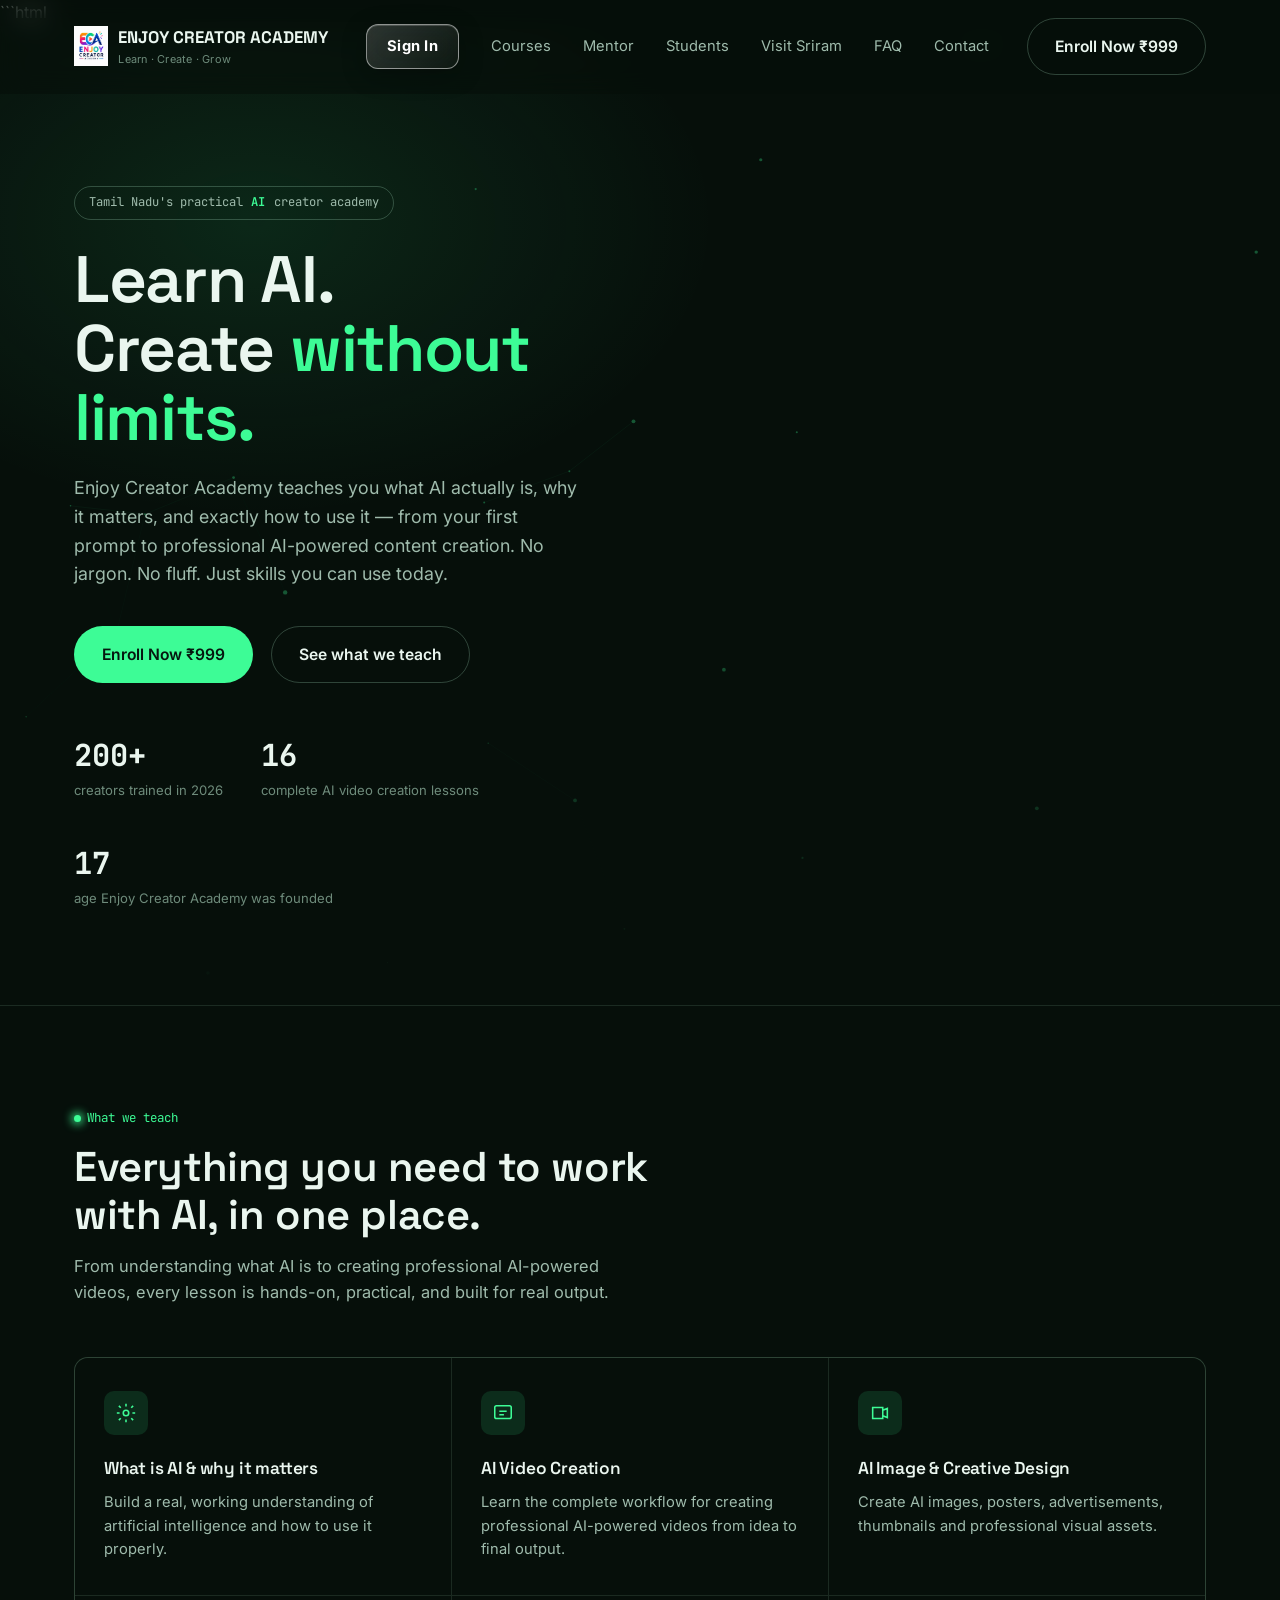
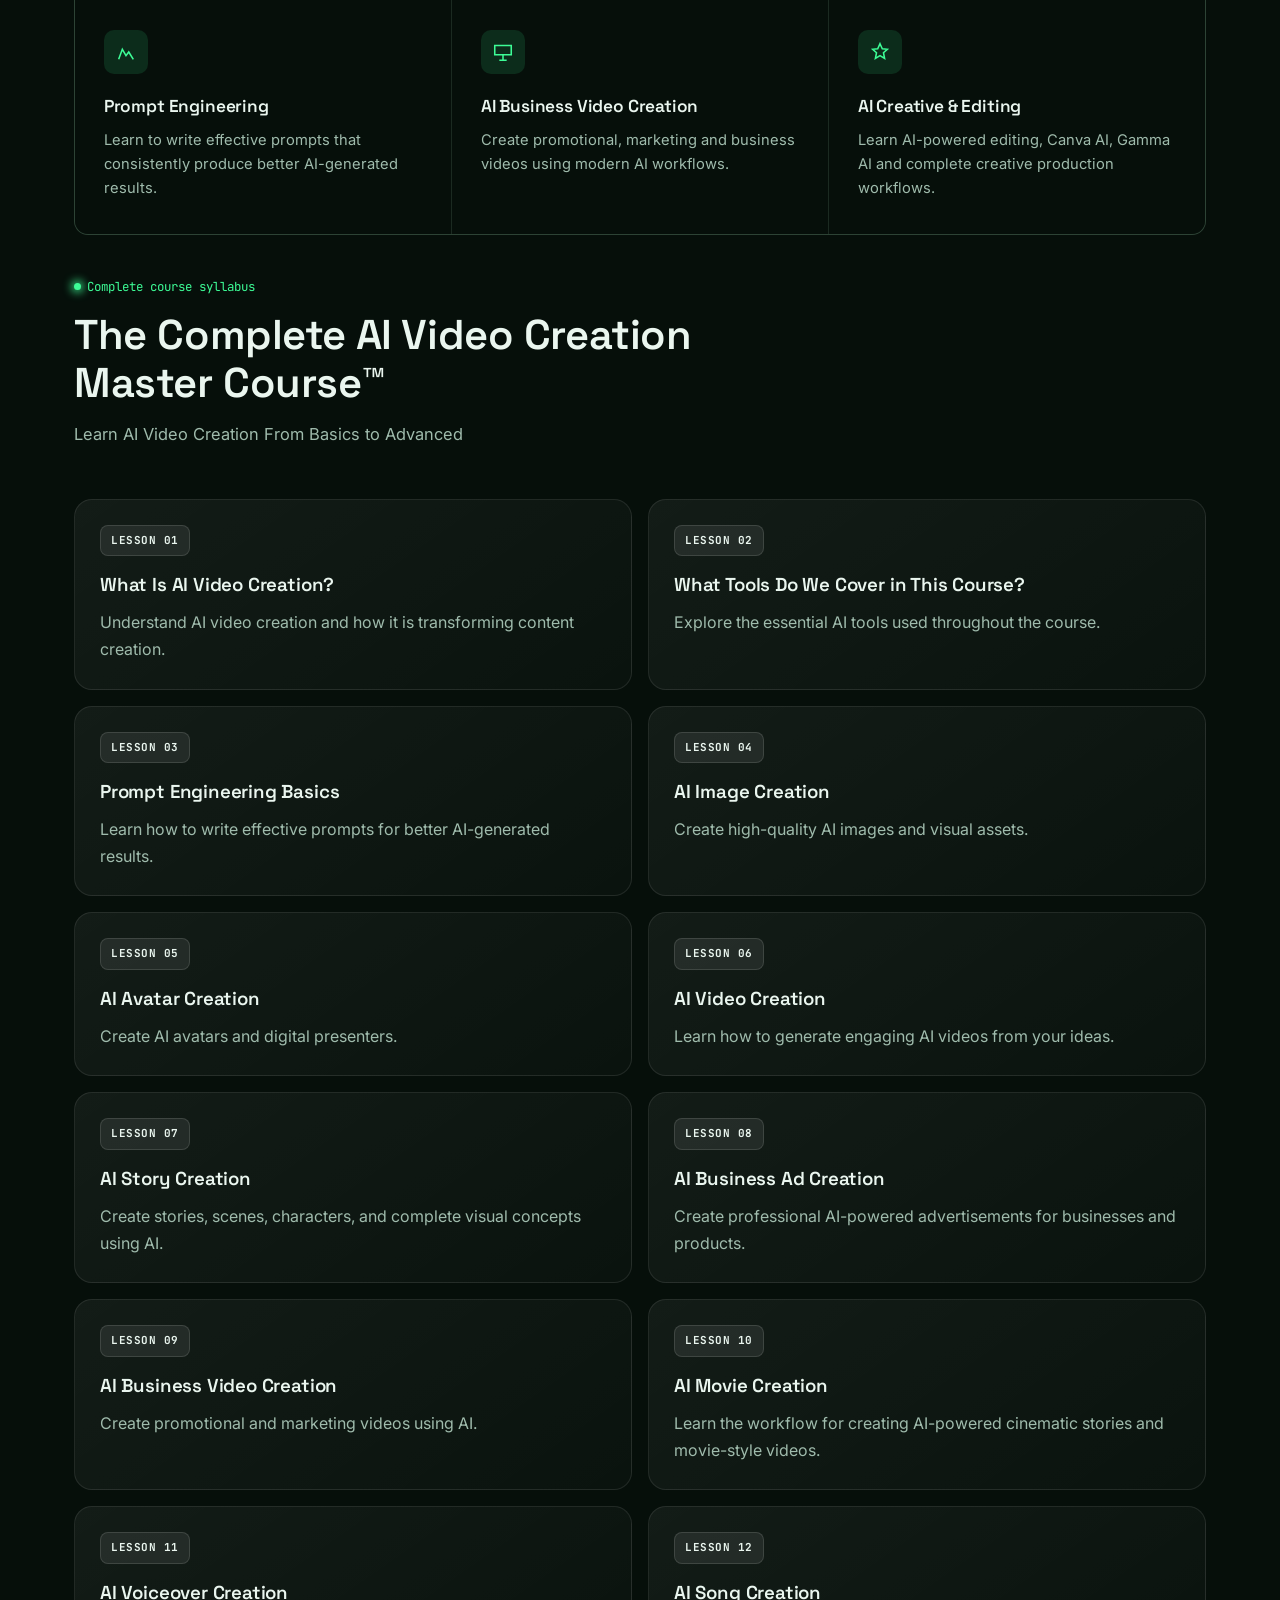
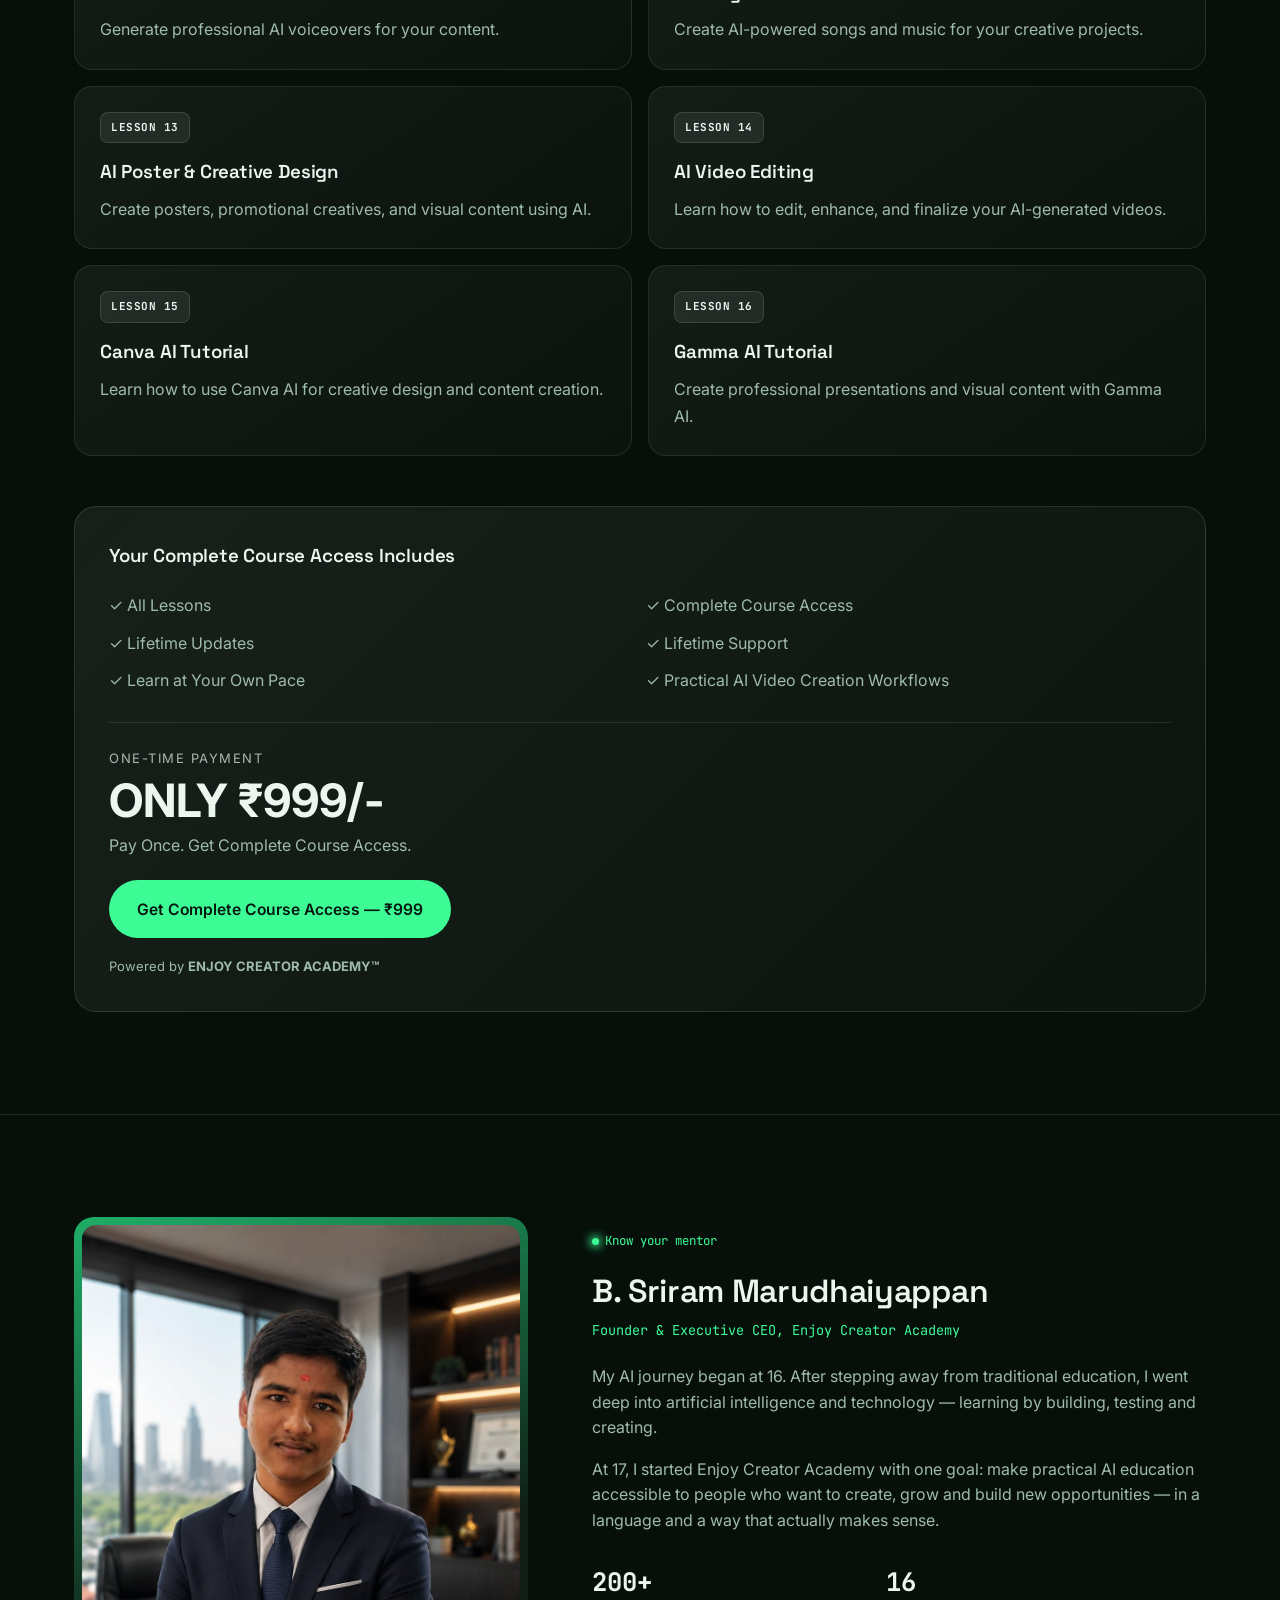
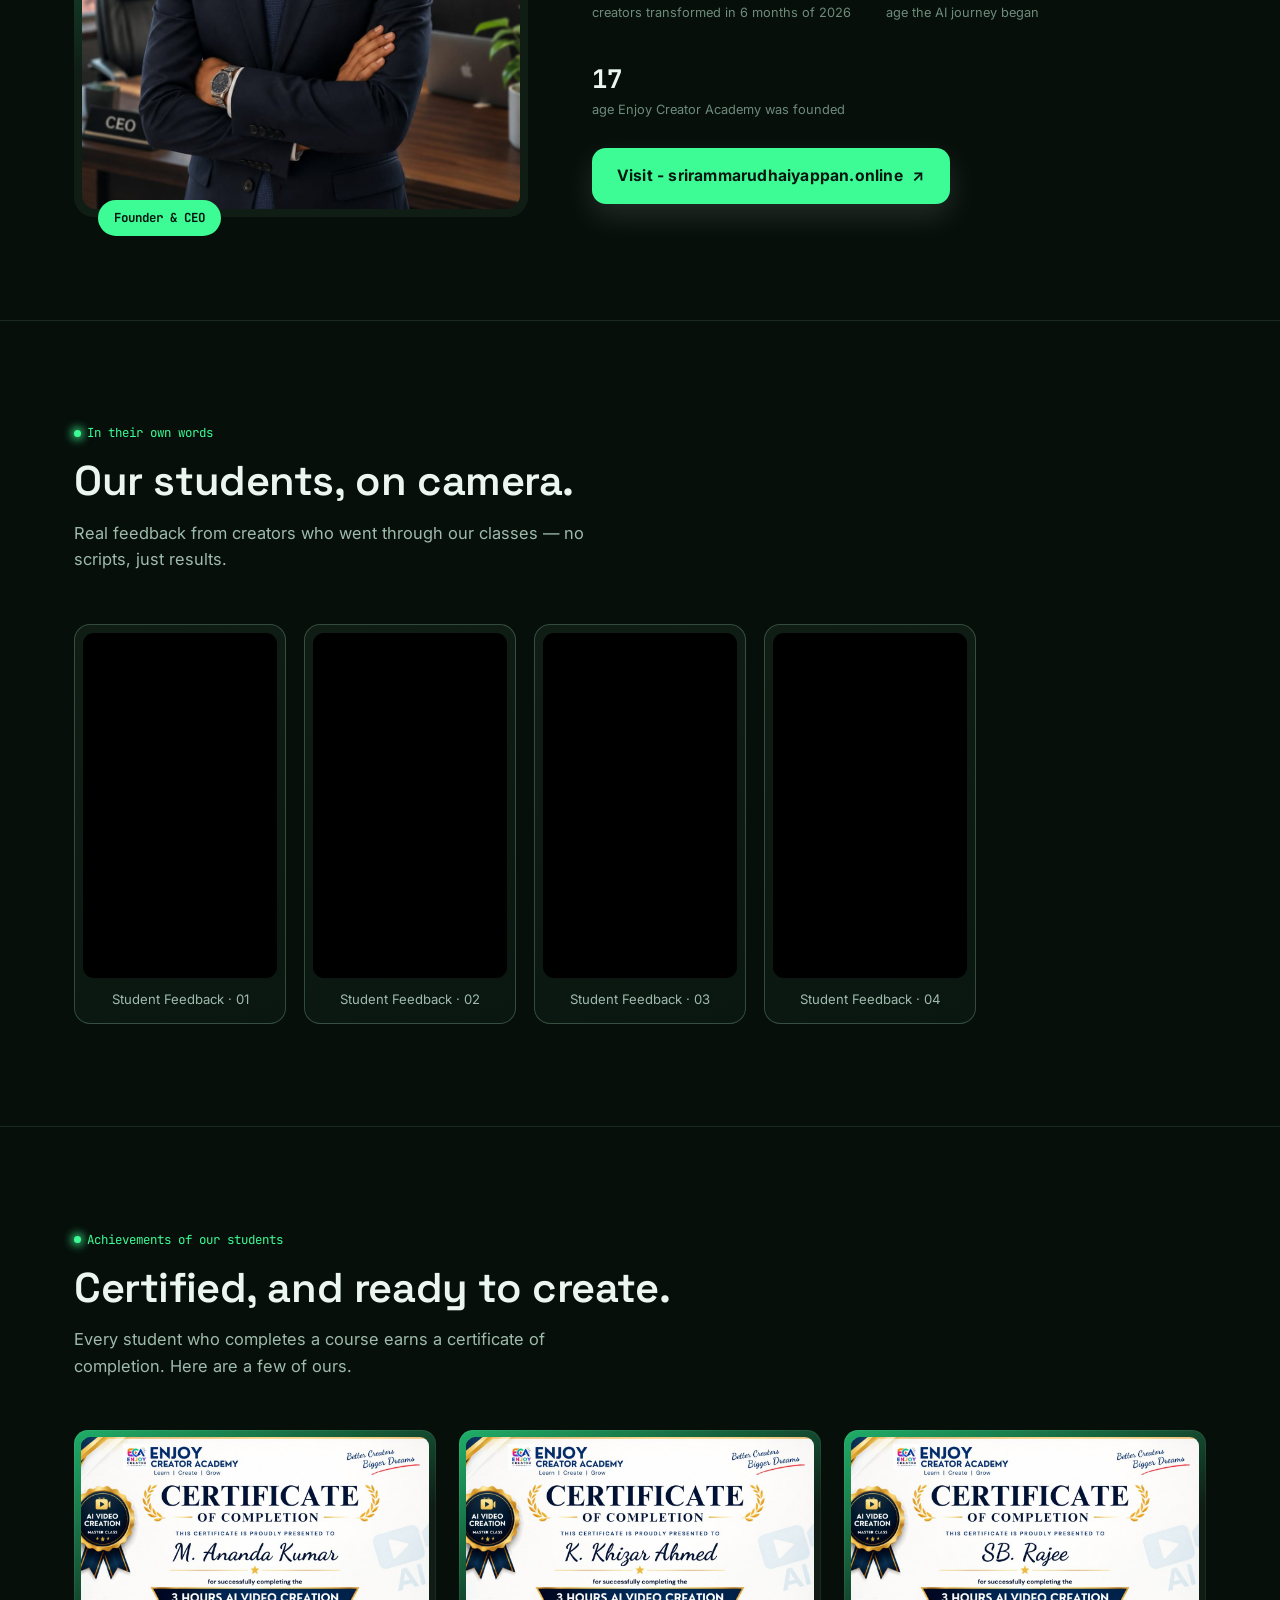
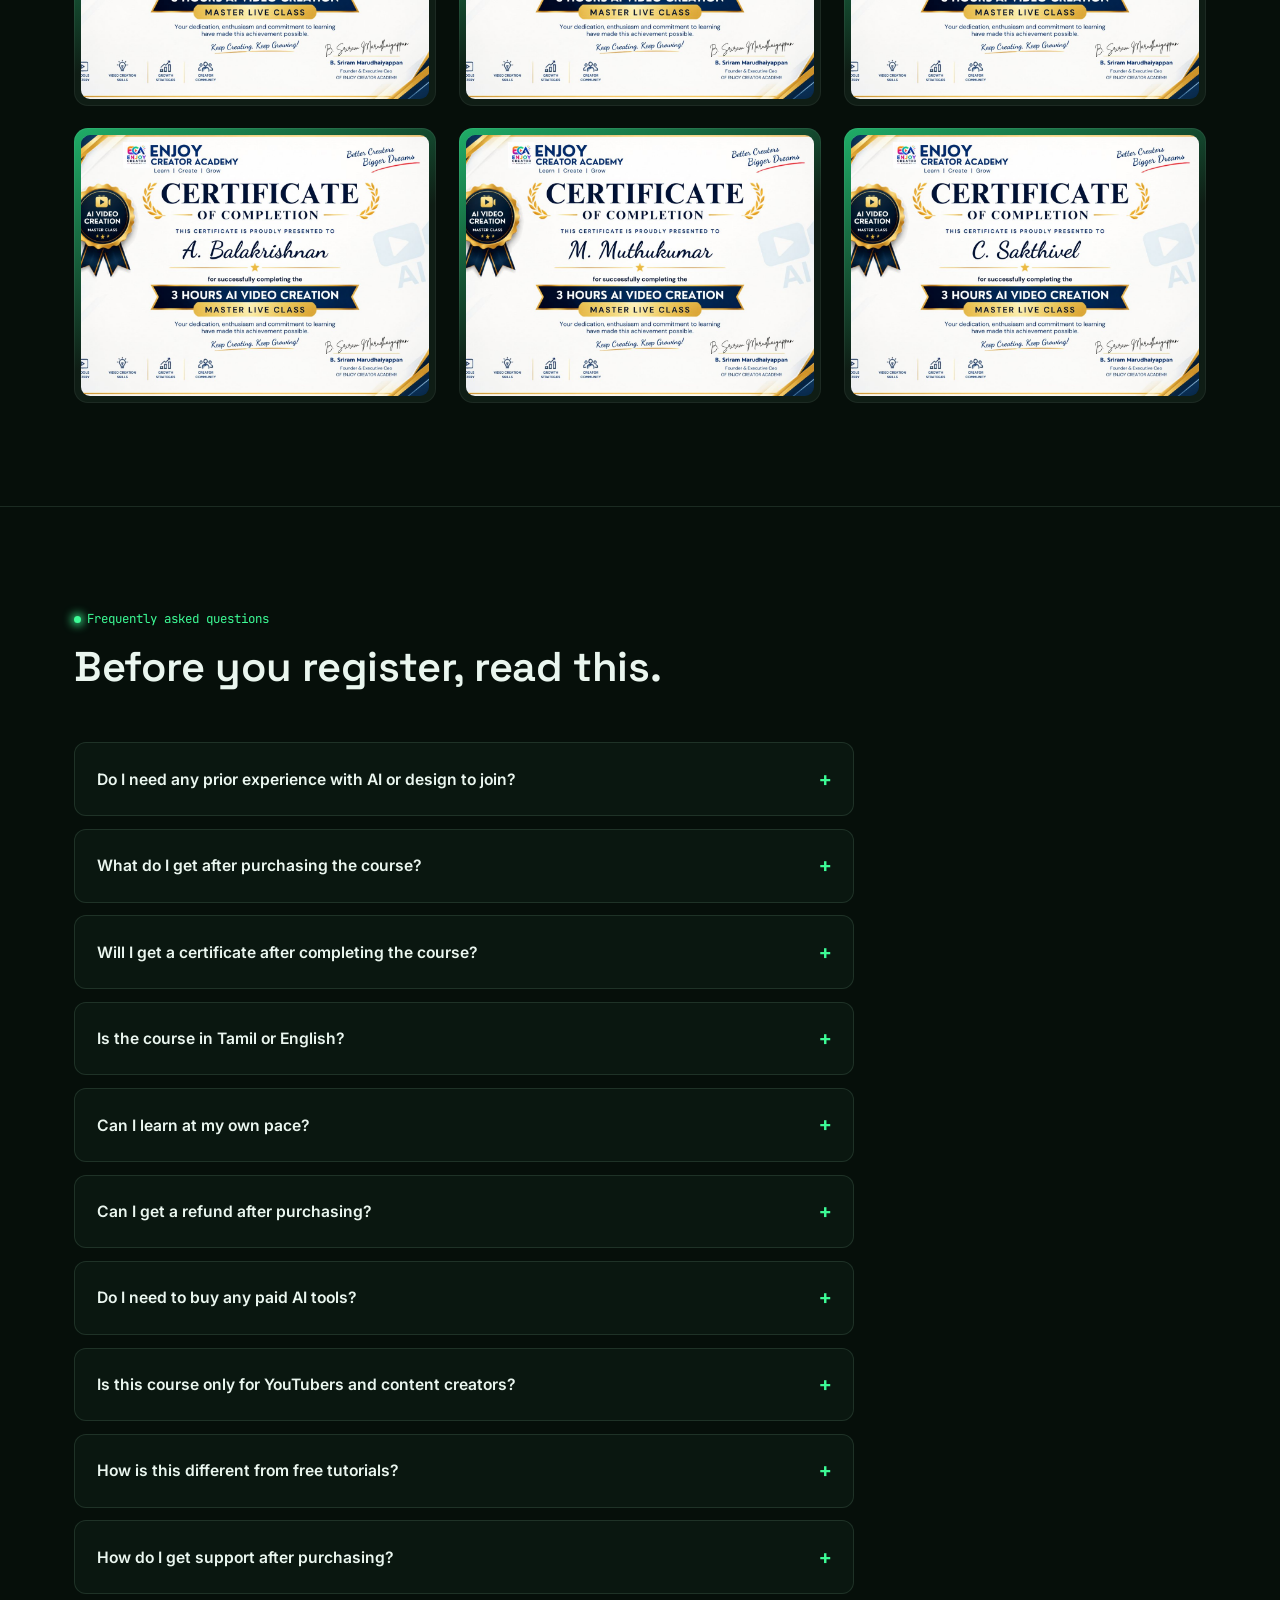
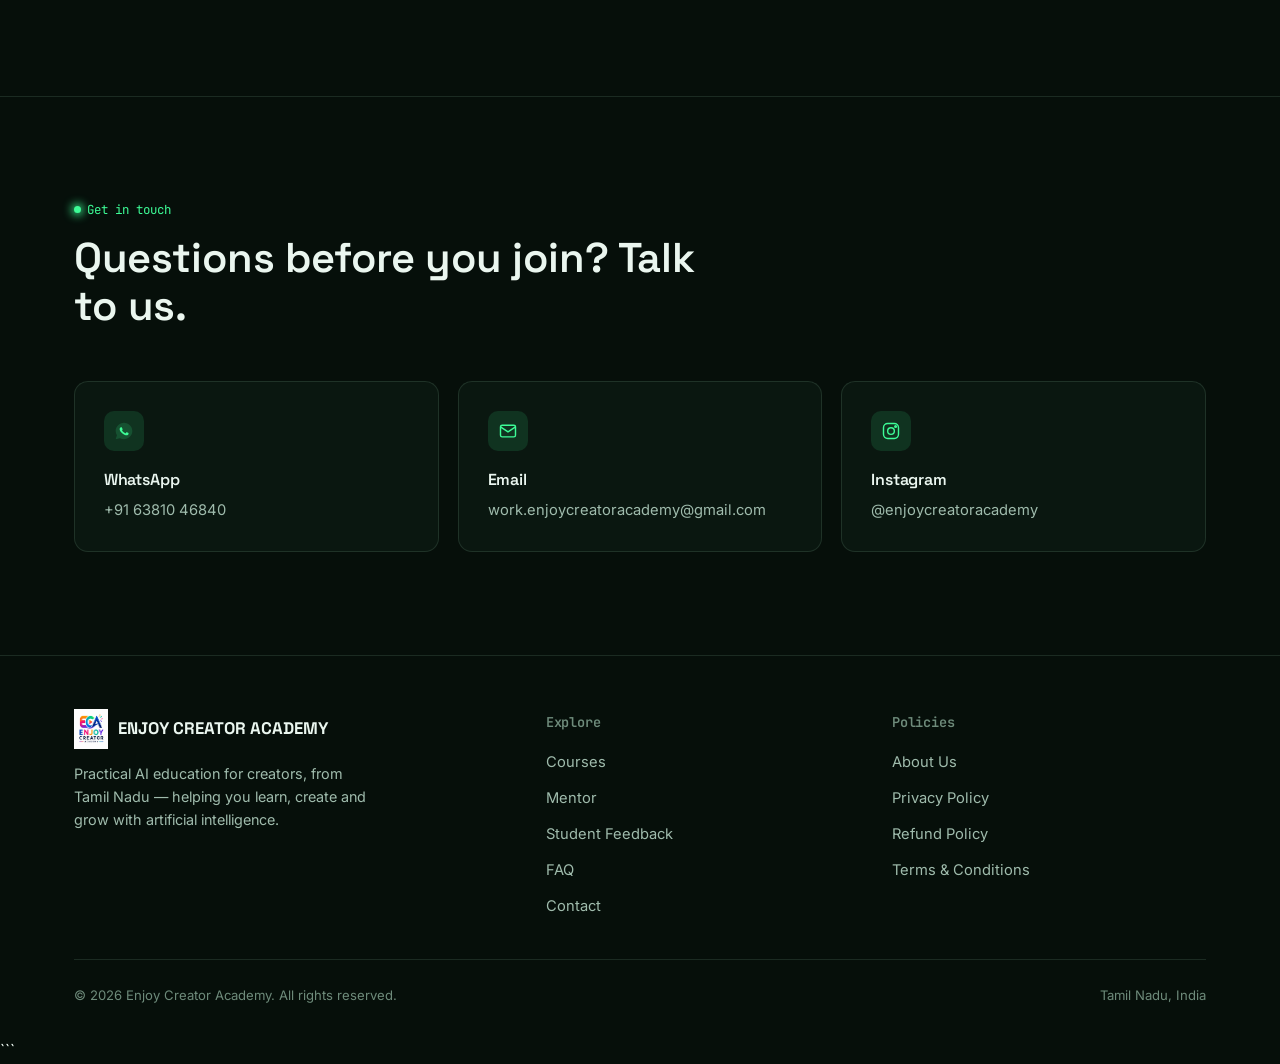
==== commit 826bad4a: "Update index.html" ====
--- a/index.html
+++ b/index.html
@@ -1,1732 +1,2295 @@
+```html
 <!DOCTYPE html>
-
 <html lang="en">
 <head>
-  <meta charset="UTF-8">
-  <meta name="viewport" content="width=device-width, initial-scale=1.0">
-
-  <title>ENJOY CREATOR ACADEMY™ | Complete AI Video Creation Master Course</title>
-
-  <meta name="description" content="Learn AI Video Creation from basics to advanced with ENJOY CREATOR ACADEMY™. Complete 16-lesson AI Video Creation Master Course for ₹999.">
-  <meta name="robots" content="index, follow">
-  <meta name="theme-color" content="#050505">
-
-  <style>
-    * {
-      margin: 0;
-      padding: 0;
-      box-sizing: border-box;
-    }
-
-    html {
-      scroll-behavior: smooth;
-    }
-
-    body {
-      font-family: Arial, Helvetica, sans-serif;
-      background: #050505;
-      color: #fff;
-      line-height: 1.6;
-      overflow-x: hidden;
-    }
-
-    a {
-      color: inherit;
-      text-decoration: none;
-    }
-
-    img {
-      max-width: 100%;
-      display: block;
-    }
-
-    button,
-    a {
-      -webkit-tap-highlight-color: transparent;
-    }
-
-    :root {
-      --yellow: #ffd400;
-      --yellow2: #ffea70;
-      --black: #050505;
-      --card: #0d0d0d;
-      --card2: #121212;
-      --border: rgba(255,255,255,.10);
-      --muted: #a7a7a7;
-    }
-
-    /* =========================
-       HEADER
-    ========================= */
-
-    .header {
-      position: sticky;
-      top: 0;
-      z-index: 999;
-      width: 100%;
-      background: rgba(5,5,5,.88);
-      backdrop-filter: blur(20px);
-      -webkit-backdrop-filter: blur(20px);
-      border-bottom: 1px solid rgba(255,255,255,.08);
-    }
-
-    .header-inner {
-      width: min(1200px, 92%);
-      margin: auto;
-      min-height: 76px;
-      display: flex;
-      align-items: center;
-      justify-content: space-between;
-      gap: 20px;
-    }
-
-    .brand {
-      display: flex;
-      align-items: center;
-      gap: 12px;
-      font-weight: 900;
-      letter-spacing: .4px;
-      white-space: nowrap;
-    }
-
-    .brand-logo {
-      width: 44px;
-      height: 44px;
-      border-radius: 12px;
-      object-fit: cover;
-      border: 1px solid rgba(255,212,0,.45);
-      box-shadow: 0 0 22px rgba(255,212,0,.16);
-    }
-
-    .brand-text {
-      font-size: 14px;
-      line-height: 1.1;
-    }
-
-    .brand-text small {
-      display: block;
-      color: var(--yellow);
-      font-size: 9px;
-      margin-top: 4px;
-      letter-spacing: 1.2px;
-    }
-
-    .nav-links {
-      display: flex;
-      align-items: center;
-      justify-content: center;
-      gap: 24px;
-    }
-
-    .nav-links a {
-      position: relative;
-      color: #ddd;
-      font-size: 14px;
-      font-weight: 700;
-      transition: .25s ease;
-    }
-
-    .nav-links a:not(.nav-signin)::after {
-      content: "";
-      position: absolute;
-      left: 0;
-      bottom: -7px;
-      width: 0;
-      height: 2px;
-      background: var(--yellow);
-      transition: .25s ease;
-    }
-
-    .nav-links a:not(.nav-signin):hover {
-      color: #fff;
-    }
-
-    .nav-links a:not(.nav-signin):hover::after {
-      width: 100%;
-    }
-
-    /* PREMIUM SIGN IN */
-
-    .nav-signin {
-      position: relative;
-      display: inline-flex;
-      align-items: center;
-      justify-content: center;
-      min-width: 92px;
-      padding: 11px 18px;
-      border-radius: 999px;
-      color: #050505 !important;
-      background: linear-gradient(135deg, #fff59b, #ffd400 48%, #ffbd00);
-      border: 1px solid rgba(255,255,255,.35);
-      box-shadow:
-        0 0 0 1px rgba(255,212,0,.15),
-        0 8px 25px rgba(255,212,0,.16);
-      overflow: hidden;
-      transition: transform .25s ease, box-shadow .25s ease;
-    }
-
-    .nav-signin::before {
-      content: "";
-      position: absolute;
-      top: 0;
-      left: -120%;
-      width: 80%;
-      height: 100%;
-      background: linear-gradient(
-        110deg,
-        transparent,
-        rgba(255,255,255,.75),
-        transparent
-      );
-      transform: skewX(-20deg);
-      transition: left .65s ease;
-    }
-
-    .nav-signin:hover {
-      transform: translateY(-2px) scale(1.03);
-      box-shadow:
-        0 0 28px rgba(255,212,0,.25),
-        0 12px 30px rgba(255,212,0,.20);
-    }
-
-    .nav-signin:hover::before {
-      left: 130%;
-    }
-
-    .header-cta {
-      display: flex;
-      align-items: center;
-      gap: 10px;
-    }
-
-    .btn {
-      display: inline-flex;
-      align-items: center;
-      justify-content: center;
-      gap: 8px;
-      padding: 14px 22px;
-      border-radius: 14px;
-      font-weight: 900;
-      border: 1px solid transparent;
-      transition: .25s ease;
-      cursor: pointer;
-    }
-
-    .btn-yellow {
-      color: #050505;
-      background: linear-gradient(135deg, #fff07a, #ffd400);
-      box-shadow: 0 10px 30px rgba(255,212,0,.14);
-    }
-
-    .btn-yellow:hover {
-      transform: translateY(-3px);
-      box-shadow: 0 16px 40px rgba(255,212,0,.24);
-    }
-
-    .btn-ghost {
-      border-color: rgba(255,255,255,.16);
-      background: rgba(255,255,255,.05);
-      color: #fff;
-    }
-
-    .btn-ghost:hover {
-      border-color: rgba(255,212,0,.5);
-      background: rgba(255,212,0,.08);
-      transform: translateY(-2px);
-    }
-
-    .nav-toggle {
-      display: none;
-      width: 44px;
-      height: 44px;
-      border-radius: 12px;
-      border: 1px solid rgba(255,255,255,.12);
-      background: #111;
-      cursor: pointer;
-    }
-
-    .nav-toggle span,
-    .nav-toggle span::before,
-    .nav-toggle span::after {
-      display: block;
-      width: 21px;
-      height: 2px;
-      background: #fff;
-      margin: auto;
-      content: "";
-      position: relative;
-    }
-
-    .nav-toggle span::before {
-      position: absolute;
-      top: -7px;
-    }
-
-    .nav-toggle span::after {
-      position: absolute;
-      top: 7px;
-    }
-
-    /* =========================
-       COMMON
-    ========================= */
-
-    section {
-      width: min(1150px, 92%);
-      margin: auto;
-      padding: 95px 0;
-    }
-
-    .eyebrow {
-      display: inline-block;
-      color: var(--yellow);
-      font-size: 12px;
-      font-weight: 900;
-      letter-spacing: 2px;
-      text-transform: uppercase;
-      margin-bottom: 15px;
-    }
-
-    .section-title {
-      font-size: clamp(30px, 5vw, 55px);
-      line-height: 1.05;
-      letter-spacing: -1.8px;
-      margin-bottom: 18px;
-    }
-
-    .section-title span {
-      color: var(--yellow);
-    }
-
-    .section-subtitle {
-      max-width: 720px;
-      color: var(--muted);
-      font-size: 17px;
-    }
-
-    /* =========================
-       HERO
-    ========================= */
-
-    .hero {
-      position: relative;
-      min-height: 760px;
-      width: 100%;
-      display: flex;
-      align-items: center;
-      overflow: hidden;
-      background:
-        radial-gradient(circle at 75% 30%, rgba(255,212,0,.12), transparent 30%),
-        radial-gradient(circle at 15% 80%, rgba(255,212,0,.07), transparent 25%),
-        #050505;
-    }
-
-    .hero::before {
-      content: "";
-      position: absolute;
-      width: 520px;
-      height: 520px;
-      border-radius: 50%;
-      background: rgba(255,212,0,.06);
-      filter: blur(90px);
-      right: -120px;
-      top: 80px;
-      animation: floatGlow 7s ease-in-out infinite;
-    }
-
-    @keyframes floatGlow {
-      0%,100% { transform: translateY(0); }
-      50% { transform: translateY(-35px); }
-    }
-
-    .hero-inner {
-      width: min(1150px, 92%);
-      margin: auto;
-      position: relative;
-      z-index: 2;
-    }
-
-    .hero-badge {
-      display: inline-flex;
-      padding: 9px 14px;
-      border-radius: 999px;
-      border: 1px solid rgba(255,212,0,.25);
-      background: rgba(255,212,0,.07);
-      color: var(--yellow);
-      font-size: 12px;
-      font-weight: 900;
-      margin-bottom: 25px;
-    }
-
-    .hero h1 {
-      max-width: 900px;
-      font-size: clamp(45px, 7vw, 86px);
-      line-height: .98;
-      letter-spacing: -4px;
-      margin-bottom: 25px;
-    }
-
-    .hero h1 span {
-      color: var(--yellow);
-    }
-
-    .hero p {
-      max-width: 700px;
-      color: #b8b8b8;
-      font-size: 18px;
-      margin-bottom: 32px;
-    }
-
-    .hero-actions {
-      display: flex;
-      gap: 13px;
-      flex-wrap: wrap;
-    }
-
-    .price-line {
-      margin-top: 22px;
-      color: #aaa;
-      font-size: 14px;
-    }
-
-    .price-line strong {
-      color: var(--yellow);
-      font-size: 26px;
-    }
-
-    /* =========================
-       CARDS
-    ========================= */
-
-    .grid {
-      display: grid;
-      grid-template-columns: repeat(3, 1fr);
-      gap: 18px;
-      margin-top: 45px;
-    }
-
-    .card {
-      background:
-        linear-gradient(145deg, rgba(255,255,255,.055), rgba(255,255,255,.018));
-      border: 1px solid var(--border);
-      border-radius: 24px;
-      padding: 28px;
-      transition: .3s ease;
-    }
-
-    .card:hover {
-      transform: translateY(-6px);
-      border-color: rgba(255,212,0,.28);
-      box-shadow: 0 20px 60px rgba(0,0,0,.25);
-    }
-
-    .number {
-      width: 45px;
-      height: 45px;
-      display: flex;
-      align-items: center;
-      justify-content: center;
-      border-radius: 13px;
-      background: rgba(255,212,0,.09);
-      color: var(--yellow);
-      font-weight: 900;
-      margin-bottom: 18px;
-    }
-
-    .card h3 {
-      font-size: 19px;
-      margin-bottom: 10px;
-    }
-
-    .card p {
-      color: var(--muted);
-      font-size: 14px;
-    }
-
-    /* =========================
-       COURSE
-    ========================= */
-
-    .course-box {
-      margin-top: 45px;
-      padding: 35px;
-      border-radius: 30px;
-      border: 1px solid rgba(255,212,0,.18);
-      background:
-        radial-gradient(circle at 90% 10%, rgba(255,212,0,.08), transparent 30%),
-        #0a0a0a;
-    }
-
-    .course-top {
-      display: flex;
-      justify-content: space-between;
-      align-items: flex-start;
-      gap: 30px;
-      margin-bottom: 35px;
-    }
-
-    .course-top h3 {
-      font-size: clamp(25px, 4vw, 42px);
-      line-height: 1.1;
-      margin-bottom: 10px;
-    }
-
-    .course-top p {
-      color: var(--muted);
-      max-width: 700px;
-    }
-
-    .course-price {
-      white-space: nowrap;
-      color: var(--yellow);
-      font-size: 36px;
-      font-weight: 900;
-    }
-
-    .syllabus {
-      display: grid;
-      gap: 12px;
-    }
-
-    .lesson {
-      display: flex;
-      align-items: flex-start;
-      gap: 15px;
-      padding: 18px;
-      border-radius: 17px;
-      background: rgba(255,255,255,.035);
-      border: 1px solid rgba(255,255,255,.06);
-    }
-
-    .lesson-num {
-      min-width: 34px;
-      height: 34px;
-      border-radius: 10px;
-      background: var(--yellow);
-      color: #050505;
-      display: flex;
-      align-items: center;
-      justify-content: center;
-      font-size: 12px;
-      font-weight: 900;
-    }
-
-    .lesson strong {
-      display: block;
-      margin-bottom: 3px;
-    }
-
-    .lesson span {
-      color: #999;
-      font-size: 13px;
-    }
-
-    /* =========================
-       ACCESS
-    ========================= */
-
-    .access-box {
-      margin-top: 35px;
-      display: grid;
-      grid-template-columns: 1fr 1fr;
-      gap: 15px;
-    }
-
-    .access-item {
-      padding: 18px;
-      border: 1px solid rgba(255,255,255,.08);
-      background: #0c0c0c;
-      border-radius: 15px;
-      color: #ddd;
-    }
-
-    .access-item::before {
-      content: "✓";
-      color: var(--yellow);
-      font-weight: 900;
-      margin-right: 10px;
-    }
-
-    /* =========================
-       MENTOR
-    ========================= */
-
-    .mentor {
-      display: grid;
-      grid-template-columns: .8fr 1.2fr;
-      gap: 55px;
-      align-items: center;
-    }
-
-    .mentor-image {
-      border-radius: 28px;
-      overflow: hidden;
-      border: 1px solid rgba(255,255,255,.1);
-      background: #111;
-      min-height: 420px;
-    }
-
-    .mentor-image img {
-      width: 100%;
-      height: 100%;
-      object-fit: cover;
-    }
-
-    .mentor-copy p {
-      color: var(--muted);
-      margin-bottom: 22px;
-    }
-
-    /* =========================
-       FEEDBACK
-    ========================= */
-
-    .video-grid {
-      display: grid;
-      grid-template-columns: repeat(4, 1fr);
-      gap: 16px;
-      margin-top: 40px;
-    }
-
-    .video-card {
-      border-radius: 20px;
-      overflow: hidden;
-      border: 1px solid rgba(255,255,255,.08);
-      background: #0b0b0b;
-    }
-
-    .video-card iframe {
-      width: 100%;
-      aspect-ratio: 9 / 16;
-      border: 0;
-      display: block;
-    }
-
-    /* =========================
-       CERTIFICATES
-    ========================= */
-
-    .certificate-grid {
-      display: grid;
-      grid-template-columns: repeat(3, 1fr);
-      gap: 18px;
-      margin-top: 40px;
-    }
-
-    .certificate {
-      overflow: hidden;
-      border-radius: 18px;
-      border: 1px solid rgba(255,255,255,.08);
-      background: #101010;
-    }
-
-    .certificate img {
-      width: 100%;
-      aspect-ratio: 16/10;
-      object-fit: cover;
-    }
-
-    /* =========================
-       FAQ
-    ========================= */
-
-    .faq {
-      margin-top: 40px;
-      display: grid;
-      gap: 12px;
-    }
-
-    details {
-      background: #0c0c0c;
-      border: 1px solid rgba(255,255,255,.08);
-      border-radius: 16px;
-      padding: 20px;
-    }
-
-    summary {
-      cursor: pointer;
-      font-weight: 800;
-    }
-
-    details p {
-      color: var(--muted);
-      padding-top: 14px;
-      font-size: 14px;
-    }
-
-    /* =========================
-       CTA
-    ========================= */
-
-    .final-cta {
-      text-align: center;
-      padding: 110px 20px;
-      width: 100%;
-      background:
-        radial-gradient(circle at center, rgba(255,212,0,.12), transparent 35%),
-        #080808;
-    }
-
-    .final-cta h2 {
-      max-width: 800px;
-      margin: auto auto 18px;
-      font-size: clamp(35px, 6vw, 65px);
-      line-height: 1;
-      letter-spacing: -2px;
-    }
-
-    .final-cta p {
-      color: var(--muted);
-      max-width: 650px;
-      margin: 0 auto 28px;
-    }
-
-    /* =========================
-       FOOTER
-    ========================= */
-
-    footer {
-      padding: 55px 20px 30px;
-      border-top: 1px solid rgba(255,255,255,.08);
-      background: #030303;
-    }
-
-    .footer-inner {
-      width: min(1150px, 92%);
-      margin: auto;
-      display: flex;
-      justify-content: space-between;
-      gap: 30px;
-      flex-wrap: wrap;
-    }
-
-    .footer-brand {
-      max-width: 420px;
-    }
-
-    .footer-brand h3 {
-      margin-bottom: 8px;
-    }
-
-    .footer-brand p {
-      color: #777;
-      font-size: 13px;
-    }
-
-    .footer-links {
-      display: flex;
-      gap: 18px;
-      flex-wrap: wrap;
-      align-items: center;
-    }
-
-    .footer-links a {
-      color: #999;
-      font-size: 13px;
-    }
-
-    .footer-links a:hover {
-      color: var(--yellow);
-    }
-
-    .copyright {
-      width: min(1150px, 92%);
-      margin: 30px auto 0;
-      padding-top: 20px;
-      border-top: 1px solid rgba(255,255,255,.06);
-      color: #555;
-      font-size: 12px;
-    }
-
-    /* =========================
-       FLOATING CTA
-    ========================= */
-
-    .floating-wrap {
-      position: fixed;
-      right: 22px;
-      bottom: 22px;
-      z-index: 900;
-    }
-
-    .floating {
-      position: relative;
-      display: inline-flex;
-      align-items: center;
-      justify-content: center;
-      padding: 16px 22px;
-      border-radius: 18px;
-      background: linear-gradient(135deg, #fff07a, #ffd400);
-      color: #050505;
-      font-weight: 1000;
-      border: 1px solid rgba(255,255,255,.35);
-      box-shadow:
-        0 12px 35px rgba(0,0,0,.4),
-        0 0 35px rgba(255,212,0,.20);
-      overflow: hidden;
-      animation: pulse 2.3s infinite;
-    }
-
-    .floating::after {
-      content: "";
-      position: absolute;
-      top: 0;
-      left: -100%;
-      width: 60%;
-      height: 100%;
-      background: linear-gradient(
-        110deg,
-        transparent,
-        rgba(255,255,255,.8),
-        transparent
-      );
-      transform: skewX(-20deg);
-      animation: shine 3s infinite;
-    }
-
-    @keyframes pulse {
-      0%,100% { transform: scale(1); }
-      50% { transform: scale(1.035); }
-    }
-
-    @keyframes shine {
-      0% { left: -100%; }
-      45%,100% { left: 140%; }
-    }
-
-    /* =========================
-       MOBILE
-    ========================= */
-
-    @media (max-width: 950px) {
-      .nav-links {
-        position: fixed;
-        top: 76px;
-        right: -100%;
-        width: min(340px, 88%);
-        height: calc(100vh - 76px);
-        background: rgba(8,8,8,.98);
-        backdrop-filter: blur(20px);
-        flex-direction: column;
-        align-items: flex-start;
-        justify-content: flex-start;
-        padding: 35px;
-        gap: 25px;
-        border-left: 1px solid rgba(255,255,255,.08);
-        transition: .3s ease;
-      }
-
-      .nav-links.active {
-        right: 0;
-      }
-
-      .nav-toggle {
-        display: block;
-      }
-
-      .header-cta .btn {
-        display: none;
-      }
-
-      .grid {
-        grid-template-columns: 1fr;
-      }
-
-      .mentor {
-        grid-template-columns: 1fr;
-      }
-
-      .video-grid {
-        grid-template-columns: repeat(2, 1fr);
-      }
-
-      .certificate-grid {
-        grid-template-columns: 1fr 1fr;
-      }
-
-      .course-top {
-        flex-direction: column;
-      }
-
-      .access-box {
-        grid-template-columns: 1fr;
-      }
-    }
-
-    @media (max-width: 600px) {
-      section {
-        padding: 70px 0;
-      }
-
-      .hero {
-        min-height: 680px;
-      }
-
-      .hero h1 {
-        letter-spacing: -2.5px;
-      }
-
-      .hero-actions {
-        flex-direction: column;
-      }
-
-      .hero-actions .btn {
-        width: 100%;
-      }
-
-      .course-box {
-        padding: 22px;
-      }
-
-      .video-grid {
-        grid-template-columns: 1fr 1fr;
-        gap: 10px;
-      }
-
-      .certificate-grid {
-        grid-template-columns: 1fr;
-      }
-
-      .floating-wrap {
-        right: 12px;
-        bottom: 12px;
-        left: 12px;
-      }
-
-      .floating {
-        width: 100%;
-      }
-
-      .brand-text {
-        font-size: 12px;
-      }
-
-      .brand-logo {
-        width: 40px;
-        height: 40px;
-      }
-    }
-  </style>
+<meta charset="UTF-8">
+<meta name="viewport" content="width=device-width, initial-scale=1.0">
+
+<title>Enjoy Creator Academy — Learn AI. Create Without Limits.</title>
+
+<meta name="description" content="Enjoy Creator Academy teaches practical, hands-on AI skills — AI video creation, prompting, AI tools, creative design and business automation.">
+
+<meta http-equiv="X-Content-Type-Options" content="nosniff">
+<meta name="referrer" content="strict-origin-when-cross-origin">
+
+<link rel="preconnect" href="https://fonts.googleapis.com">
+<link rel="preconnect" href="https://fonts.gstatic.com" crossorigin>
+
+<link href="https://fonts.googleapis.com/css2?family=Space+Grotesk:wght@500;600;700&family=Inter:wght@400;500;600;700&family=JetBrains+Mono:wght@500;700&display=swap" rel="stylesheet">
+
+<link rel="stylesheet" href="style.css">
+
+<style>
+
+/* =========================================================
+   PREMIUM SIGN IN BUTTON
+========================================================= */
+
+.nav-signin {
+  position:relative;
+  display:inline-flex !important;
+  align-items:center;
+  justify-content:center;
+
+  padding:10px 20px !important;
+  min-width:92px;
+
+  color:#fff !important;
+
+  background:
+    linear-gradient(
+      135deg,
+      rgba(255,255,255,.16),
+      rgba(255,255,255,.035)
+    ) !important;
+
+  border:1px solid rgba(255,255,255,.5) !important;
+  border-radius:12px !important;
+
+  font-weight:700 !important;
+  font-size:13px;
+  letter-spacing:.5px;
+
+  box-shadow:
+    inset 0 1px 0 rgba(255,255,255,.18),
+    0 6px 24px rgba(0,0,0,.25);
+
+  backdrop-filter:blur(14px);
+  -webkit-backdrop-filter:blur(14px);
+
+  overflow:hidden;
+
+  transition:
+    transform .3s ease,
+    background .3s ease,
+    border-color .3s ease,
+    box-shadow .3s ease;
+}
+
+
+/* Animated shine */
+
+.nav-signin::before {
+  content:"";
+  position:absolute;
+
+  top:0;
+  left:-130%;
+
+  width:75%;
+  height:100%;
+
+  background:linear-gradient(
+    90deg,
+    transparent,
+    rgba(255,255,255,.35),
+    transparent
+  );
+
+  transform:skewX(-20deg);
+
+  transition:left .7s ease;
+}
+
+
+/* Small premium glow */
+
+.nav-signin::after {
+  content:"";
+
+  position:absolute;
+  inset:-1px;
+
+  border-radius:12px;
+
+  background:linear-gradient(
+    120deg,
+    rgba(255,255,255,.25),
+    transparent 35%,
+    transparent 65%,
+    rgba(255,255,255,.12)
+  );
+
+  pointer-events:none;
+}
+
+
+/* Hover */
+
+.nav-signin:hover {
+
+  color:#050505 !important;
+
+  background:
+    linear-gradient(
+      135deg,
+      #ffffff,
+      #e9e9e9
+    ) !important;
+
+  border-color:#fff !important;
+
+  transform:translateY(-3px);
+
+  box-shadow:
+    0 12px 35px rgba(255,255,255,.16),
+    0 8px 25px rgba(0,0,0,.3);
+}
+
+
+.nav-signin:hover::before {
+  left:145%;
+}
+
+
+/* Click */
+
+.nav-signin:active {
+  transform:translateY(-1px) scale(.97);
+}
+
+
+/* =========================================================
+   COURSE SYLLABUS
+========================================================= */
+
+.course-syllabus {
+  margin-top:42px;
+}
+
+.syllabus-grid {
+  display:grid;
+  grid-template-columns:repeat(2,minmax(0,1fr));
+  gap:16px;
+  margin-top:28px;
+}
+
+.syllabus-card {
+  position:relative;
+
+  padding:25px;
+
+  border:1px solid rgba(255,255,255,.09);
+  border-radius:18px;
+
+  background:
+    linear-gradient(
+      145deg,
+      rgba(255,255,255,.055),
+      rgba(255,255,255,.018)
+    );
+
+  transition:
+    transform .3s ease,
+    border-color .3s ease,
+    box-shadow .3s ease;
+}
+
+.syllabus-card:hover {
+  transform:translateY(-5px);
+
+  border-color:rgba(255,255,255,.25);
+
+  box-shadow:
+    0 18px 45px rgba(0,0,0,.25);
+}
+
+.lesson-number {
+  display:inline-flex;
+  align-items:center;
+  justify-content:center;
+
+  min-width:74px;
+
+  padding:6px 10px;
+
+  border-radius:8px;
+
+  background:rgba(255,255,255,.08);
+  border:1px solid rgba(255,255,255,.12);
+
+  font-family:"JetBrains Mono",monospace;
+
+  font-size:11px;
+  font-weight:700;
+
+  letter-spacing:.5px;
+
+  margin-bottom:14px;
+}
+
+.syllabus-card h3 {
+  margin:0 0 9px;
+}
+
+.syllabus-card p {
+  margin:0;
+
+  color:var(--text-dim);
+
+  line-height:1.7;
+}
+
+
+/* =========================================================
+   COURSE ACCESS
+========================================================= */
+
+.course-access {
+  margin-top:50px;
+
+  padding:34px;
+
+  border-radius:22px;
+
+  border:1px solid rgba(255,255,255,.12);
+
+  background:
+    linear-gradient(
+      135deg,
+      rgba(255,255,255,.07),
+      rgba(255,255,255,.025)
+    );
+}
+
+.course-access h3 {
+  margin-top:0;
+}
+
+.access-list {
+  list-style:none;
+
+  padding:0;
+  margin:22px 0 28px;
+
+  display:grid;
+
+  grid-template-columns:repeat(2,minmax(0,1fr));
+
+  gap:12px;
+}
+
+.access-list li {
+  color:var(--text-dim);
+}
+
+.one-time {
+  border-top:1px solid rgba(255,255,255,.1);
+
+  padding-top:25px;
+}
+
+.one-time-label {
+  display:block;
+
+  font-size:13px;
+
+  text-transform:uppercase;
+
+  letter-spacing:1.5px;
+
+  opacity:.7;
+
+  margin-bottom:8px;
+}
+
+.one-time-price {
+  display:block;
+
+  font-size:46px;
+
+  line-height:1;
+
+  font-weight:700;
+
+  margin-bottom:10px;
+}
+
+.one-time-note {
+  color:var(--text-dim);
+
+  margin-bottom:22px;
+}
+
+
+/* =========================================================
+   MOBILE
+========================================================= */
+
+@media (max-width:760px) {
+
+  .syllabus-grid,
+  .access-list {
+    grid-template-columns:1fr;
+  }
+
+  .course-access {
+    padding:25px 20px;
+  }
+
+  .one-time-price {
+    font-size:38px;
+  }
+
+  .nav-signin {
+    width:100%;
+
+    min-width:0;
+
+    padding:12px 18px !important;
+
+    border-radius:12px !important;
+  }
+
+}
+
+</style>
 
 </head>
 
-<body id="top">
-
-  <!-- =========================
-       HEADER
-  ========================= -->
-
-  <header class="header">
-    <div class="header-inner">
-
-```
-  <a href="#top" class="brand">
-    <img src="ecalogo.jpg" class="brand-logo" alt="ENJOY CREATOR ACADEMY Logo">
-    <div class="brand-text">
-      ENJOY CREATOR ACADEMY™
-      <small>AI EDUCATION • CREATOR SKILLS</small>
-    </div>
-  </a>
-
-  <nav class="nav-links" id="navLinks">
-
-    <a
-      href="https://ecalearningportal.online"
-      class="nav-signin"
-      target="_blank"
-      rel="noopener noreferrer">
-      Sign In
-    </a>
-
-    <a href="#courses">Courses</a>
-    <a href="#mentor">Mentor</a>
-    <a href="#feedback">Students</a>
-
-    <a
-      href="https://srirammarudhaiyappan.online"
-      target="_blank"
-      rel="noopener noreferrer">
-      Visit Sriram
-    </a>
-
-    <a href="#faq">FAQ</a>
-    <a href="#contact">Contact</a>
-
-  </nav>
-
-  <div class="header-cta">
-    <a
-      href="https://rzp.io/rzp/Upp96JYM"
-      class="btn btn-ghost"
-      target="_blank"
-      rel="noopener noreferrer">
-      Enroll ₹999
-    </a>
-
-    <button
-      class="nav-toggle"
-      id="navToggle"
-      type="button"
-      aria-label="Open Menu">
-      <span></span>
-    </button>
-  </div>
-
-</div>
-```
-
-  </header>
-
-  <!-- =========================
-       HERO
-  ========================= -->
-
-  <main>
-
-```
+
+<body>
+
+
+<!-- =======================================================
+     HEADER
+======================================================= -->
+
+<header class="site-header" id="siteHeader">
+
+<div class="container">
+
+
+<a href="#top" class="brand">
+
+<span class="brand-mark">
+
+<img
+src="ecalogo.jpg"
+alt="Enjoy Creator Academy Logo"
+height="40"
+width="40">
+
+</span>
+
+
+<span>
+
+ENJOY CREATOR ACADEMY
+
+<small>
+Learn · Create · Grow
+</small>
+
+</span>
+
+</a>
+
+
+<nav class="nav-links" id="navLinks">
+
+
+<!-- PREMIUM SIGN IN -->
+
+<a
+href="https://ecalearningportal.online"
+class="nav-signin"
+target="_blank"
+rel="noopener noreferrer">
+
+Sign In
+
+</a>
+
+
+<a href="#courses">
+Courses
+</a>
+
+
+<a href="#mentor">
+Mentor
+</a>
+
+
+<a href="#feedback">
+Students
+</a>
+
+
+<a
+href="https://srirammarudhaiyappan.online"
+target="_blank"
+rel="noopener noreferrer">
+
+Visit Sriram
+
+</a>
+
+
+<a href="#faq">
+FAQ
+</a>
+
+
+<a href="#contact">
+Contact
+</a>
+
+
+</nav>
+
+
+<div class="header-cta">
+
+
+<a
+href="https://rzp.io/rzp/Upp96JYM"
+class="btn btn-ghost">
+
+Enroll Now ₹999
+
+</a>
+
+
+<button
+class="nav-toggle"
+id="navToggle"
+aria-label="Toggle menu"
+aria-expanded="false">
+
+<span></span>
+
+</button>
+
+
+</div>
+
+
+</div>
+
+</header>
+
+
+
+<main id="top">
+
+
+<!-- =======================================================
+     HERO
+======================================================= -->
+
 <section class="hero">
-  <div class="hero-inner">
-
-    <div class="hero-badge">
-      PRACTICAL AI EDUCATION FOR THE NEXT GENERATION
-    </div>
-
-    <h1>
-      Master
-      <span>AI Video Creation</span>
-      From Basics To Advanced.
-    </h1>
-
-    <p>
-      Learn the complete AI video creation workflow through practical
-      lessons covering AI images, avatars, videos, stories, advertisements,
-      voiceovers, music, editing and more.
-    </p>
-
-    <div class="hero-actions">
-
-      <a
-        href="https://rzp.io/rzp/Upp96JYM"
-        class="btn btn-yellow"
-        target="_blank"
-        rel="noopener noreferrer">
-        Enroll Now — ₹999
-      </a>
-
-      <a href="#courses" class="btn btn-ghost">
-        View Course
-      </a>
-
-    </div>
-
-    <div class="price-line">
-      One-time payment
-      <strong>₹999/-</strong>
-      • Complete Course Access
-    </div>
-
-  </div>
+
+<canvas
+class="hero-network"
+id="heroNetwork"
+aria-hidden="true">
+</canvas>
+
+
+<div class="container">
+
+
+<div class="hero-copy">
+
+
+<span class="hero-eyebrow">
+
+Tamil Nadu's practical
+<strong>AI</strong>
+creator academy
+
+</span>
+
+
+<h1>
+
+Learn AI.<br>
+
+Create
+<span class="accent">
+without limits.
+</span>
+
+</h1>
+
+
+<p class="hero-sub">
+
+Enjoy Creator Academy teaches you what AI actually is,
+why it matters, and exactly how to use it — from your
+first prompt to professional AI-powered content creation.
+No jargon. No fluff. Just skills you can use today.
+
+</p>
+
+
+<div class="hero-actions">
+
+
+<a
+href="https://rzp.io/rzp/Upp96JYM"
+class="btn btn-primary">
+
+Enroll Now ₹999
+
+</a>
+
+
+<a
+href="#courses"
+class="btn btn-ghost">
+
+See what we teach
+
+</a>
+
+
+</div>
+
+
+<div class="hero-stats reveal">
+
+
+<div class="stat">
+
+<b>
+200+
+</b>
+
+<span>
+creators trained in 2026
+</span>
+
+</div>
+
+
+<div class="stat">
+
+<b>
+16
+</b>
+
+<span>
+complete AI video creation lessons
+</span>
+
+</div>
+
+
+<div class="stat">
+
+<b>
+17
+</b>
+
+<span>
+age Enjoy Creator Academy was founded
+</span>
+
+</div>
+
+
+</div>
+
+
+</div>
+
+</div>
+
 </section>
 
 
-<!-- =========================
-     COURSE
-========================= -->
-
-<section id="courses">
-
-  <span class="eyebrow">THE COMPLETE COURSE</span>
-
-  <h2 class="section-title">
-    Complete AI Video Creation
-    <span>Master Course™</span>
-  </h2>
-
-  <p class="section-subtitle">
-    Learn AI Video Creation from Basics to Advanced with a structured
-    practical curriculum designed for creators, entrepreneurs and
-    digital professionals.
-  </p>
-
-
-  <div class="course-box">
-
-    <div class="course-top">
-
-      <div>
-        <h3>
-          The Complete AI Video Creation Master Course™
-        </h3>
-
-        <p>
-          Build real AI-powered visual content from idea to final video.
-          Learn the tools, workflows and creative techniques step by step.
-        </p>
-      </div>
-
-      <div class="course-price">
-        ₹999/-
-      </div>
-
-    </div>
-
-
-    <div class="syllabus">
-
-      <div class="lesson">
-        <div class="lesson-num">01</div>
-        <div>
-          <strong>What Is AI Video Creation?</strong>
-          <span>
-            Understand AI video creation and how it is transforming content creation.
-          </span>
-        </div>
-      </div>
-
-      <div class="lesson">
-        <div class="lesson-num">02</div>
-        <div>
-          <strong>What Tools Do We Cover in This Course?</strong>
-          <span>
-            Explore the essential AI tools used throughout the course.
-          </span>
-        </div>
-      </div>
-
-      <div class="lesson">
-        <div class="lesson-num">03</div>
-        <div>
-          <strong>Prompt Engineering Basics</strong>
-          <span>
-            Learn how to write effective prompts for better AI-generated results.
-          </span>
-        </div>
-      </div>
-
-      <div class="lesson">
-        <div class="lesson-num">04</div>
-        <div>
-          <strong>AI Image Creation</strong>
-          <span>
-            Create high-quality AI images and visual assets.
-          </span>
-        </div>
-      </div>
-
-      <div class="lesson">
-        <div class="lesson-num">05</div>
-        <div>
-          <strong>AI Avatar Creation</strong>
-          <span>
-            Create AI avatars and digital presenters.
-          </span>
-        </div>
-      </div>
-
-      <div class="lesson">
-        <div class="lesson-num">06</div>
-        <div>
-          <strong>AI Video Creation</strong>
-          <span>
-            Learn how to generate engaging AI videos from your ideas.
-          </span>
-        </div>
-      </div>
-
-      <div class="lesson">
-        <div class="lesson-num">07</div>
-        <div>
-          <strong>AI Story Creation</strong>
-          <span>
-            Create stories, scenes, characters and complete visual concepts using AI.
-          </span>
-        </div>
-      </div>
-
-      <div class="lesson">
-        <div class="lesson-num">08</div>
-        <div>
-          <strong>AI Business Ad Creation</strong>
-          <span>
-            Create professional AI-powered advertisements for businesses and products.
-          </span>
-        </div>
-      </div>
-
-      <div class="lesson">
-        <div class="lesson-num">09</div>
-        <div>
-          <strong>AI Business Video Creation</strong>
-          <span>
-            Create promotional and marketing videos using AI.
-          </span>
-        </div>
-      </div>
-
-      <div class="lesson">
-        <div class="lesson-num">10</div>
-        <div>
-          <strong>AI Movie Creation</strong>
-          <span>
-            Learn the workflow for creating AI-powered cinematic stories and movie-style videos.
-          </span>
-        </div>
-      </div>
-
-      <div class="lesson">
-        <div class="lesson-num">11</div>
-        <div>
-          <strong>AI Voiceover Creation</strong>
-          <span>
-            Generate professional AI voiceovers for your content.
-          </span>
-        </div>
-      </div>
-
-      <div class="lesson">
-        <div class="lesson-num">12</div>
-        <div>
-          <strong>AI Song Creation</strong>
-          <span>
-            Create AI-powered songs and music for your creative projects.
-          </span>
-        </div>
-      </div>
-
-      <div class="lesson">
-        <div class="lesson-num">13</div>
-        <div>
-          <strong>AI Poster &amp; Creative Design</strong>
-          <span>
-            Create posters, promotional creatives and visual content using AI.
-          </span>
-        </div>
-      </div>
-
-      <div class="lesson">
-        <div class="lesson-num">14</div>
-        <div>
-          <strong>AI Video Editing</strong>
-          <span>
-            Learn how to edit, enhance and finalize your AI-generated videos.
-          </span>
-        </div>
-      </div>
-
-      <div class="lesson">
-        <div class="lesson-num">15</div>
-        <div>
-          <strong>Canva AI Tutorial</strong>
-          <span>
-            Learn how to use Canva AI for creative design and content creation.
-          </span>
-        </div>
-      </div>
-
-      <div class="lesson">
-        <div class="lesson-num">16</div>
-        <div>
-          <strong>Gamma AI Tutorial</strong>
-          <span>
-            Create professional presentations and visual content with Gamma AI.
-          </span>
-        </div>
-      </div>
-
-    </div>
-
-
-    <div class="access-box">
-
-      <div class="access-item">All Lessons</div>
-      <div class="access-item">Complete Course Access</div>
-      <div class="access-item">Lifetime Updates</div>
-      <div class="access-item">Lifetime Support</div>
-      <div class="access-item">Learn at Your Own Pace</div>
-      <div class="access-item">Practical AI Video Creation Workflows</div>
-
-    </div>
-
-
-    <div style="margin-top:35px;text-align:center;">
-
-      <p style="color:#aaa;margin-bottom:10px;">
-        One-time payment ONLY
-      </p>
-
-      <div style="font-size:45px;font-weight:900;color:#ffd400;margin-bottom:18px;">
-        ₹999/-
-      </div>
-
-      <p style="color:#888;margin-bottom:24px;">
-        Pay Once. Get Complete Course Access.
-      </p>
-
-      <a
-        href="https://rzp.io/rzp/Upp96JYM"
-        class="btn btn-yellow"
-        target="_blank"
-        rel="noopener noreferrer">
-        Get Complete Course Access — ₹999
-      </a>
-
-    </div>
-
-  </div>
+
+<!-- =======================================================
+     COURSES
+======================================================= -->
+
+<section
+class="section"
+id="courses">
+
+
+<div class="container">
+
+
+<div class="section-head reveal">
+
+
+<span class="kicker">
+What we teach
+</span>
+
+
+<h2>
+Everything you need to work with AI, in one place.
+</h2>
+
+
+<p>
+From understanding what AI is to creating professional
+AI-powered videos, every lesson is hands-on, practical,
+and built for real output.
+</p>
+
+
+</div>
+
+
+
+<div class="course-grid reveal">
+
+
+<article class="course-card">
+
+<div class="course-icon">
+
+<svg
+width="22"
+height="22"
+viewBox="0 0 24 24"
+fill="none"
+stroke="currentColor"
+stroke-width="1.7">
+
+<circle
+cx="12"
+cy="12"
+r="3"/>
+
+<path
+d="M12 2v3M12 19v3M4.2 4.2l2.1 2.1M17.7 17.7l2.1 2.1M2 12h3M19 12h3M4.2 19.8l2.1-2.1M17.7 6.3l2.1-2.1"/>
+
+</svg>
+
+</div>
+
+
+<h3>
+What is AI &amp; why it matters
+</h3>
+
+
+<p>
+Build a real, working understanding of artificial
+intelligence and how to use it properly.
+</p>
+
+</article>
+
+
+
+<article class="course-card">
+
+<div class="course-icon">
+
+<svg
+width="22"
+height="22"
+viewBox="0 0 24 24"
+fill="none"
+stroke="currentColor"
+stroke-width="1.7">
+
+<rect
+x="3"
+y="4"
+width="18"
+height="14"
+rx="2"/>
+
+<path
+d="M8 10h8M8 14h5"/>
+
+</svg>
+
+</div>
+
+
+<h3>
+AI Video Creation
+</h3>
+
+
+<p>
+Learn the complete workflow for creating professional
+AI-powered videos from idea to final output.
+</p>
+
+</article>
+
+
+
+<article class="course-card">
+
+<div class="course-icon">
+
+<svg
+width="22"
+height="22"
+viewBox="0 0 24 24"
+fill="none"
+stroke="currentColor"
+stroke-width="1.7">
+
+<path
+d="M4 6h11v12H4zM15 9l5-2v10l-5-2"/>
+
+</svg>
+
+</div>
+
+
+<h3>
+AI Image &amp; Creative Design
+</h3>
+
+
+<p>
+Create AI images, posters, advertisements,
+thumbnails and professional visual assets.
+</p>
+
+</article>
+
+
+
+<article class="course-card">
+
+<div class="course-icon">
+
+<svg
+width="22"
+height="22"
+viewBox="0 0 24 24"
+fill="none"
+stroke="currentColor"
+stroke-width="1.7">
+
+<path
+d="M4 20l4-11 4 7 3-4 5 8"/>
+
+</svg>
+
+</div>
+
+
+<h3>
+Prompt Engineering
+</h3>
+
+
+<p>
+Learn to write effective prompts that consistently
+produce better AI-generated results.
+</p>
+
+</article>
+
+
+
+<article class="course-card">
+
+<div class="course-icon">
+
+<svg
+width="22"
+height="22"
+viewBox="0 0 24 24"
+fill="none"
+stroke="currentColor"
+stroke-width="1.7">
+
+<path
+d="M3 5h18v10H3zM8 21h8M12 15v6"/>
+
+</svg>
+
+</div>
+
+
+<h3>
+AI Business Video Creation
+</h3>
+
+
+<p>
+Create promotional, marketing and business videos
+using modern AI workflows.
+</p>
+
+</article>
+
+
+
+<article class="course-card">
+
+<div class="course-icon">
+
+<svg
+width="22"
+height="22"
+viewBox="0 0 24 24"
+fill="none"
+stroke="currentColor"
+stroke-width="1.7">
+
+<path
+d="M12 3l2.5 5.5L20 9l-4.2 3.8L17 19l-5-3-5 3 1.2-6.2L4 9l5.5-.5z"/>
+
+</svg>
+
+</div>
+
+
+<h3>
+AI Creative &amp; Editing
+</h3>
+
+
+<p>
+Learn AI-powered editing, Canva AI, Gamma AI and
+complete creative production workflows.
+</p>
+
+</article>
+
+
+</div>
+
+
+
+<!-- =======================================================
+     COMPLETE COURSE
+======================================================= -->
+
+<div class="course-syllabus">
+
+
+<div class="section-head reveal">
+
+
+<span class="kicker">
+Complete course syllabus
+</span>
+
+
+<h2>
+The Complete AI Video Creation Master Course™
+</h2>
+
+
+<p>
+Learn AI Video Creation From Basics to Advanced
+</p>
+
+
+</div>
+
+
+
+<div class="syllabus-grid reveal">
+
+
+<article class="syllabus-card">
+
+<span class="lesson-number">
+LESSON 01
+</span>
+
+<h3>
+What Is AI Video Creation?
+</h3>
+
+<p>
+Understand AI video creation and how it is transforming
+content creation.
+</p>
+
+</article>
+
+
+
+<article class="syllabus-card">
+
+<span class="lesson-number">
+LESSON 02
+</span>
+
+<h3>
+What Tools Do We Cover in This Course?
+</h3>
+
+<p>
+Explore the essential AI tools used throughout the course.
+</p>
+
+</article>
+
+
+
+<article class="syllabus-card">
+
+<span class="lesson-number">
+LESSON 03
+</span>
+
+<h3>
+Prompt Engineering Basics
+</h3>
+
+<p>
+Learn how to write effective prompts for better
+AI-generated results.
+</p>
+
+</article>
+
+
+
+<article class="syllabus-card">
+
+<span class="lesson-number">
+LESSON 04
+</span>
+
+<h3>
+AI Image Creation
+</h3>
+
+<p>
+Create high-quality AI images and visual assets.
+</p>
+
+</article>
+
+
+
+<article class="syllabus-card">
+
+<span class="lesson-number">
+LESSON 05
+</span>
+
+<h3>
+AI Avatar Creation
+</h3>
+
+<p>
+Create AI avatars and digital presenters.
+</p>
+
+</article>
+
+
+
+<article class="syllabus-card">
+
+<span class="lesson-number">
+LESSON 06
+</span>
+
+<h3>
+AI Video Creation
+</h3>
+
+<p>
+Learn how to generate engaging AI videos from your ideas.
+</p>
+
+</article>
+
+
+
+<article class="syllabus-card">
+
+<span class="lesson-number">
+LESSON 07
+</span>
+
+<h3>
+AI Story Creation
+</h3>
+
+<p>
+Create stories, scenes, characters, and complete
+visual concepts using AI.
+</p>
+
+</article>
+
+
+
+<article class="syllabus-card">
+
+<span class="lesson-number">
+LESSON 08
+</span>
+
+<h3>
+AI Business Ad Creation
+</h3>
+
+<p>
+Create professional AI-powered advertisements
+for businesses and products.
+</p>
+
+</article>
+
+
+
+<article class="syllabus-card">
+
+<span class="lesson-number">
+LESSON 09
+</span>
+
+<h3>
+AI Business Video Creation
+</h3>
+
+<p>
+Create promotional and marketing videos using AI.
+</p>
+
+</article>
+
+
+
+<article class="syllabus-card">
+
+<span class="lesson-number">
+LESSON 10
+</span>
+
+<h3>
+AI Movie Creation
+</h3>
+
+<p>
+Learn the workflow for creating AI-powered cinematic
+stories and movie-style videos.
+</p>
+
+</article>
+
+
+
+<article class="syllabus-card">
+
+<span class="lesson-number">
+LESSON 11
+</span>
+
+<h3>
+AI Voiceover Creation
+</h3>
+
+<p>
+Generate professional AI voiceovers for your content.
+</p>
+
+</article>
+
+
+
+<article class="syllabus-card">
+
+<span class="lesson-number">
+LESSON 12
+</span>
+
+<h3>
+AI Song Creation
+</h3>
+
+<p>
+Create AI-powered songs and music for your creative projects.
+</p>
+
+</article>
+
+
+
+<article class="syllabus-card">
+
+<span class="lesson-number">
+LESSON 13
+</span>
+
+<h3>
+AI Poster &amp; Creative Design
+</h3>
+
+<p>
+Create posters, promotional creatives, and visual
+content using AI.
+</p>
+
+</article>
+
+
+
+<article class="syllabus-card">
+
+<span class="lesson-number">
+LESSON 14
+</span>
+
+<h3>
+AI Video Editing
+</h3>
+
+<p>
+Learn how to edit, enhance, and finalize your
+AI-generated videos.
+</p>
+
+</article>
+
+
+
+<article class="syllabus-card">
+
+<span class="lesson-number">
+LESSON 15
+</span>
+
+<h3>
+Canva AI Tutorial
+</h3>
+
+<p>
+Learn how to use Canva AI for creative design
+and content creation.
+</p>
+
+</article>
+
+
+
+<article class="syllabus-card">
+
+<span class="lesson-number">
+LESSON 16
+</span>
+
+<h3>
+Gamma AI Tutorial
+</h3>
+
+<p>
+Create professional presentations and visual
+content with Gamma AI.
+</p>
+
+</article>
+
+
+</div>
+
+
+
+<!-- =======================================================
+     ACCESS
+======================================================= -->
+
+<div class="course-access reveal">
+
+
+<h3>
+Your Complete Course Access Includes
+</h3>
+
+
+<ul class="access-list">
+
+<li>
+✓ All Lessons
+</li>
+
+<li>
+✓ Complete Course Access
+</li>
+
+<li>
+✓ Lifetime Updates
+</li>
+
+<li>
+✓ Lifetime Support
+</li>
+
+<li>
+✓ Learn at Your Own Pace
+</li>
+
+<li>
+✓ Practical AI Video Creation Workflows
+</li>
+
+</ul>
+
+
+<div class="one-time">
+
+
+<span class="one-time-label">
+One-Time Payment
+</span>
+
+
+<span class="one-time-price">
+ONLY ₹999/-
+</span>
+
+
+<p class="one-time-note">
+Pay Once. Get Complete Course Access.
+</p>
+
+
+<a
+href="https://rzp.io/rzp/Upp96JYM"
+class="btn btn-primary">
+
+Get Complete Course Access — ₹999
+
+</a>
+
+
+<p
+style="margin-top:18px;color:var(--text-dim);font-size:13px;">
+
+Powered by
+<strong>
+ENJOY CREATOR ACADEMY™
+</strong>
+
+</p>
+
+
+</div>
+
+</div>
+
+</div>
+
+</div>
 
 </section>
 
 
-<!-- =========================
-     WHY LEARN
-========================= -->
-
-<section>
-
-  <span class="eyebrow">WHAT YOU WILL LEARN</span>
-
-  <h2 class="section-title">
-    Turn Your Ideas Into
-    <span>AI-Powered Content.</span>
-  </h2>
-
-  <p class="section-subtitle">
-    Learn practical workflows that help you move from an idea to a
-    professional creative output.
-  </p>
-
-  <div class="grid">
-
-    <div class="card">
-      <div class="number">01</div>
-      <h3>AI Visual Creation</h3>
-      <p>
-        Create images, avatars, scenes and visual assets using modern AI tools.
-      </p>
-    </div>
-
-    <div class="card">
-      <div class="number">02</div>
-      <h3>AI Video Workflow</h3>
-      <p>
-        Understand how to build complete AI videos from concept to final output.
-      </p>
-    </div>
-
-    <div class="card">
-      <div class="number">03</div>
-      <h3>Creative AI</h3>
-      <p>
-        Use AI for stories, advertisements, posters, music, voiceovers and more.
-      </p>
-    </div>
-
-  </div>
+
+<!-- =======================================================
+     MENTOR
+======================================================= -->
+
+<section
+class="section"
+id="mentor">
+
+
+<div class="container">
+
+
+<div class="mentor-grid">
+
+
+<div class="mentor-photo reveal">
+
+
+<img
+src="assets/images/founder.jpg"
+alt="B. Sriram Marudhaiyappan, Founder and CEO of Enjoy Creator Academy"
+loading="lazy">
+
+
+<span class="tag">
+Founder &amp; CEO
+</span>
+
+
+</div>
+
+
+
+<div class="mentor-copy reveal">
+
+
+<span class="kicker">
+Know your mentor
+</span>
+
+
+<h3 class="mentor-name">
+B. Sriram Marudhaiyappan
+</h3>
+
+
+<span class="mentor-role">
+Founder &amp; Executive CEO, Enjoy Creator Academy
+</span>
+
+
+<div class="mentor-bio">
+
+<p>
+My AI journey began at 16. After stepping away from
+traditional education, I went deep into artificial
+intelligence and technology — learning by building,
+testing and creating.
+</p>
+
+
+<p>
+At 17, I started Enjoy Creator Academy with one goal:
+make practical AI education accessible to people who
+want to create, grow and build new opportunities —
+in a language and a way that actually makes sense.
+</p>
+
+</div>
+
+
+
+<div class="mentor-stats">
+
+
+<div class="stat">
+
+<b>
+200+
+</b>
+
+<span>
+creators transformed in 6 months of 2026
+</span>
+
+</div>
+
+
+<div class="stat">
+
+<b>
+16
+</b>
+
+<span>
+age the AI journey began
+</span>
+
+</div>
+
+
+<div class="stat">
+
+<b>
+17
+</b>
+
+<span>
+age Enjoy Creator Academy was founded
+</span>
+
+</div>
+
+
+</div>
+
+
+
+<a
+href="https://srirammarudhaiyappan.online"
+target="_blank"
+rel="noopener noreferrer"
+class="btn btn-primary"
+style="margin-top:28px;padding:14px 24px;border-radius:14px;font-weight:700;letter-spacing:.2px;box-shadow:0 12px 30px rgba(255,255,255,.12);">
+
+Visit - srirammarudhaiyappan.online
+
+<span aria-hidden="true">
+↗
+</span>
+
+</a>
+
+
+</div>
+
+</div>
+
+</div>
 
 </section>
 
 
-<!-- =========================
-     MENTOR
-========================= -->
-
-<section id="mentor">
-
-  <div class="mentor">
-
-    <div class="mentor-image">
-
-      <img
-        src="assets/images/founder.jpg"
-        alt="B. Sriram Marudhaiyappan"
-        onerror="this.style.display='none';">
-
-    </div>
-
-
-    <div class="mentor-copy">
-
-      <span class="eyebrow">FOUNDER &amp; CEO</span>
-
-      <h2 class="section-title">
-        Learn With
-        <span>B. Sriram Marudhaiyappan</span>
-      </h2>
-
-      <p>
-        Founder &amp; CEO of ENJOY CREATOR ACADEMY™,
-        AI Trainer, AI Workflow Specialist and Social Media Mentor.
-      </p>
-
-      <p>
-        The focus is practical AI education — helping creators and
-        professionals understand modern AI tools and apply them to real
-        creative workflows.
-      </p>
-
-      <a
-        href="https://srirammarudhaiyappan.online"
-        class="btn btn-yellow"
-        target="_blank"
-        rel="noopener noreferrer">
-        Visit Official Profile
-      </a>
-
-    </div>
-
-  </div>
+
+<!-- =======================================================
+     STUDENT FEEDBACK
+======================================================= -->
+
+<section
+class="section"
+id="feedback">
+
+
+<div class="container">
+
+
+<div class="section-head reveal">
+
+
+<span class="kicker">
+In their own words
+</span>
+
+
+<h2>
+Our students, on camera.
+</h2>
+
+
+<p>
+Real feedback from creators who went through our classes —
+no scripts, just results.
+</p>
+
+
+</div>
+
+
+
+<div class="feedback-grid reveal">
+
+
+<article class="feedback-card">
+
+
+<div class="feedback-frame">
+
+
+<iframe
+src="https://www.youtube.com/embed/Ld6iSbZVHXE?rel=0&modestbranding=1"
+title="Student feedback video 1"
+loading="lazy"
+allow="accelerometer; autoplay; clipboard-write; encrypted-media; gyroscope; picture-in-picture; web-share"
+allowfullscreen
+referrerpolicy="strict-origin-when-cross-origin">
+</iframe>
+
+
+</div>
+
+
+<p class="feedback-name">
+Student Feedback · 01
+</p>
+
+
+</article>
+
+
+
+<article class="feedback-card">
+
+
+<div class="feedback-frame">
+
+
+<iframe
+src="https://www.youtube.com/embed/Qyh2f0Qc8zE?rel=0&modestbranding=1"
+title="Student feedback video 2"
+loading="lazy"
+allow="accelerometer; autoplay; clipboard-write; encrypted-media; gyroscope; picture-in-picture; web-share"
+allowfullscreen
+referrerpolicy="strict-origin-when-cross-origin">
+</iframe>
+
+
+</div>
+
+
+<p class="feedback-name">
+Student Feedback · 02
+</p>
+
+
+</article>
+
+
+
+<article class="feedback-card">
+
+
+<div class="feedback-frame">
+
+
+<iframe
+src="https://www.youtube.com/embed/CZJgdfQBS98?rel=0&modestbranding=1"
+title="Student feedback video 3"
+loading="lazy"
+allow="accelerometer; autoplay; clipboard-write; encrypted-media; gyroscope; picture-in-picture; web-share"
+allowfullscreen
+referrerpolicy="strict-origin-when-cross-origin">
+</iframe>
+
+
+</div>
+
+
+<p class="feedback-name">
+Student Feedback · 03
+</p>
+
+
+</article>
+
+
+
+<article class="feedback-card">
+
+
+<div class="feedback-frame">
+
+
+<iframe
+src="https://www.youtube.com/embed/JDRdID_DXOQ?rel=0&modestbranding=1"
+title="Student feedback video 4"
+loading="lazy"
+allow="accelerometer; autoplay; clipboard-write; encrypted-media; gyroscope; picture-in-picture; web-share"
+allowfullscreen
+referrerpolicy="strict-origin-when-cross-origin">
+</iframe>
+
+
+</div>
+
+
+<p class="feedback-name">
+Student Feedback · 04
+</p>
+
+
+</article>
+
+
+</div>
+
+</div>
 
 </section>
 
 
-<!-- =========================
-     STUDENT FEEDBACK
-========================= -->
-
-<section id="feedback">
-
-  <span class="eyebrow">STUDENT FEEDBACK</span>
-
-  <h2 class="section-title">
-    Creators Learning With
-    <span>ECA.</span>
-  </h2>
-
-  <p class="section-subtitle">
-    Hear directly from students and creators who have experienced
-    ENJOY CREATOR ACADEMY™.
-  </p>
-
-
-  <div class="video-grid">
-
-    <div class="video-card">
-      <iframe
-        src="https://www.youtube.com/embed/Ld6iSbZVHXE?rel=0&modestbranding=1"
-        title="Student Feedback 1"
-        loading="lazy"
-        allowfullscreen>
-      </iframe>
-    </div>
-
-    <div class="video-card">
-      <iframe
-        src="https://www.youtube.com/embed/Qyh2f0Qc8zE?rel=0&modestbranding=1"
-        title="Student Feedback 2"
-        loading="lazy"
-        allowfullscreen>
-      </iframe>
-    </div>
-
-    <div class="video-card">
-      <iframe
-        src="https://www.youtube.com/embed/CZJgdfQBS98?rel=0&modestbranding=1"
-        title="Student Feedback 3"
-        loading="lazy"
-        allowfullscreen>
-      </iframe>
-    </div>
-
-    <div class="video-card">
-      <iframe
-        src="https://www.youtube.com/embed/JDRdID_DXOQ?rel=0&modestbranding=1"
-        title="Student Feedback 4"
-        loading="lazy"
-        allowfullscreen>
-      </iframe>
-    </div>
-
-  </div>
+
+<!-- =======================================================
+     CERTIFICATES
+======================================================= -->
+
+<section
+class="section"
+id="achievements">
+
+
+<div class="container">
+
+
+<div class="section-head reveal">
+
+
+<span class="kicker">
+Achievements of our students
+</span>
+
+
+<h2>
+Certified, and ready to create.
+</h2>
+
+
+<p>
+Every student who completes a course earns a certificate
+of completion. Here are a few of ours.
+</p>
+
+
+</div>
+
+
+
+<div
+class="cert-grid reveal"
+id="certGrid">
+
+
+<div
+class="cert-card"
+data-full="assets/certificates/certificate-1.jpg">
+
+<img
+src="assets/certificates/certificate-1.jpg"
+alt="Certificate of completion"
+loading="lazy">
+
+<span class="cert-glow"></span>
+
+</div>
+
+
+
+<div
+class="cert-card"
+data-full="assets/certificates/certificate-2.jpg">
+
+<img
+src="assets/certificates/certificate-2.jpg"
+alt="Certificate of completion"
+loading="lazy">
+
+<span class="cert-glow"></span>
+
+</div>
+
+
+
+<div
+class="cert-card"
+data-full="assets/certificates/certificate-3.jpg">
+
+<img
+src="assets/certificates/certificate-3.jpg"
+alt="Certificate of completion"
+loading="lazy">
+
+<span class="cert-glow"></span>
+
+</div>
+
+
+
+<div
+class="cert-card"
+data-full="assets/certificates/certificate-4.jpg">
+
+<img
+src="assets/certificates/certificate-4.jpg"
+alt="Certificate of completion"
+loading="lazy">
+
+<span class="cert-glow"></span>
+
+</div>
+
+
+
+<div
+class="cert-card"
+data-full="assets/certificates/certificate-5.jpg">
+
+<img
+src="assets/certificates/certificate-5.jpg"
+alt="Certificate of completion"
+loading="lazy">
+
+<span class="cert-glow"></span>
+
+</div>
+
+
+
+<div
+class="cert-card"
+data-full="assets/certificates/certificate-6.jpg">
+
+<img
+src="assets/certificates/certificate-6.jpg"
+alt="Certificate of completion"
+loading="lazy">
+
+<span class="cert-glow"></span>
+
+</div>
+
+
+</div>
+
+</div>
 
 </section>
 
 
-<!-- =========================
-     CERTIFICATES
-========================= -->
-
-<section>
-
-  <span class="eyebrow">CERTIFICATION</span>
-
-  <h2 class="section-title">
-    Complete The Course.
-    <span>Earn Your Certificate.</span>
-  </h2>
-
-  <p class="section-subtitle">
-    Showcase your learning journey with an ECA course completion certificate.
-  </p>
-
-
-  <div class="certificate-grid">
-
-    <div class="certificate">
-      <img
-        src="assets/certificates/certificate-1.jpg"
-        alt="ECA Certificate 1"
-        loading="lazy">
-    </div>
-
-    <div class="certificate">
-      <img
-        src="assets/certificates/certificate-2.jpg"
-        alt="ECA Certificate 2"
-        loading="lazy">
-    </div>
-
-    <div class="certificate">
-      <img
-        src="assets/certificates/certificate-3.jpg"
-        alt="ECA Certificate 3"
-        loading="lazy">
-    </div>
-
-    <div class="certificate">
-      <img
-        src="assets/certificates/certificate-4.jpg"
-        alt="ECA Certificate 4"
-        loading="lazy">
-    </div>
-
-    <div class="certificate">
-      <img
-        src="assets/certificates/certificate-5.jpg"
-        alt="ECA Certificate 5"
-        loading="lazy">
-    </div>
-
-    <div class="certificate">
-      <img
-        src="assets/certificates/certificate-6.jpg"
-        alt="ECA Certificate 6"
-        loading="lazy">
-    </div>
-
-  </div>
+
+<!-- =======================================================
+     FAQ
+======================================================= -->
+
+<section
+class="section"
+id="faq">
+
+
+<div class="container">
+
+
+<div class="section-head reveal">
+
+
+<span class="kicker">
+Frequently asked questions
+</span>
+
+
+<h2>
+Before you register, read this.
+</h2>
+
+
+</div>
+
+
+
+<div class="faq-list reveal">
+
+
+<details class="faq-item">
+
+<summary>
+Do I need any prior experience with AI or design to join?
+</summary>
+
+<div class="faq-a">
+No. The course is built for complete beginners. We start
+from the basics and build up to advanced AI video creation
+step by step.
+</div>
+
+</details>
+
+
+
+<details class="faq-item">
+
+<summary>
+What do I get after purchasing the course?
+</summary>
+
+<div class="faq-a">
+You get complete course access covering all 16 lessons,
+practical AI video creation workflows, lifetime updates
+and lifetime support.
+</div>
+
+</details>
+
+
+
+<details class="faq-item">
+
+<summary>
+Will I get a certificate after completing the course?
+</summary>
+
+<div class="faq-a">
+Yes. Students who complete the course receive an official
+Enjoy Creator Academy certificate of completion.
+</div>
+
+</details>
+
+
+
+<details class="faq-item">
+
+<summary>
+Is the course in Tamil or English?
+</summary>
+
+<div class="faq-a">
+The course is designed to be easy to follow, with Tamil
+explanations and English technical terms and on-screen
+tool instructions where required.
+</div>
+
+</details>
+
+
+
+<details class="faq-item">
+
+<summary>
+Can I learn at my own pace?
+</summary>
+
+<div class="faq-a">
+Yes. The course includes complete access and is designed
+so you can learn and practice at your own pace.
+</div>
+
+</details>
+
+
+
+<details class="faq-item">
+
+<summary>
+Can I get a refund after purchasing?
+</summary>
+
+<div class="faq-a">
+Registrations are non-refundable once confirmed, since
+course access is provided after purchase. Please see our
+Refund Policy for full details.
+</div>
+
+</details>
+
+
+
+<details class="faq-item">
+
+<summary>
+Do I need to buy any paid AI tools?
+</summary>
+
+<div class="faq-a">
+No. We introduce free and low-cost AI tools first and
+explain paid options where they may be useful.
+</div>
+
+</details>
+
+
+
+<details class="faq-item">
+
+<summary>
+Is this course only for YouTubers and content creators?
+</summary>
+
+<div class="faq-a">
+Not at all. Business owners, students, marketers,
+freelancers and creators can use these AI video and
+creative skills in their own work.
+</div>
+
+</details>
+
+
+
+<details class="faq-item">
+
+<summary>
+How is this different from free tutorials?
+</summary>
+
+<div class="faq-a">
+The course provides a structured 16-lesson roadmap,
+practical workflows and complete course access instead
+of scattered tutorials.
+</div>
+
+</details>
+
+
+
+<details class="faq-item">
+
+<summary>
+How do I get support after purchasing?
+</summary>
+
+<div class="faq-a">
+You'll get access to our support system where our team
+can guide you with questions related to the course.
+</div>
+
+</details>
+
+
+</div>
+
+</div>
 
 </section>
 
 
-<!-- =========================
-     FAQ
-========================= -->
-
-<section id="faq">
-
-  <span class="eyebrow">FAQ</span>
-
-  <h2 class="section-title">
-    Frequently Asked
-    <span>Questions.</span>
-  </h2>
-
-
-  <div class="faq">
-
-    <details>
-      <summary>What is the price of the course?</summary>
-      <p>
-        The complete AI Video Creation Master Course is available for a
-        one-time payment of ₹999/-.
-      </p>
-    </details>
-
-    <details>
-      <summary>How many lessons are included?</summary>
-      <p>
-        The course includes 16 structured lessons covering AI video creation
-        and related creative workflows.
-      </p>
-    </details>
-
-    <details>
-      <summary>Is this a live class?</summary>
-      <p>
-        This page is for the complete course access. You can learn through
-        the available course lessons at your own pace.
-      </p>
-    </details>
-
-    <details>
-      <summary>Do I get complete course access?</summary>
-      <p>
-        Yes. The course package includes complete course access,
-        lifetime updates and lifetime support as described above.
-      </p>
-    </details>
-
-    <details>
-      <summary>Who is this course for?</summary>
-      <p>
-        It is designed for creators, entrepreneurs, marketers,
-        social media professionals and anyone interested in practical
-        AI-powered video creation.
-      </p>
-    </details>
-
-  </div>
+
+<!-- =======================================================
+     CONTACT
+======================================================= -->
+
+<section
+class="section"
+id="contact">
+
+
+<div class="container">
+
+
+<div class="section-head reveal">
+
+
+<span class="kicker">
+Get in touch
+</span>
+
+
+<h2>
+Questions before you join? Talk to us.
+</h2>
+
+
+</div>
+
+
+
+<div class="contact-grid reveal">
+
+
+<a
+class="contact-card"
+href="https://wa.me/916381046840"
+target="_blank"
+rel="noopener noreferrer">
+
+
+<div class="c-icon">
+
+<svg
+width="20"
+height="20"
+viewBox="0 0 24 24"
+fill="currentColor">
+
+<path
+d="M12 2C6.5 2 2 6.4 2 11.9c0 1.9.5 3.6 1.5 5.2L2 22l5.1-1.3c1.5.8 3.2 1.2 4.9 1.2 5.5 0 10-4.4 10-9.9C22 6.4 17.5 2 12 2z"
+opacity=".15"/>
+
+<path
+d="M17.3 14.4c-.3-.1-1.6-.8-1.8-.9-.2-.1-.4-.1-.6.1-.2.3-.7.9-.8 1-.1.2-.3.2-.6.1-.3-.1-1.2-.4-2.2-1.4-.8-.7-1.4-1.6-1.5-1.9-.2-.3 0-.4.1-.6l.4-.5c.1-.2.1-.3 0-.5-.1-.1-.6-1.4-.8-1.9-.2-.5-.4-.4-.6-.4h-.5c-.2 0-.5.1-.7.3-.2.3-.9.9-.9 2.2s.9 2.5 1.1 2.7c.1.2 1.8 2.8 4.5 3.8.6.3 1.1.4 1.5.5.6.2 1.2.2 1.6.1.5-.1 1.6-.6 1.8-1.3.2-.6.2-1.1.2-1.2-.1-.2-.3-.2-.6-.4z"/>
+
+</svg>
+
+</div>
+
+
+<h3>
+WhatsApp
+</h3>
+
+
+<p>
++91 63810 46840
+</p>
+
+
+</a>
+
+
+
+<a
+class="contact-card"
+href="mailto:work.enjoycreatoracademy@gmail.com">
+
+
+<div class="c-icon">
+
+<svg
+width="20"
+height="20"
+viewBox="0 0 24 24"
+fill="none"
+stroke="currentColor"
+stroke-width="1.7">
+
+<rect
+x="3"
+y="5"
+width="18"
+height="14"
+rx="2"/>
+
+<path
+d="M3 7l9 6 9-6"/>
+
+</svg>
+
+</div>
+
+
+<h3>
+Email
+</h3>
+
+
+<p>
+work.enjoycreatoracademy@gmail.com
+</p>
+
+
+</a>
+
+
+
+<a
+class="contact-card"
+href="https://www.instagram.com/enjoycreatoracademy"
+target="_blank"
+rel="noopener noreferrer">
+
+
+<div class="c-icon">
+
+<svg
+width="20"
+height="20"
+viewBox="0 0 24 24"
+fill="none"
+stroke="currentColor"
+stroke-width="1.7">
+
+<rect
+x="3"
+y="3"
+width="18"
+height="18"
+rx="5"/>
+
+<circle
+cx="12"
+cy="12"
+r="4"/>
+
+<circle
+cx="17.5"
+cy="6.5"
+r="1"/>
+
+</svg>
+
+</div>
+
+
+<h3>
+Instagram
+</h3>
+
+
+<p>
+@enjoycreatoracademy
+</p>
+
+
+</a>
+
+
+</div>
+
+</div>
 
 </section>
 
 
-<!-- =========================
-     CONTACT
-========================= -->
-
-<section id="contact">
-
-  <span class="eyebrow">GET STARTED</span>
-
-  <h2 class="section-title">
-    Ready To Start Your
-    <span>AI Journey?</span>
-  </h2>
-
-  <p class="section-subtitle">
-    Join the complete AI Video Creation Master Course and start building
-    AI-powered content.
-  </p>
-
-  <div style="margin-top:30px;">
-
-    <a
-      href="https://rzp.io/rzp/Upp96JYM"
-      class="btn btn-yellow"
-      target="_blank"
-      rel="noopener noreferrer">
-      Enroll Now — ₹999
-    </a>
-
-  </div>
-
-</section>
-```
-
-  </main>
-
-  <!-- =========================
-       FINAL CTA
-  ========================= -->
-
-  <div class="final-cta">
-
-```
-<h2>
-  Learn AI.
-  Create More.
-  <span style="color:#ffd400;">Build The Future.</span>
-</h2>
-
-<p>
-  Practical AI Education for the Next Generation.
-</p>
-
-<a
-  href="https://rzp.io/rzp/Upp96JYM"
-  class="btn btn-yellow"
-  target="_blank"
-  rel="noopener noreferrer">
-  Get Complete Course Access — ₹999
-</a>
-```
-
-  </div>
-
-  <!-- =========================
-       FOOTER
-  ========================= -->
-
-  <footer>
-
-```
-<div class="footer-inner">
-
-  <div class="footer-brand">
-
-    <h3>ENJOY CREATOR ACADEMY™</h3>
-
-    <p>
-      Practical AI Education for the Next Generation.
-    </p>
-
-  </div>
-
-
-  <div class="footer-links">
-
-    <a href="about.html">About</a>
-
-    <a href="privacy-policy.html">
-      Privacy Policy
-    </a>
-
-    <a href="refund-policy.html">
-      Refund Policy
-    </a>
-
-    <a href="terms-conditions.html">
-      Terms &amp; Conditions
-    </a>
-
-  </div>
-
-</div>
-
-
-<div class="copyright">
-  © 2026 ENJOY CREATOR ACADEMY™. All Rights Reserved.
-</div>
-```
-
-  </footer>
-
-  <!-- =========================
-       FLOATING CTA
-  ========================= -->
-
-  <div class="floating-wrap">
-
-```
-<a
-  href="https://rzp.io/rzp/Upp96JYM"
-  class="floating"
-  target="_blank"
-  rel="noopener noreferrer">
-  ENROLL NOW — ₹999
-</a>
-```
-
-  </div>
-
-  <!-- =========================
-       MOBILE MENU SCRIPT
-  ========================= -->
-
-  <script>
-    (function () {
-
-      const navToggle = document.getElementById("navToggle");
-      const navLinks = document.getElementById("navLinks");
-
-      if (navToggle && navLinks) {
-
-        navToggle.addEventListener("click", function () {
-          navLinks.classList.toggle("active");
-        });
-
-        const links = navLinks.querySelectorAll("a");
-
-        links.forEach(function (link) {
-          link.addEventListener("click", function () {
-            navLinks.classList.remove("active");
-          });
-        });
-
-      }
-
-    })();
-  </script>
+</main>
+
+
+
+<!-- =======================================================
+     FOOTER
+======================================================= -->
+
+<footer class="site-footer">
+
+
+<div class="container">
+
+
+<div class="footer-grid">
+
+
+<div class="footer-brand">
+
+
+<a href="#top" class="brand">
+
+
+<span class="brand-mark">
+
+<img
+src="ecalogo.jpg"
+alt="Enjoy Creator Academy Logo"
+height="40"
+width="40">
+
+</span>
+
+
+<span>
+ENJOY CREATOR ACADEMY
+</span>
+
+
+</a>
+
+
+<p>
+Practical AI education for creators, from Tamil Nadu —
+helping you learn, create and grow with artificial intelligence.
+</p>
+
+
+</div>
+
+
+
+<div class="footer-col">
+
+
+<h4>
+Explore
+</h4>
+
+
+<ul>
+
+<li>
+<a href="#courses">
+Courses
+</a>
+</li>
+
+<li>
+<a href="#mentor">
+Mentor
+</a>
+</li>
+
+<li>
+<a href="#feedback">
+Student Feedback
+</a>
+</li>
+
+<li>
+<a href="#faq">
+FAQ
+</a>
+</li>
+
+<li>
+<a href="#contact">
+Contact
+</a>
+</li>
+
+</ul>
+
+
+</div>
+
+
+
+<div class="footer-col">
+
+
+<h4>
+Policies
+</h4>
+
+
+<ul>
+
+<li>
+<a href="about.html">
+About Us
+</a>
+</li>
+
+<li>
+<a href="privacy-policy.html">
+Privacy Policy
+</a>
+</li>
+
+<li>
+<a href="refund-policy.html">
+Refund Policy
+</a>
+</li>
+
+<li>
+<a href="terms-conditions.html">
+Terms &amp; Conditions
+</a>
+</li>
+
+</ul>
+
+
+</div>
+
+
+</div>
+
+
+
+<div class="footer-bottom">
+
+
+<span>
+© 2026 Enjoy Creator Academy. All rights reserved.
+</span>
+
+
+<span>
+Tamil Nadu, India
+</span>
+
+
+</div>
+
+
+</div>
+
+</footer>
+
+
+
+<!-- =======================================================
+     CERTIFICATE LIGHTBOX
+======================================================= -->
+
+<div
+class="lightbox"
+id="lightbox">
+
+
+<button
+class="lightbox-close"
+id="lightboxClose"
+aria-label="Close">
+
+×
+
+</button>
+
+
+<img
+src=""
+alt="Certificate preview"
+id="lightboxImg">
+
+
+</div>
+
+
+
+<script src="script.js"></script>
+
 
 </body>
 </html>
+```
+
--- a/style.css
+++ b/style.css
@@ -0,0 +1,1428 @@
+/* ============================================================
+   ENJOY CREATOR ACADEMY — stylesheet
+   ============================================================ */
+
+:root{
+  --ink:        #060F0A;
+  --ink-2:      #0A1710;
+  --surface:    #0F1D15;
+  --surface-2:  #142A1D;
+  --line:       rgba(153, 209, 178, 0.14);
+  --line-strong:rgba(153, 209, 178, 0.28);
+  --wire:       #3DFC96;
+  --wire-dim:   #1FAE68;
+  --wire-soft:  rgba(61, 252, 150, 0.12);
+  --text:       #EAF6EF;
+  --text-dim:   #9FBBAC;
+  --text-faint: #6E8B7B;
+  --white:      #FFFFFF;
+  --danger:     #FF6B6B;
+
+  --font-display: 'Space Grotesk', 'Segoe UI', sans-serif;
+  --font-body:    'Inter', 'Segoe UI', sans-serif;
+  --font-mono:    'JetBrains Mono', ui-monospace, monospace;
+
+  --gap: clamp(1rem, 2vw, 1.75rem);
+  --radius: 14px;
+  --radius-sm: 8px;
+  --container: 1180px;
+
+  --ease: cubic-bezier(.22,1,.36,1);
+}
+
+*, *::before, *::after{
+  box-sizing: border-box;
+}
+
+html{
+  scroll-behavior: smooth;
+}
+
+@media (prefers-reduced-motion: reduce){
+  html{
+    scroll-behavior: auto;
+  }
+
+  *,
+  *::before,
+  *::after{
+    animation-duration: 0.001ms !important;
+    animation-iteration-count: 1 !important;
+    transition-duration: 0.001ms !important;
+    scroll-behavior: auto !important;
+  }
+}
+
+body{
+  margin: 0;
+  background: var(--ink);
+  color: var(--text);
+  font-family: var(--font-body);
+  font-size: 16px;
+  line-height: 1.6;
+  -webkit-font-smoothing: antialiased;
+  overflow-x: hidden;
+}
+
+img{
+  max-width: 100%;
+  display: block;
+}
+
+a{
+  color: inherit;
+  text-decoration: none;
+}
+
+ul{
+  margin: 0;
+  padding: 0;
+  list-style: none;
+}
+
+h1,h2,h3,h4{
+  font-family: var(--font-display);
+  margin: 0;
+  font-weight: 600;
+  letter-spacing: -0.01em;
+}
+
+p{
+  margin: 0;
+}
+
+button{
+  font-family: inherit;
+  cursor: pointer;
+}
+
+:focus-visible{
+  outline: 2px solid var(--wire);
+  outline-offset: 3px;
+  border-radius: 4px;
+}
+
+.container{
+  max-width: var(--container);
+  margin: 0 auto;
+  padding: 0 1.5rem;
+}
+
+.section{
+  position: relative;
+  padding: clamp(4rem, 8vw, 7rem) 0;
+  border-top: 1px solid var(--line);
+}
+
+.section-head{
+  max-width: 640px;
+  margin-bottom: clamp(2.25rem, 4vw, 3.5rem);
+}
+
+.section-head.center{
+  margin-left: auto;
+  margin-right: auto;
+  text-align: center;
+}
+
+.kicker{
+  display: inline-flex;
+  align-items: center;
+  gap: 0.5em;
+  font-family: var(--font-mono);
+  font-size: 0.78rem;
+  color: var(--wire);
+  margin-bottom: 0.9rem;
+}
+
+.kicker::before{
+  content: '';
+  width: 7px;
+  height: 7px;
+  background: var(--wire);
+  border-radius: 50%;
+  box-shadow: 0 0 10px 2px var(--wire);
+}
+
+.section-head h2{
+  font-size: clamp(1.7rem, 3.4vw, 2.6rem);
+  line-height: 1.15;
+}
+
+.section-head p{
+  margin-top: 0.9rem;
+  color: var(--text-dim);
+  font-size: 1.03rem;
+  max-width: 54ch;
+}
+
+.section-head.center p{
+  margin-left: auto;
+  margin-right: auto;
+}
+
+/* ================= BUTTONS ================= */
+
+.btn{
+  display: inline-flex;
+  align-items: center;
+  justify-content: center;
+  gap: 0.6em;
+  padding: 0.95rem 1.7rem;
+  border-radius: 999px;
+  font-weight: 600;
+  font-size: 0.98rem;
+  border: 1px solid transparent;
+  transition:
+    transform 0.25s var(--ease),
+    box-shadow 0.25s var(--ease),
+    background 0.25s var(--ease),
+    border-color .25s var(--ease);
+  white-space: nowrap;
+}
+
+.btn-primary{
+  background: var(--wire);
+  color: #06170F;
+  box-shadow: 0 0 0 0 rgba(61,252,150,0.5);
+}
+
+.btn-primary:hover{
+  transform: translateY(-2px);
+  box-shadow: 0 10px 30px -8px rgba(61,252,150,0.55);
+}
+
+.btn-ghost{
+  background: transparent;
+  border-color: var(--line-strong);
+  color: var(--text);
+}
+
+.btn-ghost:hover{
+  border-color: var(--wire);
+  color: var(--wire);
+}
+
+.btn-block{
+  width: 100%;
+}
+
+/* ================= HEADER ================= */
+
+.site-header{
+  position: fixed;
+  top: 0;
+  left: 0;
+  right: 0;
+  z-index: 100;
+  padding: 1.1rem 0;
+  background: rgba(6, 15, 10, 0.55);
+  backdrop-filter: blur(14px);
+  border-bottom: 1px solid transparent;
+  transition:
+    background .3s var(--ease),
+    border-color .3s var(--ease),
+    padding .3s var(--ease);
+}
+
+.site-header.scrolled{
+  padding: 0.75rem 0;
+  background: rgba(6, 15, 10, 0.85);
+  border-bottom-color: var(--line);
+}
+
+.site-header .container{
+  display: flex;
+  align-items: center;
+  justify-content: space-between;
+  gap: 1rem;
+}
+
+.brand{
+  display: flex;
+  align-items: center;
+  gap: 0.65rem;
+  font-family: var(--font-display);
+  font-weight: 700;
+  font-size: 1.05rem;
+  color: var(--text);
+}
+
+.brand-mark{
+  width: 34px;
+  height: 34px;
+  border-radius: 9px;
+  background: linear-gradient(
+    155deg,
+    var(--wire) 0%,
+    var(--wire-dim) 100%
+  );
+  color: #06170F;
+  display: flex;
+  align-items: center;
+  justify-content: center;
+  font-size: 0.85rem;
+  font-weight: 800;
+  flex-shrink: 0;
+}
+
+.brand small{
+  display: block;
+  font-family: var(--font-body);
+  font-weight: 400;
+  font-size: 0.68rem;
+  color: var(--text-faint);
+  letter-spacing: 0.02em;
+}
+
+.nav-links{
+  display: flex;
+  align-items: center;
+  gap: 2rem;
+}
+
+.nav-links a{
+  font-size: 0.92rem;
+  color: var(--text-dim);
+  position: relative;
+  padding: 0.3rem 0;
+  transition: color .2s;
+}
+
+.nav-links a:hover{
+  color: var(--text);
+}
+
+.nav-links a::after{
+  content: '';
+  position: absolute;
+  left: 0;
+  right: 100%;
+  bottom: -2px;
+  height: 1px;
+  background: var(--wire);
+  transition: right .3s var(--ease);
+}
+
+.nav-links a:hover::after{
+  right: 0;
+}
+
+.header-cta{
+  display: flex;
+  align-items: center;
+  gap: 1rem;
+}
+
+.nav-toggle{
+  display: none;
+  width: 40px;
+  height: 40px;
+  border-radius: 8px;
+  border: 1px solid var(--line-strong);
+  background: transparent;
+  align-items: center;
+  justify-content: center;
+}
+
+.nav-toggle span,
+.nav-toggle span::before,
+.nav-toggle span::after{
+  content:'';
+  display:block;
+  width: 18px;
+  height: 2px;
+  background: var(--text);
+  position: relative;
+  transition: transform .25s, opacity .25s;
+}
+
+.nav-toggle span::before{
+  position:absolute;
+  top:-6px;
+}
+
+.nav-toggle span::after{
+  position:absolute;
+  top:6px;
+}
+
+.nav-toggle.open span{
+  background: transparent;
+}
+
+.nav-toggle.open span::before{
+  transform: translateY(6px) rotate(45deg);
+}
+
+.nav-toggle.open span::after{
+  transform: translateY(-6px) rotate(-45deg);
+}
+
+/* ================= HERO ================= */
+
+.hero{
+  position: relative;
+  padding:
+    clamp(7.5rem, 14vw, 10rem)
+    0
+    clamp(4rem, 8vw, 6rem);
+  overflow: hidden;
+  border-top: none;
+}
+
+.hero-network{
+  position: absolute;
+  inset: 0;
+  z-index: 0;
+  opacity: 0.55;
+}
+
+.hero::after{
+  content: '';
+  position: absolute;
+  inset: 0;
+  background:
+    radial-gradient(
+      ellipse 60% 50% at 20% 20%,
+      rgba(61,252,150,0.10),
+      transparent 60%
+    ),
+    linear-gradient(
+      180deg,
+      transparent 60%,
+      var(--ink) 100%
+    );
+  pointer-events: none;
+}
+
+.hero .container{
+  position: relative;
+  z-index: 2;
+  display: grid;
+  grid-template-columns: 1.05fr 0.95fr;
+  gap: clamp(2rem, 5vw, 4rem);
+  align-items: center;
+}
+
+.hero-eyebrow{
+  display: inline-flex;
+  align-items: center;
+  gap: 0.55rem;
+  font-family: var(--font-mono);
+  font-size: 0.76rem;
+  color: var(--text-dim);
+  border: 1px solid var(--line-strong);
+  padding: 0.4rem 0.85rem;
+  border-radius: 999px;
+  margin-bottom: 1.6rem;
+}
+
+.hero-eyebrow strong{
+  color: var(--wire);
+  font-weight: 600;
+}
+
+.hero h1{
+  font-size: clamp(2.4rem, 5.4vw, 4.1rem);
+  line-height: 1.05;
+  letter-spacing: -0.02em;
+}
+
+.hero h1 .accent{
+  color: var(--wire);
+}
+
+.hero-sub{
+  margin-top: 1.4rem;
+  font-size: clamp(1.02rem, 1.4vw, 1.18rem);
+  color: var(--text-dim);
+  max-width: 46ch;
+}
+
+.hero-actions{
+  margin-top: 2.3rem;
+  display: flex;
+  align-items: center;
+  gap: 1.1rem;
+  flex-wrap: wrap;
+}
+
+.hero-stats{
+  display: flex;
+  gap: clamp(1.5rem, 3vw, 2.6rem);
+  margin-top: 3rem;
+  flex-wrap: wrap;
+}
+
+.hero-stats .stat b{
+  display: block;
+  font-family: var(--font-mono);
+  font-size: clamp(1.4rem, 2.4vw, 1.9rem);
+  color: var(--text);
+}
+
+.hero-stats .stat span{
+  font-size: 0.82rem;
+  color: var(--text-faint);
+}
+
+/* ================= COURSE GRID ================= */
+
+.course-grid{
+  display: grid;
+  grid-template-columns: repeat(3, 1fr);
+  gap: 1px;
+  background: var(--line);
+  border: 1px solid var(--line);
+  border-radius: var(--radius);
+  overflow: hidden;
+}
+
+.course-card{
+  background: var(--ink);
+  padding: 2.1rem 1.8rem;
+  transition: background .3s var(--ease);
+  position: relative;
+}
+
+.course-card:hover{
+  background: var(--surface);
+}
+
+.course-icon{
+  width: 44px;
+  height: 44px;
+  border-radius: 10px;
+  background: var(--wire-soft);
+  color: var(--wire);
+  display: flex;
+  align-items: center;
+  justify-content: center;
+  margin-bottom: 1.2rem;
+}
+
+.course-card h3{
+  font-size: 1.08rem;
+  margin-bottom: 0.55rem;
+}
+
+.course-card p{
+  color: var(--text-dim);
+  font-size: 0.92rem;
+}
+
+/* ================= LIVE CLASS ================= */
+
+.live-panel{
+  position: relative;
+  border-radius: 22px;
+  border: 1px solid var(--line-strong);
+  background:
+    radial-gradient(
+      ellipse 80% 100% at 100% 0%,
+      rgba(61,252,150,0.10),
+      transparent 60%
+    ),
+    var(--ink-2);
+  padding: clamp(2rem, 5vw, 3.5rem);
+  overflow: hidden;
+}
+
+.live-grid{
+  display: grid;
+  grid-template-columns: 1.1fr 0.9fr;
+  gap: clamp(2rem, 4vw, 3.5rem);
+  align-items: start;
+}
+
+.live-panel .badge-dates{
+  font-family: var(--font-mono);
+  font-size: 0.82rem;
+  color: var(--wire);
+  margin-bottom: 1rem;
+  display: block;
+}
+
+.live-panel h2{
+  font-size: clamp(1.6rem, 3vw, 2.3rem);
+  margin-bottom: 1rem;
+}
+
+.live-list{
+  margin-top: 1.5rem;
+  display: grid;
+  gap: 0.75rem;
+}
+
+.live-list li{
+  display: flex;
+  gap: 0.7rem;
+  align-items: flex-start;
+  color: var(--text-dim);
+  font-size: 0.95rem;
+}
+
+.live-list li::before{
+  content: '';
+  width: 6px;
+  height: 6px;
+  margin-top: 0.55em;
+  border-radius: 1px;
+  background: var(--wire);
+  transform: rotate(45deg);
+  flex-shrink: 0;
+}
+
+/* ================= REGISTRATION CARD ================= */
+
+.reg-card{
+  background: var(--surface);
+  border: 1px solid var(--line-strong);
+  border-radius: 18px;
+  padding: 1.9rem;
+}
+
+.price-row{
+  display: flex;
+  align-items: baseline;
+  gap: 0.8rem;
+  margin-bottom: 0.3rem;
+}
+
+.price-old{
+  color: var(--text-faint);
+  text-decoration: line-through;
+  font-size: 1.05rem;
+}
+
+.price-new{
+  font-family: var(--font-mono);
+  font-size: 2.2rem;
+  color: var(--wire);
+}
+
+.reg-card .seats{
+  color: var(--danger);
+  font-size: 0.85rem;
+  margin-bottom: 1.4rem;
+  display: block;
+}
+
+.countdown{
+  display: grid;
+  grid-template-columns: repeat(4, 1fr);
+  gap: 0.6rem;
+  margin: 1.5rem 0;
+}
+
+.countdown .cd-box{
+  background: var(--ink);
+  border: 1px solid var(--line);
+  border-radius: 10px;
+  text-align: center;
+  padding: 0.7rem 0.3rem;
+}
+
+.countdown .cd-box b{
+  display:block;
+  font-family: var(--font-mono);
+  font-size: 1.4rem;
+  color: var(--text);
+}
+
+.countdown .cd-box span{
+  font-size: 0.68rem;
+  color: var(--text-faint);
+  text-transform: lowercase;
+}
+
+.reg-meta{
+  margin-top: 1.3rem;
+  display: grid;
+  gap: 0.5rem;
+  font-size: 0.86rem;
+  color: var(--text-dim);
+}
+
+/* ================= MENTOR ================= */
+
+.mentor-grid{
+  display: grid;
+  grid-template-columns: 0.85fr 1.15fr;
+  gap: clamp(2.5rem, 5vw, 5rem);
+  align-items: center;
+}
+
+.mentor-photo{
+  position: relative;
+  border-radius: 20px;
+  padding: 8px;
+  background: linear-gradient(
+    160deg,
+    var(--wire-dim),
+    var(--surface) 60%
+  );
+}
+
+.mentor-photo img{
+  border-radius: 14px;
+  width: 100%;
+  aspect-ratio: 3/4;
+  object-fit: cover;
+}
+
+.mentor-photo .tag{
+  position: absolute;
+  bottom: -1px;
+  left: 24px;
+  transform: translateY(50%);
+  background: var(--wire);
+  color: #06170F;
+  font-family: var(--font-mono);
+  font-size: 0.78rem;
+  padding: 0.5rem 1rem;
+  border-radius: 999px;
+  font-weight: 700;
+}
+
+.mentor-name{
+  font-size: clamp(1.5rem, 2.6vw, 2rem);
+  margin-bottom: 0.2rem;
+}
+
+.mentor-role{
+  color: var(--wire);
+  font-family: var(--font-mono);
+  font-size: 0.85rem;
+  margin-bottom: 1.4rem;
+  display: block;
+}
+
+.mentor-bio p{
+  color: var(--text-dim);
+  margin-bottom: 1rem;
+}
+
+.mentor-bio p:last-child{
+  margin-bottom: 0;
+}
+
+.mentor-stats{
+  display: flex;
+  gap: 2.2rem;
+  margin-top: 1.8rem;
+  flex-wrap: wrap;
+}
+
+.mentor-stats .stat b{
+  font-family: var(--font-mono);
+  font-size: 1.6rem;
+  color: var(--text);
+  display:block;
+}
+
+.mentor-stats .stat span{
+  font-size: 0.8rem;
+  color: var(--text-faint);
+}
+
+/* ================= STUDENT FEEDBACK ================= */
+
+.feedback-grid{
+  display: grid;
+  grid-template-columns: repeat(5, 1fr);
+  gap: 1.1rem;
+}
+
+.feedback-card{
+  border-radius: 16px;
+  padding: 8px;
+  background: linear-gradient(
+    160deg,
+    var(--surface),
+    var(--ink-2)
+  );
+  border: 1px solid var(--line-strong);
+  transition:
+    transform .35s var(--ease),
+    border-color .35s var(--ease);
+}
+
+.feedback-card:hover{
+  transform: translateY(-6px);
+  border-color: var(--wire-dim);
+}
+
+.feedback-frame{
+  position: relative;
+  width: 100%;
+  aspect-ratio: 9/16;
+  border-radius: 11px;
+  overflow: hidden;
+  background: #000;
+}
+
+.feedback-frame iframe{
+  position: absolute;
+  inset: 0;
+  width: 100%;
+  height: 100%;
+  border: 0;
+}
+
+.feedback-name{
+  text-align: center;
+  padding: 0.7rem 0.3rem 0.3rem;
+  font-size: 0.82rem;
+  color: var(--text-dim);
+}
+
+/* ================= CERTIFICATES ================= */
+
+.cert-grid{
+  display: grid;
+  grid-template-columns: repeat(3, 1fr);
+  gap: 1.4rem;
+}
+
+.cert-card{
+  position: relative;
+  border-radius: 14px;
+  padding: 7px;
+  background: linear-gradient(
+    155deg,
+    var(--wire-dim),
+    var(--surface) 55%
+  );
+  cursor: zoom-in;
+}
+
+.cert-card img{
+  border-radius: 9px;
+  width: 100%;
+  aspect-ratio: 4/3;
+  object-fit: cover;
+  display: block;
+}
+
+.cert-card .cert-glow{
+  position: absolute;
+  inset: 0;
+  border-radius: 14px;
+  box-shadow:
+    inset 0 0 0 1px rgba(255,255,255,0.06);
+  pointer-events: none;
+}
+
+/* ================= LIGHTBOX ================= */
+
+.lightbox{
+  position: fixed;
+  inset: 0;
+  background: rgba(4, 10, 7, 0.92);
+  display: flex;
+  align-items: center;
+  justify-content: center;
+  padding: 2rem;
+  z-index: 1000;
+  opacity: 0;
+  pointer-events: none;
+  transition: opacity .25s var(--ease);
+}
+
+.lightbox.open{
+  opacity: 1;
+  pointer-events: auto;
+}
+
+.lightbox img{
+  max-width: min(90vw, 900px);
+  max-height: 85vh;
+  border-radius: 10px;
+  border: 1px solid var(--line-strong);
+}
+
+.lightbox-close{
+  position: absolute;
+  top: 1.5rem;
+  right: 1.5rem;
+  width: 42px;
+  height: 42px;
+  border-radius: 50%;
+  border: 1px solid var(--line-strong);
+  background: rgba(255,255,255,0.04);
+  color: var(--text);
+  font-size: 1.3rem;
+  display: flex;
+  align-items:center;
+  justify-content:center;
+}
+
+/* ================= FAQ ================= */
+
+.faq-list{
+  display: grid;
+  gap: 0.8rem;
+  max-width: 780px;
+}
+
+.faq-item{
+  border: 1px solid var(--line);
+  border-radius: 12px;
+  background: var(--ink-2);
+  overflow: hidden;
+}
+
+.faq-item summary{
+  list-style: none;
+  padding: 1.2rem 1.4rem;
+  display: flex;
+  align-items: center;
+  justify-content: space-between;
+  gap: 1rem;
+  font-weight: 600;
+  font-size: 0.98rem;
+  cursor: pointer;
+}
+
+.faq-item summary::-webkit-details-marker{
+  display: none;
+}
+
+.faq-item summary::after{
+  content: '+';
+  font-family: var(--font-mono);
+  font-size: 1.3rem;
+  color: var(--wire);
+  flex-shrink: 0;
+  transition: transform .25s var(--ease);
+}
+
+.faq-item[open] summary::after{
+  transform: rotate(45deg);
+}
+
+.faq-item .faq-a{
+  padding: 0 1.4rem 1.3rem;
+  color: var(--text-dim);
+  font-size: 0.93rem;
+  line-height: 1.65;
+}
+
+/* ================= CONTACT ================= */
+
+.contact-grid{
+  display: grid;
+  grid-template-columns: repeat(3, 1fr);
+  gap: 1.2rem;
+}
+
+.contact-card{
+  border: 1px solid var(--line);
+  border-radius: 14px;
+  padding: 1.8rem;
+  background: var(--ink-2);
+  transition:
+    border-color .25s,
+    background .25s;
+}
+
+.contact-card:hover{
+  border-color: var(--wire-dim);
+  background: var(--surface);
+}
+
+.contact-card .c-icon{
+  width: 40px;
+  height: 40px;
+  border-radius: 10px;
+  background: var(--wire-soft);
+  color: var(--wire);
+  display:flex;
+  align-items:center;
+  justify-content:center;
+  margin-bottom: 1rem;
+}
+
+.contact-card h3{
+  font-size: 1rem;
+  margin-bottom: 0.4rem;
+}
+
+.contact-card p{
+  color: var(--text-dim);
+  font-size: 0.92rem;
+  word-break: break-word;
+}
+
+/* ================= FOOTER ================= */
+
+.site-footer{
+  border-top: 1px solid var(--line);
+  padding: 3.5rem 0 2rem;
+}
+
+.footer-grid{
+  display: grid;
+  grid-template-columns: 1.4fr 1fr 1fr;
+  gap: 2rem;
+  padding-bottom: 2.5rem;
+}
+
+.footer-brand p{
+  color: var(--text-dim);
+  margin-top: 1rem;
+  font-size: 0.9rem;
+  max-width: 34ch;
+}
+
+.footer-col h4{
+  font-size: 0.85rem;
+  color: var(--text-faint);
+  font-family: var(--font-mono);
+  margin-bottom: 1rem;
+}
+
+.footer-col ul{
+  display: grid;
+  gap: 0.65rem;
+}
+
+.footer-col a{
+  color: var(--text-dim);
+  font-size: 0.92rem;
+  transition: color .2s;
+}
+
+.footer-col a:hover{
+  color: var(--wire);
+}
+
+.footer-bottom{
+  border-top: 1px solid var(--line);
+  padding-top: 1.6rem;
+  display: flex;
+  justify-content: space-between;
+  align-items: center;
+  flex-wrap: wrap;
+  gap: 1rem;
+  font-size: 0.82rem;
+  color: var(--text-faint);
+}
+
+/* ================= REVEAL ANIMATION ================= */
+
+.reveal{
+  opacity: 0;
+  transform: translateY(18px);
+  transition:
+    opacity .7s var(--ease),
+    transform .7s var(--ease);
+}
+
+.reveal.in{
+  opacity: 1;
+  transform: none;
+}
+
+/* ================= LEGAL PAGES ================= */
+
+.legal-body{
+  max-width: 760px;
+}
+
+.legal-body h2{
+  margin-top: 2.4rem;
+  margin-bottom: 0.8rem;
+  font-size: 1.3rem;
+}
+
+.legal-body h2:first-child{
+  margin-top: 0;
+}
+
+.legal-body p,
+.legal-body li{
+  color: var(--text-dim);
+  margin-bottom: 0.9rem;
+  font-size: 0.97rem;
+}
+
+.legal-body ul{
+  list-style: disc;
+  padding-left: 1.3rem;
+}
+
+.legal-updated{
+  color: var(--text-faint);
+  font-family: var(--font-mono);
+  font-size: 0.82rem;
+  margin-bottom: 2.5rem;
+  display:block;
+}
+
+/* ============================================================
+   PROFESSIONAL PAYMENT POPUP
+   ============================================================ */
+
+.payment-modal{
+  position: fixed;
+  inset: 0;
+  z-index: 9999;
+  display: none;
+  align-items: center;
+  justify-content: center;
+  padding: 20px;
+}
+
+.payment-modal.is-open{
+  display: flex;
+}
+
+.payment-backdrop{
+  position: absolute;
+  inset: 0;
+  background: rgba(4, 7, 15, .78);
+  backdrop-filter: blur(10px);
+}
+
+.payment-box{
+  position: relative;
+  width: min(470px, 100%);
+  max-height: 92vh;
+  overflow: auto;
+  background: linear-gradient(
+    145deg,
+    #111827,
+    #080b12
+  );
+  color: #fff;
+  border: 1px solid rgba(255,255,255,.12);
+  border-radius: 28px;
+  padding: 28px;
+  box-shadow: 0 35px 100px rgba(0,0,0,.65);
+}
+
+.payment-close{
+  position: absolute;
+  right: 15px;
+  top: 14px;
+  width: 38px;
+  height: 38px;
+  border: 1px solid rgba(255,255,255,.12);
+  border-radius: 50%;
+  background: rgba(255,255,255,.06);
+  color: #fff;
+  font-size: 27px;
+  cursor: pointer;
+  line-height: 1;
+}
+
+.payment-top{
+  display: flex;
+  align-items: center;
+  gap: 14px;
+  padding-right: 38px;
+  text-align: left;
+}
+
+.payment-icon{
+  width: 52px;
+  height: 52px;
+  display: grid;
+  place-items: center;
+  border-radius: 16px;
+  background: linear-gradient(
+    135deg,
+    #7c3aed,
+    #2563eb
+  );
+  font-size: 27px;
+  font-weight: 800;
+  box-shadow: 0 10px 30px rgba(74,89,255,.28);
+}
+
+.payment-kicker{
+  display: block;
+  font-size: 10px;
+  letter-spacing: 1.5px;
+  color: #aab3c5;
+  font-weight: 800;
+  margin-bottom: 5px;
+}
+
+.payment-box h3{
+  font-size: 25px;
+  line-height: 1.15;
+  margin: 0;
+}
+
+.payment-summary{
+  display: flex;
+  align-items: center;
+  justify-content: space-between;
+  gap: 15px;
+  margin: 22px 0 16px;
+  padding: 15px 16px;
+  border-radius: 16px;
+  background: rgba(255,255,255,.055);
+  border: 1px solid rgba(255,255,255,.08);
+  text-align: left;
+}
+
+.payment-summary span{
+  font-size: 13px;
+  color: #c6cad4;
+  max-width: 250px;
+  line-height: 1.4;
+}
+
+.payment-summary strong{
+  font-size: 25px;
+  white-space: nowrap;
+}
+
+.qr-card{
+  padding: 18px;
+  border-radius: 22px;
+  background: #fff;
+  color: #111;
+  text-align: center;
+  box-shadow:
+    inset 0 0 0 1px rgba(0,0,0,.06);
+}
+
+.scan-label{
+  font-size: 10px;
+  font-weight: 800;
+  letter-spacing: 1.7px;
+  color: #5b6472;
+  margin-bottom: 11px;
+}
+
+.qr-wrap{
+  width: min(280px, 78vw);
+  margin: 0 auto;
+  padding: 10px;
+  background: #fff;
+  border-radius: 16px;
+  border: 1px solid #e5e7eb;
+}
+
+.qr-wrap img{
+  display: block;
+  width: 100%;
+  height: auto;
+  border-radius: 9px;
+}
+
+.qr-help{
+  font-size: 12px;
+  color: #667085;
+  line-height: 1.45;
+  margin: 12px auto 0;
+}
+
+.payment-steps{
+  display: grid;
+  grid-template-columns: repeat(3,1fr);
+  gap: 8px;
+  margin: 17px 0;
+}
+
+.payment-steps div{
+  padding: 10px 6px;
+  border-radius: 14px;
+  background: rgba(255,255,255,.045);
+  border: 1px solid rgba(255,255,255,.07);
+  font-size: 10px;
+  color: #c8ced9;
+  line-height: 1.35;
+}
+
+.payment-steps b{
+  display: block;
+  width: 22px;
+  height: 22px;
+  margin: 0 auto 6px;
+  border-radius: 50%;
+  background: rgba(124,58,237,.25);
+  color: #fff;
+  line-height: 22px;
+  font-size: 11px;
+}
+
+.payment-complete{
+  margin-top: 2px;
+  padding-top: 15px !important;
+  padding-bottom: 15px !important;
+  font-weight: 800 !important;
+}
+
+.payment-note{
+  font-size: 11px !important;
+  color: #8e98aa !important;
+  line-height: 1.45 !important;
+  margin: 13px auto 0 !important;
+  max-width: 330px;
+  text-align: center;
+}
+
+body.payment-open{
+  overflow: hidden;
+}
+
+/* ================= MOBILE DIRECT UPI BUTTON ================= */
+
+.mobile-upi-btn{
+  display: none;
+}
+
+/* ================= RESPONSIVE ================= */
+
+@media (max-width: 980px){
+
+  .hero .container{
+    grid-template-columns: 1fr;
+  }
+
+  .mentor-grid{
+    grid-template-columns: 1fr;
+  }
+
+  .mentor-photo{
+    max-width: 340px;
+    margin: 0 auto;
+  }
+
+  .live-grid{
+    grid-template-columns: 1fr;
+  }
+
+  .course-grid{
+    grid-template-columns: repeat(2, 1fr);
+  }
+
+  .feedback-grid{
+    grid-template-columns: repeat(3, 1fr);
+  }
+
+  .cert-grid{
+    grid-template-columns: repeat(2, 1fr);
+  }
+
+  .contact-grid{
+    grid-template-columns: 1fr;
+  }
+
+  .footer-grid{
+    grid-template-columns: 1fr 1fr;
+  }
+
+}
+
+@media (max-width: 768px){
+
+  .mobile-upi-btn{
+    display: inline-flex !important;
+    align-items: center;
+    justify-content: center;
+    width: 100%;
+    margin-top: 15px;
+  }
+
+  .payment-box{
+    padding: 22px 16px;
+    border-radius: 24px;
+  }
+
+  .payment-top{
+    gap: 11px;
+  }
+
+  .payment-icon{
+    width: 46px;
+    height: 46px;
+  }
+
+  .payment-box h3{
+    font-size: 22px;
+  }
+
+  .payment-summary strong{
+    font-size: 22px;
+  }
+
+  .payment-steps{
+    gap: 5px;
+  }
+
+  .payment-steps div{
+    font-size: 9px;
+  }
+
+}
+
+@media (max-width: 720px){
+
+  .nav-links{
+    position: fixed;
+    top: 64px;
+    left: 0;
+    right: 0;
+    background: rgba(6,15,10,0.98);
+    border-bottom: 1px solid var(--line);
+    flex-direction: column;
+    align-items: flex-start;
+    padding: 1.5rem;
+    gap: 1.1rem;
+    transform: translateY(-130%);
+    transition: transform .3s var(--ease);
+  }
+
+  .nav-links.open{
+    transform: translateY(0);
+  }
+
+  .nav-toggle{
+    display: flex;
+  }
+
+  .header-cta .btn-ghost{
+    display: none;
+  }
+
+  .course-grid{
+    grid-template-columns: 1fr;
+  }
+
+  .feedback-grid{
+    grid-template-columns: repeat(2, 1fr);
+  }
+
+  .cert-grid{
+    grid-template-columns: 1fr 1fr;
+  }
+
+  .footer-grid{
+    grid-template-columns: 1fr;
+  }
+
+  .countdown{
+    grid-template-columns: repeat(4, 1fr);
+  }
+
+  .hero-stats{
+    gap: 1.4rem;
+  }
+
+}
+
+@media (max-width: 480px){
+
+  .feedback-grid{
+    grid-template-columns: 1fr 1fr;
+  }
+
+}
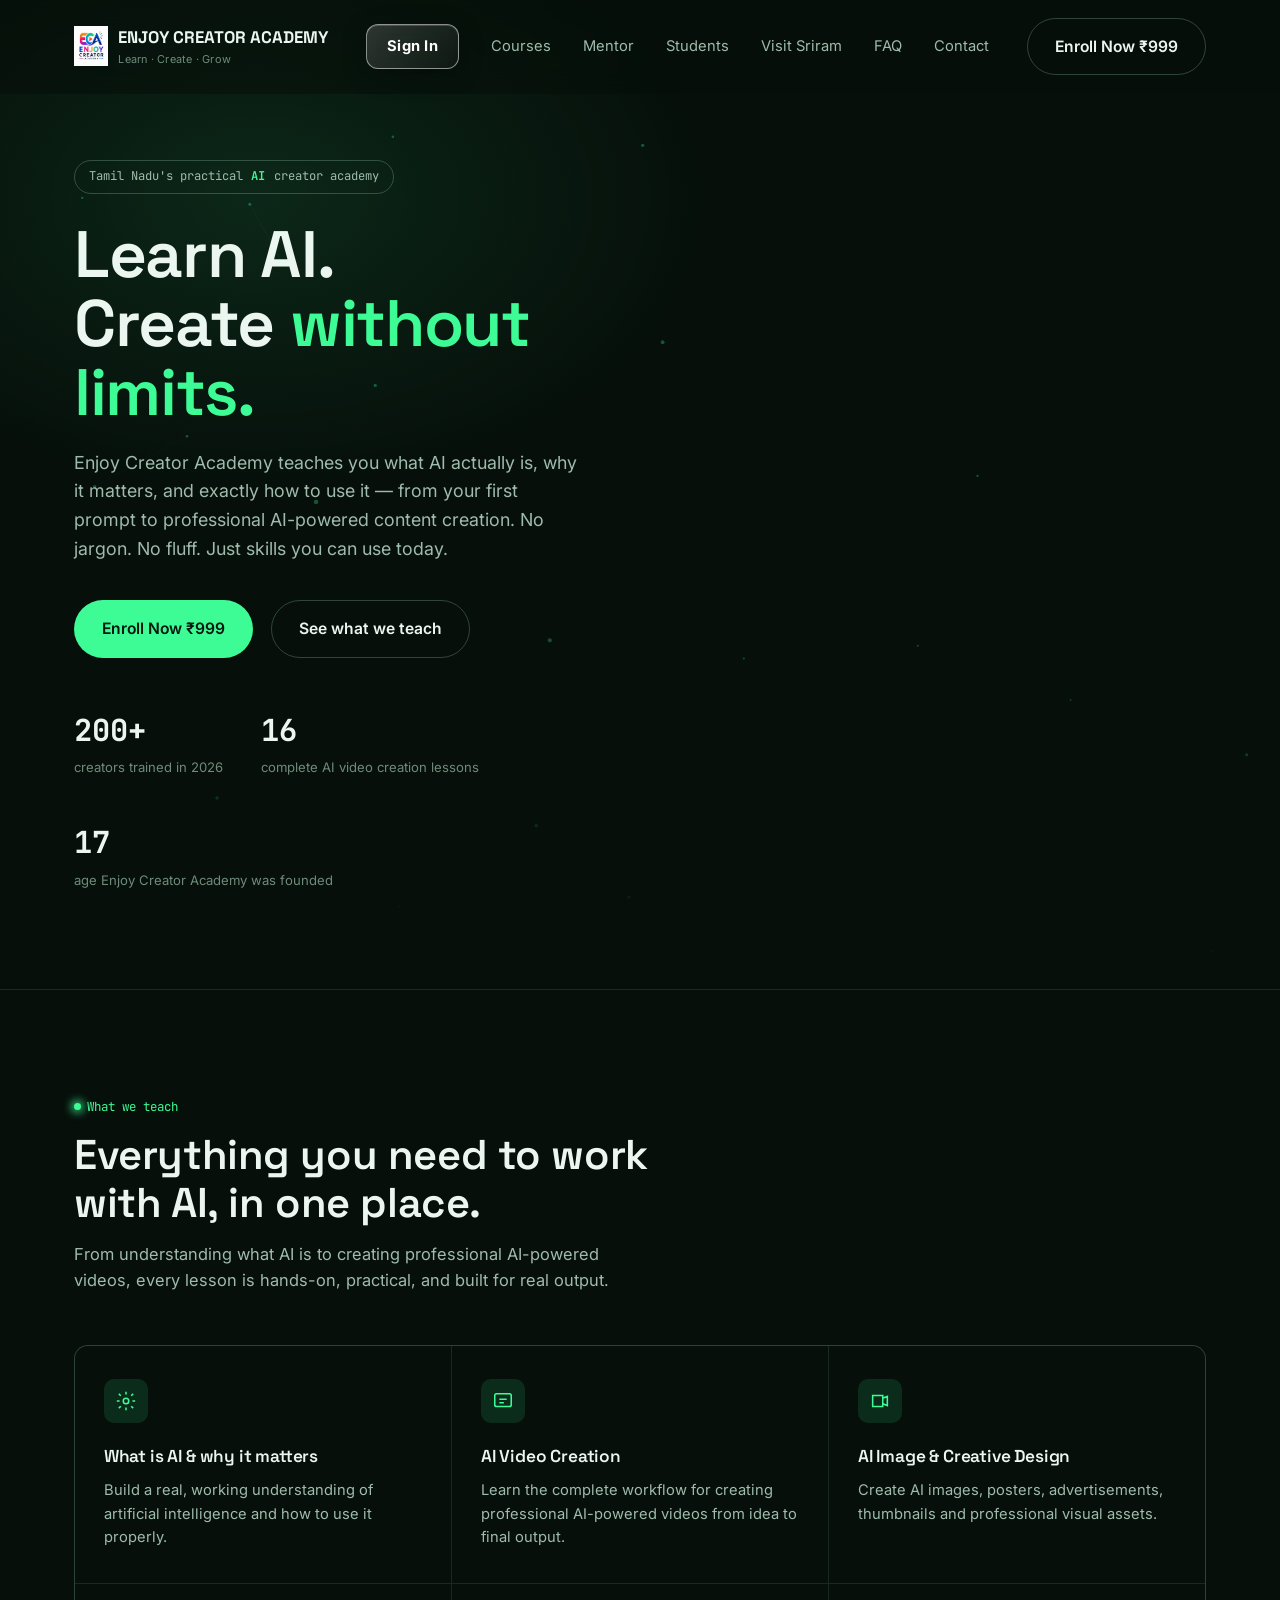
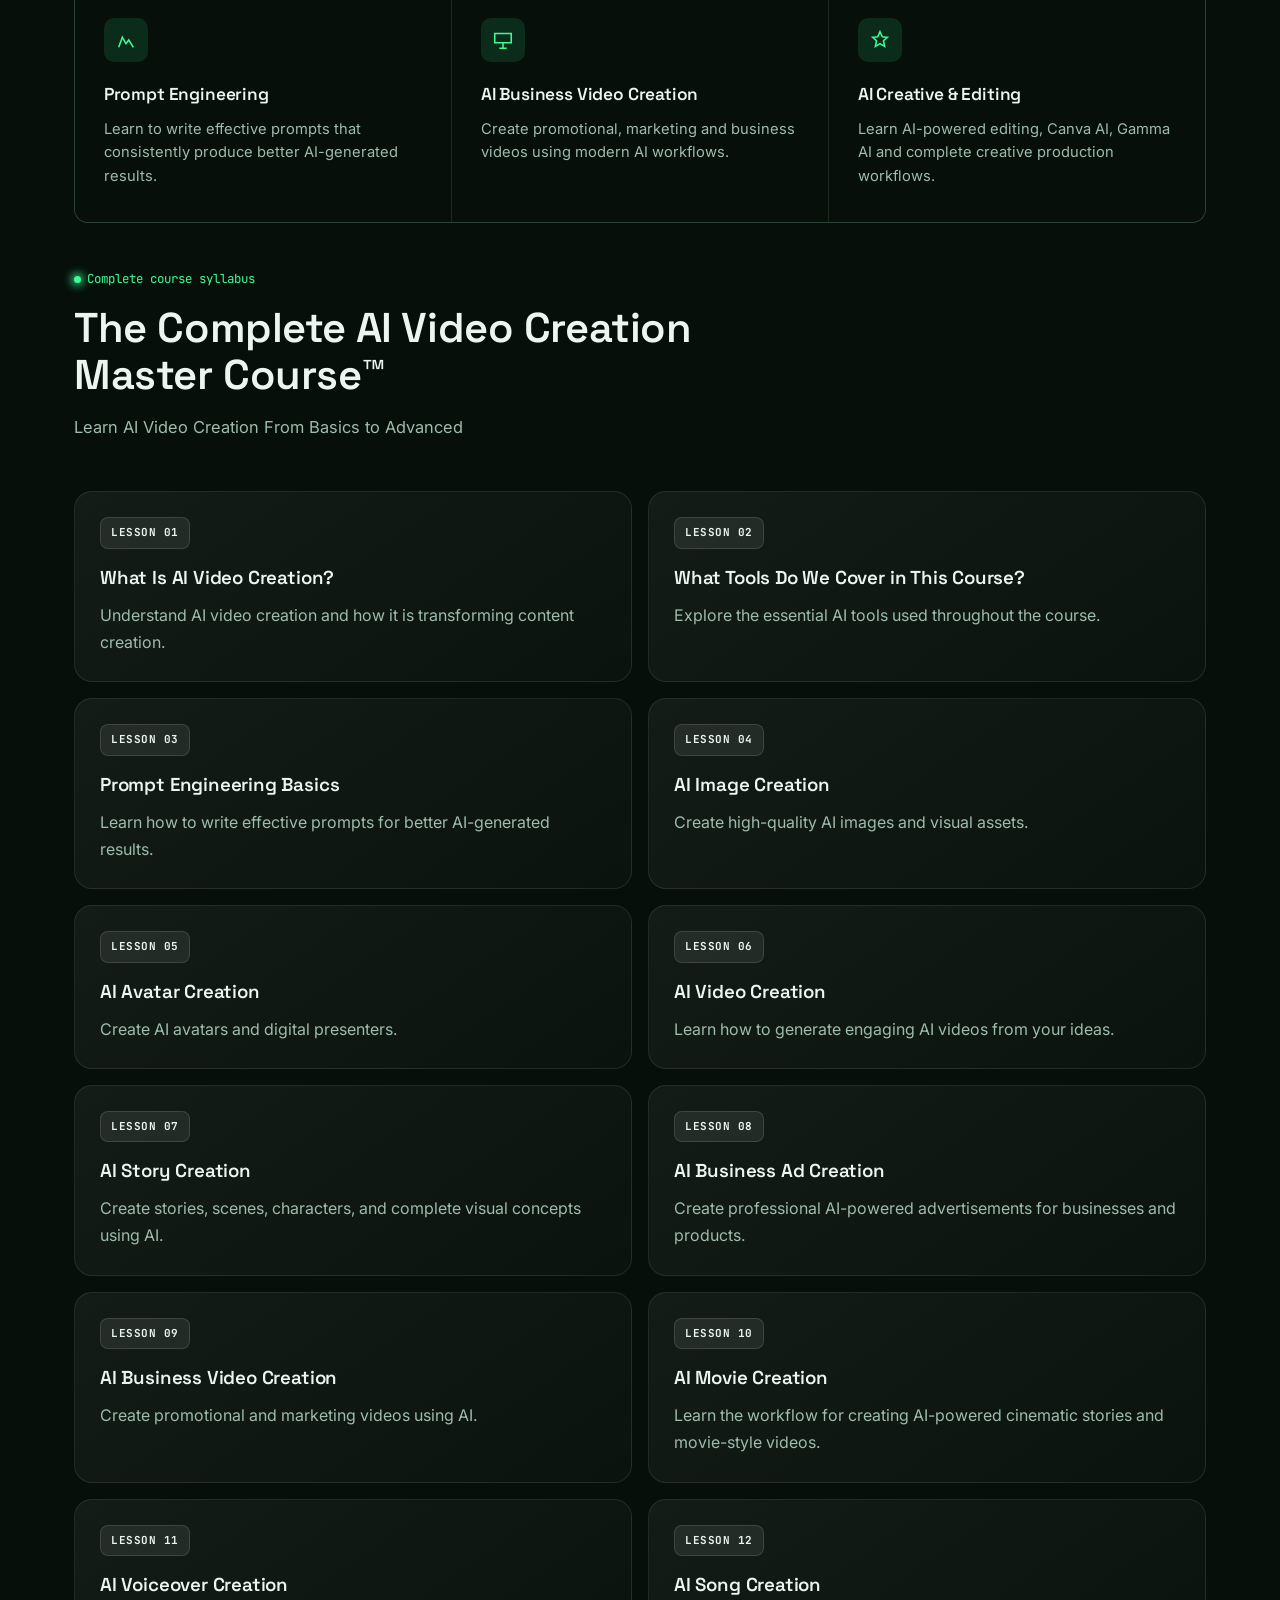
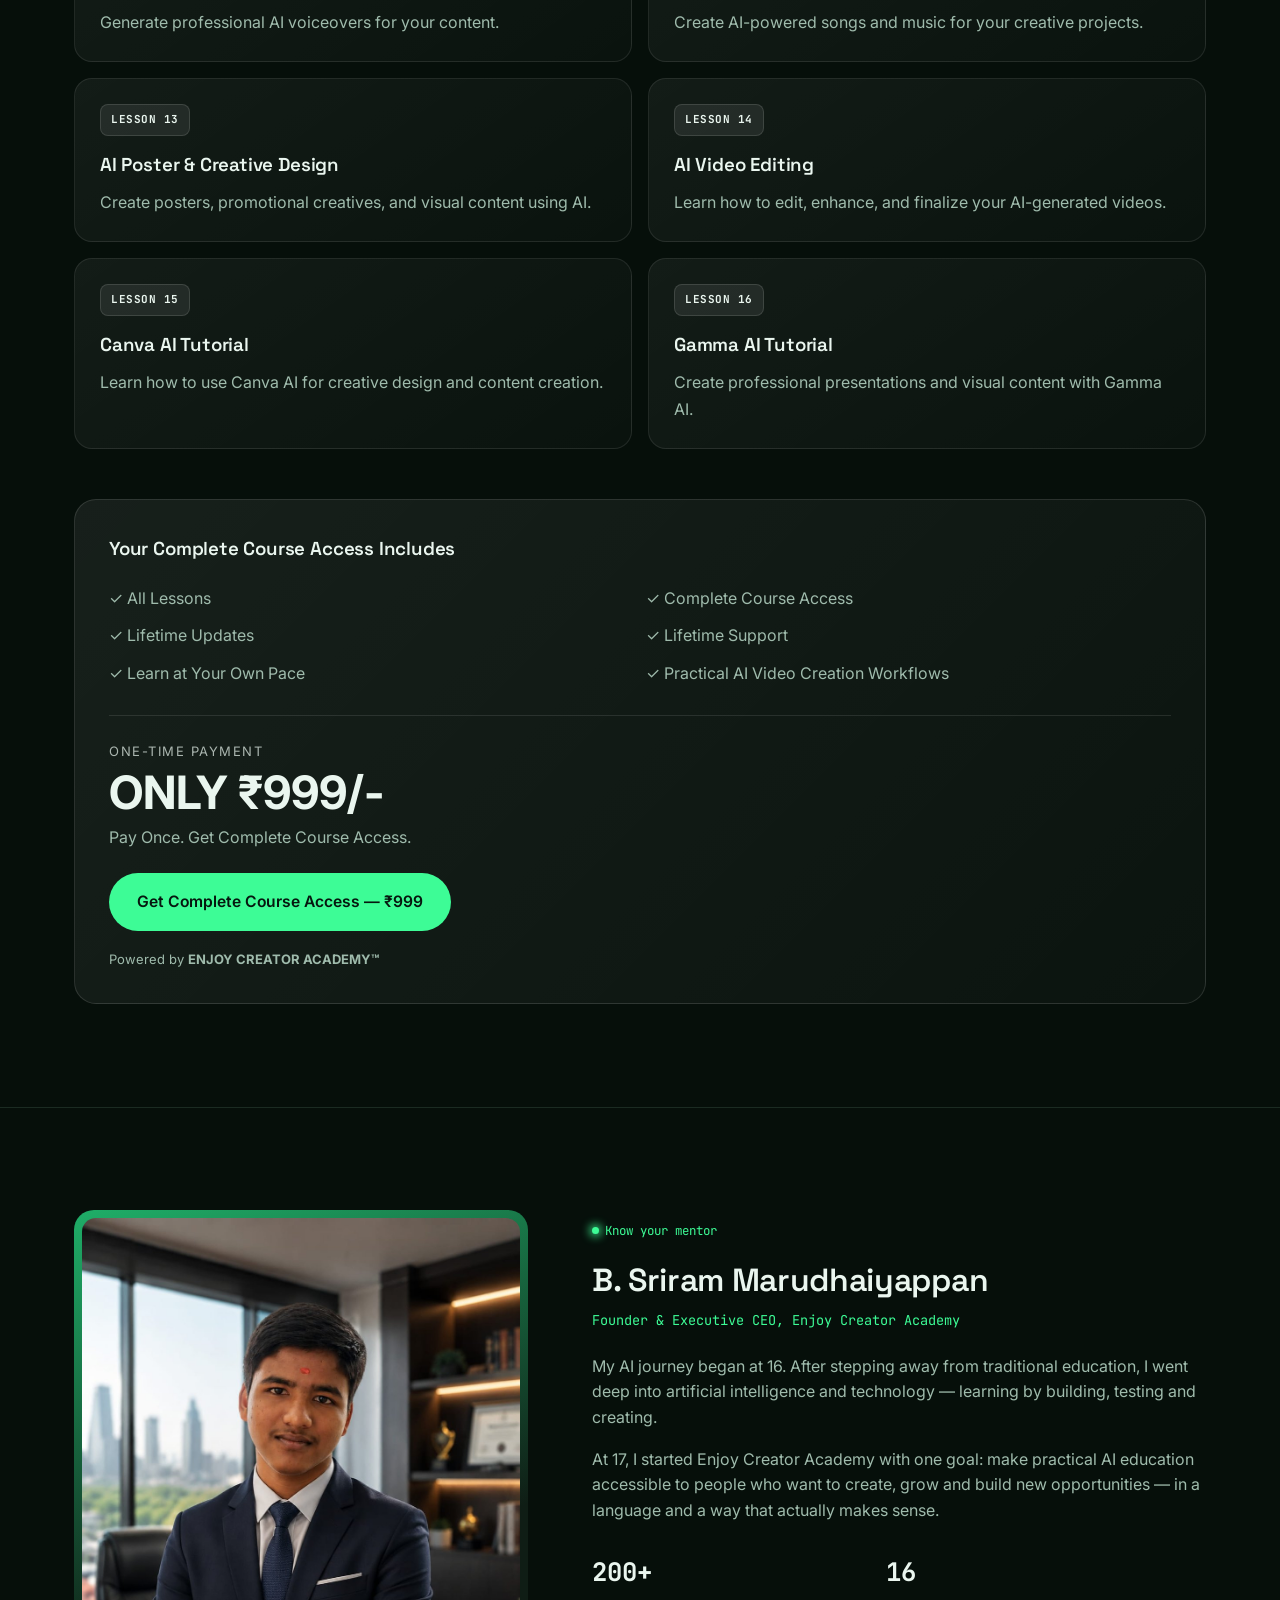
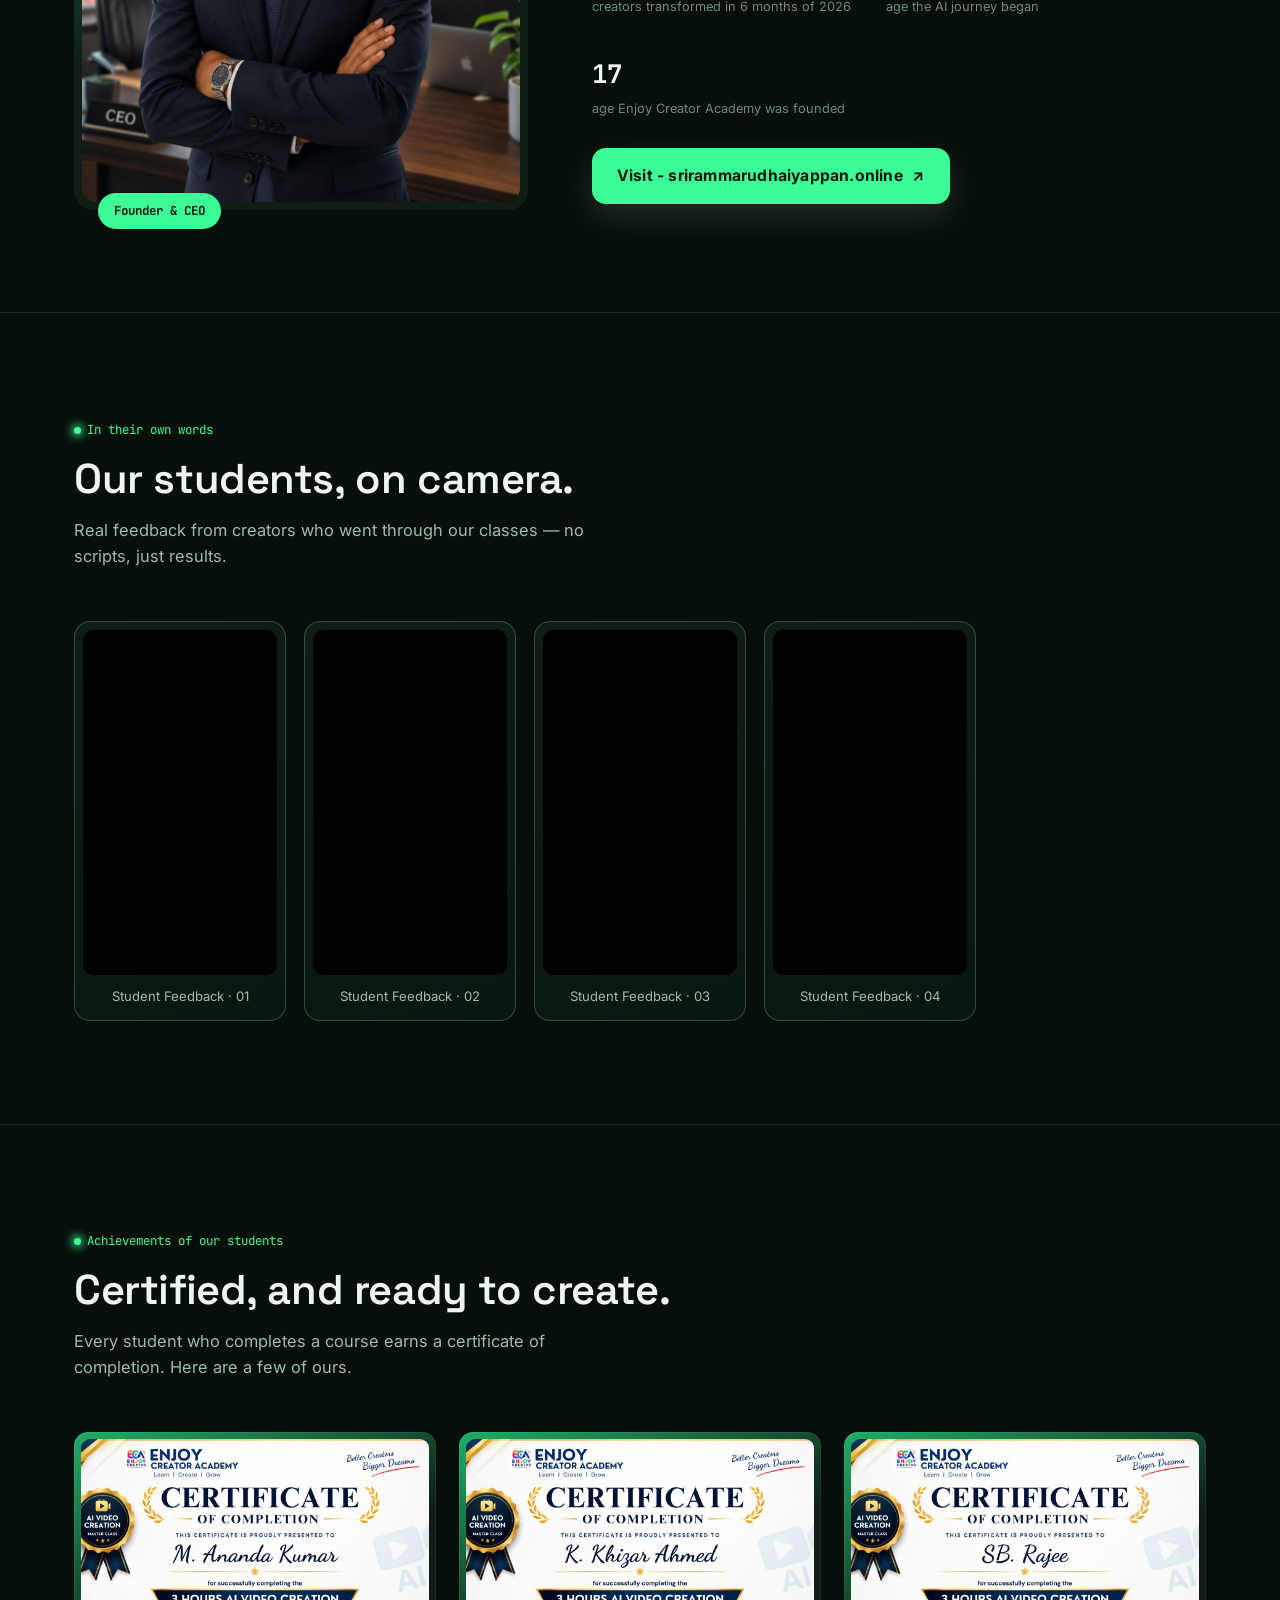
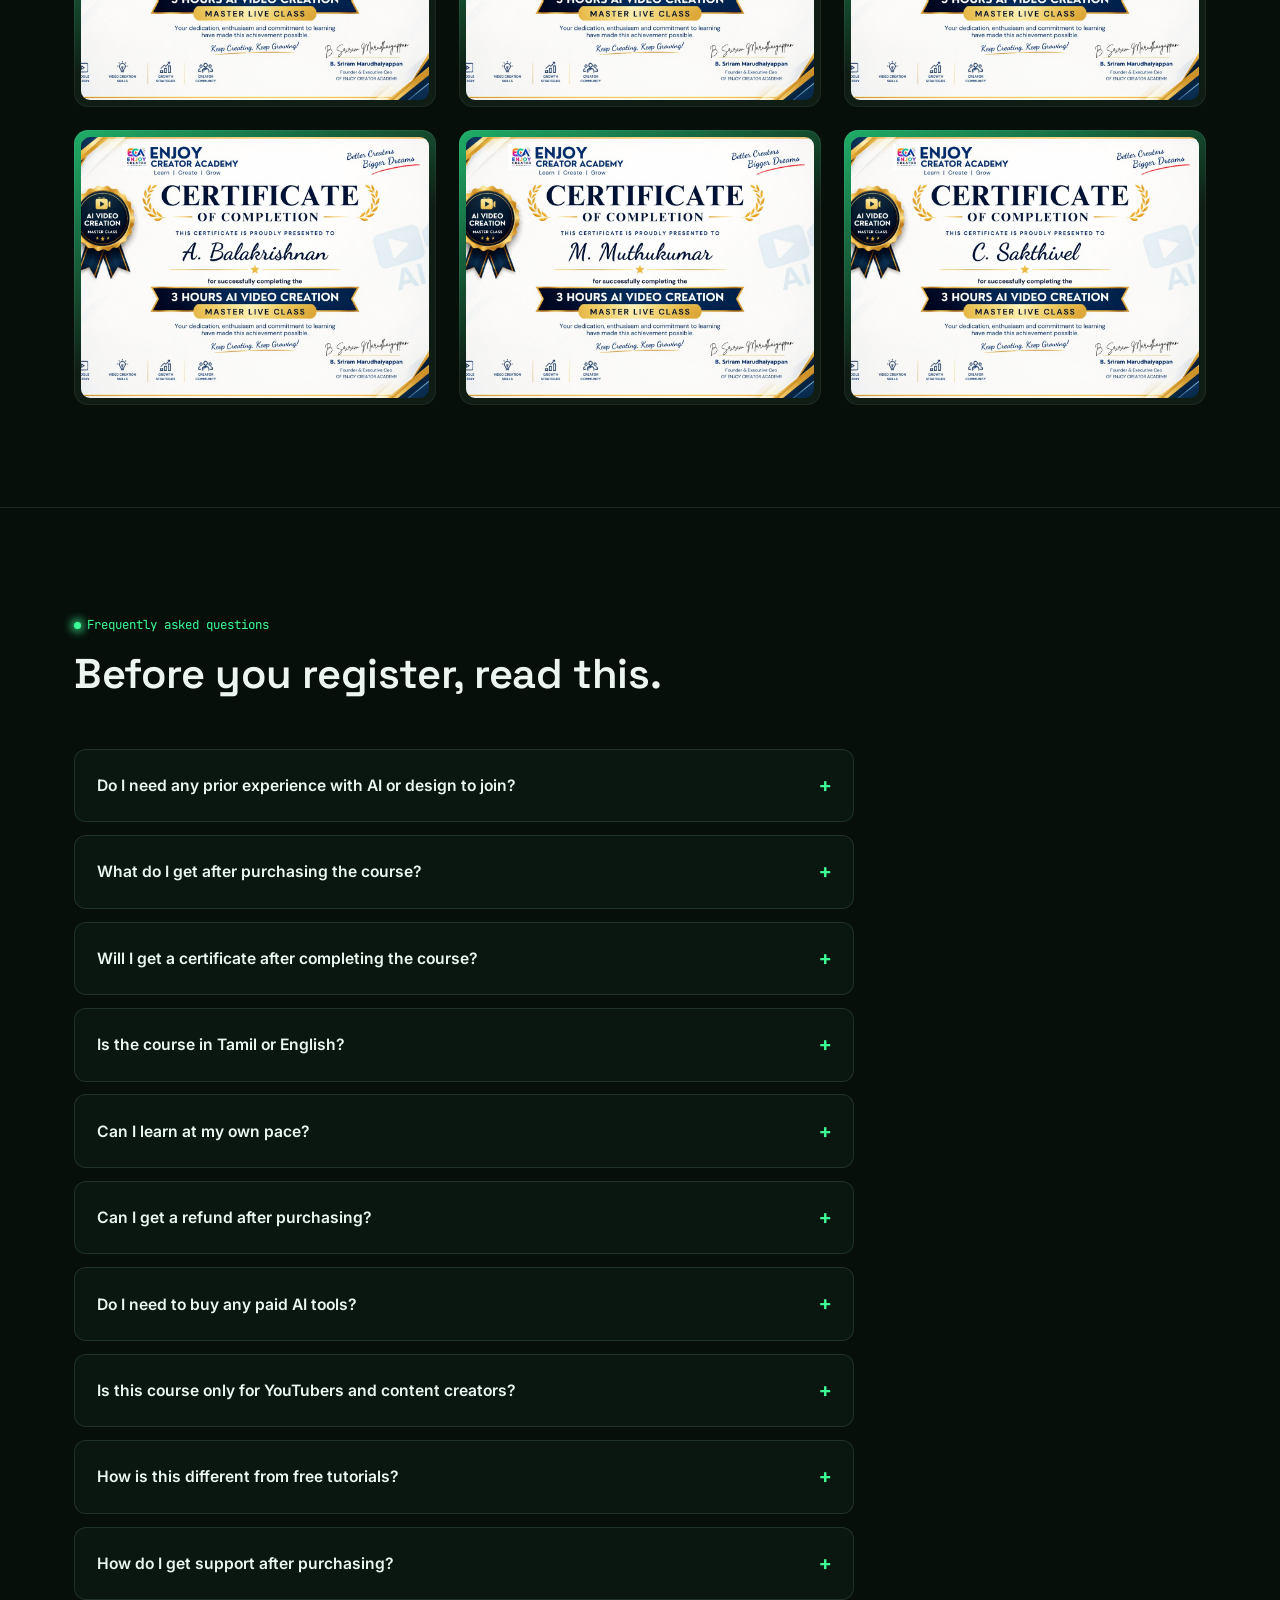
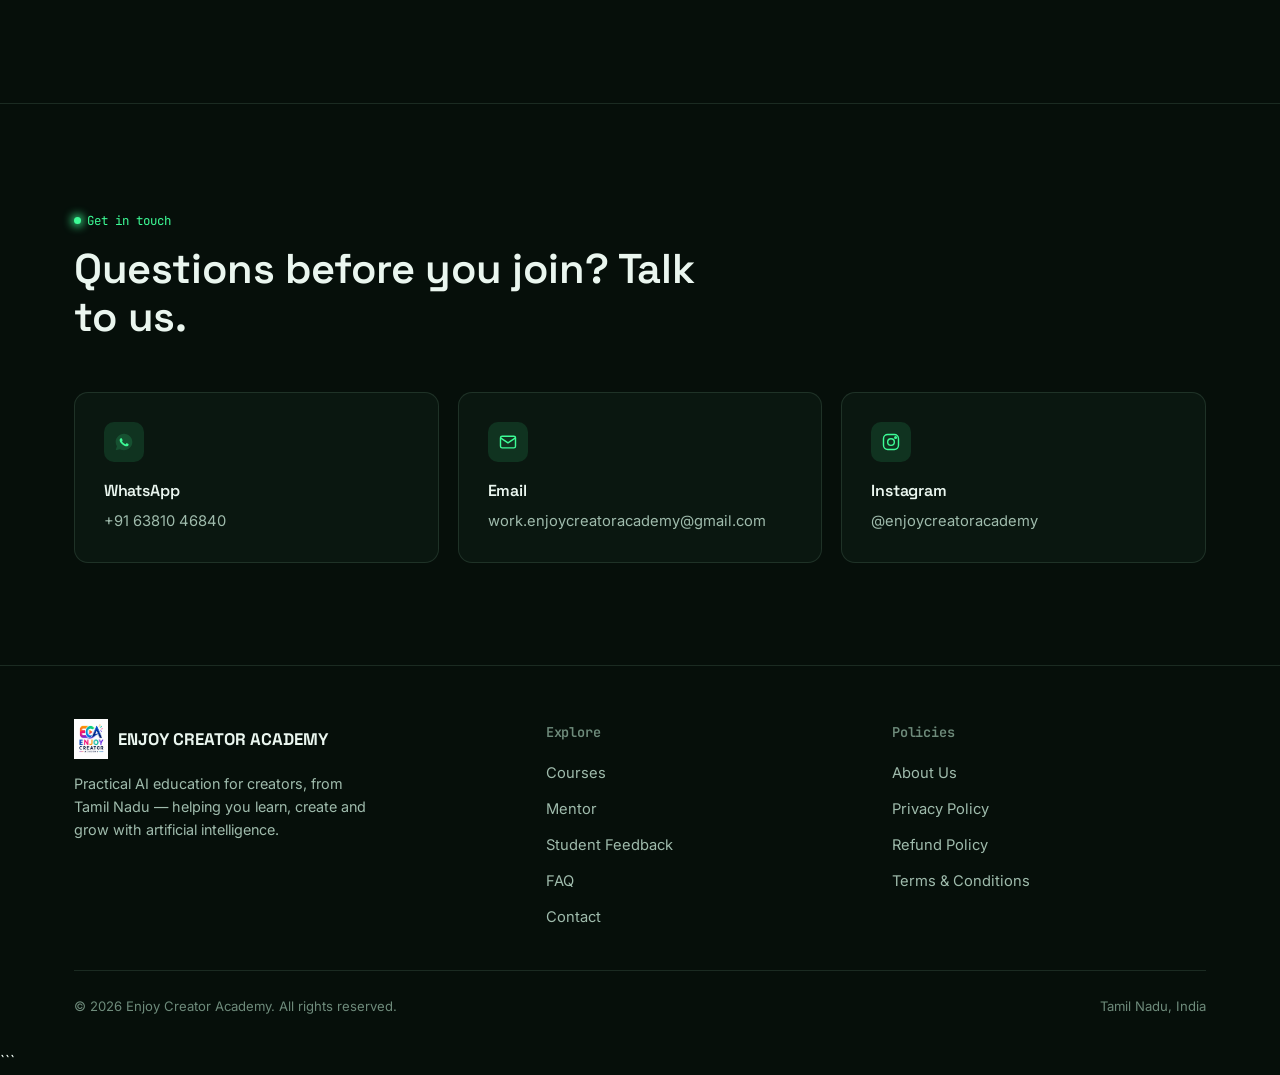
==== commit 3167eaae: "Remove code block formatting from index.html" ====
--- a/index.html
+++ b/index.html
@@ -1,4 +1,3 @@
-```html
 <!DOCTYPE html>
 <html lang="en">
 <head>
